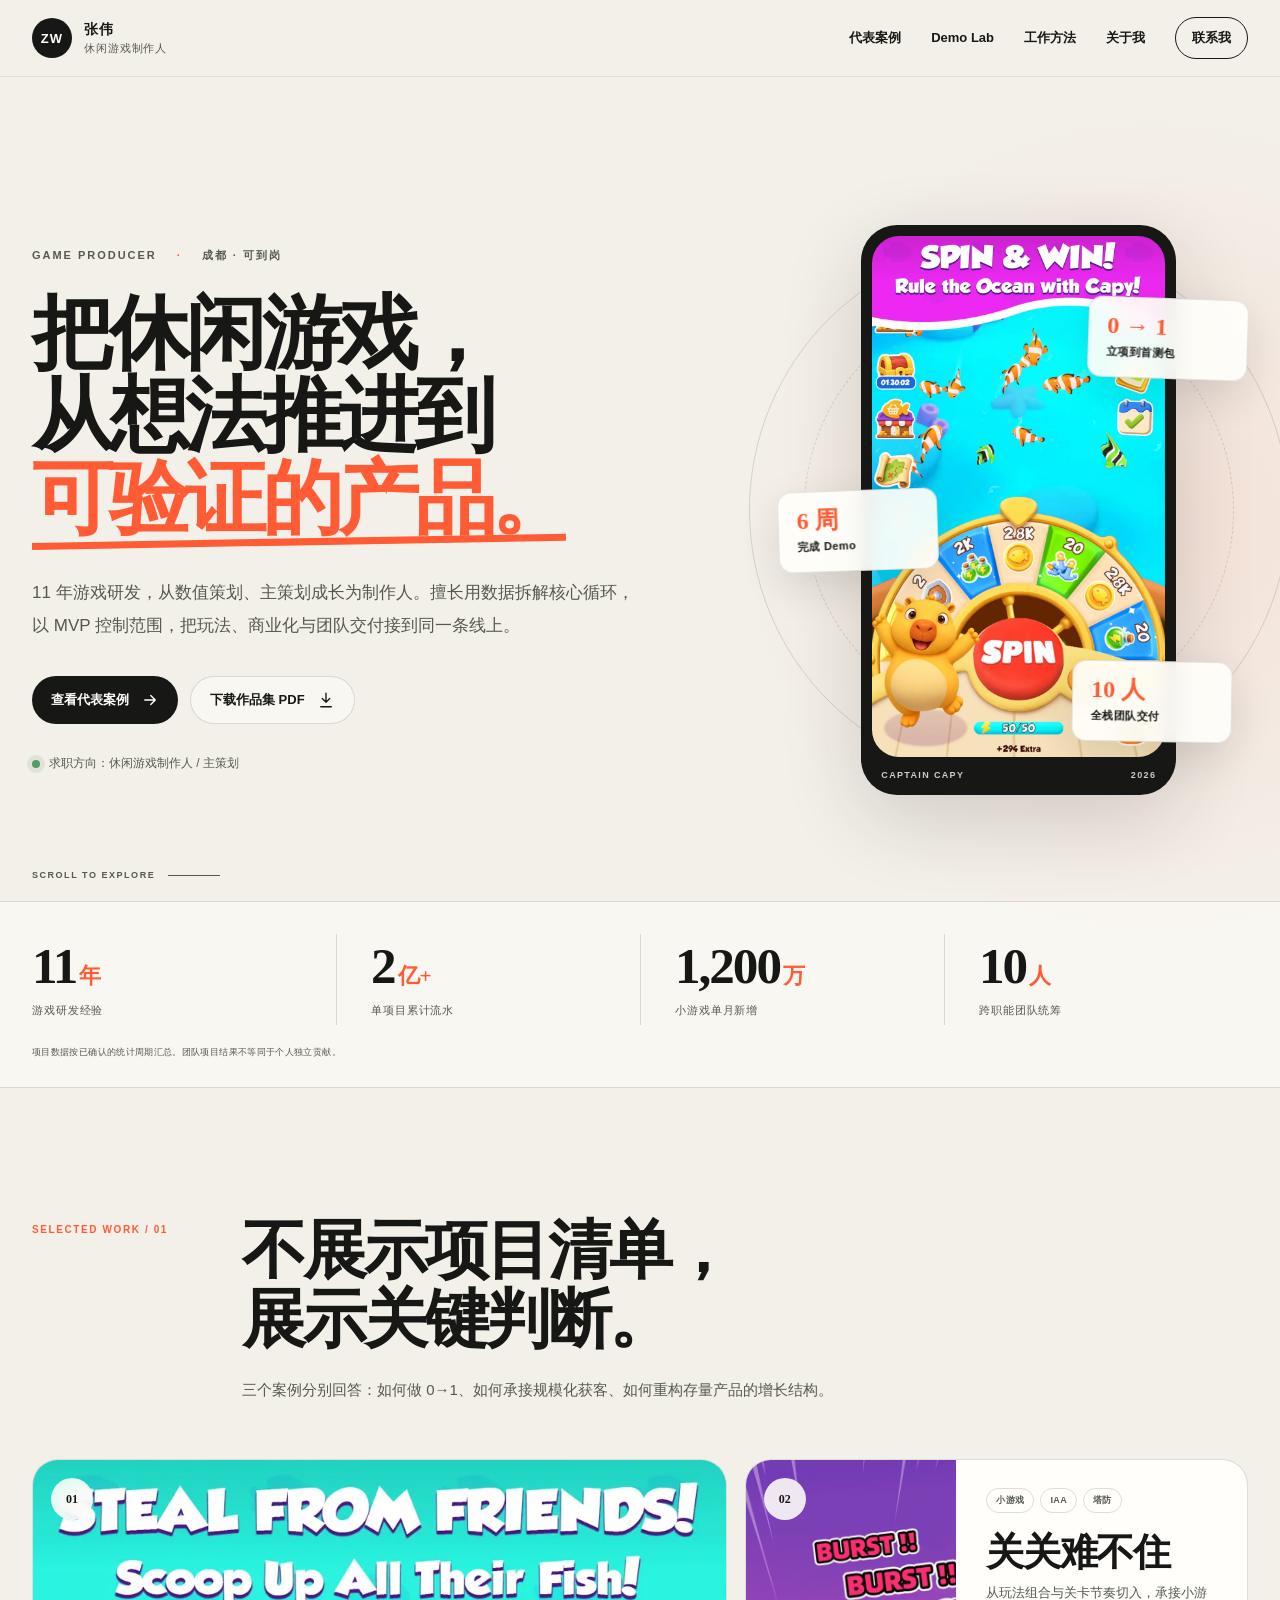
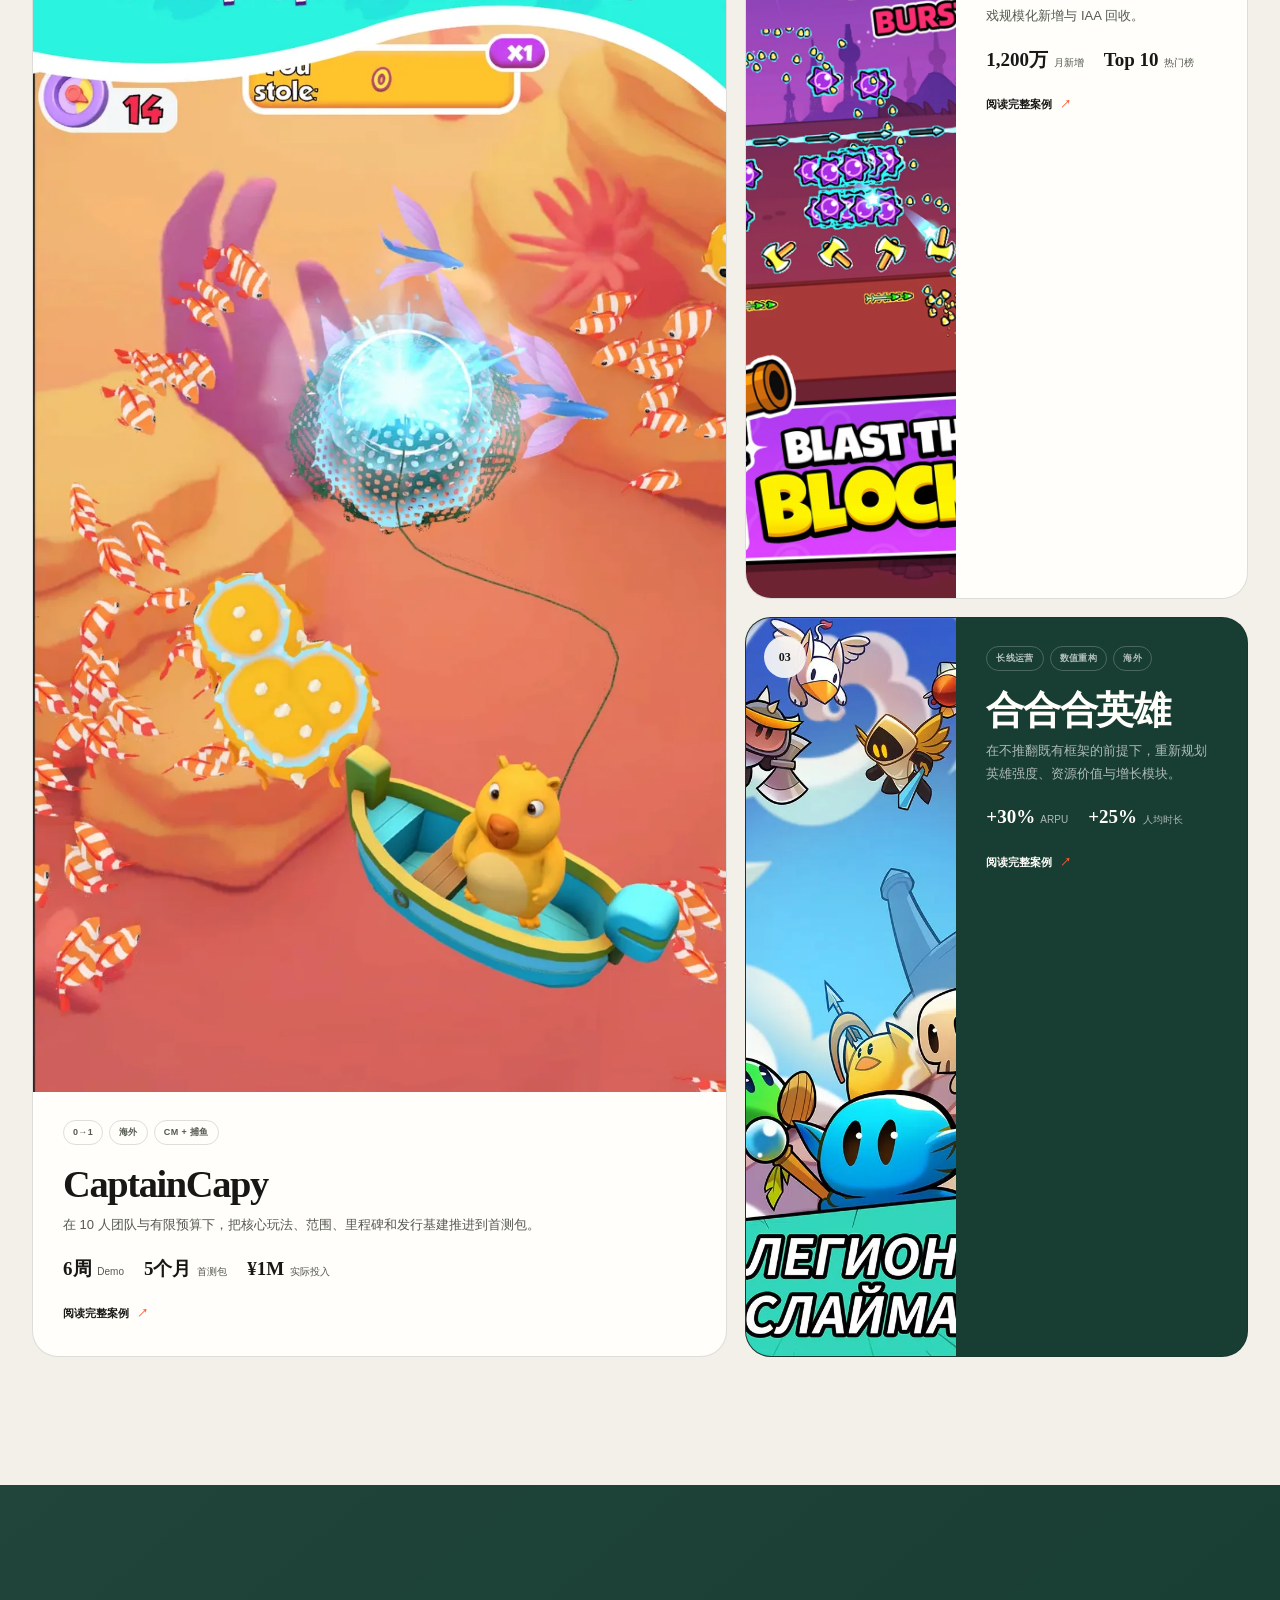
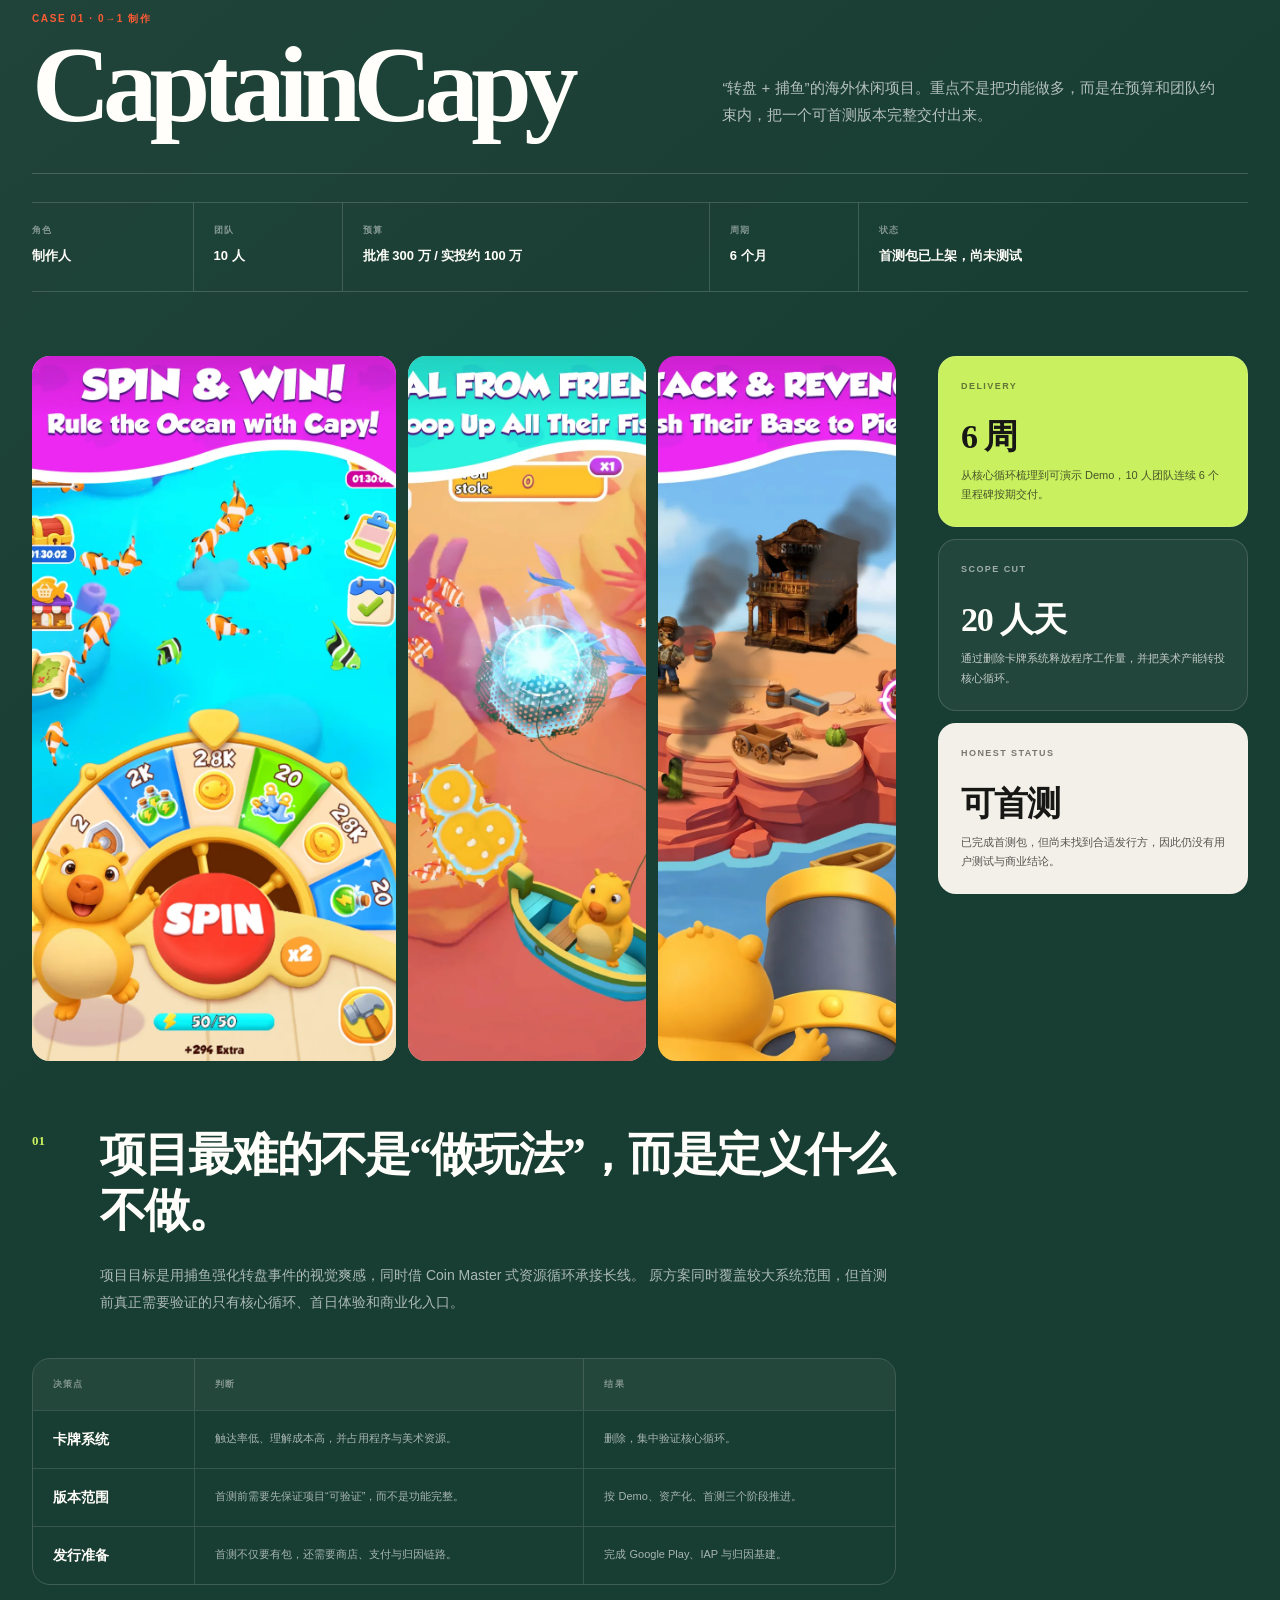
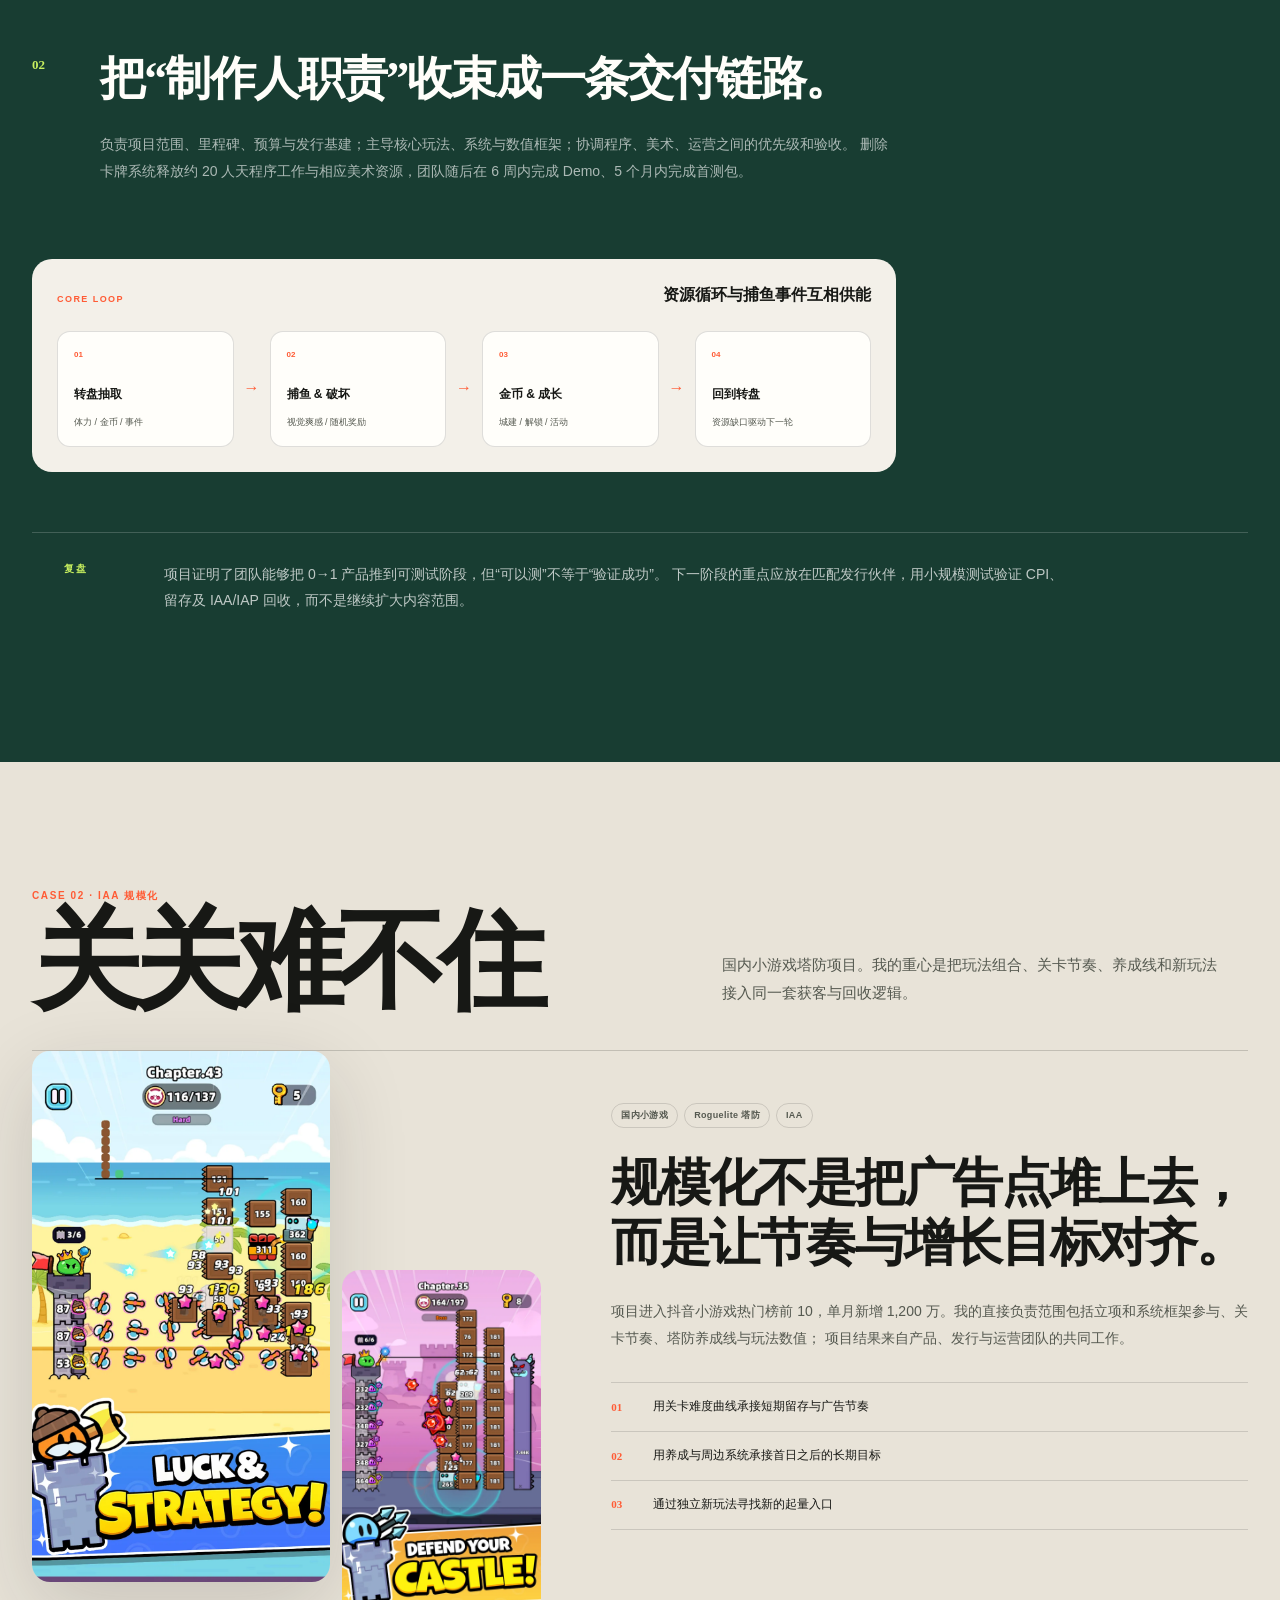
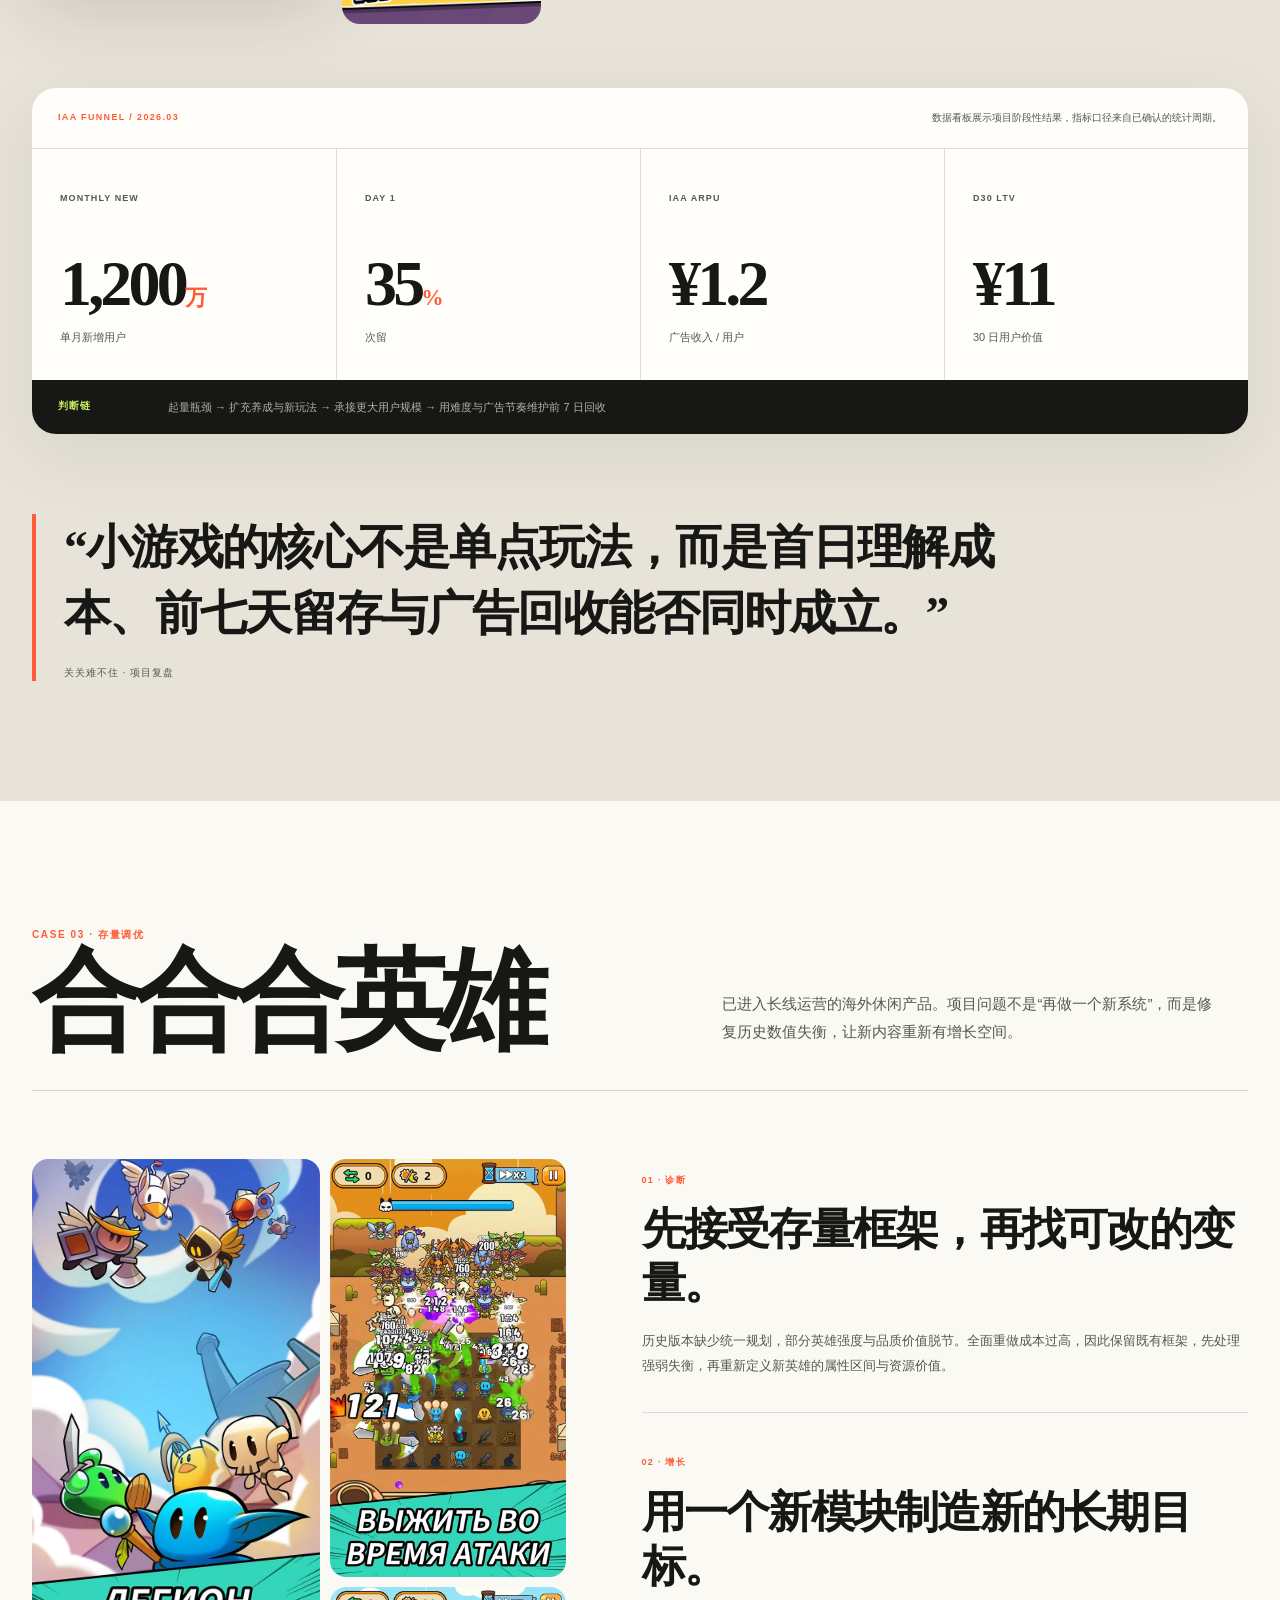
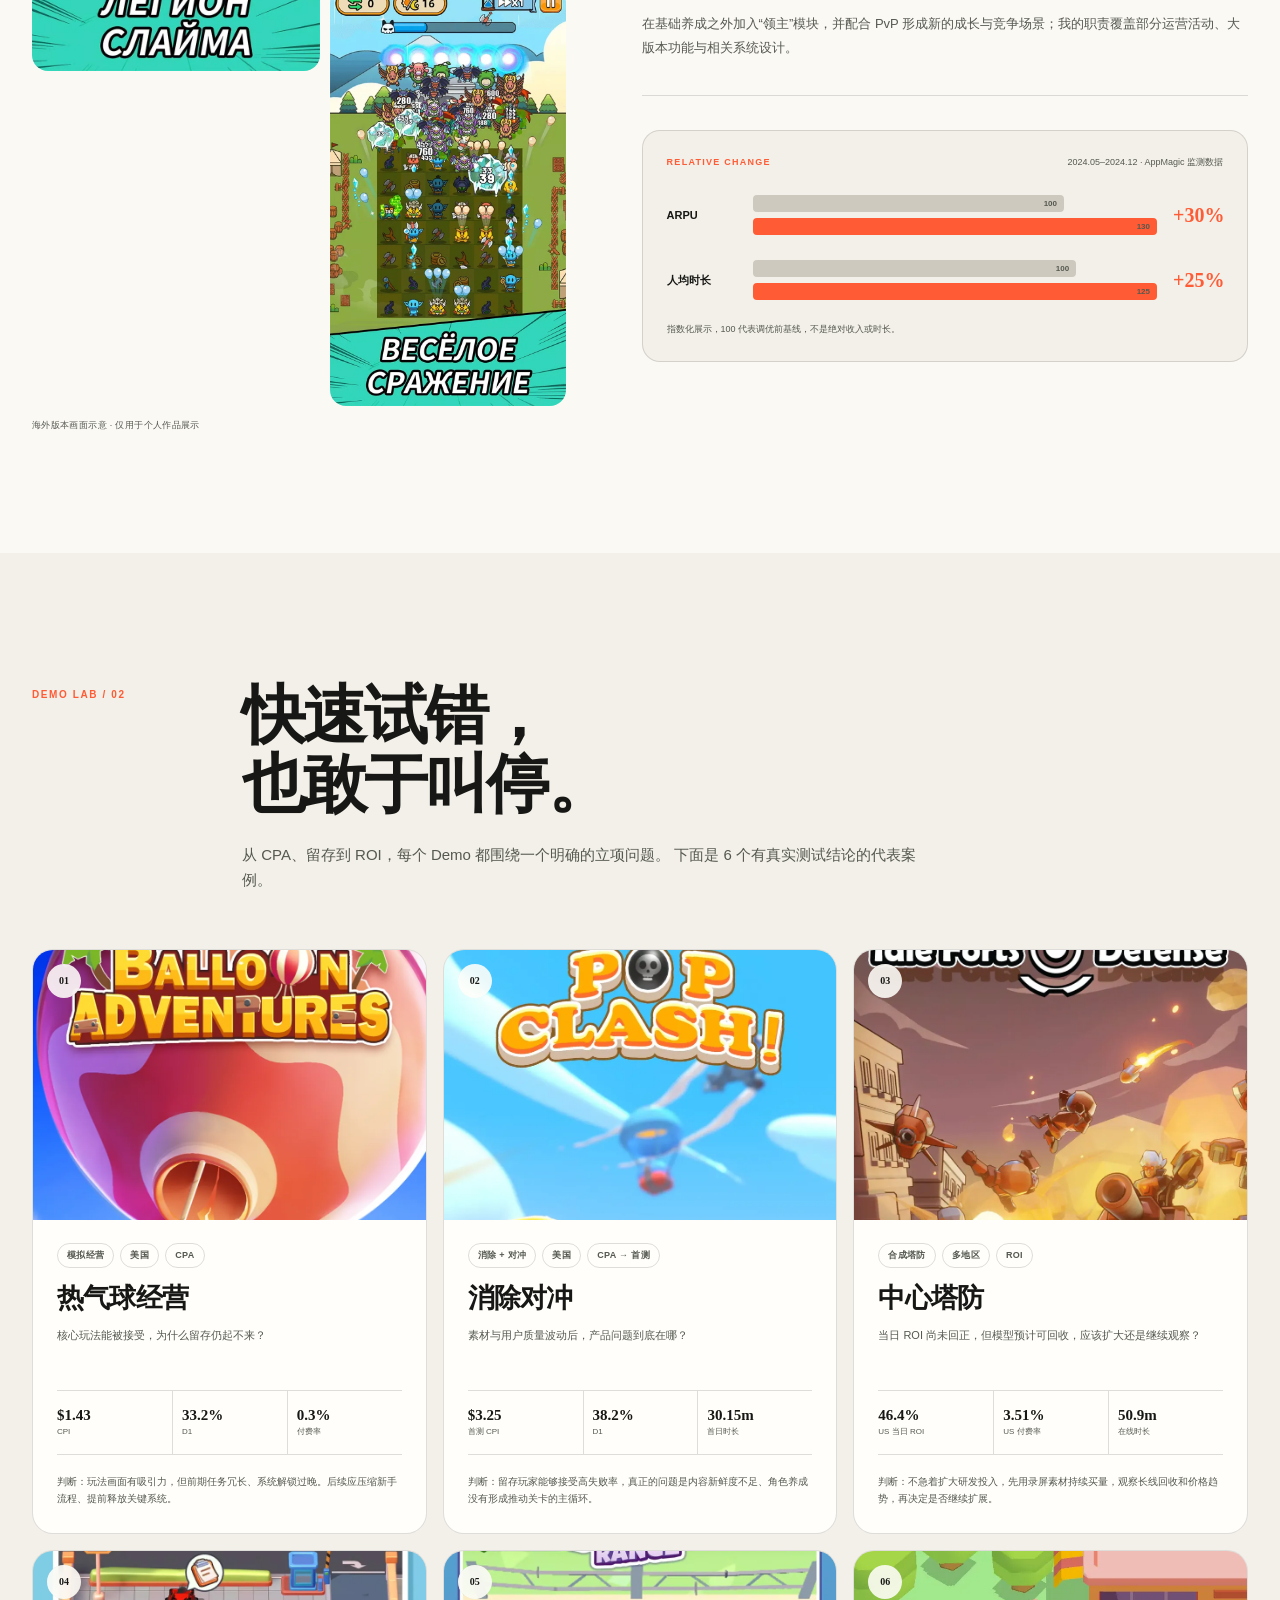
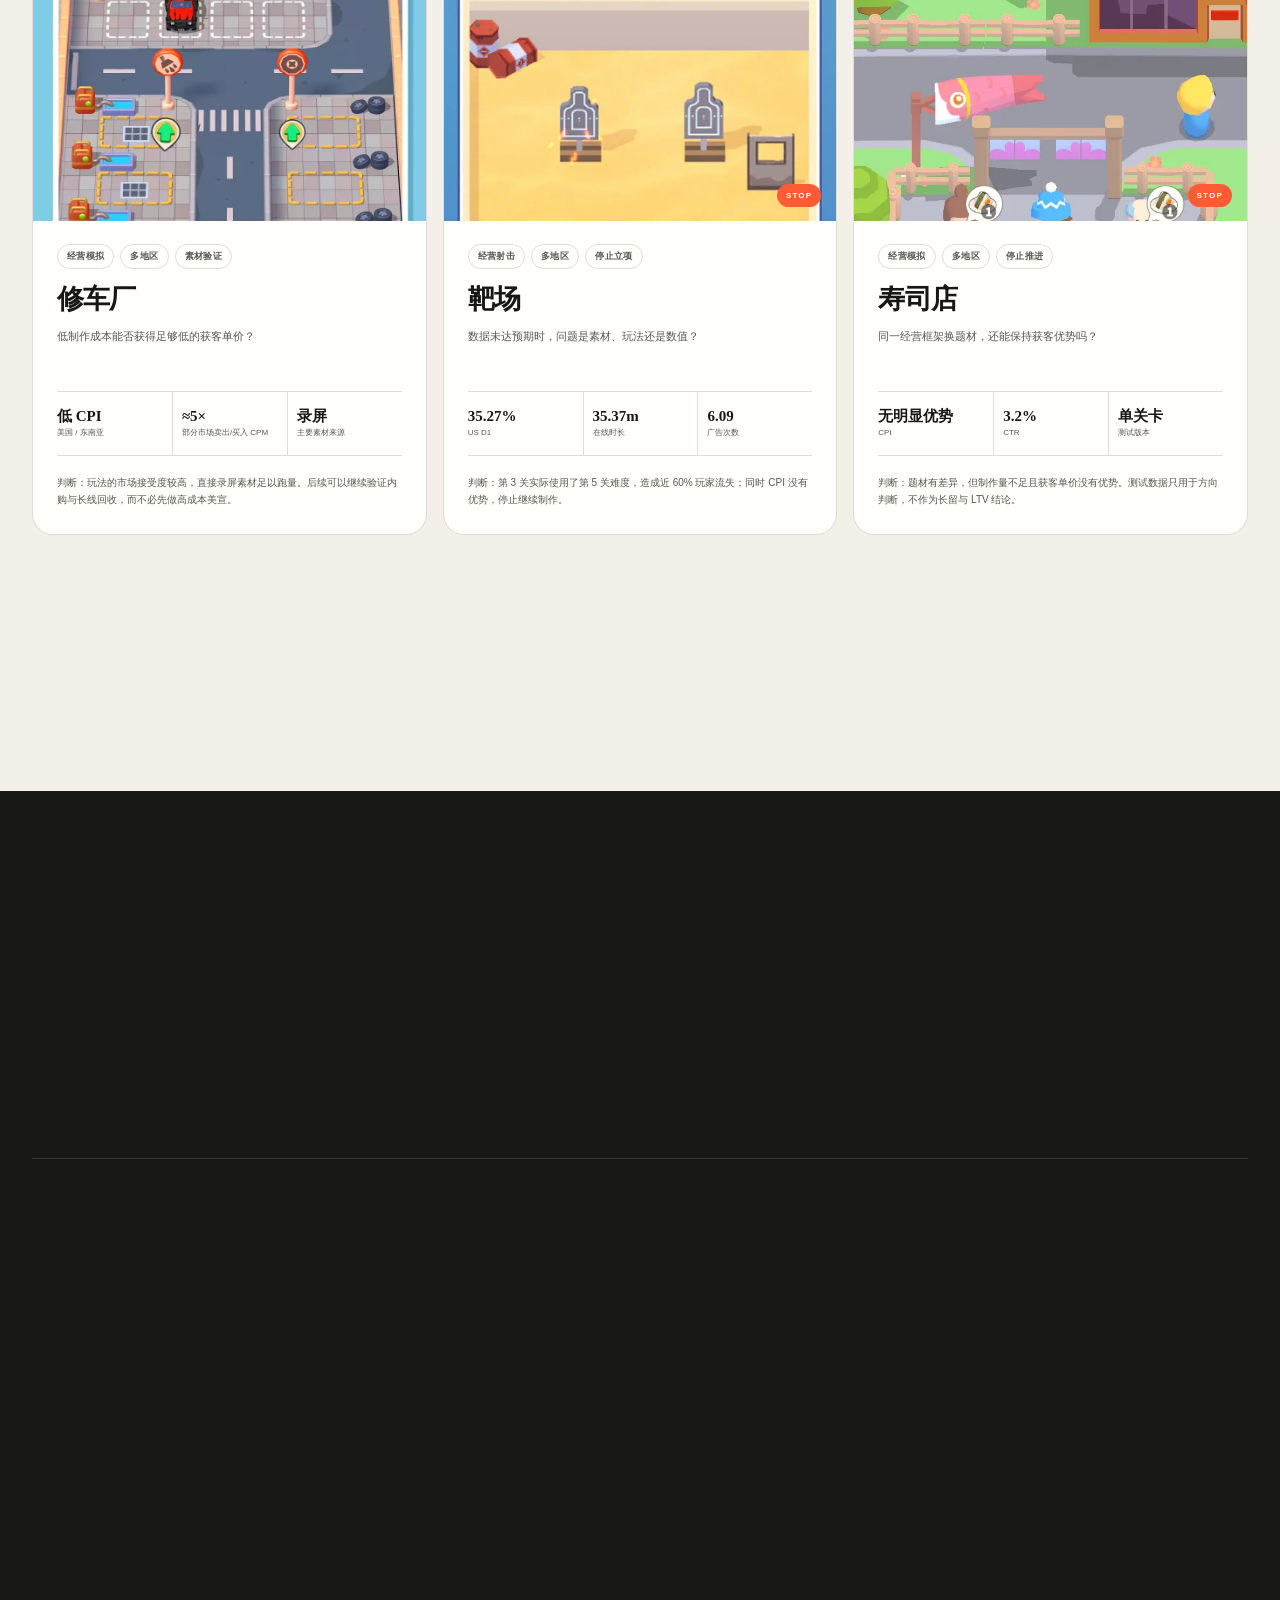
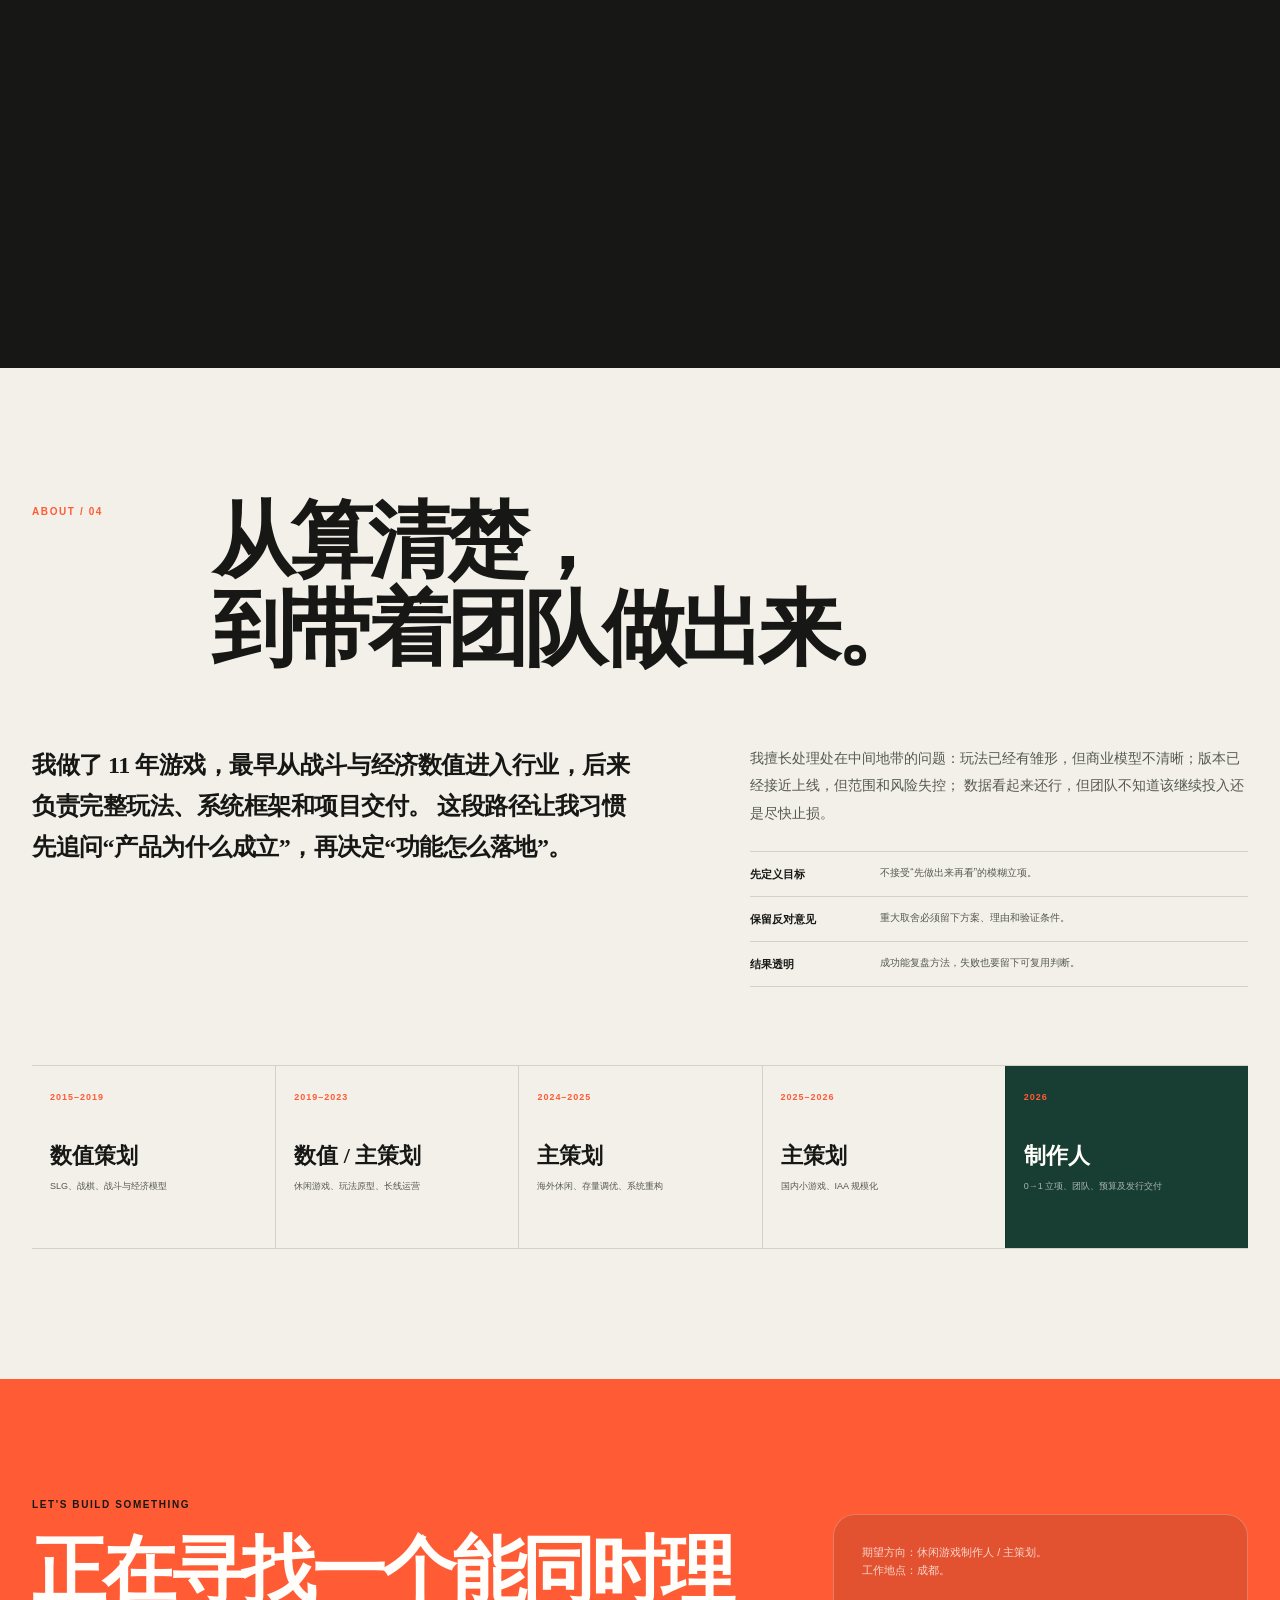
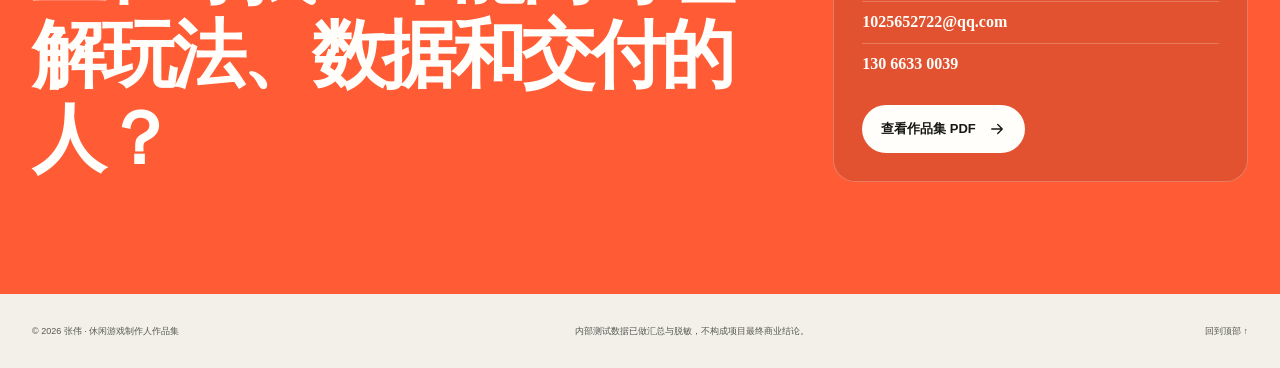
==== index.html @ 15c63cdf "Build game producer portfolio" ====
<!doctype html>
<html lang="zh-CN">
  <head>
    <meta charset="UTF-8" />
    <meta name="viewport" content="width=device-width, initial-scale=1.0" />
    <meta
      name="description"
      content="张伟的个人作品集：11年游戏研发经验，以数值与商业化判断驱动休闲游戏从立项到交付。"
    />
    <title>张伟｜休闲游戏制作人</title>
    <link rel="stylesheet" href="styles.css" />
  </head>
  <body>
    <a class="skip-link" href="#main">跳到正文</a>

    <header class="site-header" id="top">
      <div class="nav-shell">
        <a class="brand" href="#top" aria-label="返回首页">
          <span class="brand-mark">ZW</span>
          <span class="brand-copy">
            <strong>张伟</strong>
            <small>休闲游戏制作人</small>
          </span>
        </a>

        <button
          class="menu-button"
          type="button"
          aria-label="打开导航"
          aria-expanded="false"
          aria-controls="site-nav"
        >
          <span></span><span></span>
        </button>

        <nav class="site-nav" id="site-nav" aria-label="主导航">
          <a href="#work">代表案例</a>
          <a href="#demo-lab">Demo Lab</a>
          <a href="#method">工作方法</a>
          <a href="#about">关于我</a>
          <a class="nav-contact" href="#contact">联系我</a>
        </nav>
      </div>
    </header>

    <main id="main">
      <section class="hero section-shell" aria-labelledby="hero-title">
        <div class="hero-copy" data-reveal>
          <p class="eyebrow">
            <span>GAME PRODUCER</span>
            <span>成都 · 可到岗</span>
          </p>
          <h1 id="hero-title">
            把休闲游戏，<br />
            从想法推进到<br />
            <em>可验证的产品。</em>
          </h1>
          <p class="hero-lead">
            11 年游戏研发，从数值策划、主策划成长为制作人。擅长用数据拆解核心循环，以 MVP
            控制范围，把玩法、商业化与团队交付接到同一条线上。
          </p>
          <div class="hero-actions">
            <a class="button button-primary" href="#work">
              查看代表案例
              <svg viewBox="0 0 24 24" aria-hidden="true">
                <path d="M5 12h14M13 6l6 6-6 6" />
              </svg>
            </a>
            <a
              class="button button-secondary"
              href="张伟-休闲游戏制作人-作品集.pdf"
              target="_blank"
              rel="noreferrer"
            >
              下载作品集 PDF
              <svg viewBox="0 0 24 24" aria-hidden="true">
                <path d="M12 3v12M7 10l5 5 5-5M5 21h14" />
              </svg>
            </a>
          </div>
          <p class="availability">
            <span aria-hidden="true"></span>
            求职方向：休闲游戏制作人 / 主策划
          </p>
        </div>

        <div class="hero-visual" aria-label="CaptainCapy 项目画面">
          <div class="hero-orbit orbit-one"></div>
          <div class="hero-orbit orbit-two"></div>
          <figure class="hero-phone" data-reveal>
            <img
              src="assets/captain-01.webp"
              alt="CaptainCapy 核心玩法界面，转盘与捕鱼玩法结合"
            />
            <figcaption>
              <span>CAPTAIN CAPY</span>
              <span>2026</span>
            </figcaption>
          </figure>
          <div class="floating-note note-top">
            <span>0 → 1</span>
            <strong>立项到首测包</strong>
          </div>
          <div class="floating-note note-middle">
            <span>6 周</span>
            <strong>完成 Demo</strong>
          </div>
          <div class="floating-note note-bottom">
            <span>10 人</span>
            <strong>全栈团队交付</strong>
          </div>
        </div>

        <div class="scroll-hint" aria-hidden="true">
          <span>SCROLL TO EXPLORE</span>
          <i></i>
        </div>
      </section>

      <section class="proof-strip" aria-label="职业亮点">
        <div class="section-shell proof-grid">
          <article>
            <strong>11<span>年</span></strong>
            <p>游戏研发经验</p>
          </article>
          <article>
            <strong>2<span>亿+</span></strong>
            <p>单项目累计流水</p>
          </article>
          <article>
            <strong>1,200<span>万</span></strong>
            <p>小游戏单月新增</p>
          </article>
          <article>
            <strong>10<span>人</span></strong>
            <p>跨职能团队统筹</p>
          </article>
        </div>
        <p class="proof-note section-shell">
          项目数据按已确认的统计周期汇总。团队项目结果不等同于个人独立贡献。
        </p>
      </section>

      <section class="work-section section-shell" id="work" aria-labelledby="work-title">
        <div class="section-heading" data-reveal>
          <p class="section-kicker">SELECTED WORK / 01</p>
          <div>
            <h2 id="work-title">不展示项目清单，<br />展示关键判断。</h2>
            <p>
              三个案例分别回答：如何做 0→1、如何承接规模化获客、如何重构存量产品的增长结构。
            </p>
          </div>
        </div>

        <div class="project-grid">
          <a class="project-card project-featured" href="#captain" data-reveal>
            <div class="project-image">
              <img src="assets/captain-02.webp" alt="CaptainCapy 捕鱼玩法画面" />
              <span class="project-index">01</span>
            </div>
            <div class="project-copy">
              <div class="tag-row">
                <span>0→1</span><span>海外</span><span>CM + 捕鱼</span>
              </div>
              <h3>CaptainCapy</h3>
              <p>
                在 10 人团队与有限预算下，把核心玩法、范围、里程碑和发行基建推进到首测包。
              </p>
              <div class="project-metrics">
                <span><b>6周</b> Demo</span>
                <span><b>5个月</b> 首测包</span>
                <span><b>¥1M</b> 实际投入</span>
              </div>
              <span class="text-link">阅读完整案例 <i>↗</i></span>
            </div>
          </a>

          <a class="project-card project-compact" href="#guanguan" data-reveal>
            <div class="project-image">
              <img src="assets/guanguan-01.webp" alt="关关难不住塔防玩法画面" />
              <span class="project-index">02</span>
            </div>
            <div class="project-copy">
              <div class="tag-row"><span>小游戏</span><span>IAA</span><span>塔防</span></div>
              <h3>关关难不住</h3>
              <p>从玩法组合与关卡节奏切入，承接小游戏规模化新增与 IAA 回收。</p>
              <div class="project-metrics">
                <span><b>1,200万</b> 月新增</span>
                <span><b>Top 10</b> 热门榜</span>
              </div>
              <span class="text-link">阅读完整案例 <i>↗</i></span>
            </div>
          </a>

          <a class="project-card project-compact project-dark" href="#merge" data-reveal>
            <div class="project-image">
              <img src="assets/merge-01.webp" alt="Slime Legion 海外版本主视觉" />
              <span class="project-index">03</span>
            </div>
            <div class="project-copy">
              <div class="tag-row"><span>长线运营</span><span>数值重构</span><span>海外</span></div>
              <h3>合合合英雄</h3>
              <p>在不推翻既有框架的前提下，重新规划英雄强度、资源价值与增长模块。</p>
              <div class="project-metrics">
                <span><b>+30%</b> ARPU</span>
                <span><b>+25%</b> 人均时长</span>
              </div>
              <span class="text-link">阅读完整案例 <i>↗</i></span>
            </div>
          </a>
        </div>
      </section>

      <section class="case-study case-captain" id="captain" aria-labelledby="captain-title">
        <div class="section-shell">
          <div class="case-heading" data-reveal>
            <div>
              <p class="section-kicker">CASE 01 · 0→1 制作</p>
              <h2 id="captain-title">CaptainCapy</h2>
            </div>
            <p class="case-deck">
              “转盘 + 捕鱼”的海外休闲项目。重点不是把功能做多，而是在预算和团队约束内，把一个可首测版本完整交付出来。
            </p>
          </div>

          <div class="case-facts" data-reveal>
            <div><span>角色</span><strong>制作人</strong></div>
            <div><span>团队</span><strong>10 人</strong></div>
            <div><span>预算</span><strong>批准 300 万 / 实投约 100 万</strong></div>
            <div><span>周期</span><strong>6 个月</strong></div>
            <div><span>状态</span><strong>首测包已上架，尚未测试</strong></div>
          </div>

          <div class="case-layout">
            <div class="case-main">
              <div class="screenshot-rail captain-rail" data-reveal>
                <figure>
                  <img src="assets/captain-01.webp" alt="CaptainCapy 转盘与捕鱼主界面" />
                  <figcaption>核心循环 · 转盘驱动资源与特殊事件</figcaption>
                </figure>
                <figure>
                  <img src="assets/captain-02.webp" alt="CaptainCapy 捕鱼事件画面" />
                  <figcaption>捕鱼事件 · 用视觉反馈承接随机奖励</figcaption>
                </figure>
                <figure>
                  <img src="assets/captain-03.webp" alt="CaptainCapy 游戏内成长界面" />
                  <figcaption>成长反馈 · 资源、活动与长期目标</figcaption>
                </figure>
              </div>

              <article class="story-block" data-reveal>
                <div class="story-number">01</div>
                <div>
                  <h3>项目最难的不是“做玩法”，而是定义什么不做。</h3>
                  <p>
                    项目目标是用捕鱼强化转盘事件的视觉爽感，同时借 Coin Master 式资源循环承接长线。
                    原方案同时覆盖较大系统范围，但首测前真正需要验证的只有核心循环、首日体验和商业化入口。
                  </p>
                </div>
              </article>

              <div class="decision-table" data-reveal>
                <div class="decision-row decision-head">
                  <span>决策点</span><span>判断</span><span>结果</span>
                </div>
                <div class="decision-row">
                  <strong>卡牌系统</strong>
                  <p>触达率低、理解成本高，并占用程序与美术资源。</p>
                  <p>删除，集中验证核心循环。</p>
                </div>
                <div class="decision-row">
                  <strong>版本范围</strong>
                  <p>首测前需要先保证项目“可验证”，而不是功能完整。</p>
                  <p>按 Demo、资产化、首测三个阶段推进。</p>
                </div>
                <div class="decision-row">
                  <strong>发行准备</strong>
                  <p>首测不仅要有包，还需要商店、支付与归因链路。</p>
                  <p>完成 Google Play、IAP 与归因基建。</p>
                </div>
              </div>

              <article class="story-block" data-reveal>
                <div class="story-number">02</div>
                <div>
                  <h3>把“制作人职责”收束成一条交付链路。</h3>
                  <p>
                    负责项目范围、里程碑、预算与发行基建；主导核心玩法、系统与数值框架；协调程序、美术、运营之间的优先级和验收。
                    删除卡牌系统释放约 20 人天程序工作与相应美术资源，团队随后在 6 周内完成 Demo、5 个月内完成首测包。
                  </p>
                </div>
              </article>

              <div class="core-loop" data-reveal aria-label="CaptainCapy 核心循环示意">
                <div class="loop-title">
                  <span>CORE LOOP</span>
                  <strong>资源循环与捕鱼事件互相供能</strong>
                </div>
                <div class="loop-track">
                  <div class="loop-node">
                    <small>01</small><strong>转盘抽取</strong><span>体力 / 金币 / 事件</span>
                  </div>
                  <i class="loop-arrow">→</i>
                  <div class="loop-node">
                    <small>02</small><strong>捕鱼 & 破坏</strong><span>视觉爽感 / 随机奖励</span>
                  </div>
                  <i class="loop-arrow">→</i>
                  <div class="loop-node">
                    <small>03</small><strong>金币 & 成长</strong><span>城建 / 解锁 / 活动</span>
                  </div>
                  <i class="loop-arrow">→</i>
                  <div class="loop-node">
                    <small>04</small><strong>回到转盘</strong><span>资源缺口驱动下一轮</span>
                  </div>
                </div>
              </div>
            </div>

            <aside class="case-aside">
              <div class="aside-card accent-card" data-reveal>
                <span class="aside-label">DELIVERY</span>
                <strong>6 周</strong>
                <p>从核心循环梳理到可演示 Demo，10 人团队连续 6 个里程碑按期交付。</p>
              </div>
              <div class="aside-card" data-reveal>
                <span class="aside-label">SCOPE CUT</span>
                <strong>20 人天</strong>
                <p>通过删除卡牌系统释放程序工作量，并把美术产能转投核心循环。</p>
              </div>
              <div class="aside-card aside-dark" data-reveal>
                <span class="aside-label">HONEST STATUS</span>
                <strong>可首测</strong>
                <p>已完成首测包，但尚未找到合适发行方，因此仍没有用户测试与商业结论。</p>
              </div>
            </aside>
          </div>

          <div class="reflection" data-reveal>
            <span>复盘</span>
            <p>
              项目证明了团队能够把 0→1 产品推到可测试阶段，但“可以测”不等于“验证成功”。
              下一阶段的重点应放在匹配发行伙伴，用小规模测试验证 CPI、留存及 IAA/IAP 回收，而不是继续扩大内容范围。
            </p>
          </div>
        </div>
      </section>

      <section class="case-study case-guanguan" id="guanguan" aria-labelledby="guanguan-title">
        <div class="section-shell">
          <div class="case-heading" data-reveal>
            <div>
              <p class="section-kicker">CASE 02 · IAA 规模化</p>
              <h2 id="guanguan-title">关关难不住</h2>
            </div>
            <p class="case-deck">
              国内小游戏塔防项目。我的重心是把玩法组合、关卡节奏、养成线和新玩法接入同一套获客与回收逻辑。
            </p>
          </div>

          <div class="guanguan-stage">
            <div class="guanguan-gallery" data-reveal>
              <img class="gallery-main" src="assets/guanguan-02.webp" alt="关关难不住游戏战斗画面" />
              <img src="assets/guanguan-03.webp" alt="关关难不住关卡与成长画面" />
            </div>
            <div class="guanguan-story" data-reveal>
              <div class="tag-row"><span>国内小游戏</span><span>Roguelite 塔防</span><span>IAA</span></div>
              <h3>规模化不是把广告点堆上去，而是让节奏与增长目标对齐。</h3>
              <p>
                项目进入抖音小游戏热门榜前 10，单月新增 1,200 万。我的直接负责范围包括立项和系统框架参与、关卡节奏、塔防养成线与玩法数值；
                项目结果来自产品、发行与运营团队的共同工作。
              </p>
              <div class="mini-principles">
                <div><b>01</b><span>用关卡难度曲线承接短期留存与广告节奏</span></div>
                <div><b>02</b><span>用养成与周边系统承接首日之后的长期目标</span></div>
                <div><b>03</b><span>通过独立新玩法寻找新的起量入口</span></div>
              </div>
            </div>
          </div>

          <div class="funnel-panel" data-reveal>
            <div class="funnel-head">
              <span>IAA FUNNEL / 2026.03</span>
              <p>数据看板展示项目阶段性结果，指标口径来自已确认的统计周期。</p>
            </div>
            <div class="funnel-grid">
              <article>
                <small>MONTHLY NEW</small>
                <strong>1,200<span>万</span></strong>
                <p>单月新增用户</p>
              </article>
              <article>
                <small>DAY 1</small>
                <strong>35<span>%</span></strong>
                <p>次留</p>
              </article>
              <article>
                <small>IAA ARPU</small>
                <strong>¥1.2</strong>
                <p>广告收入 / 用户</p>
              </article>
              <article>
                <small>D30 LTV</small>
                <strong>¥11</strong>
                <p>30 日用户价值</p>
              </article>
            </div>
            <div class="funnel-note">
              <span>判断链</span>
              <p>起量瓶颈 → 扩充养成与新玩法 → 承接更大用户规模 → 用难度与广告节奏维护前 7 日回收</p>
            </div>
          </div>

          <div class="case-quote" data-reveal>
            <p>
              “小游戏的核心不是单点玩法，而是首日理解成本、前七天留存与广告回收能否同时成立。”
            </p>
            <span>关关难不住 · 项目复盘</span>
          </div>
        </div>
      </section>

      <section class="case-study case-merge" id="merge" aria-labelledby="merge-title">
        <div class="section-shell">
          <div class="case-heading" data-reveal>
            <div>
              <p class="section-kicker">CASE 03 · 存量调优</p>
              <h2 id="merge-title">合合合英雄</h2>
            </div>
            <p class="case-deck">
              已进入长线运营的海外休闲产品。项目问题不是“再做一个新系统”，而是修复历史数值失衡，让新内容重新有增长空间。
            </p>
          </div>

          <div class="merge-layout">
            <div class="merge-visual" data-reveal>
              <div class="merge-images">
                <img src="assets/merge-01.webp" alt="Slime Legion 海外版本角色主视觉" />
                <img src="assets/merge-02.webp" alt="Slime Legion 养成与战斗界面" />
                <img src="assets/merge-03.webp" alt="Slime Legion 英雄与阵容界面" />
              </div>
              <p>海外版本画面示意 · 仅用于个人作品展示</p>
            </div>

            <div class="merge-content">
              <article class="merge-problem" data-reveal>
                <span>01 · 诊断</span>
                <h3>先接受存量框架，再找可改的变量。</h3>
                <p>
                  历史版本缺少统一规划，部分英雄强度与品质价值脱节。全面重做成本过高，因此保留既有框架，先处理强弱失衡，再重新定义新英雄的属性区间与资源价值。
                </p>
              </article>

              <article class="merge-problem" data-reveal>
                <span>02 · 增长</span>
                <h3>用一个新模块制造新的长期目标。</h3>
                <p>
                  在基础养成之外加入“领主”模块，并配合 PvP 形成新的成长与竞争场景；我的职责覆盖部分运营活动、大版本功能与相关系统设计。
                </p>
              </article>

              <div class="change-chart" data-reveal>
                <div class="chart-head">
                  <span>RELATIVE CHANGE</span>
                  <p>2024.05–2024.12 · AppMagic 监测数据</p>
                </div>
                <div class="chart-row">
                  <span>ARPU</span>
                  <div class="chart-bars">
                    <i class="bar-base" style="--bar: 77%"><b>100</b></i>
                    <i class="bar-up" style="--bar: 100%"><b>130</b></i>
                  </div>
                  <strong>+30%</strong>
                </div>
                <div class="chart-row">
                  <span>人均时长</span>
                  <div class="chart-bars">
                    <i class="bar-base" style="--bar: 80%"><b>100</b></i>
                    <i class="bar-up" style="--bar: 100%"><b>125</b></i>
                  </div>
                  <strong>+25%</strong>
                </div>
                <small>指数化展示，100 代表调优前基线，不是绝对收入或时长。</small>
              </div>
            </div>
          </div>
        </div>
      </section>

      <section class="demo-section section-shell" id="demo-lab" aria-labelledby="demo-title">
        <div class="section-heading" data-reveal>
          <p class="section-kicker">DEMO LAB / 02</p>
          <div>
            <h2 id="demo-title">快速试错，<br />也敢于叫停。</h2>
            <p>
              从 CPA、留存到 ROI，每个 Demo 都围绕一个明确的立项问题。
              下面是 6 个有真实测试结论的代表案例。
            </p>
          </div>
        </div>

        <div class="demo-grid">
          <article class="demo-card" data-reveal>
            <div class="demo-media">
              <img src="assets/balloon.webp" alt="热气球经营游戏画面" />
              <span>01</span>
            </div>
            <div class="demo-body">
              <div class="tag-row"><span>模拟经营</span><span>美国</span><span>CPA</span></div>
              <h3>热气球经营</h3>
              <p class="demo-question">核心玩法能被接受，为什么留存仍起不来？</p>
              <div class="demo-stats">
                <span><b>$1.43</b>CPI</span>
                <span><b>33.2%</b>D1</span>
                <span><b>0.3%</b>付费率</span>
              </div>
              <p class="demo-result">
                判断：玩法画面有吸引力，但前期任务冗长、系统解锁过晚。后续应压缩新手流程、提前释放关键系统。
              </p>
            </div>
          </article>

          <article class="demo-card" data-reveal>
            <div class="demo-media">
              <img src="assets/popclash.webp" alt="消除对冲 Pop Clash 游戏画面" />
              <span>02</span>
            </div>
            <div class="demo-body">
              <div class="tag-row"><span>消除 + 对冲</span><span>美国</span><span>CPA → 首测</span></div>
              <h3>消除对冲</h3>
              <p class="demo-question">素材与用户质量波动后，产品问题到底在哪？</p>
              <div class="demo-stats">
                <span><b>$3.25</b>首测 CPI</span>
                <span><b>38.2%</b>D1</span>
                <span><b>30.15m</b>首日时长</span>
              </div>
              <p class="demo-result">
                判断：留存玩家能够接受高失败率，真正的问题是内容新鲜度不足、角色养成没有形成推动关卡的主循环。
              </p>
            </div>
          </article>

          <article class="demo-card" data-reveal>
            <div class="demo-media">
              <img src="assets/forts.webp" alt="Idle Forts Defense 游戏画面" />
              <span>03</span>
            </div>
            <div class="demo-body">
              <div class="tag-row"><span>合成塔防</span><span>多地区</span><span>ROI</span></div>
              <h3>中心塔防</h3>
              <p class="demo-question">当日 ROI 尚未回正，但模型预计可回收，应该扩大还是继续观察？</p>
              <div class="demo-stats">
                <span><b>46.4%</b>US 当日 ROI</span>
                <span><b>3.51%</b>US 付费率</span>
                <span><b>50.9m</b>在线时长</span>
              </div>
              <p class="demo-result">
                判断：不急着扩大研发投入，先用录屏素材持续买量，观察长线回收和价格趋势，再决定是否继续扩展。
              </p>
            </div>
          </article>

          <article class="demo-card" data-reveal>
            <div class="demo-media">
              <img src="assets/autoshop.webp" alt="Idle Auto Shop 游戏画面" />
              <span>04</span>
            </div>
            <div class="demo-body">
              <div class="tag-row"><span>经营模拟</span><span>多地区</span><span>素材验证</span></div>
              <h3>修车厂</h3>
              <p class="demo-question">低制作成本能否获得足够低的获客单价？</p>
              <div class="demo-stats">
                <span><b>低 CPI</b>美国 / 东南亚</span>
                <span><b>≈5×</b>部分市场卖出/买入 CPM</span>
                <span><b>录屏</b>主要素材来源</span>
              </div>
              <p class="demo-result">
                判断：玩法的市场接受度较高，直接录屏素材足以跑量。后续可以继续验证内购与长线回收，而不必先做高成本美宣。
              </p>
            </div>
          </article>

          <article class="demo-card demo-negative" data-reveal>
            <div class="demo-media">
              <img src="assets/shooting.webp" alt="Idle Shooting Range 游戏画面" />
              <span>05</span>
            </div>
            <div class="demo-body">
              <div class="tag-row"><span>经营射击</span><span>多地区</span><span>停止立项</span></div>
              <h3>靶场</h3>
              <p class="demo-question">数据未达预期时，问题是素材、玩法还是数值？</p>
              <div class="demo-stats">
                <span><b>35.27%</b>US D1</span>
                <span><b>35.37m</b>在线时长</span>
                <span><b>6.09</b>广告次数</span>
              </div>
              <p class="demo-result">
                判断：第 3 关实际使用了第 5 关难度，造成近 60% 玩家流失；同时 CPI 没有优势，停止继续制作。
              </p>
            </div>
          </article>

          <article class="demo-card demo-negative" data-reveal>
            <div class="demo-media">
              <img src="assets/sushi.webp" alt="Idle Sushi House 游戏画面" />
              <span>06</span>
            </div>
            <div class="demo-body">
              <div class="tag-row"><span>经营模拟</span><span>多地区</span><span>停止推进</span></div>
              <h3>寿司店</h3>
              <p class="demo-question">同一经营框架换题材，还能保持获客优势吗？</p>
              <div class="demo-stats">
                <span><b>无明显优势</b>CPI</span>
                <span><b>3.2%</b>CTR</span>
                <span><b>单关卡</b>测试版本</span>
              </div>
              <p class="demo-result">
                判断：题材有差异，但制作量不足且获客单价没有优势。测试数据只用于方向判断，不作为长留与 LTV 结论。
              </p>
            </div>
          </article>
        </div>

        <div class="demo-method" data-reveal>
          <span>我的 Demo 判断框架</span>
          <div>
            <p><b>先做素材</b>用视频回答“是否吸量”</p>
            <p><b>再做可玩原型</b>回答“玩家是否理解与继续”</p>
            <p><b>最后看模型</b>回答“留存与回收能否成立”</p>
          </div>
        </div>
      </section>

      <section class="method-section" id="method" aria-labelledby="method-title">
        <div class="section-shell">
          <div class="section-heading snake-light" data-reveal>
            <p class="section-kicker">HOW I WORK / 03</p>
            <div>
              <h2 id="method-title">用数字判断，<br />用交付验证。</h2>
              <p>
                我的方法不是把每个问题都做成复杂模型，而是先明确当前要买到的信息，再用最便宜的手段买到它。
              </p>
            </div>
          </div>

          <ol class="method-steps">
            <li data-reveal>
              <span>01</span>
              <div>
                <h3>拆市场与核心循环</h3>
                <p>从头部产品拆核心乐趣、资源流动、广告点和付费动力，判断玩法组合是否值得进入原型。</p>
              </div>
            </li>
            <li data-reveal>
              <span>02</span>
              <div>
                <h3>先买信息，再买产能</h3>
                <p>素材测试 → 可玩 Demo → CPA / 留存 → ROI。每一阶段都明确“什么情况下继续，什么情况下停”。</p>
              </div>
            </li>
            <li data-reveal>
              <span>03</span>
              <div>
                <h3>让商业目标进入玩法</h3>
                <p>把难度、资源缺口、养成节奏和广告点位一起设计，避免上线后再用运营手段补产品结构。</p>
              </div>
            </li>
            <li data-reveal>
              <span>04</span>
              <div>
                <h3>把交付变成可追踪系统</h3>
                <p>里程碑、依赖、风险和范围变更都有明确负责人。AI 用于文档、配置和资源候选，不替代最终判断。</p>
              </div>
            </li>
          </ol>

          <div class="ai-pipeline" data-reveal>
            <div>
              <span>AI-ASSISTED PRODUCTION</span>
              <h3>把重复工作交给工具，把判断留给团队。</h3>
            </div>
            <div class="pipeline-track">
              <span>需求 / 脑图</span><i>→</i>
              <span>文档与配置</span><i>→</i>
              <span>素材候选</span><i>→</i>
              <span>人工验收</span><i>→</i>
              <span>进入版本</span>
            </div>
          </div>
        </div>
      </section>

      <section class="about-section section-shell" id="about" aria-labelledby="about-title">
        <div class="about-intro" data-reveal>
          <p class="section-kicker">ABOUT / 04</p>
          <h2 id="about-title">从算清楚，<br />到带着团队做出来。</h2>
        </div>
        <div class="about-story" data-reveal>
          <p class="about-lead">
            我做了 11 年游戏，最早从战斗与经济数值进入行业，后来负责完整玩法、系统框架和项目交付。
            这段路径让我习惯先追问“产品为什么成立”，再决定“功能怎么落地”。
          </p>
          <p>
            我擅长处理处在中间地带的问题：玩法已经有雏形，但商业模型不清晰；版本已经接近上线，但范围和风险失控；
            数据看起来还行，但团队不知道该继续投入还是尽快止损。
          </p>
          <div class="about-principles">
            <div><b>先定义目标</b><span>不接受“先做出来再看”的模糊立项。</span></div>
            <div><b>保留反对意见</b><span>重大取舍必须留下方案、理由和验证条件。</span></div>
            <div><b>结果透明</b><span>成功能复盘方法，失败也要留下可复用判断。</span></div>
          </div>
        </div>

        <div class="career-track" data-reveal>
          <article>
            <span>2015–2019</span>
            <strong>数值策划</strong>
            <p>SLG、战棋、战斗与经济模型</p>
          </article>
          <article>
            <span>2019–2023</span>
            <strong>数值 / 主策划</strong>
            <p>休闲游戏、玩法原型、长线运营</p>
          </article>
          <article>
            <span>2024–2025</span>
            <strong>主策划</strong>
            <p>海外休闲、存量调优、系统重构</p>
          </article>
          <article>
            <span>2025–2026</span>
            <strong>主策划</strong>
            <p>国内小游戏、IAA 规模化</p>
          </article>
          <article class="career-now">
            <span>2026</span>
            <strong>制作人</strong>
            <p>0→1 立项、团队、预算及发行交付</p>
          </article>
        </div>
      </section>

      <section class="contact-section" id="contact" aria-labelledby="contact-title">
        <div class="section-shell contact-layout">
          <div data-reveal>
            <p class="section-kicker">LET'S BUILD SOMETHING</p>
            <h2 id="contact-title">正在寻找一个能同时理解玩法、数据和交付的人？</h2>
          </div>
          <div class="contact-panel" data-reveal>
            <p>
              期望方向：休闲游戏制作人 / 主策划。<br />
              工作地点：成都。
            </p>
            <a class="contact-email" href="mailto:1025652722@qq.com">1025652722@qq.com</a>
            <a class="contact-phone" href="tel:13066330039">130 6633 0039</a>
            <a
              class="button button-light"
              href="张伟-休闲游戏制作人-作品集.pdf"
              target="_blank"
              rel="noreferrer"
            >
              查看作品集 PDF
              <svg viewBox="0 0 24 24" aria-hidden="true">
                <path d="M5 12h14M13 6l6 6-6 6" />
              </svg>
            </a>
          </div>
        </div>
      </section>
    </main>

    <footer class="site-footer">
      <div class="section-shell footer-grid">
        <p>© 2026 张伟 · 休闲游戏制作人作品集</p>
        <p>内部测试数据已做汇总与脱敏，不构成项目最终商业结论。</p>
        <a href="#top">回到顶部 ↑</a>
      </div>
    </footer>

    <script src="app.js"></script>
  </body>
</html>
---- styles.css ----
:root {
  --paper: #f3f0e9;
  --paper-deep: #e9e4db;
  --ink: #171815;
  --ink-soft: #555950;
  --line: rgba(23, 24, 21, 0.14);
  --orange: #ff5b35;
  --orange-soft: #ffd8cd;
  --green: #183d32;
  --green-light: #cce3d5;
  --lime: #c8f05f;
  --white: #fffefa;
  --shadow: 0 24px 80px rgba(31, 34, 28, 0.16);
  --radius: 22px;
  --shell: min(1240px, calc(100vw - 64px));
  --serif: "Songti SC", "STSong", "Noto Serif SC", Georgia, serif;
  --sans: "Microsoft YaHei", "PingFang SC", "Noto Sans SC", Arial, sans-serif;
}

* {
  box-sizing: border-box;
}

html {
  scroll-behavior: smooth;
  overflow-x: clip;
}

body {
  margin: 0;
  overflow-x: clip;
  color: var(--ink);
  background:
    radial-gradient(circle at 90% 4%, rgba(255, 91, 53, 0.1), transparent 26rem),
    var(--paper);
  font-family: var(--sans);
  line-height: 1.65;
  -webkit-font-smoothing: antialiased;
}

body.menu-open {
  overflow: hidden;
}

img {
  display: block;
  width: 100%;
}

a {
  color: inherit;
  text-decoration: none;
}

button {
  color: inherit;
  font: inherit;
}

::selection {
  color: var(--white);
  background: var(--orange);
}

.skip-link {
  position: fixed;
  top: 8px;
  left: 8px;
  z-index: 1000;
  padding: 10px 14px;
  color: var(--white);
  background: var(--ink);
  transform: translateY(-150%);
}

.skip-link:focus {
  transform: translateY(0);
}

.section-shell {
  width: var(--shell);
  margin-inline: auto;
}

.site-header {
  position: sticky;
  top: 0;
  z-index: 100;
  border-bottom: 1px solid rgba(23, 24, 21, 0.09);
  background: rgba(243, 240, 233, 0.86);
  backdrop-filter: blur(16px);
  transition: background 180ms ease, box-shadow 180ms ease;
}

.site-header.is-scrolled {
  background: rgba(243, 240, 233, 0.96);
  box-shadow: 0 12px 34px rgba(27, 31, 25, 0.06);
}

.nav-shell {
  width: var(--shell);
  min-height: 76px;
  margin-inline: auto;
  display: flex;
  align-items: center;
  justify-content: space-between;
  gap: 32px;
}

.brand {
  display: flex;
  align-items: center;
  gap: 12px;
}

.brand-mark {
  width: 40px;
  height: 40px;
  display: grid;
  place-items: center;
  border-radius: 50%;
  color: var(--white);
  background: var(--ink);
  font: 700 13px/1 var(--sans);
  letter-spacing: 0.08em;
}

.brand-copy {
  display: grid;
  line-height: 1.1;
}

.brand-copy strong {
  font-size: 14px;
  letter-spacing: 0.08em;
}

.brand-copy small {
  margin-top: 5px;
  color: var(--ink-soft);
  font-size: 11px;
  letter-spacing: 0.08em;
}

.site-nav {
  display: flex;
  align-items: center;
  gap: 30px;
  font-size: 13px;
  font-weight: 600;
}

.site-nav a {
  position: relative;
}

.site-nav a:not(.nav-contact)::after {
  content: "";
  position: absolute;
  right: 0;
  bottom: -8px;
  left: 0;
  height: 1px;
  background: currentColor;
  transform: scaleX(0);
  transition: transform 180ms ease;
}

.site-nav a:hover::after,
.site-nav a:focus-visible::after {
  transform: scaleX(1);
}

.nav-contact {
  padding: 9px 16px;
  border: 1px solid var(--ink);
  border-radius: 999px;
  transition: color 180ms ease, background 180ms ease;
}

.nav-contact:hover,
.nav-contact:focus-visible {
  color: var(--white);
  background: var(--ink);
}

.menu-button {
  display: none;
  width: 42px;
  height: 42px;
  padding: 0;
  border: 0;
  border-radius: 50%;
  background: transparent;
  cursor: pointer;
}

.menu-button span {
  display: block;
  width: 22px;
  height: 1px;
  margin: 6px auto;
  background: var(--ink);
  transition: transform 180ms ease;
}

.hero {
  min-height: calc(100vh - 76px);
  padding-block: 86px 44px;
  display: grid;
  grid-template-columns: minmax(0, 1.08fr) minmax(420px, 0.72fr);
  align-items: center;
  gap: 70px;
  position: relative;
}

.eyebrow {
  display: flex;
  gap: 20px;
  margin: 0 0 28px;
  color: var(--ink-soft);
  font-size: 11px;
  font-weight: 700;
  letter-spacing: 0.18em;
}

.eyebrow span + span::before {
  content: "·";
  margin-right: 20px;
  color: var(--orange);
}

.hero h1 {
  max-width: 760px;
  margin: 0;
  font-family: var(--serif);
  font-size: clamp(54px, 6.35vw, 92px);
  font-weight: 800;
  line-height: 1.02;
  letter-spacing: -0.055em;
}

.hero h1 em {
  position: relative;
  color: var(--orange);
  font-style: normal;
  white-space: nowrap;
}

.hero h1 em::after {
  content: "";
  position: absolute;
  right: 0.02em;
  bottom: -0.06em;
  left: 0;
  height: 0.08em;
  background: var(--orange);
  transform: rotate(-1deg);
  transform-origin: left;
}

.hero-lead {
  max-width: 610px;
  margin: 36px 0 0;
  color: var(--ink-soft);
  font-size: 17px;
  line-height: 1.9;
}

.hero-actions {
  display: flex;
  gap: 12px;
  margin-top: 34px;
}

.button {
  min-height: 48px;
  padding: 0 19px;
  display: inline-flex;
  align-items: center;
  justify-content: center;
  gap: 12px;
  border-radius: 999px;
  font-size: 13px;
  font-weight: 700;
  transition: transform 180ms ease, background 180ms ease, color 180ms ease;
}

.button svg {
  width: 18px;
  fill: none;
  stroke: currentColor;
  stroke-width: 1.8;
  stroke-linecap: round;
  stroke-linejoin: round;
  transition: transform 180ms ease;
}

.button:hover,
.button:focus-visible {
  transform: translateY(-2px);
}

.button:hover svg,
.button:focus-visible svg {
  transform: translateX(3px);
}

.button-primary {
  color: var(--white);
  background: var(--ink);
}

.button-secondary {
  border: 1px solid var(--line);
  background: rgba(255, 254, 250, 0.45);
}

.availability {
  margin: 30px 0 0;
  display: flex;
  align-items: center;
  gap: 9px;
  color: var(--ink-soft);
  font-size: 12px;
}

.availability span {
  width: 8px;
  height: 8px;
  border-radius: 50%;
  background: #4e9e65;
  box-shadow: 0 0 0 5px rgba(78, 158, 101, 0.13);
}

.hero-visual {
  min-height: 660px;
  position: relative;
  display: grid;
  place-items: center;
}

.hero-orbit {
  position: absolute;
  border-radius: 50%;
  border: 1px solid rgba(23, 24, 21, 0.14);
}

.orbit-one {
  width: 540px;
  height: 540px;
}

.orbit-two {
  width: 430px;
  height: 430px;
  border-style: dashed;
  transform: rotate(13deg);
}

.hero-phone {
  position: relative;
  z-index: 2;
  width: 315px;
  margin: 0;
  padding: 11px 11px 13px;
  border-radius: 36px;
  background: var(--ink);
  box-shadow: var(--shadow);
  transform: rotate(3.5deg);
}

.hero-phone img {
  aspect-ratio: 9 / 16;
  object-fit: cover;
  border-radius: 27px;
}

.hero-phone figcaption {
  padding: 11px 9px 0;
  display: flex;
  justify-content: space-between;
  color: rgba(255, 255, 255, 0.78);
  font-size: 9px;
  font-weight: 700;
  letter-spacing: 0.15em;
}

.floating-note {
  position: absolute;
  z-index: 3;
  min-width: 160px;
  padding: 15px 18px;
  border: 1px solid rgba(23, 24, 21, 0.11);
  border-radius: 14px;
  background: rgba(255, 254, 250, 0.92);
  box-shadow: 0 14px 40px rgba(25, 28, 23, 0.12);
  backdrop-filter: blur(9px);
}

.floating-note span,
.floating-note strong {
  display: block;
}

.floating-note span {
  color: var(--orange);
  font: 800 24px/1.1 var(--serif);
}

.floating-note strong {
  margin-top: 4px;
  font-size: 11px;
  letter-spacing: 0.04em;
}

.note-top {
  top: 118px;
  right: 0;
  transform: rotate(2deg);
}

.note-middle {
  top: 310px;
  left: -12px;
  transform: rotate(-2deg);
}

.note-bottom {
  right: 16px;
  bottom: 98px;
  transform: rotate(1deg);
}

.scroll-hint {
  position: absolute;
  left: 0;
  bottom: 18px;
  display: flex;
  align-items: center;
  gap: 13px;
  color: var(--ink-soft);
  font-size: 9px;
  font-weight: 700;
  letter-spacing: 0.17em;
}

.scroll-hint i {
  width: 52px;
  height: 1px;
  background: var(--ink-soft);
}

.proof-strip {
  padding-block: 32px 18px;
  border-top: 1px solid var(--line);
  border-bottom: 1px solid var(--line);
  background: rgba(255, 254, 250, 0.44);
}

.proof-grid {
  display: grid;
  grid-template-columns: repeat(4, 1fr);
}

.proof-grid article {
  padding: 6px 34px;
  border-left: 1px solid var(--line);
}

.proof-grid article:first-child {
  padding-left: 0;
  border-left: 0;
}

.proof-grid strong {
  display: block;
  font: 800 clamp(36px, 4vw, 54px)/1 var(--serif);
  letter-spacing: -0.04em;
}

.proof-grid strong span {
  margin-left: 3px;
  color: var(--orange);
  font-size: 0.42em;
  letter-spacing: 0;
}

.proof-grid p {
  margin: 10px 0 0;
  color: var(--ink-soft);
  font-size: 11px;
  letter-spacing: 0.08em;
}

.proof-note {
  margin-top: 20px;
  color: var(--ink-soft);
  font-size: 9px;
  letter-spacing: 0.04em;
}

.work-section,
.demo-section {
  padding-block: 128px;
}

.section-heading {
  margin-bottom: 56px;
  display: grid;
  grid-template-columns: 180px minmax(0, 1fr);
  gap: 30px;
}

.section-kicker {
  margin: 6px 0 0;
  color: var(--orange);
  font-size: 10px;
  font-weight: 800;
  letter-spacing: 0.16em;
}

.section-heading h2 {
  max-width: 860px;
  margin: 0;
  font: 800 clamp(42px, 5vw, 68px)/1.08 var(--serif);
  letter-spacing: -0.045em;
}

.section-heading > div > p {
  max-width: 680px;
  margin: 24px 0 0;
  color: var(--ink-soft);
  font-size: 15px;
}

.project-grid {
  display: grid;
  grid-template-columns: 1.16fr 0.84fr;
  gap: 18px;
}

.project-card {
  min-height: 560px;
  display: grid;
  overflow: hidden;
  border: 1px solid var(--line);
  border-radius: 26px;
  background: var(--white);
  transition: transform 240ms ease, box-shadow 240ms ease;
}

.project-card:hover,
.project-card:focus-visible {
  transform: translateY(-5px);
  box-shadow: 0 22px 60px rgba(27, 31, 25, 0.12);
}

.project-featured {
  grid-row: span 2;
  grid-template-rows: minmax(290px, 1fr) auto;
}

.project-compact {
  grid-template-columns: 42% 58%;
  min-height: 271px;
}

.project-image {
  position: relative;
  min-height: 100%;
  overflow: hidden;
  background: #d9d3c8;
}

.project-image img {
  height: 100%;
  object-fit: cover;
  transition: transform 600ms cubic-bezier(0.22, 1, 0.36, 1);
}

.project-card:hover .project-image img,
.project-card:focus-visible .project-image img {
  transform: scale(1.035);
}

.project-featured .project-image img {
  object-position: center 38%;
}

.project-index {
  position: absolute;
  top: 18px;
  left: 18px;
  width: 42px;
  height: 42px;
  display: grid;
  place-items: center;
  border-radius: 50%;
  color: var(--ink);
  background: rgba(255, 254, 250, 0.88);
  font: 800 12px/1 var(--serif);
  backdrop-filter: blur(8px);
}

.project-copy {
  padding: 28px 30px 30px;
}

.tag-row {
  display: flex;
  flex-wrap: wrap;
  gap: 6px;
}

.tag-row span {
  padding: 4px 9px;
  border: 1px solid var(--line);
  border-radius: 999px;
  color: var(--ink-soft);
  font-size: 9px;
  font-weight: 700;
  letter-spacing: 0.04em;
}

.project-copy h3 {
  margin: 18px 0 9px;
  font: 800 clamp(28px, 3vw, 44px)/1.1 var(--serif);
  letter-spacing: -0.035em;
}

.project-copy p {
  margin: 0;
  color: var(--ink-soft);
  font-size: 13px;
  line-height: 1.75;
}

.project-metrics {
  margin-top: 22px;
  display: flex;
  flex-wrap: wrap;
  gap: 20px;
}

.project-metrics span {
  color: var(--ink-soft);
  font-size: 10px;
}

.project-metrics b {
  margin-right: 3px;
  color: var(--ink);
  font: 800 19px/1 var(--serif);
}

.text-link {
  margin-top: 24px;
  display: inline-flex;
  align-items: center;
  gap: 8px;
  font-size: 11px;
  font-weight: 800;
}

.text-link i {
  color: var(--orange);
  font-style: normal;
  transition: transform 180ms ease;
}

.project-card:hover .text-link i {
  transform: translate(3px, -3px);
}

.project-dark {
  color: var(--white);
  background: var(--green);
}

.project-dark .tag-row span {
  border-color: rgba(255, 255, 255, 0.22);
  color: rgba(255, 255, 255, 0.68);
}

.project-dark .project-copy p,
.project-dark .project-metrics span {
  color: rgba(255, 255, 255, 0.65);
}

.project-dark .project-metrics b,
.project-dark .text-link {
  color: var(--white);
}

.case-study {
  padding-block: 120px;
  overflow: hidden;
}

.case-captain {
  color: var(--white);
  background:
    linear-gradient(140deg, rgba(255, 255, 255, 0.04), transparent 36%),
    var(--green);
}

.case-guanguan {
  background: #e8e3d8;
}

.case-merge {
  background: #fbf9f4;
}

.case-heading {
  display: grid;
  grid-template-columns: minmax(350px, 0.85fr) minmax(340px, 0.72fr);
  justify-content: space-between;
  gap: 70px;
  align-items: end;
  padding-bottom: 38px;
  border-bottom: 1px solid rgba(23, 24, 21, 0.18);
}

.case-captain .case-heading {
  border-color: rgba(255, 255, 255, 0.18);
}

.case-heading h2 {
  margin: 8px 0 0;
  font: 800 clamp(64px, 8.5vw, 124px)/0.92 var(--serif);
  letter-spacing: -0.07em;
}

.case-deck {
  max-width: 500px;
  margin: 0 0 6px;
  color: var(--ink-soft);
  font-size: 15px;
  line-height: 1.85;
}

.case-captain .case-deck {
  color: rgba(255, 255, 255, 0.67);
}

.case-facts {
  display: grid;
  grid-template-columns: 0.7fr 0.65fr 1.6fr 0.65fr 1.7fr;
  margin: 28px 0 64px;
  border-top: 1px solid rgba(255, 255, 255, 0.16);
  border-bottom: 1px solid rgba(255, 255, 255, 0.16);
}

.case-facts > div {
  min-height: 88px;
  padding: 20px 20px 18px;
  border-left: 1px solid rgba(255, 255, 255, 0.16);
}

.case-facts > div:first-child {
  padding-left: 0;
  border-left: 0;
}

.case-facts span,
.case-facts strong {
  display: block;
}

.case-facts span {
  color: rgba(255, 255, 255, 0.45);
  font-size: 9px;
  font-weight: 700;
  letter-spacing: 0.12em;
}

.case-facts strong {
  margin-top: 8px;
  font-size: 13px;
  line-height: 1.5;
}

.case-layout {
  display: grid;
  grid-template-columns: minmax(0, 1fr) 310px;
  gap: 42px;
  align-items: start;
}

.case-aside {
  position: sticky;
  top: 104px;
  display: grid;
  gap: 12px;
}

.aside-card {
  padding: 22px;
  border: 1px solid rgba(255, 255, 255, 0.14);
  border-radius: 18px;
  background: rgba(255, 255, 255, 0.05);
}

.aside-card.accent-card {
  color: var(--ink);
  background: var(--lime);
}

.aside-card.aside-dark {
  color: var(--ink);
  background: var(--paper);
}

.aside-label {
  display: block;
  margin-bottom: 26px;
  color: currentColor;
  opacity: 0.56;
  font-size: 9px;
  font-weight: 800;
  letter-spacing: 0.16em;
}

.aside-card strong {
  display: block;
  font: 800 34px/1 var(--serif);
  letter-spacing: -0.035em;
}

.aside-card p {
  margin: 12px 0 0;
  color: currentColor;
  opacity: 0.72;
  font-size: 11px;
  line-height: 1.75;
}

.screenshot-rail {
  display: grid;
  grid-template-columns: 1.3fr 0.85fr 0.85fr;
  gap: 12px;
  align-items: stretch;
}

.screenshot-rail figure {
  min-width: 0;
  margin: 0;
  overflow: hidden;
  border-radius: 18px;
  background: #d5d0c8;
}

.screenshot-rail img {
  height: 100%;
  min-height: 390px;
  object-fit: cover;
}

.screenshot-rail figure:nth-child(1) img {
  object-position: center 60%;
}

.screenshot-rail figure:nth-child(2) img {
  object-position: center 36%;
}

.screenshot-rail figcaption {
  min-height: 58px;
  padding: 13px 15px;
  color: var(--ink-soft);
  background: var(--paper);
  font-size: 9px;
  line-height: 1.5;
}

.story-block {
  display: grid;
  grid-template-columns: 48px 1fr;
  gap: 20px;
  padding-block: 66px 42px;
}

.story-number {
  padding-top: 7px;
  color: var(--lime);
  font: 800 13px/1 var(--serif);
}

.story-block h3 {
  max-width: 800px;
  margin: 0;
  font: 800 clamp(30px, 3.6vw, 52px)/1.2 var(--serif);
  letter-spacing: -0.04em;
}

.story-block p {
  max-width: 790px;
  margin: 24px 0 0;
  color: rgba(255, 255, 255, 0.64);
  font-size: 14px;
  line-height: 1.95;
}

.decision-table {
  overflow: hidden;
  border: 1px solid rgba(255, 255, 255, 0.17);
  border-radius: 18px;
}

.decision-row {
  display: grid;
  grid-template-columns: 0.62fr 1.5fr 1.2fr;
  border-top: 1px solid rgba(255, 255, 255, 0.13);
}

.decision-row:first-child {
  border-top: 0;
}

.decision-row > * {
  padding: 18px 20px;
  border-left: 1px solid rgba(255, 255, 255, 0.13);
}

.decision-row > :first-child {
  border-left: 0;
}

.decision-row strong {
  font: 700 14px/1.5 var(--sans);
}

.decision-row p {
  margin: 0;
  color: rgba(255, 255, 255, 0.62);
  font-size: 11px;
  line-height: 1.75;
}

.decision-head {
  color: rgba(255, 255, 255, 0.42);
  background: rgba(255, 255, 255, 0.05);
  font-size: 9px;
  font-weight: 800;
  letter-spacing: 0.12em;
}

.core-loop {
  margin-top: 32px;
  padding: 25px;
  border-radius: 20px;
  color: var(--ink);
  background: var(--paper);
}

.loop-title {
  display: flex;
  align-items: end;
  justify-content: space-between;
  gap: 20px;
}

.loop-title span {
  color: var(--orange);
  font-size: 9px;
  font-weight: 800;
  letter-spacing: 0.16em;
}

.loop-title strong {
  font: 700 16px/1.4 var(--serif);
}

.loop-track {
  margin-top: 24px;
  display: flex;
  align-items: center;
  gap: 10px;
}

.loop-node {
  flex: 1;
  min-width: 0;
  min-height: 116px;
  padding: 16px;
  display: flex;
  flex-direction: column;
  justify-content: space-between;
  border: 1px solid var(--line);
  border-radius: 13px;
  background: var(--white);
}

.loop-node small {
  color: var(--orange);
  font-size: 8px;
  font-weight: 800;
}

.loop-node strong {
  margin-top: 13px;
  font-size: 12px;
}

.loop-node span {
  color: var(--ink-soft);
  font-size: 9px;
  line-height: 1.5;
}

.loop-arrow {
  color: var(--orange);
  font-style: normal;
}

.reflection {
  margin-top: 60px;
  padding: 28px 32px;
  display: grid;
  grid-template-columns: 80px 1fr;
  gap: 20px;
  border-top: 1px solid rgba(255, 255, 255, 0.18);
}

.reflection span {
  color: var(--lime);
  font-size: 10px;
  font-weight: 800;
  letter-spacing: 0.16em;
}

.reflection p {
  max-width: 900px;
  margin: 0;
  color: rgba(255, 255, 255, 0.72);
  font-size: 14px;
  line-height: 1.9;
}

.guanguan-stage {
  display: grid;
  grid-template-columns: minmax(320px, 0.8fr) minmax(360px, 1fr);
  gap: 70px;
  align-items: center;
}

.guanguan-gallery {
  display: grid;
  grid-template-columns: 1.2fr 0.8fr;
  align-items: end;
  gap: 12px;
}

.guanguan-gallery img {
  border-radius: 18px;
  object-fit: cover;
}

.guanguan-gallery .gallery-main {
  aspect-ratio: 9 / 16;
  box-shadow: var(--shadow);
}

.guanguan-gallery img:last-child {
  aspect-ratio: 9 / 16;
  transform: translateY(42px);
}

.guanguan-story h3 {
  margin: 25px 0 0;
  font: 800 clamp(32px, 4vw, 56px)/1.18 var(--serif);
  letter-spacing: -0.045em;
}

.guanguan-story > p {
  margin: 24px 0 0;
  color: var(--ink-soft);
  font-size: 14px;
  line-height: 1.95;
}

.mini-principles {
  margin-top: 30px;
  display: grid;
  gap: 0;
  border-top: 1px solid var(--line);
}

.mini-principles div {
  padding: 14px 0;
  display: grid;
  grid-template-columns: 42px 1fr;
  align-items: center;
  border-bottom: 1px solid var(--line);
}

.mini-principles b {
  color: var(--orange);
  font: 800 11px/1 var(--serif);
}

.mini-principles span {
  font-size: 12px;
}

.funnel-panel {
  margin-top: 106px;
  overflow: hidden;
  border-radius: 24px;
  background: var(--white);
  box-shadow: 0 20px 70px rgba(29, 33, 27, 0.08);
}

.funnel-head {
  padding: 22px 26px;
  display: flex;
  justify-content: space-between;
  gap: 30px;
  border-bottom: 1px solid var(--line);
}

.funnel-head span {
  color: var(--orange);
  font-size: 9px;
  font-weight: 800;
  letter-spacing: 0.15em;
}

.funnel-head p {
  margin: 0;
  color: var(--ink-soft);
  font-size: 10px;
}

.funnel-grid {
  display: grid;
  grid-template-columns: repeat(4, 1fr);
}

.funnel-grid article {
  min-height: 230px;
  padding: 34px 28px;
  border-left: 1px solid var(--line);
}

.funnel-grid article:first-child {
  border-left: 0;
}

.funnel-grid small {
  color: var(--ink-soft);
  font-size: 9px;
  font-weight: 700;
  letter-spacing: 0.12em;
}

.funnel-grid strong {
  display: block;
  margin-top: 42px;
  font: 800 clamp(44px, 5vw, 72px)/1 var(--serif);
  letter-spacing: -0.06em;
}

.funnel-grid strong span {
  color: var(--orange);
  font-size: 0.35em;
  letter-spacing: 0;
}

.funnel-grid p {
  margin: 12px 0 0;
  color: var(--ink-soft);
  font-size: 11px;
}

.funnel-note {
  padding: 18px 26px;
  display: grid;
  grid-template-columns: 90px 1fr;
  gap: 20px;
  color: var(--white);
  background: var(--ink);
}

.funnel-note span {
  color: var(--lime);
  font-size: 10px;
  font-weight: 800;
  letter-spacing: 0.12em;
}

.funnel-note p {
  margin: 0;
  color: rgba(255, 255, 255, 0.66);
  font-size: 11px;
}

.case-quote {
  margin-top: 80px;
  padding-left: 28px;
  border-left: 4px solid var(--orange);
}

.case-quote p {
  max-width: 970px;
  margin: 0;
  font: 700 clamp(28px, 3.7vw, 50px)/1.4 var(--serif);
  letter-spacing: -0.035em;
}

.case-quote span {
  display: block;
  margin-top: 18px;
  color: var(--ink-soft);
  font-size: 10px;
  letter-spacing: 0.1em;
}

.merge-layout {
  margin-top: 68px;
  display: grid;
  grid-template-columns: minmax(360px, 0.88fr) minmax(400px, 1fr);
  gap: 76px;
  align-items: start;
}

.merge-images {
  display: grid;
  grid-template-columns: 1.1fr 0.9fr;
  gap: 10px;
}

.merge-images img {
  aspect-ratio: 9 / 16;
  object-fit: cover;
  border-radius: 16px;
}

.merge-images img:first-child {
  grid-row: span 2;
}

.merge-visual > p {
  margin: 12px 0 0;
  color: var(--ink-soft);
  font-size: 9px;
  letter-spacing: 0.04em;
}

.merge-content {
  display: grid;
  gap: 0;
}

.merge-problem {
  padding: 6px 0 34px;
  border-bottom: 1px solid var(--line);
}

.merge-problem + .merge-problem {
  padding-top: 34px;
}

.merge-problem > span {
  color: var(--orange);
  font-size: 9px;
  font-weight: 800;
  letter-spacing: 0.14em;
}

.merge-problem h3 {
  margin: 12px 0 0;
  font: 800 clamp(30px, 3.4vw, 48px)/1.24 var(--serif);
  letter-spacing: -0.04em;
}

.merge-problem p {
  margin: 18px 0 0;
  color: var(--ink-soft);
  font-size: 13px;
  line-height: 1.9;
}

.change-chart {
  margin-top: 34px;
  padding: 24px;
  border: 1px solid var(--line);
  border-radius: 18px;
  background: var(--paper);
}

.chart-head {
  display: flex;
  justify-content: space-between;
  gap: 20px;
}

.chart-head span {
  color: var(--orange);
  font-size: 9px;
  font-weight: 800;
  letter-spacing: 0.14em;
}

.chart-head p {
  margin: 0;
  color: var(--ink-soft);
  font-size: 9px;
}

.chart-row {
  margin-top: 25px;
  display: grid;
  grid-template-columns: 70px 1fr 50px;
  gap: 16px;
  align-items: center;
}

.chart-row > span {
  font-size: 11px;
  font-weight: 700;
}

.chart-row > strong {
  color: var(--orange);
  font: 800 20px/1 var(--serif);
  text-align: right;
}

.chart-bars {
  display: grid;
  gap: 6px;
}

.chart-bars i {
  width: var(--bar);
  min-width: 70px;
  height: 17px;
  display: flex;
  align-items: center;
  justify-content: flex-end;
  border-radius: 4px;
  font-style: normal;
}

.chart-bars i b {
  padding-right: 7px;
  color: var(--ink-soft);
  font-size: 8px;
}

.bar-base {
  background: #cec9bf;
}

.bar-up {
  background: var(--orange);
}

.bar-up b {
  color: var(--white);
}

.change-chart > small {
  display: block;
  margin-top: 22px;
  color: var(--ink-soft);
  font-size: 9px;
}

.demo-section {
  padding-bottom: 140px;
}

.demo-grid {
  display: grid;
  grid-template-columns: repeat(3, 1fr);
  gap: 16px;
}

.demo-card {
  overflow: hidden;
  border: 1px solid var(--line);
  border-radius: 21px;
  background: var(--white);
  transition: transform 220ms ease, box-shadow 220ms ease;
}

.demo-card:hover {
  transform: translateY(-4px);
  box-shadow: 0 18px 46px rgba(28, 31, 25, 0.1);
}

.demo-media {
  position: relative;
  height: 270px;
  overflow: hidden;
  background: #d9d4ca;
}

.demo-media img {
  height: 100%;
  object-fit: cover;
  object-position: center 16%;
  transition: transform 500ms ease;
}

.demo-card:hover .demo-media img {
  transform: scale(1.04);
}

.demo-media > span {
  position: absolute;
  top: 14px;
  left: 14px;
  width: 34px;
  height: 34px;
  display: grid;
  place-items: center;
  border-radius: 50%;
  background: rgba(255, 254, 250, 0.88);
  font: 800 10px/1 var(--serif);
  backdrop-filter: blur(8px);
}

.demo-body {
  padding: 23px 24px 25px;
}

.demo-body h3 {
  margin: 15px 0 0;
  font: 800 27px/1.15 var(--serif);
  letter-spacing: -0.03em;
}

.demo-question {
  min-height: 46px;
  margin: 12px 0 0;
  color: var(--ink-soft);
  font-size: 11px;
  line-height: 1.7;
}

.demo-stats {
  margin-top: 18px;
  display: grid;
  grid-template-columns: repeat(3, 1fr);
  border-top: 1px solid var(--line);
  border-bottom: 1px solid var(--line);
}

.demo-stats span {
  min-height: 63px;
  padding: 12px 9px;
  display: flex;
  flex-direction: column;
  justify-content: center;
  border-left: 1px solid var(--line);
  color: var(--ink-soft);
  font-size: 8px;
  line-height: 1.4;
}

.demo-stats span:first-child {
  padding-left: 0;
  border-left: 0;
}

.demo-stats b {
  margin-bottom: 3px;
  color: var(--ink);
  font: 800 15px/1.1 var(--serif);
}

.demo-result {
  margin: 18px 0 0;
  color: var(--ink-soft);
  font-size: 10px;
  line-height: 1.75;
}

.demo-negative .demo-media::after {
  content: "STOP";
  position: absolute;
  right: 15px;
  bottom: 14px;
  padding: 5px 9px;
  border-radius: 999px;
  color: var(--white);
  background: var(--orange);
  font-size: 8px;
  font-weight: 800;
  letter-spacing: 0.15em;
}

.demo-method {
  margin-top: 24px;
  padding: 24px 28px;
  display: grid;
  grid-template-columns: 200px 1fr;
  gap: 20px;
  border: 1px solid var(--line);
  border-radius: 18px;
  background: rgba(255, 254, 250, 0.46);
}

.demo-method > span {
  color: var(--orange);
  font-size: 10px;
  font-weight: 800;
  letter-spacing: 0.12em;
}

.demo-method > div {
  display: grid;
  grid-template-columns: repeat(3, 1fr);
  gap: 24px;
}

.demo-method p {
  margin: 0;
  color: var(--ink-soft);
  font-size: 10px;
}

.demo-method b {
  display: block;
  margin-bottom: 6px;
  color: var(--ink);
  font-size: 12px;
}

.method-section {
  padding-block: 124px;
  color: var(--white);
  background: var(--ink);
}

.snake-light h2 {
  color: var(--white);
}

.snake-light > div > p {
  color: rgba(255, 255, 255, 0.58);
}

.method-steps {
  margin: 0;
  padding: 0;
  display: grid;
  grid-template-columns: repeat(2, 1fr);
  border-top: 1px solid rgba(255, 255, 255, 0.13);
  list-style: none;
}

.method-steps li {
  min-height: 250px;
  padding: 34px 36px 32px 0;
  display: grid;
  grid-template-columns: 64px 1fr;
  gap: 20px;
  border-bottom: 1px solid rgba(255, 255, 255, 0.13);
}

.method-steps li:nth-child(odd) {
  border-right: 1px solid rgba(255, 255, 255, 0.13);
}

.method-steps li:nth-child(even) {
  padding-left: 36px;
}

.method-steps li > span {
  color: var(--lime);
  font: 800 13px/1 var(--serif);
}

.method-steps h3 {
  margin: 0;
  font: 700 clamp(24px, 2.5vw, 34px)/1.25 var(--serif);
}

.method-steps p {
  max-width: 470px;
  margin: 18px 0 0;
  color: rgba(255, 255, 255, 0.57);
  font-size: 12px;
  line-height: 1.85;
}

.ai-pipeline {
  margin-top: 24px;
  padding: 28px;
  display: grid;
  grid-template-columns: 360px 1fr;
  gap: 38px;
  align-items: center;
  border-radius: 20px;
  color: var(--ink);
  background: var(--lime);
}

.ai-pipeline > div:first-child > span {
  font-size: 8px;
  font-weight: 800;
  letter-spacing: 0.15em;
}

.ai-pipeline h3 {
  margin: 9px 0 0;
  font: 800 28px/1.25 var(--serif);
  letter-spacing: -0.03em;
}

.pipeline-track {
  display: flex;
  align-items: center;
  justify-content: space-between;
  gap: 10px;
}

.pipeline-track span {
  padding: 10px 12px;
  border: 1px solid rgba(23, 24, 21, 0.2);
  border-radius: 999px;
  font-size: 9px;
  font-weight: 700;
  white-space: nowrap;
}

.pipeline-track i {
  color: rgba(23, 24, 21, 0.42);
  font-style: normal;
}

.about-section {
  padding-block: 130px;
}

.about-intro {
  display: grid;
  grid-template-columns: 180px 1fr;
}

.about-intro h2 {
  margin: 0;
  font: 800 clamp(50px, 6.5vw, 92px)/1.05 var(--serif);
  letter-spacing: -0.06em;
}

.about-story {
  margin-top: 72px;
  display: grid;
  grid-template-columns: 1.1fr 0.9fr;
  column-gap: 110px;
}

.about-story > p:first-child {
  grid-row: span 2;
}

.about-story p {
  margin: 0;
  color: var(--ink-soft);
  font-size: 14px;
  line-height: 1.95;
}

.about-lead {
  color: var(--ink) !important;
  font: 700 24px/1.7 var(--serif) !important;
  letter-spacing: -0.02em;
}

.about-principles {
  margin-top: 24px;
  grid-column: 2;
  display: grid;
}

.about-principles div {
  padding: 13px 0;
  display: grid;
  grid-template-columns: 130px 1fr;
  border-top: 1px solid var(--line);
}

.about-principles div:last-child {
  border-bottom: 1px solid var(--line);
}

.about-principles b {
  font-size: 11px;
}

.about-principles span {
  color: var(--ink-soft);
  font-size: 10px;
}

.career-track {
  margin-top: 78px;
  display: grid;
  grid-template-columns: repeat(5, 1fr);
  border-top: 1px solid var(--line);
  border-bottom: 1px solid var(--line);
}

.career-track article {
  min-height: 182px;
  padding: 24px 18px 22px;
  border-left: 1px solid var(--line);
}

.career-track article:first-child {
  border-left: 0;
}

.career-track span,
.career-track strong,
.career-track p {
  display: block;
}

.career-track span {
  color: var(--orange);
  font-size: 9px;
  font-weight: 800;
  letter-spacing: 0.11em;
}

.career-track strong {
  margin-top: 38px;
  font: 800 22px/1.15 var(--serif);
}

.career-track p {
  margin: 10px 0 0;
  color: var(--ink-soft);
  font-size: 9px;
  line-height: 1.7;
}

.career-now {
  color: var(--white);
  background: var(--green);
}

.career-now p {
  color: rgba(255, 255, 255, 0.62);
}

.contact-section {
  padding-block: 112px;
  color: var(--white);
  background: var(--orange);
}

.contact-layout {
  display: grid;
  grid-template-columns: 1.2fr 0.7fr;
  gap: 90px;
  align-items: end;
}

.contact-section .section-kicker {
  color: var(--ink);
}

.contact-section h2 {
  max-width: 850px;
  margin: 16px 0 0;
  font: 800 clamp(44px, 5.8vw, 80px)/1.13 var(--serif);
  letter-spacing: -0.055em;
}

.contact-panel {
  padding: 28px;
  border: 1px solid rgba(255, 255, 255, 0.24);
  border-radius: 22px;
  background: rgba(23, 24, 21, 0.12);
  backdrop-filter: blur(8px);
}

.contact-panel p {
  margin: 0 0 22px;
  color: rgba(255, 255, 255, 0.76);
  font-size: 11px;
}

.contact-email,
.contact-phone {
  display: block;
  padding-block: 10px;
  border-top: 1px solid rgba(255, 255, 255, 0.22);
  font: 700 16px/1.3 var(--serif);
}

.button-light {
  margin-top: 20px;
  color: var(--ink);
  background: var(--white);
}

.site-footer {
  padding-block: 30px;
  color: var(--ink-soft);
  background: var(--paper);
  font-size: 9px;
}

.footer-grid {
  display: flex;
  justify-content: space-between;
  gap: 24px;
}

.footer-grid p {
  margin: 0;
}

[data-reveal] {
  opacity: 0;
  transform: translateY(24px);
  transition: opacity 700ms ease, transform 700ms cubic-bezier(0.22, 1, 0.36, 1);
}

[data-reveal].is-visible {
  opacity: 1;
  transform: translateY(0);
}

@media (prefers-reduced-motion: reduce) {
  html {
    scroll-behavior: auto;
  }

  *,
  *::before,
  *::after {
    animation-duration: 0.01ms !important;
    animation-iteration-count: 1 !important;
    transition-duration: 0.01ms !important;
  }

  [data-reveal] {
    opacity: 1;
    transform: none;
  }
}

@media (max-width: 1050px) {
  :root {
    --shell: min(100% - 42px, 920px);
  }

  .hero {
    grid-template-columns: 1fr 0.7fr;
    gap: 34px;
    min-height: auto;
  }

  .hero h1 {
    font-size: clamp(52px, 7.2vw, 74px);
  }

  .hero-visual {
    min-height: 540px;
  }

  .hero-phone {
    width: 250px;
  }

  .orbit-one {
    width: 440px;
    height: 440px;
  }

  .orbit-two {
    width: 350px;
    height: 350px;
  }

  .floating-note {
    min-width: 140px;
    padding: 12px 14px;
  }

  .floating-note span {
    font-size: 20px;
  }

  .note-middle {
    left: -20px;
  }

  .note-top {
    right: -18px;
  }

  .project-grid {
    grid-template-columns: 1fr;
  }

  .project-featured {
    grid-row: auto;
    grid-template-columns: 54% 46%;
    grid-template-rows: none;
    min-height: 410px;
  }

  .project-compact {
    min-height: 290px;
  }

  .case-heading {
    grid-template-columns: 1fr;
    gap: 24px;
  }

  .case-facts {
    grid-template-columns: repeat(5, 1fr);
  }

  .case-layout {
    grid-template-columns: 1fr;
  }

  .case-aside {
    position: static;
    grid-template-columns: repeat(3, 1fr);
  }

  .guanguan-stage,
  .merge-layout,
  .contact-layout {
    gap: 44px;
  }

  .funnel-grid strong {
    font-size: 50px;
  }

  .demo-grid {
    grid-template-columns: repeat(2, 1fr);
  }

  .ai-pipeline {
    grid-template-columns: 1fr;
  }

  .pipeline-track {
    justify-content: flex-start;
    flex-wrap: wrap;
  }

  .about-story {
    column-gap: 54px;
  }

  .career-track {
    grid-template-columns: repeat(3, 1fr);
  }

  .career-track article:nth-child(4) {
    border-left: 0;
  }
}

@media (max-width: 760px) {
  :root {
    --shell: calc(100% - 32px);
  }

  .nav-shell {
    min-height: 66px;
  }

  .menu-button {
    display: block;
  }

  .site-nav {
    position: fixed;
    inset: 66px 0 auto;
    min-height: calc(100vh - 66px);
    padding: 38px 24px;
    display: grid;
    align-content: start;
    gap: 0;
    background: var(--paper);
    transform: translateY(-110%);
    transition: transform 240ms ease;
  }

  .site-nav a {
    padding: 18px 0;
    border-bottom: 1px solid var(--line);
    font: 700 22px/1.2 var(--serif);
  }

  .nav-contact {
    margin-top: 24px;
    padding: 15px 18px !important;
    border: 0 !important;
    border-radius: 999px;
    color: var(--white);
    background: var(--ink);
    text-align: center;
  }

  .menu-open .site-nav {
    transform: translateY(0);
  }

  .menu-open .menu-button span:first-child {
    transform: translateY(3.5px) rotate(45deg);
  }

  .menu-open .menu-button span:last-child {
    transform: translateY(-3.5px) rotate(-45deg);
  }

  .hero {
    padding-block: 62px 38px;
    grid-template-columns: 1fr;
  }

  .eyebrow {
    gap: 10px;
    font-size: 9px;
  }

  .eyebrow span + span::before {
    margin-right: 10px;
  }

  .hero h1 {
    font-size: clamp(43px, 12.8vw, 64px);
    line-height: 1.07;
  }

  .hero-lead {
    margin-top: 25px;
    font-size: 14px;
    line-height: 1.85;
  }

  .hero-actions {
    align-items: stretch;
  }

  .button {
    padding-inline: 16px;
  }

  .hero-visual {
    min-height: 560px;
    margin-top: 12px;
  }

  .hero-phone {
    width: 255px;
  }

  .orbit-one {
    width: 440px;
    height: 440px;
  }

  .orbit-two {
    width: 330px;
    height: 330px;
  }

  .note-top {
    top: 88px;
    right: 2px;
  }

  .note-middle {
    top: 262px;
    left: -3px;
  }

  .note-bottom {
    right: 3px;
    bottom: 62px;
  }

  .scroll-hint {
    display: none;
  }

  .proof-grid {
    grid-template-columns: repeat(2, 1fr);
  }

  .proof-grid article {
    min-height: 130px;
    padding: 22px 18px;
    border-bottom: 1px solid var(--line);
  }

  .proof-grid article:nth-child(odd) {
    padding-left: 0;
    border-left: 0;
  }

  .proof-grid article:nth-child(n + 3) {
    border-bottom: 0;
  }

  .work-section,
  .demo-section,
  .case-study,
  .method-section,
  .about-section,
  .contact-section {
    padding-block: 82px;
  }

  .section-heading {
    margin-bottom: 36px;
    grid-template-columns: 1fr;
    gap: 14px;
  }

  .section-heading h2,
  .about-intro h2 {
    font-size: clamp(37px, 10.5vw, 52px);
  }

  .section-heading > div > p {
    font-size: 13px;
  }

  .project-featured,
  .project-compact {
    grid-template-columns: 1fr;
    min-height: 0;
  }

  .project-image {
    min-height: 280px;
    max-height: 380px;
  }

  .project-compact .project-image {
    min-height: 230px;
  }

  .project-copy {
    padding: 22px 21px 24px;
  }

  .project-copy h3 {
    font-size: 33px;
  }

  .case-heading {
    padding-bottom: 26px;
  }

  .case-heading h2 {
    font-size: clamp(52px, 16vw, 82px);
  }

  .case-deck {
    font-size: 13px;
  }

  .case-facts {
    grid-template-columns: 1fr 1fr;
    margin-bottom: 38px;
  }

  .case-facts > div {
    min-height: 80px;
    padding: 15px 13px;
  }

  .case-facts > div:nth-child(odd) {
    padding-left: 0;
    border-left: 0;
  }

  .case-facts > div:nth-child(even) {
    border-left: 1px solid rgba(255, 255, 255, 0.16);
  }

  .case-facts > div:last-child {
    grid-column: span 2;
    border-left: 0;
  }

  .screenshot-rail {
    grid-template-columns: 1fr 1fr;
  }

  .screenshot-rail figure:first-child {
    grid-column: span 2;
  }

  .screenshot-rail img {
    min-height: 280px;
  }

  .screenshot-rail figure:first-child img {
    max-height: 560px;
  }

  .screenshot-rail figure:not(:first-child) img {
    min-height: 280px;
  }

  .story-block {
    padding-block: 44px 32px;
    grid-template-columns: 35px 1fr;
    gap: 12px;
  }

  .story-block h3 {
    font-size: 33px;
  }

  .decision-row {
    grid-template-columns: 0.75fr 1.35fr;
  }

  .decision-row > :last-child {
    grid-column: span 2;
    border-top: 1px solid rgba(255, 255, 255, 0.13);
    border-left: 0;
  }

  .decision-head > :last-child {
    display: none;
  }

  .loop-track {
    display: grid;
    grid-template-columns: 1fr 1fr;
  }

  .loop-arrow {
    display: none;
  }

  .loop-node {
    min-height: 100px;
  }

  .case-aside {
    grid-template-columns: 1fr;
  }

  .aside-card {
    display: grid;
    grid-template-columns: 1fr auto;
    align-items: end;
    column-gap: 20px;
  }

  .aside-label {
    grid-column: span 2;
  }

  .aside-card strong {
    font-size: 32px;
  }

  .aside-card p {
    margin: 0;
  }

  .reflection {
    grid-template-columns: 1fr;
    gap: 8px;
    padding-inline: 0;
  }

  .guanguan-stage,
  .merge-layout,
  .about-story {
    grid-template-columns: 1fr;
    gap: 50px;
  }

  .guanguan-gallery {
    max-width: 420px;
    margin-inline: auto;
  }

  .guanguan-story h3 {
    font-size: 34px;
  }

  .funnel-panel {
    margin-top: 80px;
  }

  .funnel-head {
    display: grid;
    gap: 8px;
  }

  .funnel-grid {
    grid-template-columns: 1fr 1fr;
  }

  .funnel-grid article {
    min-height: 180px;
    padding: 24px 18px;
    border-bottom: 1px solid var(--line);
  }

  .funnel-grid article:nth-child(odd) {
    border-left: 0;
  }

  .funnel-grid strong {
    margin-top: 26px;
    font-size: 46px;
  }

  .funnel-note {
    grid-template-columns: 1fr;
    gap: 7px;
  }

  .case-quote {
    margin-top: 55px;
    padding-left: 18px;
  }

  .case-quote p {
    font-size: 26px;
  }

  .merge-images {
    max-width: 420px;
    margin-inline: auto;
  }

  .merge-problem h3 {
    font-size: 32px;
  }

  .change-chart {
    padding: 18px;
  }

  .chart-row {
    grid-template-columns: 58px 1fr 42px;
    gap: 9px;
  }

  .demo-grid {
    grid-template-columns: 1fr;
  }

  .demo-media {
    height: 310px;
  }

  .demo-method {
    grid-template-columns: 1fr;
  }

  .demo-method > div {
    grid-template-columns: 1fr;
    gap: 13px;
  }

  .method-steps {
    grid-template-columns: 1fr;
  }

  .method-steps li,
  .method-steps li:nth-child(even) {
    min-height: 0;
    padding: 28px 0;
    border-right: 0;
  }

  .method-steps h3 {
    font-size: 26px;
  }

  .ai-pipeline {
    padding: 22px;
  }

  .pipeline-track {
    display: grid;
    grid-template-columns: 1fr;
  }

  .pipeline-track i {
    transform: rotate(90deg);
    text-align: center;
  }

  .about-intro {
    grid-template-columns: 1fr;
    gap: 16px;
  }

  .about-story {
    margin-top: 42px;
    gap: 30px;
  }

  .about-story > p:first-child {
    grid-row: auto;
  }

  .about-lead {
    font-size: 21px !important;
  }

  .about-principles {
    grid-column: auto;
  }

  .about-principles div {
    grid-template-columns: 110px 1fr;
  }

  .career-track {
    grid-template-columns: 1fr 1fr;
  }

  .career-track article,
  .career-track article:nth-child(4) {
    min-height: 155px;
    border-left: 1px solid var(--line);
    border-bottom: 1px solid var(--line);
  }

  .career-track article:nth-child(odd) {
    border-left: 0;
  }

  .career-track strong {
    margin-top: 26px;
  }

  .contact-layout {
    grid-template-columns: 1fr;
    gap: 36px;
  }

  .contact-section h2 {
    font-size: 40px;
  }

  .footer-grid {
    display: grid;
  }
}

@media print {
  @page {
    size: A4;
    margin: 12mm;
  }

  :root {
    --shell: 100%;
  }

  html {
    font-size: 10px;
  }

  body {
    background: #fff;
  }

  .site-header,
  .scroll-hint,
  .hero-actions,
  .availability,
  .site-footer,
  [data-reveal] {
    opacity: 1 !important;
    transform: none !important;
  }

  .site-header {
    position: static;
  }

  .nav-shell {
    min-height: 54px;
  }

  .site-nav {
    display: none;
  }

  .hero,
  .case-study,
  .method-section,
  .contact-section {
    break-before: page;
  }

  .hero {
    min-height: auto;
    grid-template-columns: 1.1fr 0.7fr;
    gap: 22px;
    padding-block: 20px;
  }

  .hero h1 {
    font-size: 50px;
  }

  .hero-lead {
    font-size: 12px;
  }

  .hero-visual {
    min-height: 470px;
  }

  .hero-phone {
    width: 230px;
  }

  .proof-strip,
  .work-section,
  .demo-section,
  .about-section {
    break-inside: avoid;
  }

  .proof-grid strong {
    font-size: 36px;
  }

  .work-section,
  .demo-section,
  .about-section,
  .case-study,
  .method-section,
  .contact-section {
    padding-block: 30px;
  }

  .section-heading {
    margin-bottom: 24px;
  }

  .section-heading h2,
  .about-intro h2 {
    font-size: 42px;
  }

  .project-card,
  .demo-card,
  .funnel-panel,
  .core-loop,
  .change-chart,
  .ai-pipeline {
    break-inside: avoid;
  }

  .project-grid,
  .demo-grid {
    grid-template-columns: 1fr 1fr;
  }

  .project-featured {
    grid-row: auto;
    grid-template-columns: 1fr;
    grid-template-rows: 220px auto;
  }

  .project-compact {
    grid-template-columns: 40% 60%;
    min-height: 230px;
  }

  .case-heading h2 {
    font-size: 58px;
  }

  .case-layout,
  .guanguan-stage,
  .merge-layout {
    grid-template-columns: 1fr;
  }

  .case-aside {
    position: static;
    grid-template-columns: repeat(3, 1fr);
  }

  .screenshot-rail img {
    min-height: 260px;
  }

  .story-block {
    padding-block: 24px;
  }

  .story-block h3 {
    font-size: 30px;
  }

  .guanguan-gallery {
    max-height: 460px;
  }

  .guanguan-gallery img {
    max-height: 420px;
  }

  .merge-images {
    max-width: 360px;
  }

  .method-steps li {
    min-height: 150px;
  }

  .career-track {
    grid-template-columns: repeat(5, 1fr);
  }

  .contact-section h2 {
    font-size: 42px;
  }
}
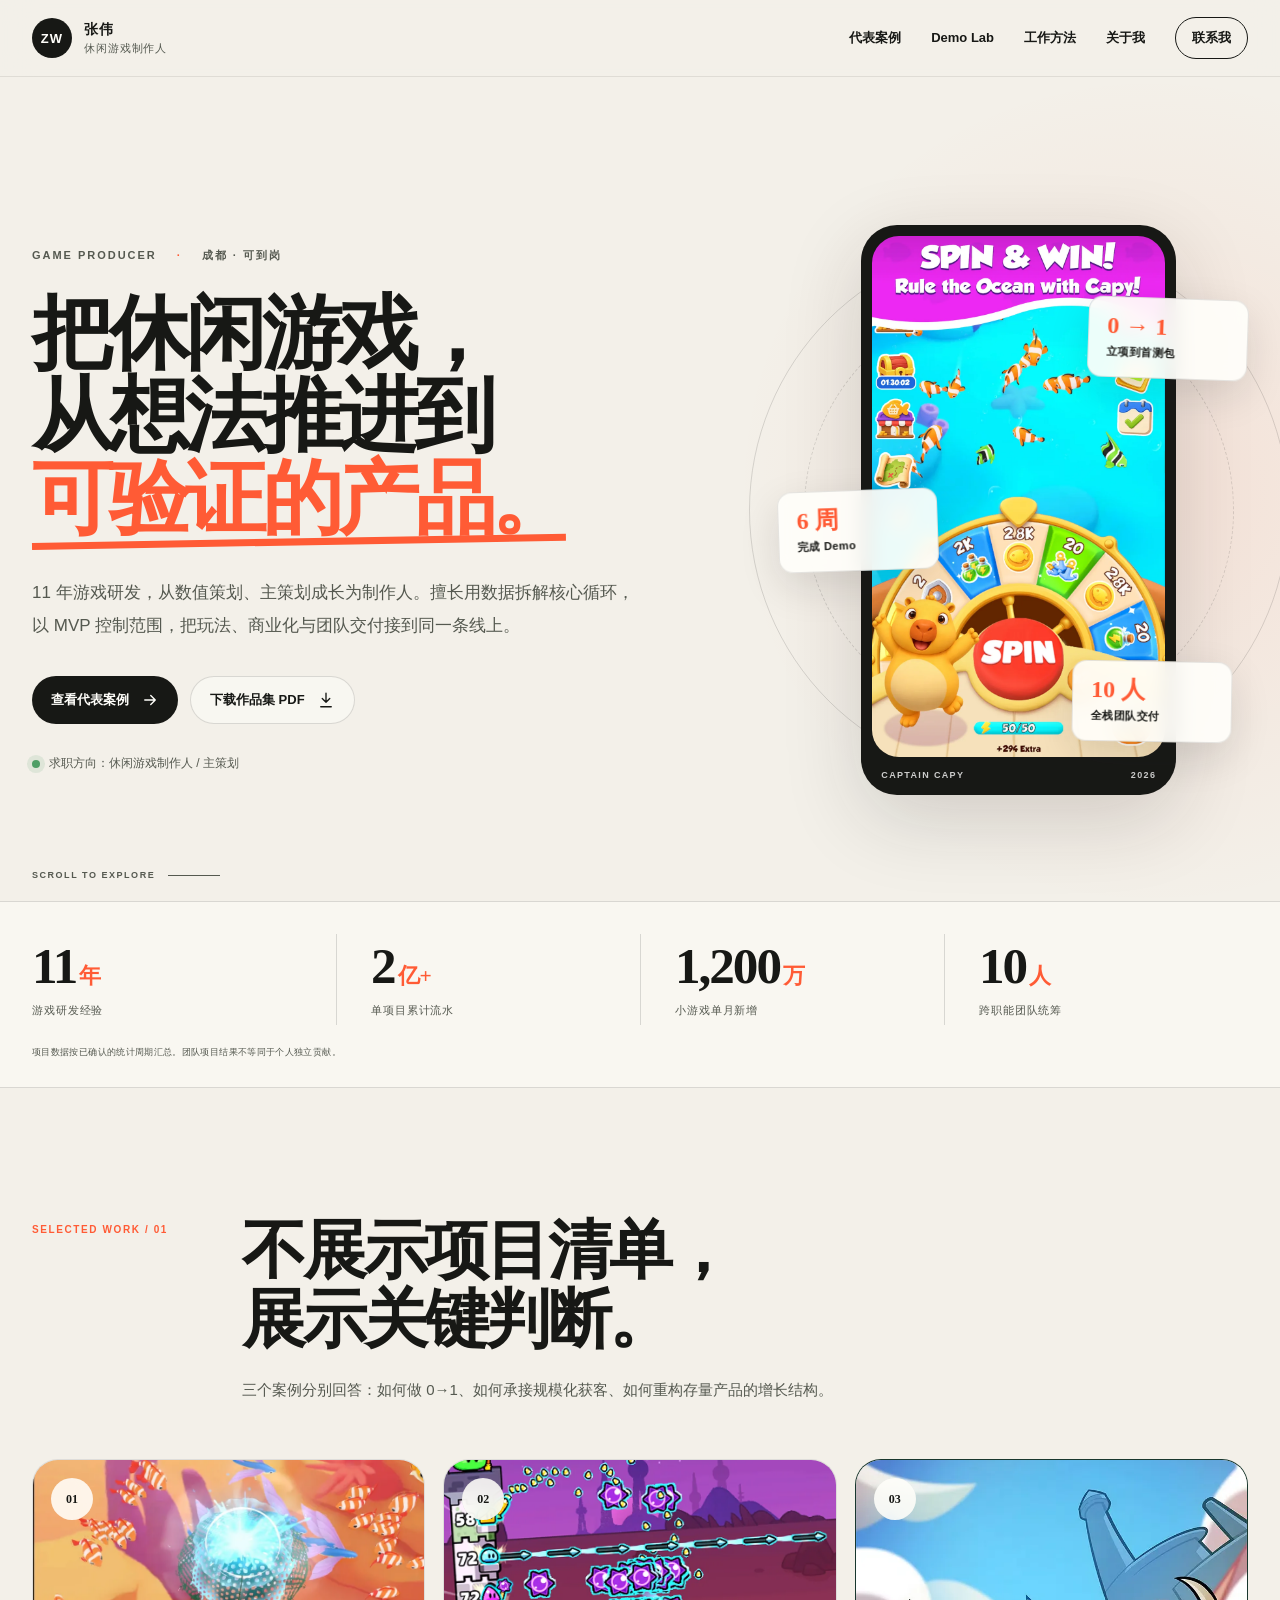
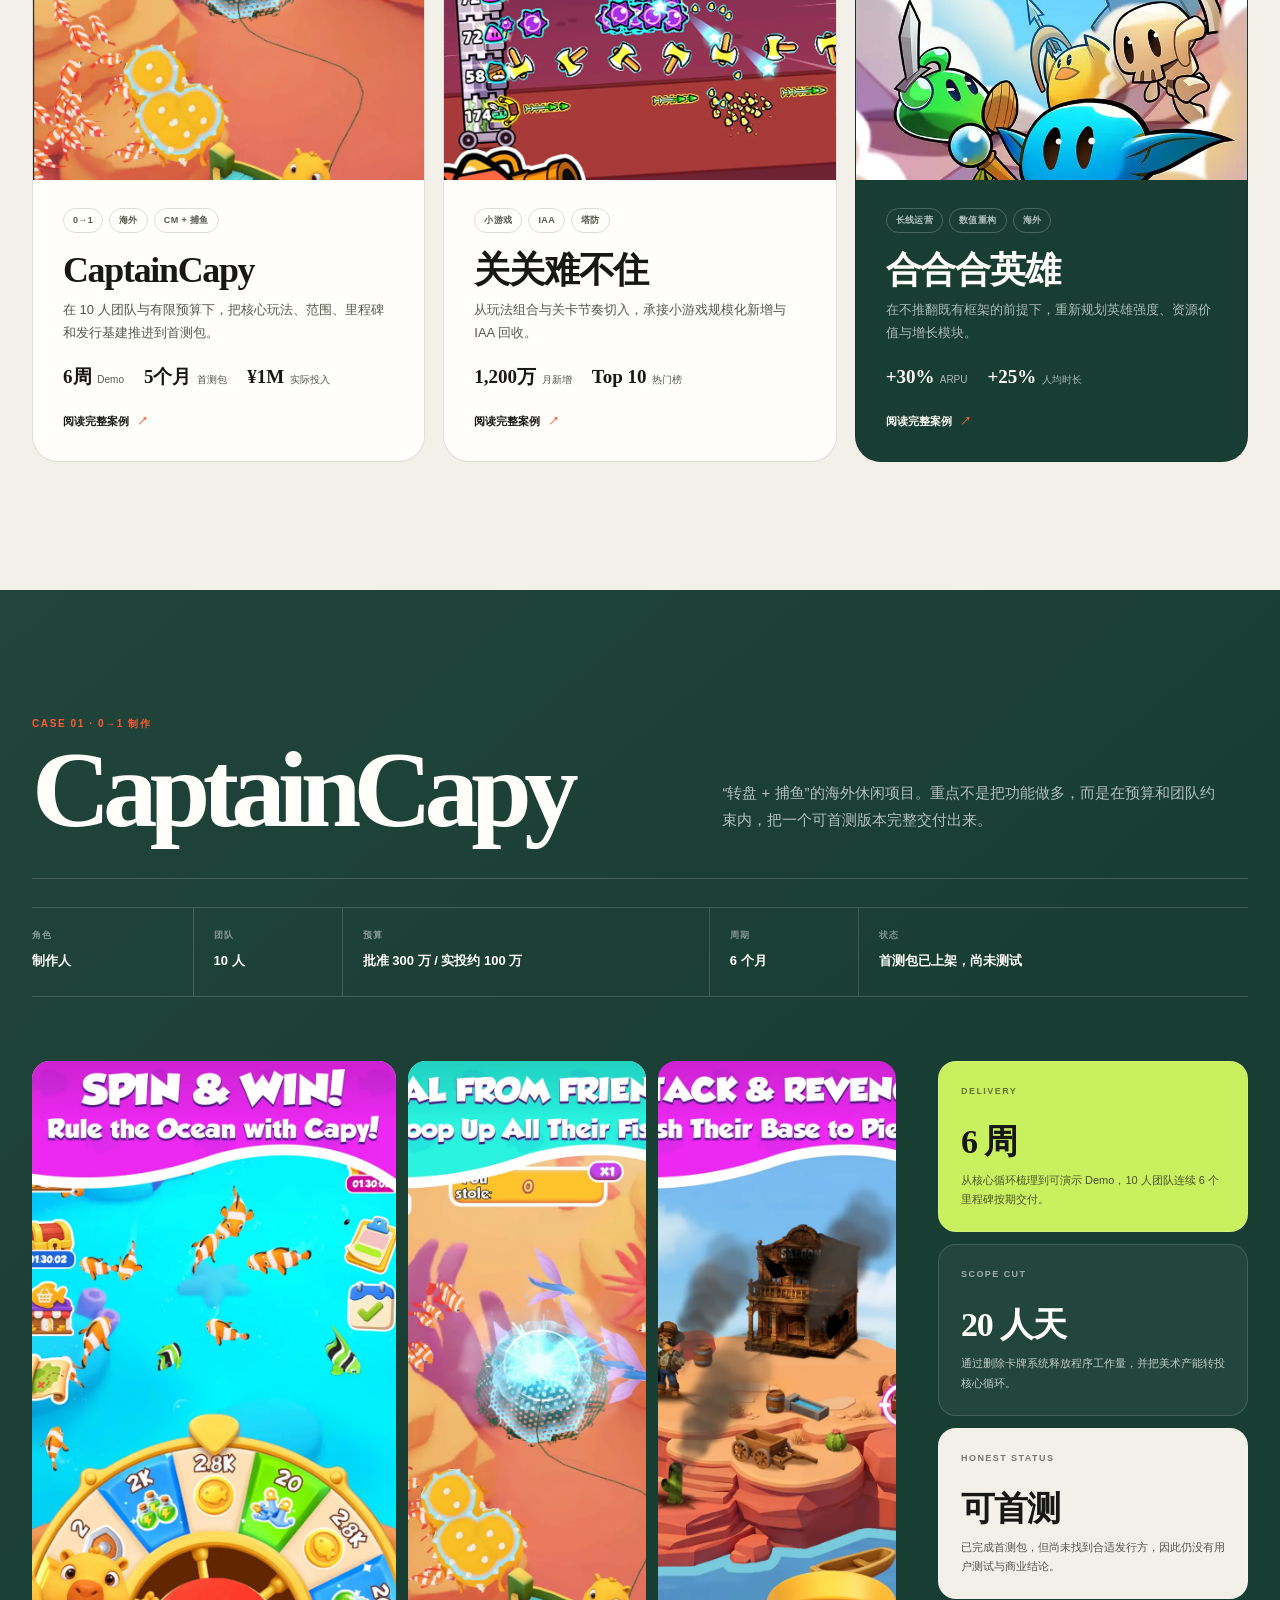
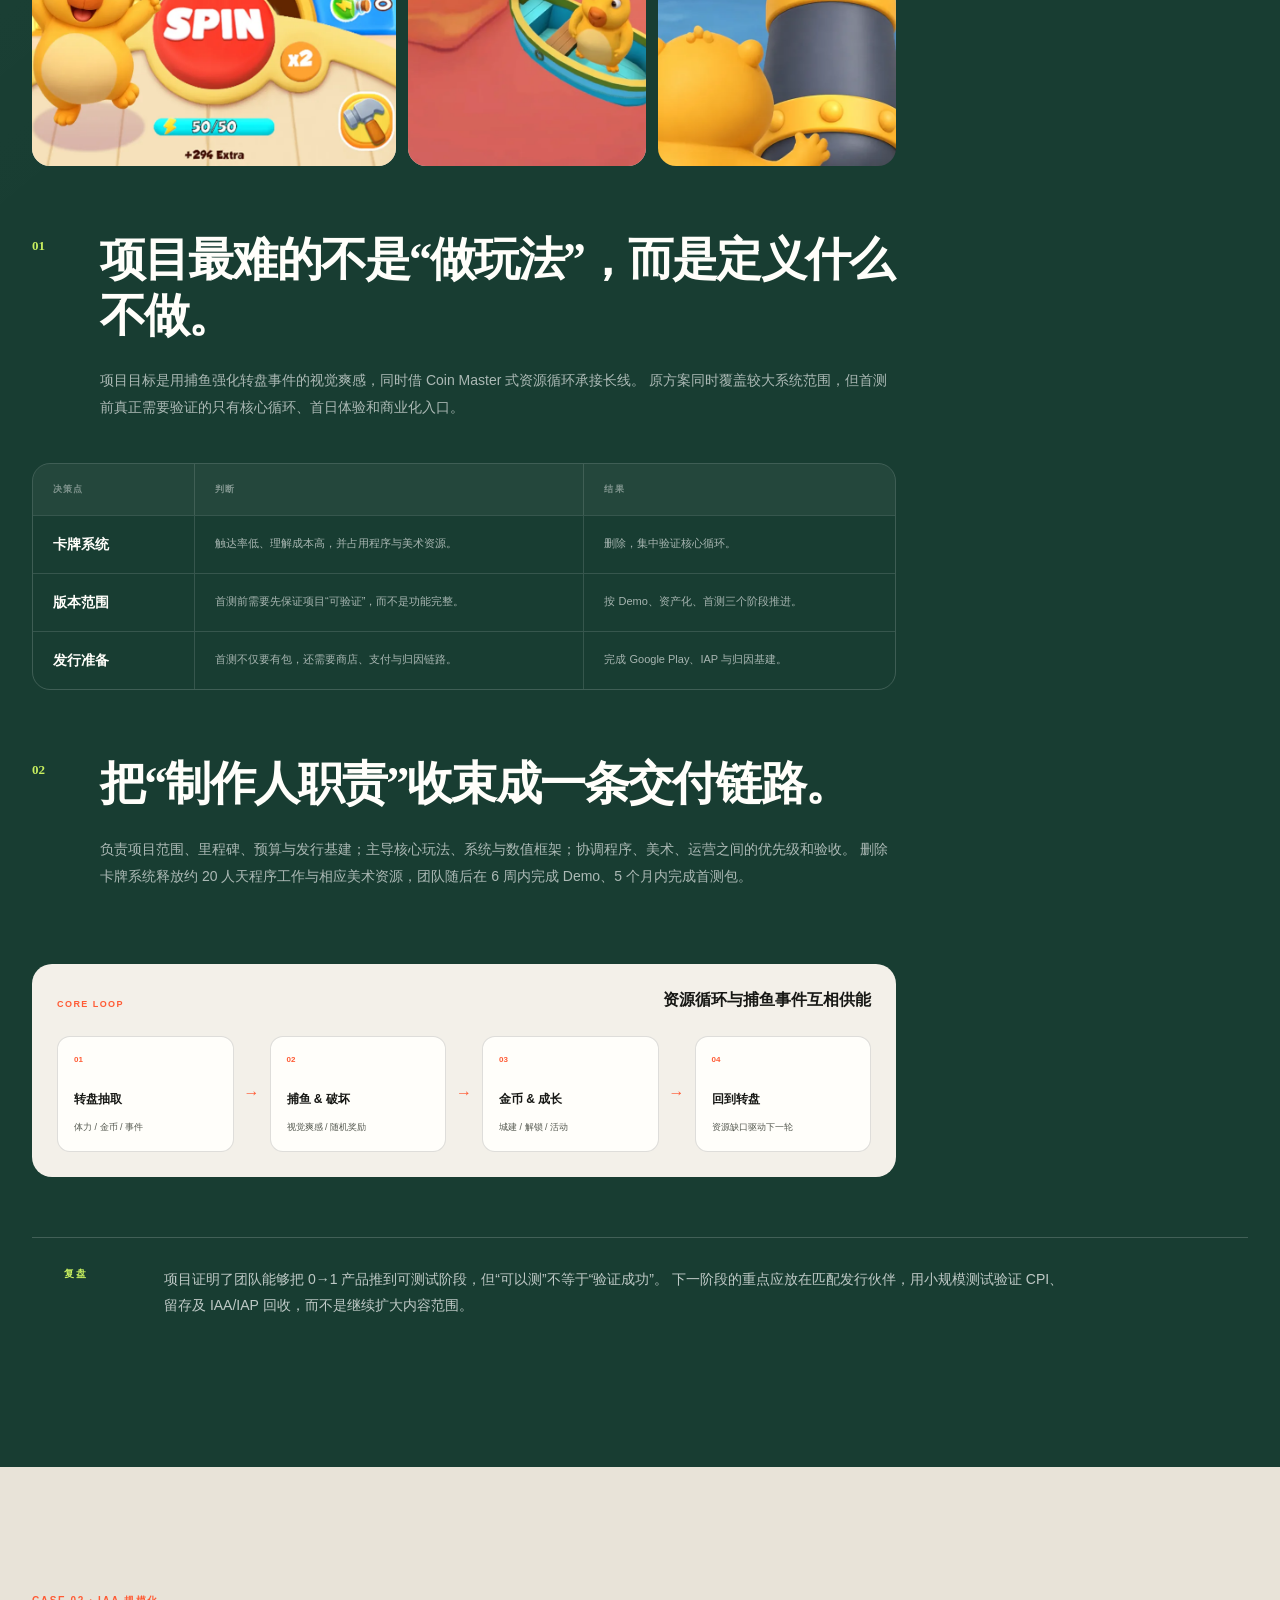
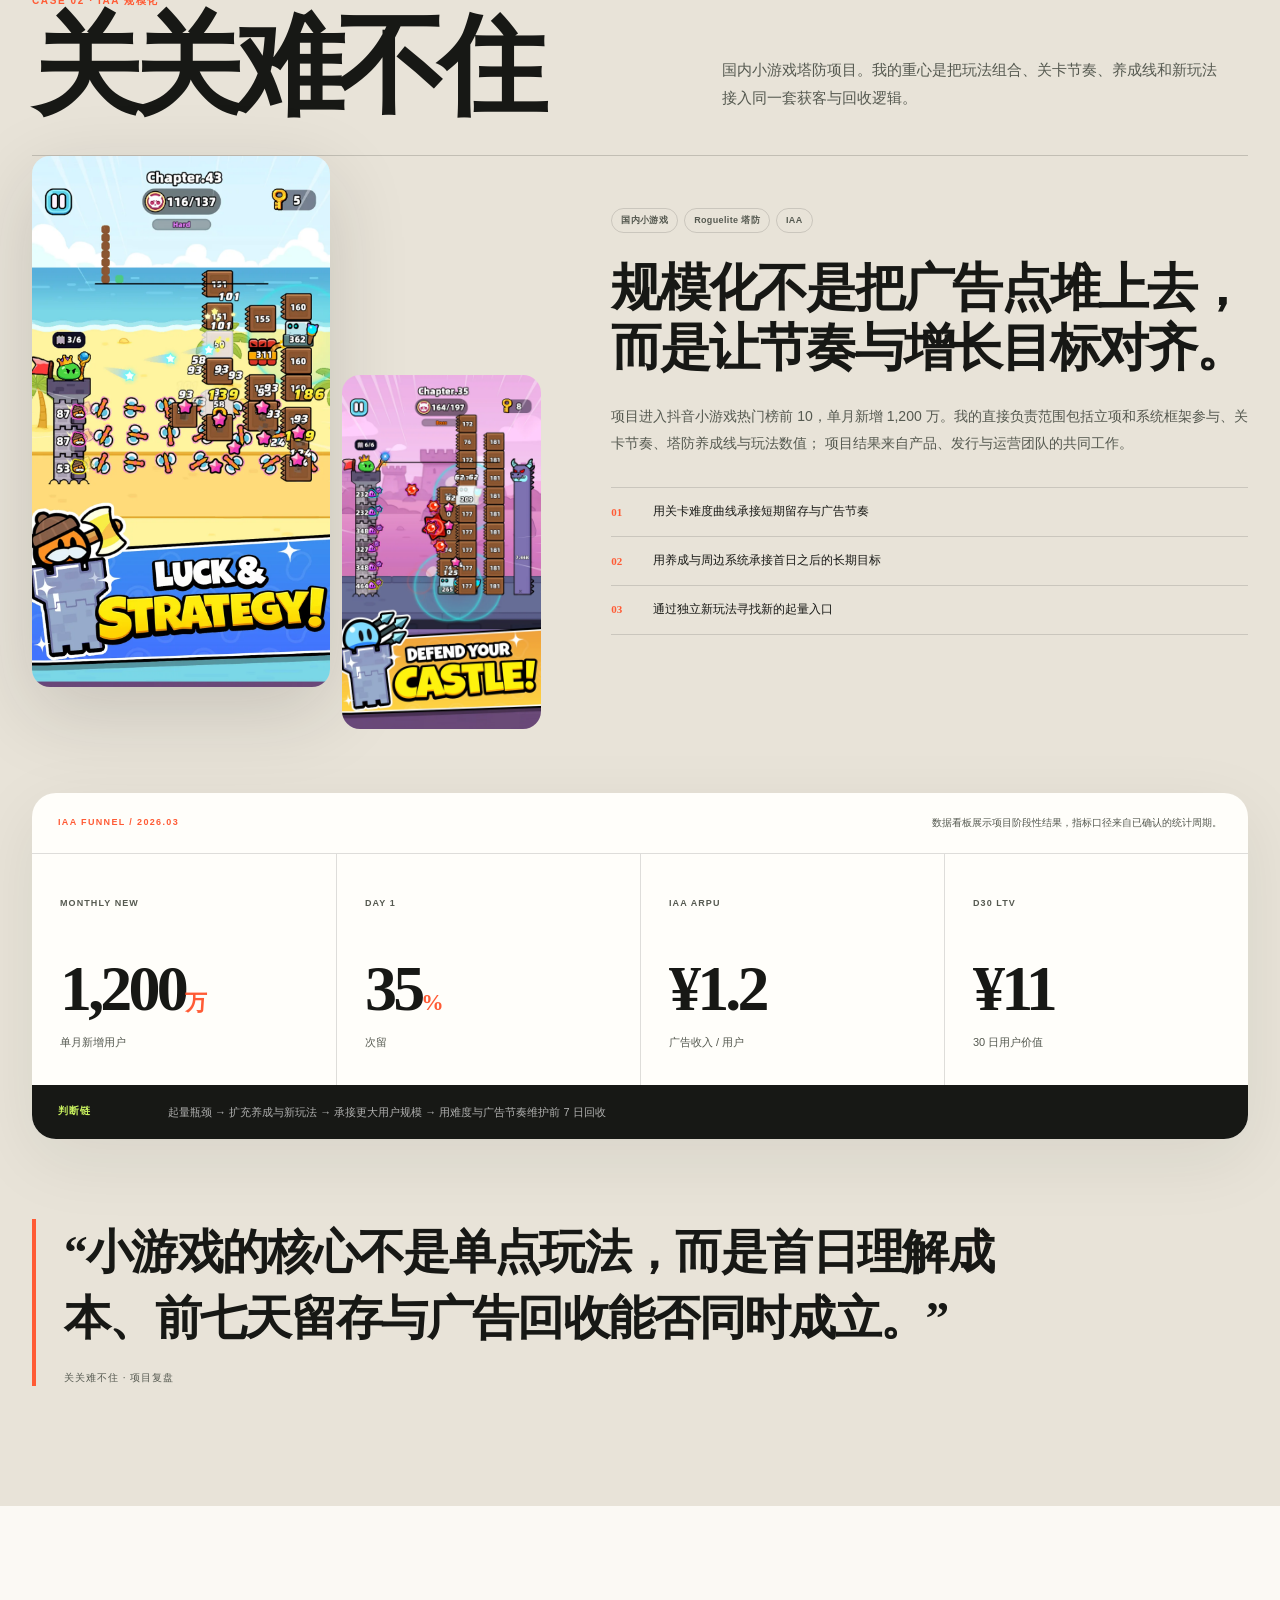
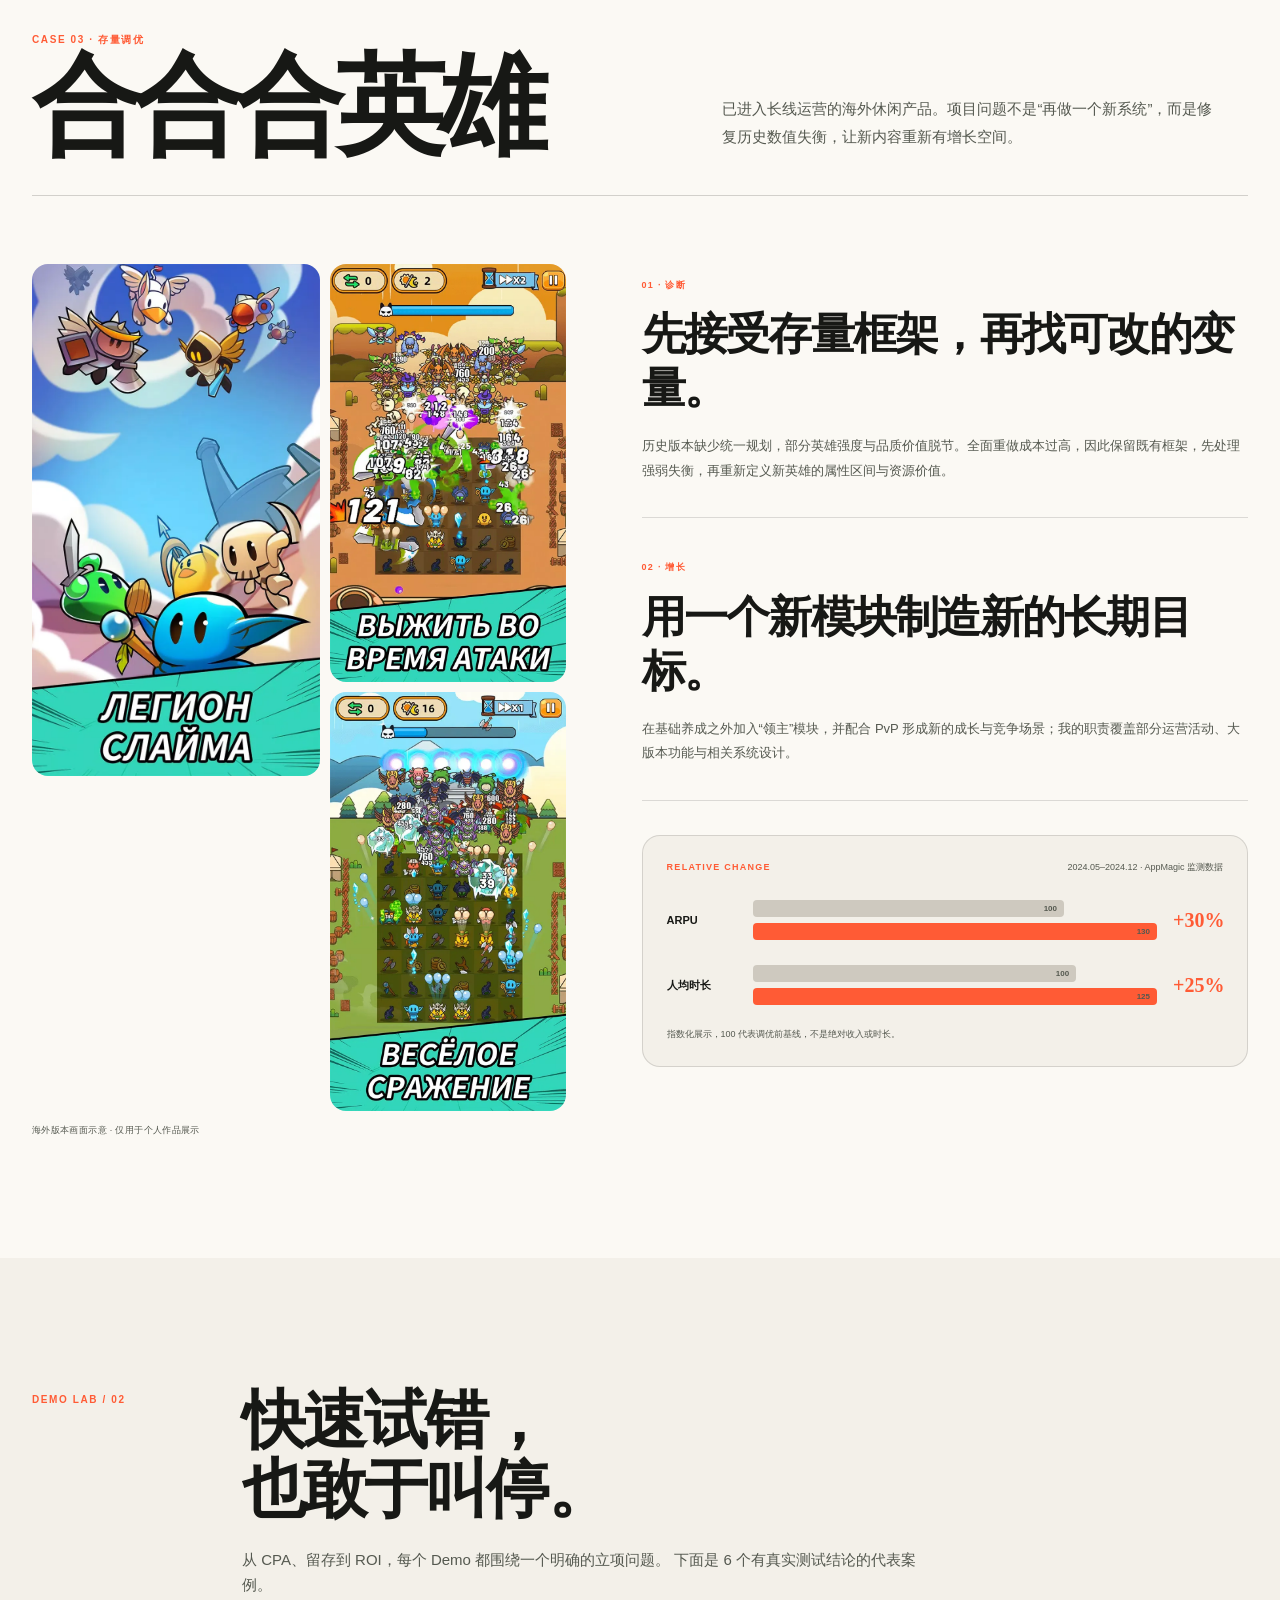
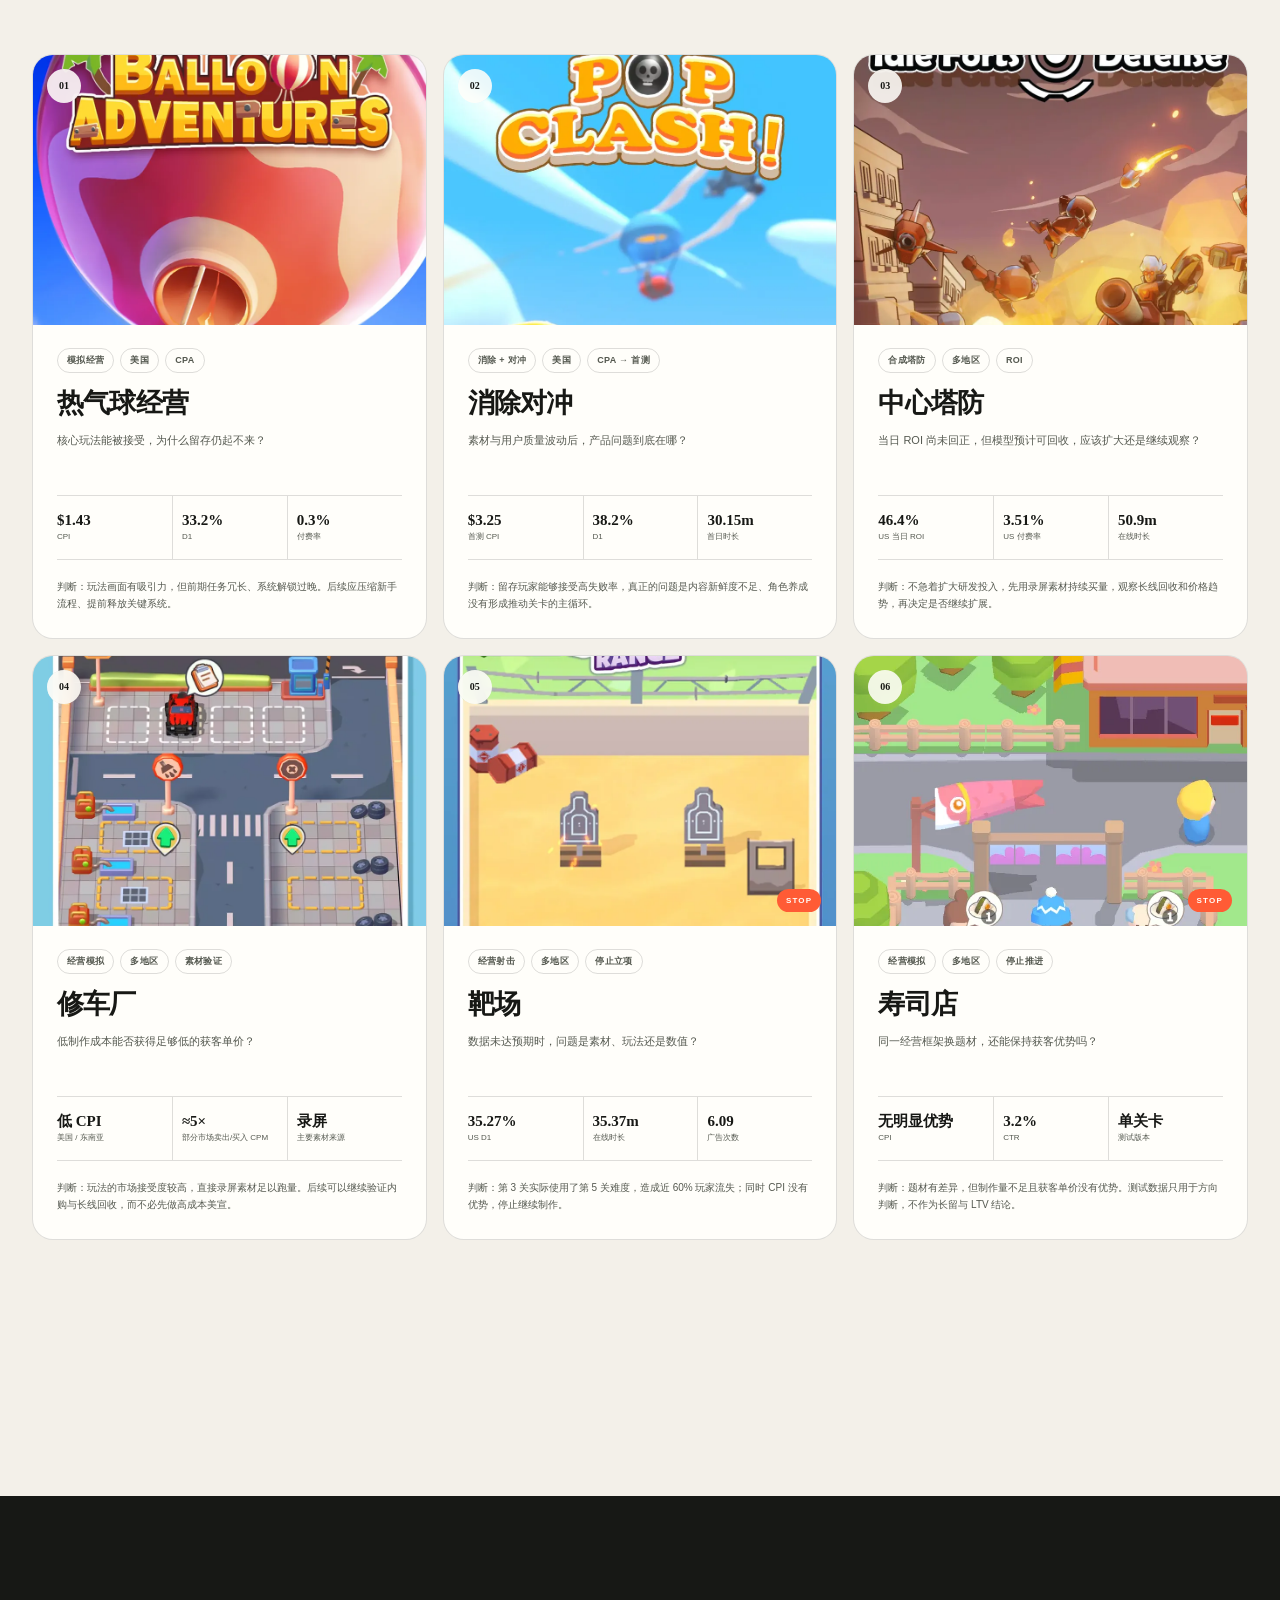
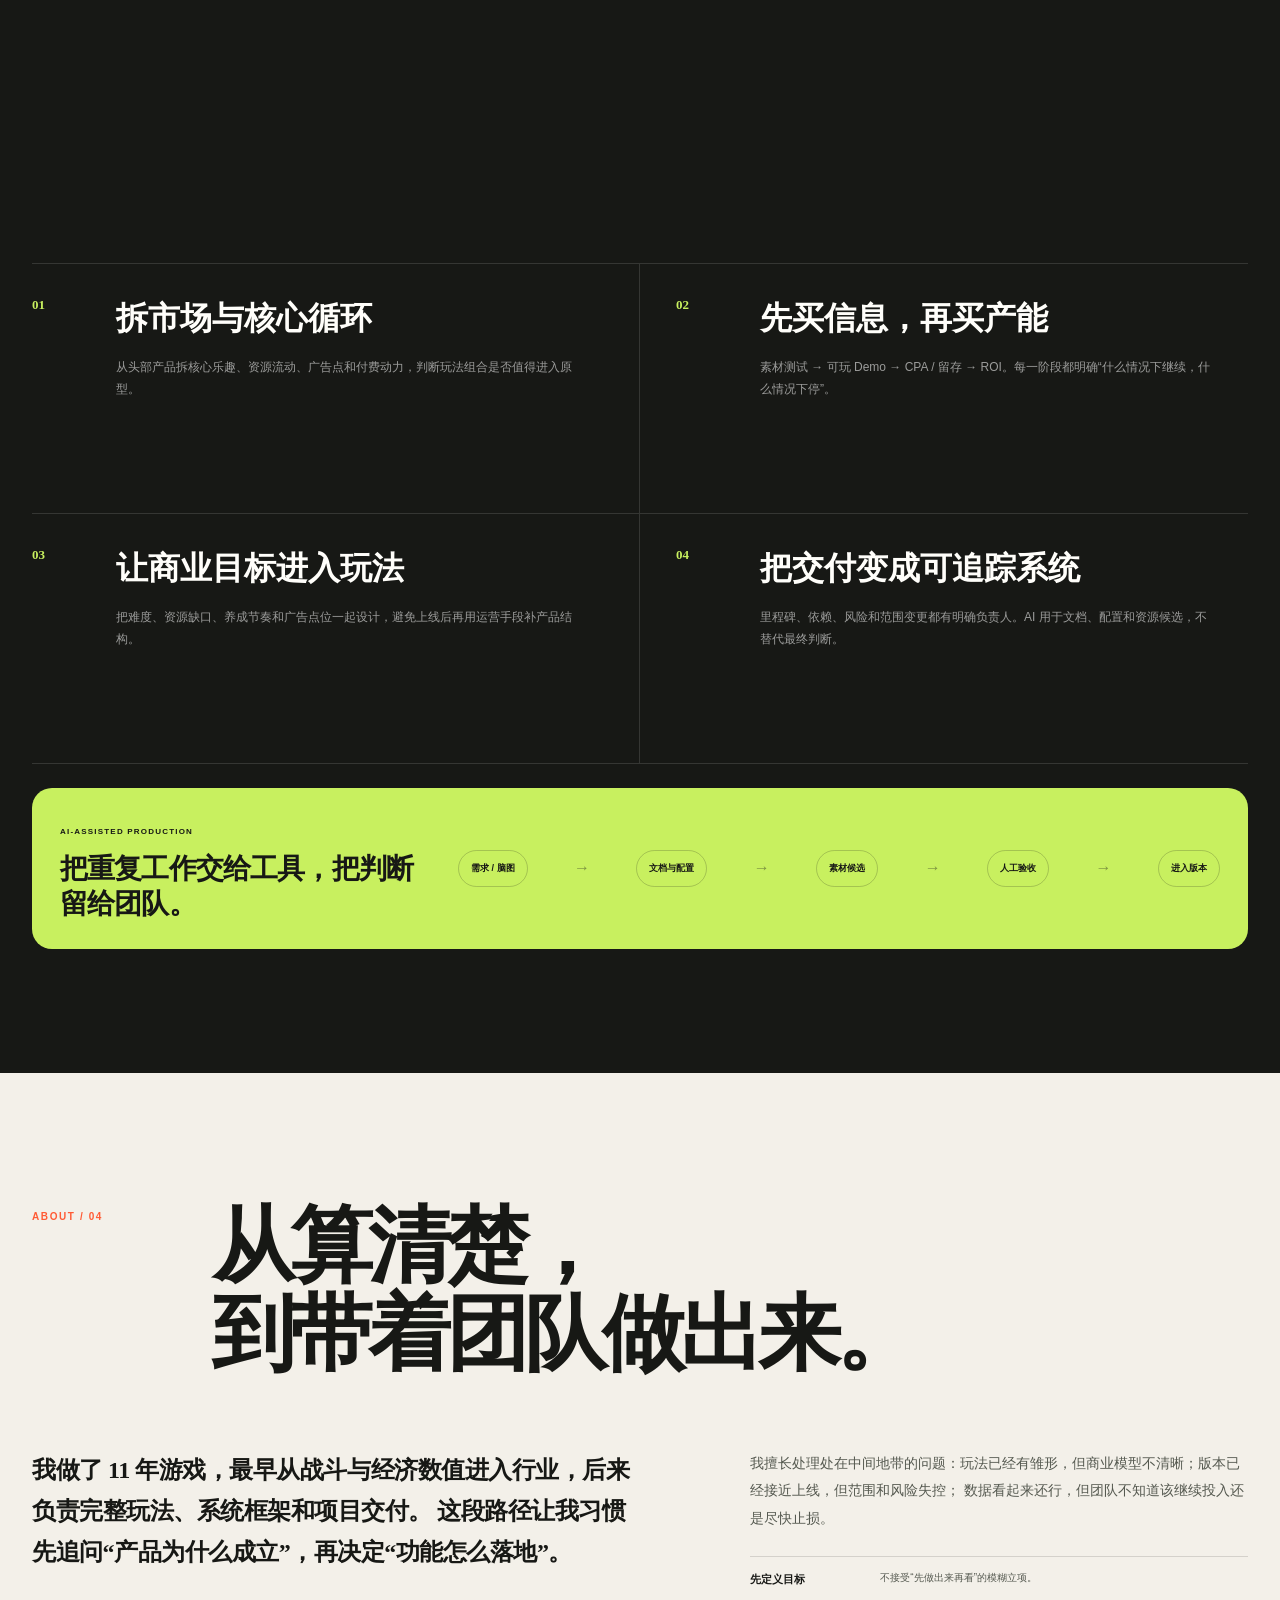
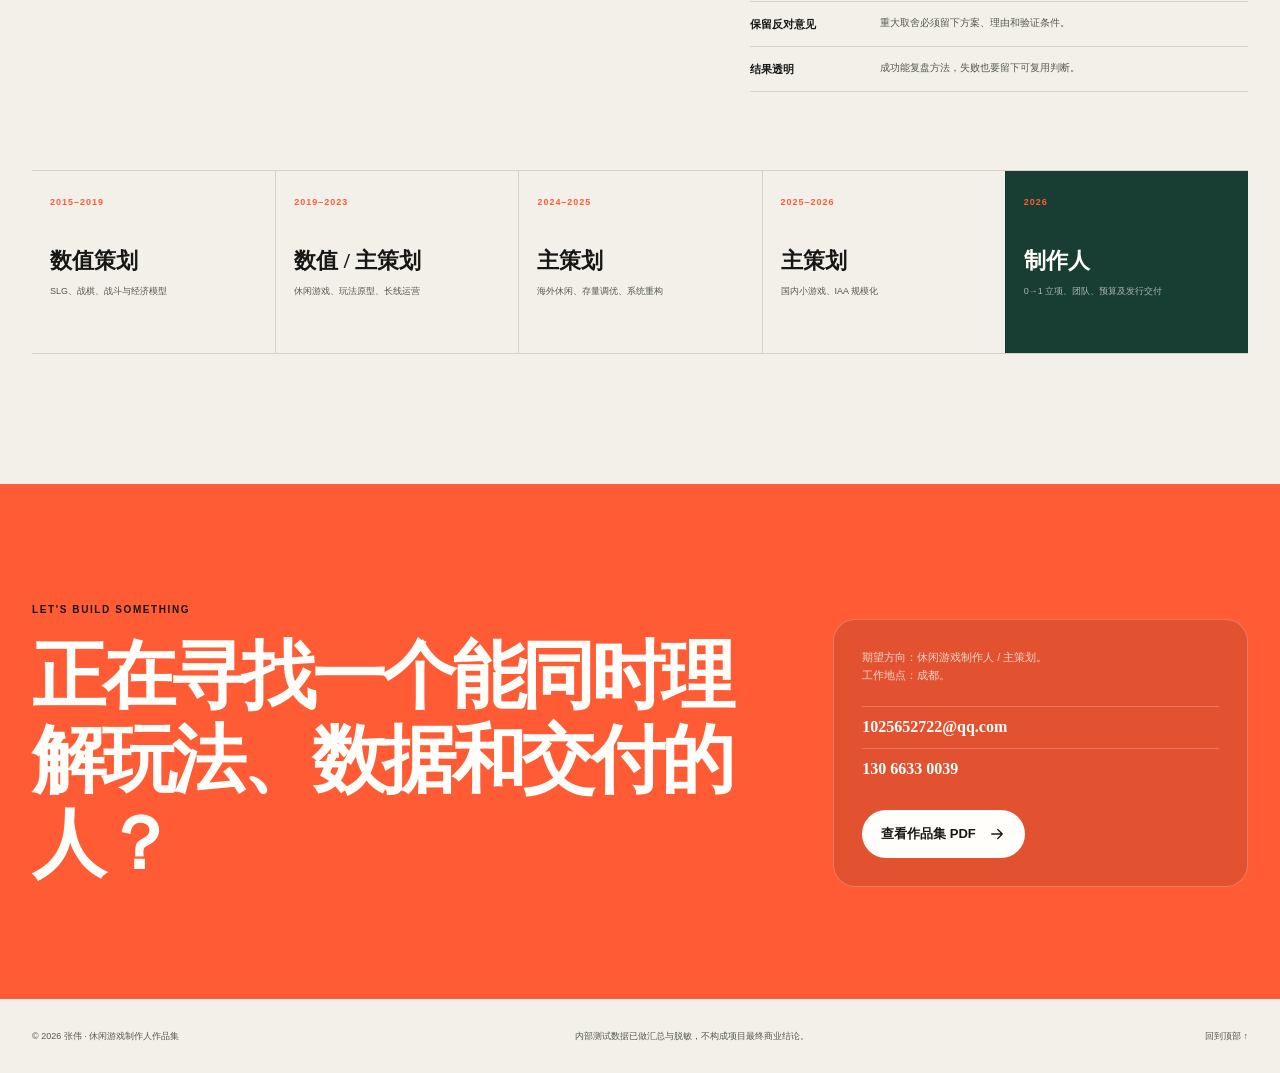
==== commit eea5214c: "Rebalance selected work layout" ====
--- a/index.html
+++ b/index.html
@@ -153,7 +153,7 @@
         </div>
 
         <div class="project-grid">
-          <a class="project-card project-featured" href="#captain" data-reveal>
+          <a class="project-card" href="#captain" data-reveal>
             <div class="project-image">
               <img src="assets/captain-02.webp" alt="CaptainCapy 捕鱼玩法画面" />
               <span class="project-index">01</span>
@@ -175,7 +175,7 @@
             </div>
           </a>
 
-          <a class="project-card project-compact" href="#guanguan" data-reveal>
+          <a class="project-card" href="#guanguan" data-reveal>
             <div class="project-image">
               <img src="assets/guanguan-01.webp" alt="关关难不住塔防玩法画面" />
               <span class="project-index">02</span>
@@ -192,7 +192,7 @@
             </div>
           </a>
 
-          <a class="project-card project-compact project-dark" href="#merge" data-reveal>
+          <a class="project-card project-dark" href="#merge" data-reveal>
             <div class="project-image">
               <img src="assets/merge-01.webp" alt="Slime Legion 海外版本主视觉" />
               <span class="project-index">03</span>
--- a/styles.css
+++ b/styles.css
@@ -536,13 +536,14 @@
 
 .project-grid {
   display: grid;
-  grid-template-columns: 1.16fr 0.84fr;
+  grid-template-columns: repeat(3, minmax(0, 1fr));
   gap: 18px;
 }
 
 .project-card {
-  min-height: 560px;
-  display: grid;
+  min-height: 0;
+  display: grid;
+  grid-template-rows: 320px auto;
   overflow: hidden;
   border: 1px solid var(--line);
   border-radius: 26px;
@@ -556,26 +557,18 @@
   box-shadow: 0 22px 60px rgba(27, 31, 25, 0.12);
 }
 
-.project-featured {
-  grid-row: span 2;
-  grid-template-rows: minmax(290px, 1fr) auto;
-}
-
-.project-compact {
-  grid-template-columns: 42% 58%;
-  min-height: 271px;
-}
-
 .project-image {
   position: relative;
-  min-height: 100%;
+  height: 320px;
   overflow: hidden;
   background: #d9d3c8;
 }
 
 .project-image img {
+  width: 100%;
   height: 100%;
   object-fit: cover;
+  object-position: center 50%;
   transition: transform 600ms cubic-bezier(0.22, 1, 0.36, 1);
 }
 
@@ -584,8 +577,16 @@
   transform: scale(1.035);
 }
 
-.project-featured .project-image img {
-  object-position: center 38%;
+.project-card:nth-child(1) .project-image img {
+  object-position: center 58%;
+}
+
+.project-card:nth-child(2) .project-image img {
+  object-position: center 46%;
+}
+
+.project-card:nth-child(3) .project-image img {
+  object-position: center 55%;
 }
 
 .project-index {
@@ -605,6 +606,8 @@
 
 .project-copy {
   padding: 28px 30px 30px;
+  display: flex;
+  flex-direction: column;
 }
 
 .tag-row {
@@ -625,7 +628,7 @@
 
 .project-copy h3 {
   margin: 18px 0 9px;
-  font: 800 clamp(28px, 3vw, 44px)/1.1 var(--serif);
+  font: 800 clamp(30px, 2.8vw, 40px)/1.1 var(--serif);
   letter-spacing: -0.035em;
 }
 
@@ -640,7 +643,7 @@
   margin-top: 22px;
   display: flex;
   flex-wrap: wrap;
-  gap: 20px;
+  gap: 14px 20px;
 }
 
 .project-metrics span {
@@ -655,7 +658,8 @@
 }
 
 .text-link {
-  margin-top: 24px;
+  margin-top: auto;
+  padding-top: 24px;
   display: inline-flex;
   align-items: center;
   gap: 8px;
@@ -1905,15 +1909,15 @@
     grid-template-columns: 1fr;
   }
 
-  .project-featured {
-    grid-row: auto;
-    grid-template-columns: 54% 46%;
+  .project-card {
+    grid-template-columns: 42% 58%;
     grid-template-rows: none;
-    min-height: 410px;
-  }
-
-  .project-compact {
-    min-height: 290px;
+    min-height: 310px;
+  }
+
+  .project-image {
+    height: auto;
+    min-height: 310px;
   }
 
   .case-heading {
@@ -2138,19 +2142,16 @@
     font-size: 13px;
   }
 
-  .project-featured,
-  .project-compact {
+  .project-card {
     grid-template-columns: 1fr;
+    grid-template-rows: 300px auto;
     min-height: 0;
   }
 
   .project-image {
-    min-height: 280px;
-    max-height: 380px;
-  }
-
-  .project-compact .project-image {
-    min-height: 230px;
+    height: 300px;
+    min-height: 0;
+    max-height: none;
   }
 
   .project-copy {
@@ -2572,20 +2573,23 @@
     break-inside: avoid;
   }
 
-  .project-grid,
+  .project-grid {
+    grid-template-columns: 1fr;
+  }
+
   .demo-grid {
     grid-template-columns: 1fr 1fr;
   }
 
-  .project-featured {
-    grid-row: auto;
-    grid-template-columns: 1fr;
-    grid-template-rows: 220px auto;
-  }
-
-  .project-compact {
-    grid-template-columns: 40% 60%;
-    min-height: 230px;
+  .project-card {
+    grid-template-columns: 34% 66%;
+    grid-template-rows: none;
+    min-height: 220px;
+  }
+
+  .project-image {
+    height: auto;
+    min-height: 220px;
   }
 
   .case-heading h2 {
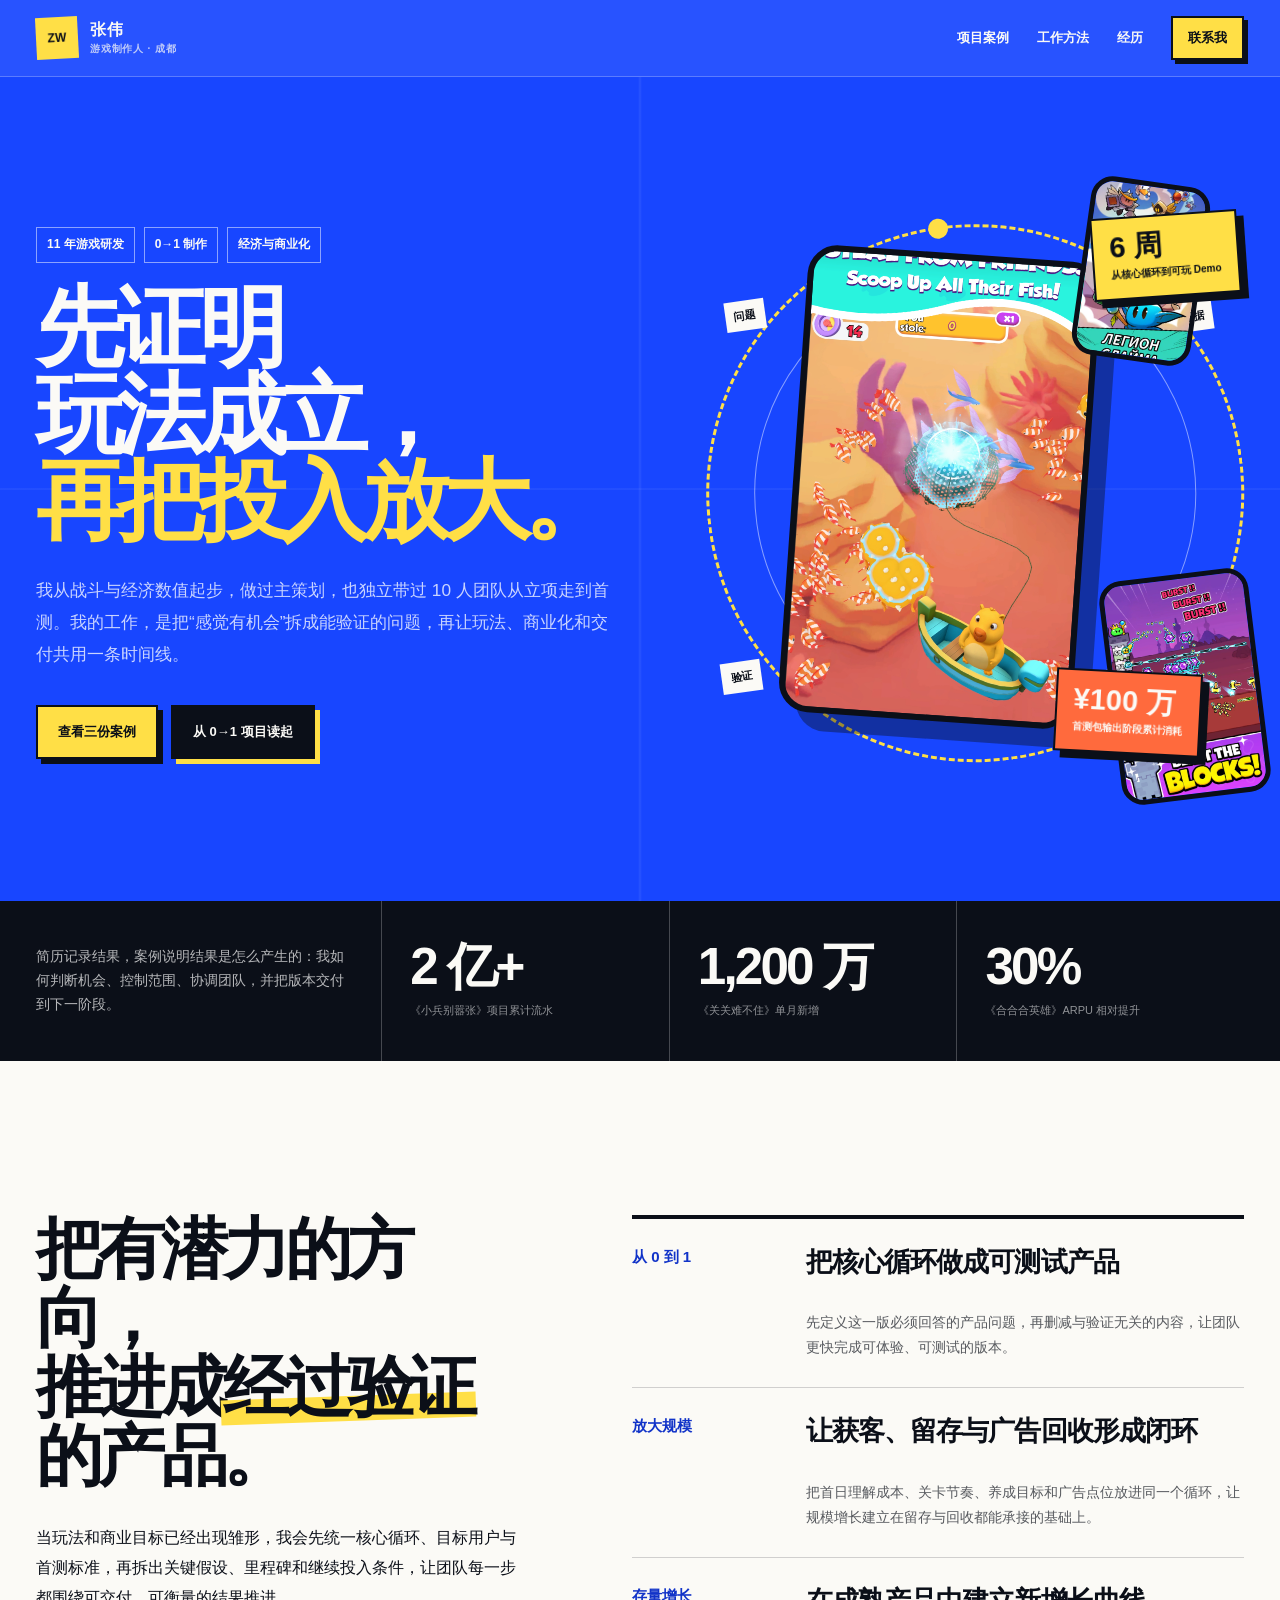
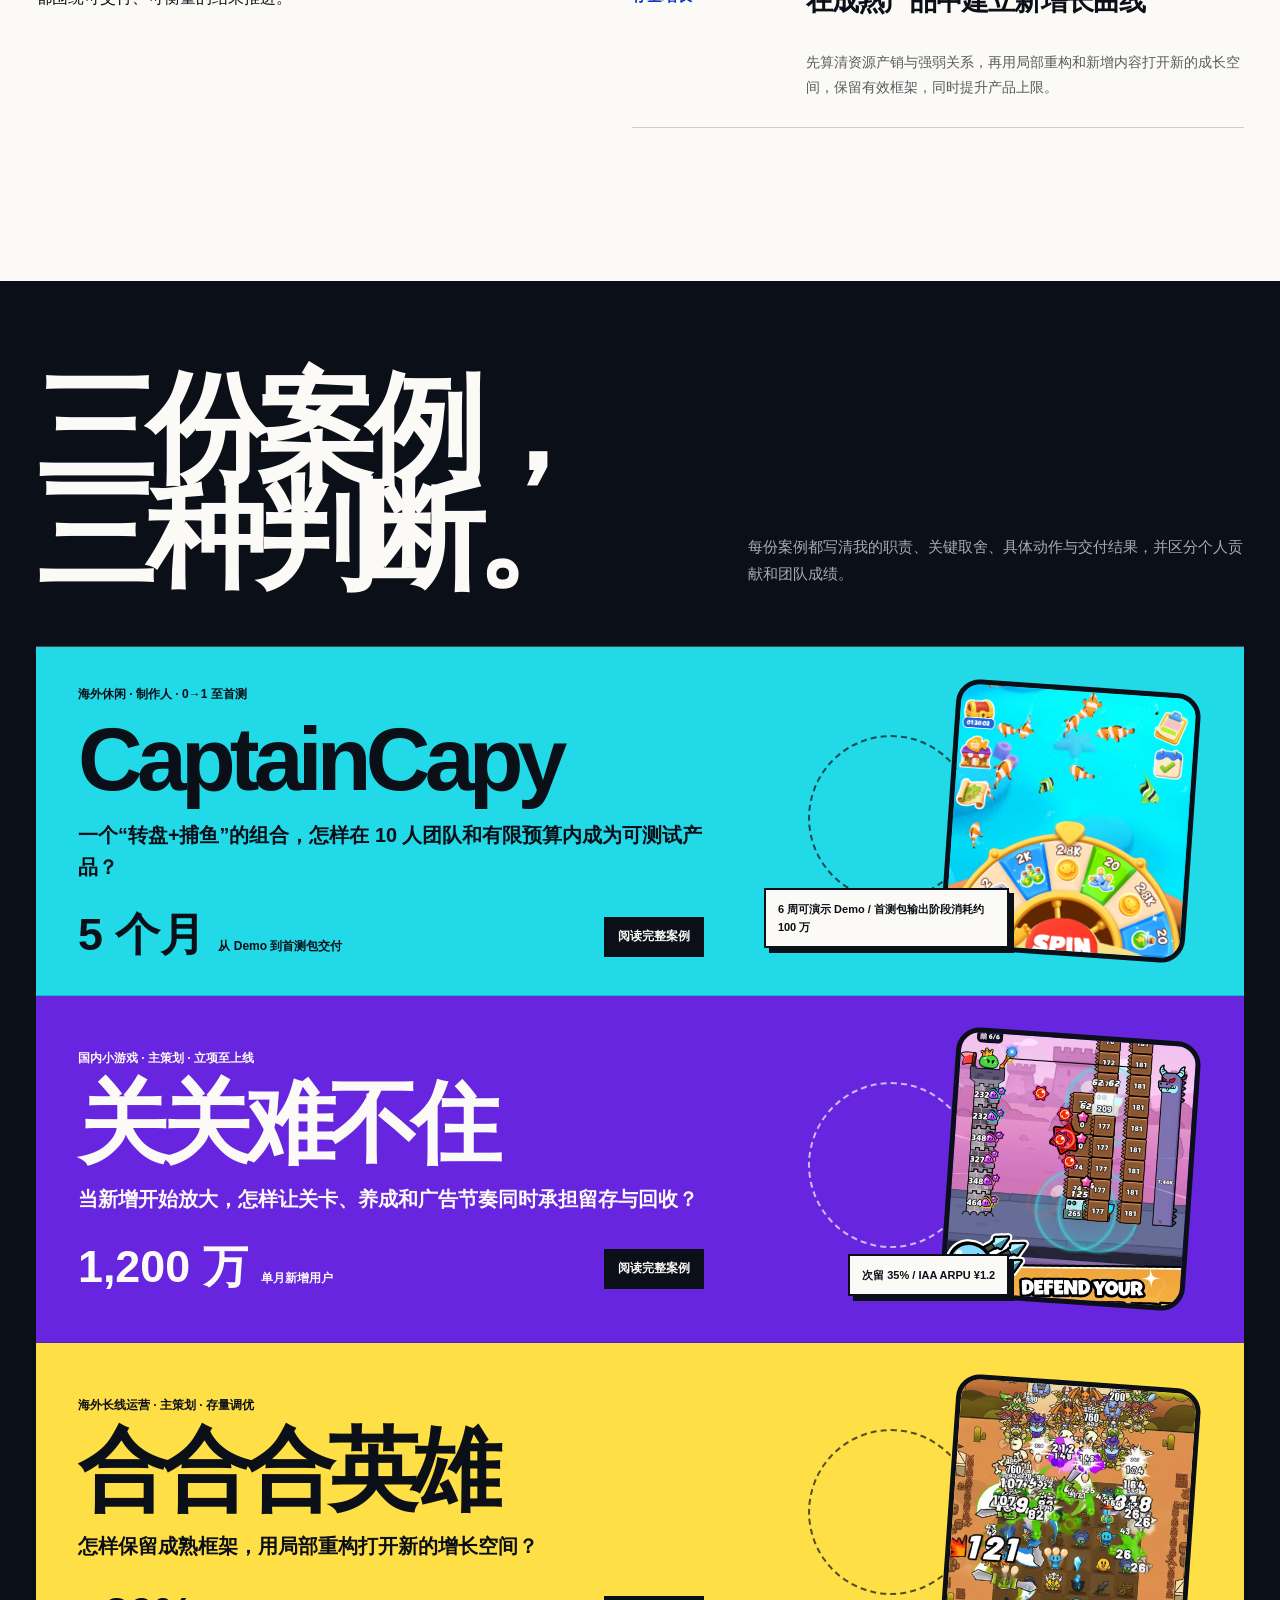
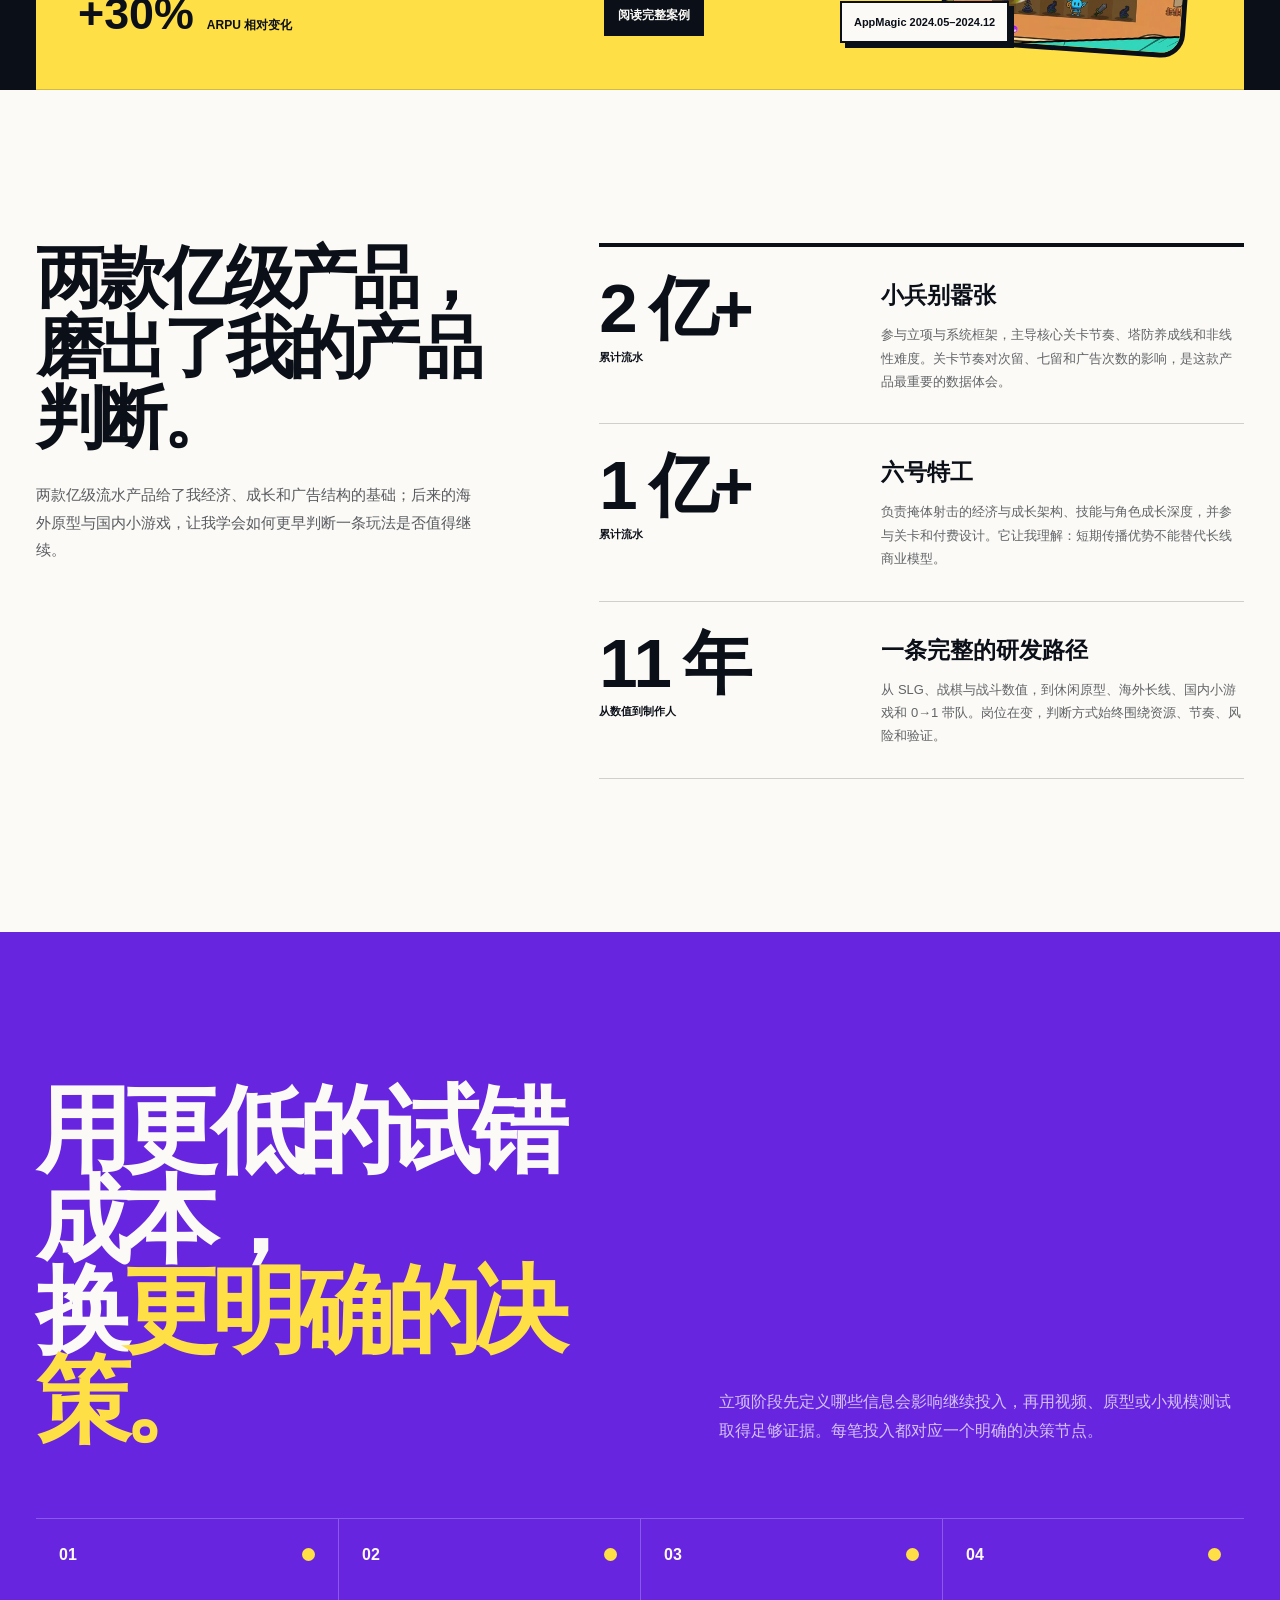
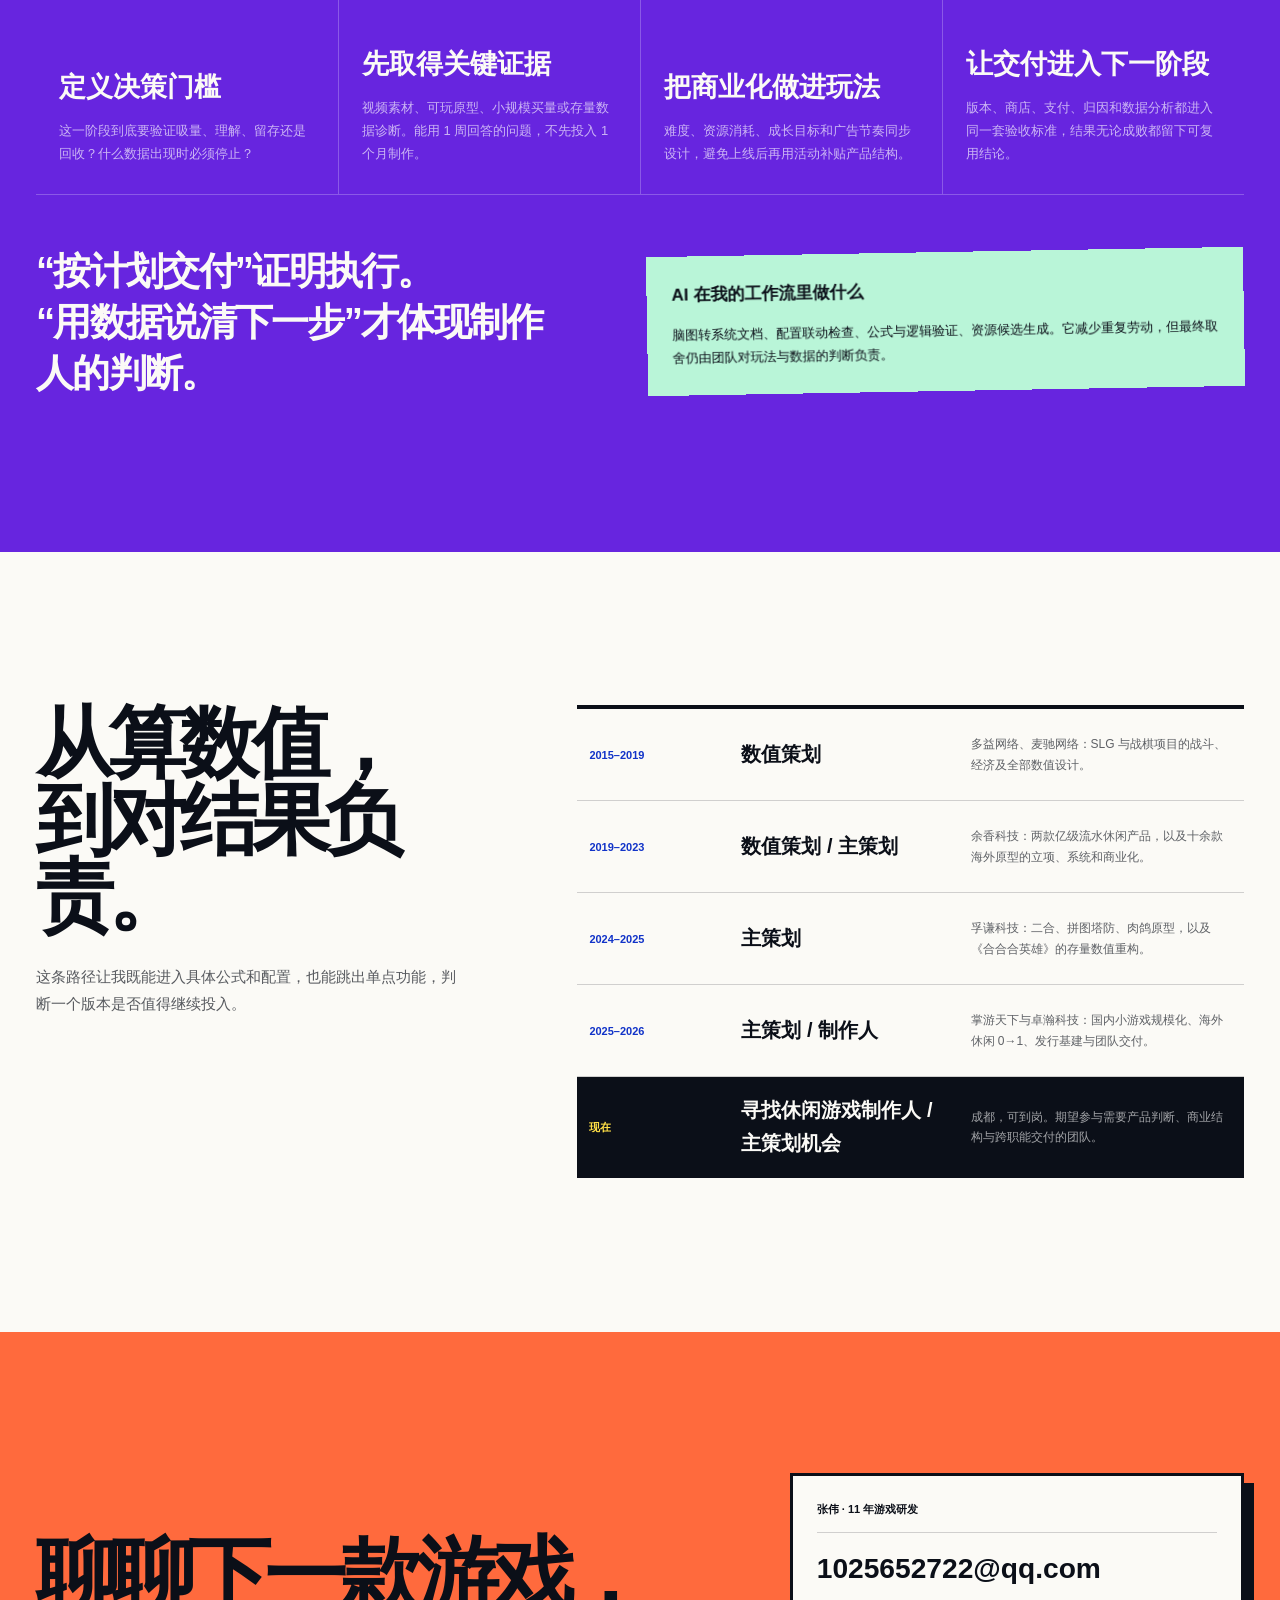
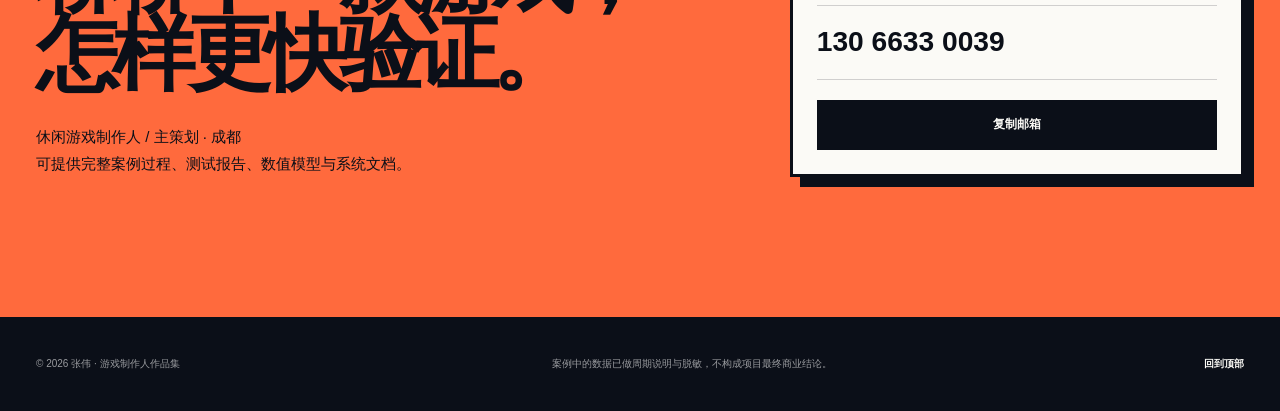
==== commit d7fdebd4: "Publish redesigned 2026 portfolio" ====
--- a/index.html
+++ b/index.html
@@ -5,24 +5,21 @@
     <meta name="viewport" content="width=device-width, initial-scale=1.0" />
     <meta
       name="description"
-      content="张伟的个人作品集：11年游戏研发经验，以数值与商业化判断驱动休闲游戏从立项到交付。"
+      content="张伟的游戏制作人作品集：以数据判断玩法机会，用有限团队和预算交付可验证版本。"
     />
-    <title>张伟｜休闲游戏制作人</title>
+    <meta name="theme-color" content="#1846ff" />
+    <title>张伟｜游戏制作人作品集</title>
     <link rel="stylesheet" href="styles.css" />
   </head>
-  <body>
+  <body class="home">
     <a class="skip-link" href="#main">跳到正文</a>
 
-    <header class="site-header" id="top">
+    <header class="site-header">
       <div class="nav-shell">
-        <a class="brand" href="#top" aria-label="返回首页">
+        <a class="brand" href="index.html" aria-label="返回首页">
           <span class="brand-mark">ZW</span>
-          <span class="brand-copy">
-            <strong>张伟</strong>
-            <small>休闲游戏制作人</small>
-          </span>
+          <span class="brand-copy"><strong>张伟</strong><small>游戏制作人 · 成都</small></span>
         </a>
-
         <button
           class="menu-button"
           type="button"
@@ -32,747 +29,288 @@
         >
           <span></span><span></span>
         </button>
-
         <nav class="site-nav" id="site-nav" aria-label="主导航">
-          <a href="#work">代表案例</a>
-          <a href="#demo-lab">Demo Lab</a>
+          <a href="#work">项目案例</a>
           <a href="#method">工作方法</a>
-          <a href="#about">关于我</a>
+          <a href="#experience">经历</a>
           <a class="nav-contact" href="#contact">联系我</a>
         </nav>
       </div>
     </header>
 
     <main id="main">
-      <section class="hero section-shell" aria-labelledby="hero-title">
-        <div class="hero-copy" data-reveal>
-          <p class="eyebrow">
-            <span>GAME PRODUCER</span>
-            <span>成都 · 可到岗</span>
+      <section class="hero hero-load">
+        <div class="hero-inner">
+          <div class="hero-copy">
+            <p class="hero-kicker">
+              <span>11 年游戏研发</span><span>0→1 制作</span><span>经济与商业化</span>
+            </p>
+            <h1>先证明<br />玩法成立，<br /><strong>再把投入放大。</strong></h1>
+            <p class="hero-lead">
+              我从战斗与经济数值起步，做过主策划，也独立带过 10 人团队从立项走到首测。我的工作，是把“感觉有机会”拆成能验证的问题，再让玩法、商业化和交付共用一条时间线。
+            </p>
+            <div class="hero-actions">
+              <a class="button button-yellow" href="#work">查看三份案例</a>
+              <a class="button button-dark" href="cases/captaincapy.html">从 0→1 项目读起</a>
+            </div>
+          </div>
+
+          <div class="hero-stage" aria-label="代表项目截图与验证路径">
+            <div class="orbit">
+              <span class="orbit-label">问题</span>
+              <span class="orbit-label">证据</span>
+              <span class="orbit-label">取舍</span>
+              <span class="orbit-label">验证</span>
+            </div>
+            <div class="hero-main-shot">
+              <img src="assets/captain-fishing.webp" alt="CaptainCapy 捕鱼玩法画面" />
+            </div>
+            <img class="hero-side-shot" src="assets/guanguan-burst.webp" alt="关关难不住战斗画面" />
+            <img class="hero-side-shot secondary" src="assets/slime-key.webp" alt="Slime Legion 主视觉" />
+            <div class="shot-note top">
+              <strong>6 周</strong>
+              <span>从核心循环到可玩 Demo</span>
+            </div>
+            <div class="shot-note bottom">
+              <strong>¥100 万</strong>
+              <span>首测包输出阶段累计消耗</span>
+            </div>
+          </div>
+        </div>
+      </section>
+
+      <section class="proof-ribbon" aria-label="职业结果">
+        <div class="shell proof-grid">
+          <div class="proof-intro">
+            简历记录结果，案例说明结果是怎么产生的：我如何判断机会、控制范围、协调团队，并把版本交付到下一阶段。
+          </div>
+          <div class="proof-stat"><strong>2 亿+</strong><span>《小兵别嚣张》项目累计流水</span></div>
+          <div class="proof-stat"><strong>1,200 万</strong><span>《关关难不住》单月新增</span></div>
+          <div class="proof-stat"><strong>30%</strong><span>《合合合英雄》ARPU 相对提升</span></div>
+        </div>
+      </section>
+
+      <section class="position-section shell" aria-labelledby="position-title">
+        <div class="position-heading">
+          <h2 id="position-title">把有潜力的方向，<br />推进成<span>经过验证</span><br />的产品。</h2>
+          <p>
+            当玩法和商业目标已经出现雏形，我会先统一核心循环、目标用户与首测标准，再拆出关键假设、里程碑和继续投入条件，让团队每一步都围绕可交付、可衡量的结果推进。
           </p>
-          <h1 id="hero-title">
-            把休闲游戏，<br />
-            从想法推进到<br />
-            <em>可验证的产品。</em>
-          </h1>
-          <p class="hero-lead">
-            11 年游戏研发，从数值策划、主策划成长为制作人。擅长用数据拆解核心循环，以 MVP
-            控制范围，把玩法、商业化与团队交付接到同一条线上。
+        </div>
+        <div class="role-list">
+          <article class="role-item">
+            <span>从 0 到 1</span>
+            <h3>把核心循环做成可测试产品</h3>
+            <p>先定义这一版必须回答的产品问题，再删减与验证无关的内容，让团队更快完成可体验、可测试的版本。</p>
+          </article>
+          <article class="role-item">
+            <span>放大规模</span>
+            <h3>让获客、留存与广告回收形成闭环</h3>
+            <p>把首日理解成本、关卡节奏、养成目标和广告点位放进同一个循环，让规模增长建立在留存与回收都能承接的基础上。</p>
+          </article>
+          <article class="role-item">
+            <span>存量增长</span>
+            <h3>在成熟产品中建立新增长曲线</h3>
+            <p>先算清资源产销与强弱关系，再用局部重构和新增内容打开新的成长空间，保留有效框架，同时提升产品上限。</p>
+          </article>
+        </div>
+      </section>
+
+      <section class="work-index" id="work" aria-labelledby="work-title">
+        <div class="shell work-head">
+          <h2 id="work-title">三份案例，<br />三种判断。</h2>
+          <p>
+            每份案例都写清我的职责、关键取舍、具体动作与交付结果，并区分个人贡献和团队成绩。
           </p>
-          <div class="hero-actions">
-            <a class="button button-primary" href="#work">
-              查看代表案例
-              <svg viewBox="0 0 24 24" aria-hidden="true">
-                <path d="M5 12h14M13 6l6 6-6 6" />
-              </svg>
-            </a>
-            <a
-              class="button button-secondary"
-              href="张伟-休闲游戏制作人-作品集.pdf"
-              target="_blank"
-              rel="noreferrer"
-            >
-              下载作品集 PDF
-              <svg viewBox="0 0 24 24" aria-hidden="true">
-                <path d="M12 3v12M7 10l5 5 5-5M5 21h14" />
-              </svg>
-            </a>
-          </div>
-          <p class="availability">
-            <span aria-hidden="true"></span>
-            求职方向：休闲游戏制作人 / 主策划
+        </div>
+
+        <div class="shell project-list">
+          <a class="project-row captain" href="cases/captaincapy.html">
+            <div class="project-copy">
+              <p class="project-stage">海外休闲 · 制作人 · 0→1 至首测</p>
+              <h3>CaptainCapy</h3>
+              <p class="project-question">一个“转盘+捕鱼”的组合，怎样在 10 人团队和有限预算内成为可测试产品？</p>
+              <div class="project-outcome"><strong>5 个月</strong><span>从 Demo 到首测包交付</span></div>
+              <span class="project-link">阅读完整案例</span>
+            </div>
+            <div class="project-visual">
+              <img src="assets/captain-spin.webp" alt="CaptainCapy 转盘主界面" />
+              <span class="visual-badge">6 周可演示 Demo / 首测包输出阶段消耗约 100 万</span>
+            </div>
+          </a>
+
+          <a class="project-row guanguan" href="cases/guanguan.html">
+            <div class="project-copy">
+              <p class="project-stage">国内小游戏 · 主策划 · 立项至上线</p>
+              <h3 class="chinese">关关难不住</h3>
+              <p class="project-question">当新增开始放大，怎样让关卡、养成和广告节奏同时承担留存与回收？</p>
+              <div class="project-outcome"><strong>1,200 万</strong><span>单月新增用户</span></div>
+              <span class="project-link">阅读完整案例</span>
+            </div>
+            <div class="project-visual">
+              <img src="assets/guanguan-boss.webp" alt="关关难不住首领关卡画面" />
+              <span class="visual-badge">次留 35% / IAA ARPU ¥1.2</span>
+            </div>
+          </a>
+
+          <a class="project-row slime" href="cases/slime-legion.html">
+            <div class="project-copy">
+              <p class="project-stage">海外长线运营 · 主策划 · 存量调优</p>
+              <h3 class="chinese">合合合英雄</h3>
+              <p class="project-question">怎样保留成熟框架，用局部重构打开新的增长空间？</p>
+              <div class="project-outcome"><strong>+30%</strong><span>ARPU 相对变化</span></div>
+              <span class="project-link">阅读完整案例</span>
+            </div>
+            <div class="project-visual">
+              <img src="assets/slime-battle.webp" alt="Slime Legion 战斗界面" />
+              <span class="visual-badge">AppMagic 2024.05–2024.12</span>
+            </div>
+          </a>
+        </div>
+      </section>
+
+      <section class="track-section shell" aria-labelledby="track-title">
+        <div class="track-intro">
+          <h2 id="track-title">两款亿级产品，<br />磨出了我的产品判断。</h2>
+          <p>
+            两款亿级流水产品给了我经济、成长和广告结构的基础；后来的海外原型与国内小游戏，让我学会如何更早判断一条玩法是否值得继续。
           </p>
         </div>
-
-        <div class="hero-visual" aria-label="CaptainCapy 项目画面">
-          <div class="hero-orbit orbit-one"></div>
-          <div class="hero-orbit orbit-two"></div>
-          <figure class="hero-phone" data-reveal>
-            <img
-              src="assets/captain-01.webp"
-              alt="CaptainCapy 核心玩法界面，转盘与捕鱼玩法结合"
-            />
-            <figcaption>
-              <span>CAPTAIN CAPY</span>
-              <span>2026</span>
-            </figcaption>
-          </figure>
-          <div class="floating-note note-top">
-            <span>0 → 1</span>
-            <strong>立项到首测包</strong>
-          </div>
-          <div class="floating-note note-middle">
-            <span>6 周</span>
-            <strong>完成 Demo</strong>
-          </div>
-          <div class="floating-note note-bottom">
-            <span>10 人</span>
-            <strong>全栈团队交付</strong>
-          </div>
-        </div>
-
-        <div class="scroll-hint" aria-hidden="true">
-          <span>SCROLL TO EXPLORE</span>
-          <i></i>
-        </div>
-      </section>
-
-      <section class="proof-strip" aria-label="职业亮点">
-        <div class="section-shell proof-grid">
-          <article>
-            <strong>11<span>年</span></strong>
-            <p>游戏研发经验</p>
-          </article>
-          <article>
-            <strong>2<span>亿+</span></strong>
-            <p>单项目累计流水</p>
-          </article>
-          <article>
-            <strong>1,200<span>万</span></strong>
-            <p>小游戏单月新增</p>
-          </article>
-          <article>
-            <strong>10<span>人</span></strong>
-            <p>跨职能团队统筹</p>
-          </article>
-        </div>
-        <p class="proof-note section-shell">
-          项目数据按已确认的统计周期汇总。团队项目结果不等同于个人独立贡献。
-        </p>
-      </section>
-
-      <section class="work-section section-shell" id="work" aria-labelledby="work-title">
-        <div class="section-heading" data-reveal>
-          <p class="section-kicker">SELECTED WORK / 01</p>
-          <div>
-            <h2 id="work-title">不展示项目清单，<br />展示关键判断。</h2>
+        <div class="track-stack">
+          <article class="track-item">
+            <div><strong>2 亿+</strong><span>累计流水</span></div>
+            <div>
+              <h3>小兵别嚣张</h3>
+              <p>参与立项与系统框架，主导核心关卡节奏、塔防养成线和非线性难度。关卡节奏对次留、七留和广告次数的影响，是这款产品最重要的数据体会。</p>
+            </div>
+          </article>
+          <article class="track-item">
+            <div><strong>1 亿+</strong><span>累计流水</span></div>
+            <div>
+              <h3>六号特工</h3>
+              <p>负责掩体射击的经济与成长架构、技能与角色成长深度，并参与关卡和付费设计。它让我理解：短期传播优势不能替代长线商业模型。</p>
+            </div>
+          </article>
+          <article class="track-item">
+            <div><strong>11 年</strong><span>从数值到制作人</span></div>
+            <div>
+              <h3>一条完整的研发路径</h3>
+              <p>从 SLG、战棋与战斗数值，到休闲原型、海外长线、国内小游戏和 0→1 带队。岗位在变，判断方式始终围绕资源、节奏、风险和验证。</p>
+            </div>
+          </article>
+        </div>
+      </section>
+
+      <section class="method-section" id="method" aria-labelledby="method-title">
+        <div class="shell">
+          <div class="method-head">
+            <h2 id="method-title">用更低的试错成本，<br />换<span>更明确的决策。</span></h2>
             <p>
-              三个案例分别回答：如何做 0→1、如何承接规模化获客、如何重构存量产品的增长结构。
+              立项阶段先定义哪些信息会影响继续投入，再用视频、原型或小规模测试取得足够证据。每笔投入都对应一个明确的决策节点。
             </p>
           </div>
-        </div>
-
-        <div class="project-grid">
-          <a class="project-card" href="#captain" data-reveal>
-            <div class="project-image">
-              <img src="assets/captain-02.webp" alt="CaptainCapy 捕鱼玩法画面" />
-              <span class="project-index">01</span>
-            </div>
-            <div class="project-copy">
-              <div class="tag-row">
-                <span>0→1</span><span>海外</span><span>CM + 捕鱼</span>
-              </div>
-              <h3>CaptainCapy</h3>
-              <p>
-                在 10 人团队与有限预算下，把核心玩法、范围、里程碑和发行基建推进到首测包。
-              </p>
-              <div class="project-metrics">
-                <span><b>6周</b> Demo</span>
-                <span><b>5个月</b> 首测包</span>
-                <span><b>¥1M</b> 实际投入</span>
-              </div>
-              <span class="text-link">阅读完整案例 <i>↗</i></span>
-            </div>
-          </a>
-
-          <a class="project-card" href="#guanguan" data-reveal>
-            <div class="project-image">
-              <img src="assets/guanguan-01.webp" alt="关关难不住塔防玩法画面" />
-              <span class="project-index">02</span>
-            </div>
-            <div class="project-copy">
-              <div class="tag-row"><span>小游戏</span><span>IAA</span><span>塔防</span></div>
-              <h3>关关难不住</h3>
-              <p>从玩法组合与关卡节奏切入，承接小游戏规模化新增与 IAA 回收。</p>
-              <div class="project-metrics">
-                <span><b>1,200万</b> 月新增</span>
-                <span><b>Top 10</b> 热门榜</span>
-              </div>
-              <span class="text-link">阅读完整案例 <i>↗</i></span>
-            </div>
-          </a>
-
-          <a class="project-card project-dark" href="#merge" data-reveal>
-            <div class="project-image">
-              <img src="assets/merge-01.webp" alt="Slime Legion 海外版本主视觉" />
-              <span class="project-index">03</span>
-            </div>
-            <div class="project-copy">
-              <div class="tag-row"><span>长线运营</span><span>数值重构</span><span>海外</span></div>
-              <h3>合合合英雄</h3>
-              <p>在不推翻既有框架的前提下，重新规划英雄强度、资源价值与增长模块。</p>
-              <div class="project-metrics">
-                <span><b>+30%</b> ARPU</span>
-                <span><b>+25%</b> 人均时长</span>
-              </div>
-              <span class="text-link">阅读完整案例 <i>↗</i></span>
-            </div>
-          </a>
-        </div>
-      </section>
-
-      <section class="case-study case-captain" id="captain" aria-labelledby="captain-title">
-        <div class="section-shell">
-          <div class="case-heading" data-reveal>
-            <div>
-              <p class="section-kicker">CASE 01 · 0→1 制作</p>
-              <h2 id="captain-title">CaptainCapy</h2>
-            </div>
-            <p class="case-deck">
-              “转盘 + 捕鱼”的海外休闲项目。重点不是把功能做多，而是在预算和团队约束内，把一个可首测版本完整交付出来。
-            </p>
-          </div>
-
-          <div class="case-facts" data-reveal>
-            <div><span>角色</span><strong>制作人</strong></div>
-            <div><span>团队</span><strong>10 人</strong></div>
-            <div><span>预算</span><strong>批准 300 万 / 实投约 100 万</strong></div>
-            <div><span>周期</span><strong>6 个月</strong></div>
-            <div><span>状态</span><strong>首测包已上架，尚未测试</strong></div>
-          </div>
-
-          <div class="case-layout">
-            <div class="case-main">
-              <div class="screenshot-rail captain-rail" data-reveal>
-                <figure>
-                  <img src="assets/captain-01.webp" alt="CaptainCapy 转盘与捕鱼主界面" />
-                  <figcaption>核心循环 · 转盘驱动资源与特殊事件</figcaption>
-                </figure>
-                <figure>
-                  <img src="assets/captain-02.webp" alt="CaptainCapy 捕鱼事件画面" />
-                  <figcaption>捕鱼事件 · 用视觉反馈承接随机奖励</figcaption>
-                </figure>
-                <figure>
-                  <img src="assets/captain-03.webp" alt="CaptainCapy 游戏内成长界面" />
-                  <figcaption>成长反馈 · 资源、活动与长期目标</figcaption>
-                </figure>
-              </div>
-
-              <article class="story-block" data-reveal>
-                <div class="story-number">01</div>
-                <div>
-                  <h3>项目最难的不是“做玩法”，而是定义什么不做。</h3>
-                  <p>
-                    项目目标是用捕鱼强化转盘事件的视觉爽感，同时借 Coin Master 式资源循环承接长线。
-                    原方案同时覆盖较大系统范围，但首测前真正需要验证的只有核心循环、首日体验和商业化入口。
-                  </p>
-                </div>
-              </article>
-
-              <div class="decision-table" data-reveal>
-                <div class="decision-row decision-head">
-                  <span>决策点</span><span>判断</span><span>结果</span>
-                </div>
-                <div class="decision-row">
-                  <strong>卡牌系统</strong>
-                  <p>触达率低、理解成本高，并占用程序与美术资源。</p>
-                  <p>删除，集中验证核心循环。</p>
-                </div>
-                <div class="decision-row">
-                  <strong>版本范围</strong>
-                  <p>首测前需要先保证项目“可验证”，而不是功能完整。</p>
-                  <p>按 Demo、资产化、首测三个阶段推进。</p>
-                </div>
-                <div class="decision-row">
-                  <strong>发行准备</strong>
-                  <p>首测不仅要有包，还需要商店、支付与归因链路。</p>
-                  <p>完成 Google Play、IAP 与归因基建。</p>
-                </div>
-              </div>
-
-              <article class="story-block" data-reveal>
-                <div class="story-number">02</div>
-                <div>
-                  <h3>把“制作人职责”收束成一条交付链路。</h3>
-                  <p>
-                    负责项目范围、里程碑、预算与发行基建；主导核心玩法、系统与数值框架；协调程序、美术、运营之间的优先级和验收。
-                    删除卡牌系统释放约 20 人天程序工作与相应美术资源，团队随后在 6 周内完成 Demo、5 个月内完成首测包。
-                  </p>
-                </div>
-              </article>
-
-              <div class="core-loop" data-reveal aria-label="CaptainCapy 核心循环示意">
-                <div class="loop-title">
-                  <span>CORE LOOP</span>
-                  <strong>资源循环与捕鱼事件互相供能</strong>
-                </div>
-                <div class="loop-track">
-                  <div class="loop-node">
-                    <small>01</small><strong>转盘抽取</strong><span>体力 / 金币 / 事件</span>
-                  </div>
-                  <i class="loop-arrow">→</i>
-                  <div class="loop-node">
-                    <small>02</small><strong>捕鱼 & 破坏</strong><span>视觉爽感 / 随机奖励</span>
-                  </div>
-                  <i class="loop-arrow">→</i>
-                  <div class="loop-node">
-                    <small>03</small><strong>金币 & 成长</strong><span>城建 / 解锁 / 活动</span>
-                  </div>
-                  <i class="loop-arrow">→</i>
-                  <div class="loop-node">
-                    <small>04</small><strong>回到转盘</strong><span>资源缺口驱动下一轮</span>
-                  </div>
-                </div>
-              </div>
-            </div>
-
-            <aside class="case-aside">
-              <div class="aside-card accent-card" data-reveal>
-                <span class="aside-label">DELIVERY</span>
-                <strong>6 周</strong>
-                <p>从核心循环梳理到可演示 Demo，10 人团队连续 6 个里程碑按期交付。</p>
-              </div>
-              <div class="aside-card" data-reveal>
-                <span class="aside-label">SCOPE CUT</span>
-                <strong>20 人天</strong>
-                <p>通过删除卡牌系统释放程序工作量，并把美术产能转投核心循环。</p>
-              </div>
-              <div class="aside-card aside-dark" data-reveal>
-                <span class="aside-label">HONEST STATUS</span>
-                <strong>可首测</strong>
-                <p>已完成首测包，但尚未找到合适发行方，因此仍没有用户测试与商业结论。</p>
-              </div>
-            </aside>
-          </div>
-
-          <div class="reflection" data-reveal>
-            <span>复盘</span>
-            <p>
-              项目证明了团队能够把 0→1 产品推到可测试阶段，但“可以测”不等于“验证成功”。
-              下一阶段的重点应放在匹配发行伙伴，用小规模测试验证 CPI、留存及 IAA/IAP 回收，而不是继续扩大内容范围。
-            </p>
-          </div>
-        </div>
-      </section>
-
-      <section class="case-study case-guanguan" id="guanguan" aria-labelledby="guanguan-title">
-        <div class="section-shell">
-          <div class="case-heading" data-reveal>
-            <div>
-              <p class="section-kicker">CASE 02 · IAA 规模化</p>
-              <h2 id="guanguan-title">关关难不住</h2>
-            </div>
-            <p class="case-deck">
-              国内小游戏塔防项目。我的重心是把玩法组合、关卡节奏、养成线和新玩法接入同一套获客与回收逻辑。
-            </p>
-          </div>
-
-          <div class="guanguan-stage">
-            <div class="guanguan-gallery" data-reveal>
-              <img class="gallery-main" src="assets/guanguan-02.webp" alt="关关难不住游戏战斗画面" />
-              <img src="assets/guanguan-03.webp" alt="关关难不住关卡与成长画面" />
-            </div>
-            <div class="guanguan-story" data-reveal>
-              <div class="tag-row"><span>国内小游戏</span><span>Roguelite 塔防</span><span>IAA</span></div>
-              <h3>规模化不是把广告点堆上去，而是让节奏与增长目标对齐。</h3>
-              <p>
-                项目进入抖音小游戏热门榜前 10，单月新增 1,200 万。我的直接负责范围包括立项和系统框架参与、关卡节奏、塔防养成线与玩法数值；
-                项目结果来自产品、发行与运营团队的共同工作。
-              </p>
-              <div class="mini-principles">
-                <div><b>01</b><span>用关卡难度曲线承接短期留存与广告节奏</span></div>
-                <div><b>02</b><span>用养成与周边系统承接首日之后的长期目标</span></div>
-                <div><b>03</b><span>通过独立新玩法寻找新的起量入口</span></div>
-              </div>
-            </div>
-          </div>
-
-          <div class="funnel-panel" data-reveal>
-            <div class="funnel-head">
-              <span>IAA FUNNEL / 2026.03</span>
-              <p>数据看板展示项目阶段性结果，指标口径来自已确认的统计周期。</p>
-            </div>
-            <div class="funnel-grid">
-              <article>
-                <small>MONTHLY NEW</small>
-                <strong>1,200<span>万</span></strong>
-                <p>单月新增用户</p>
-              </article>
-              <article>
-                <small>DAY 1</small>
-                <strong>35<span>%</span></strong>
-                <p>次留</p>
-              </article>
-              <article>
-                <small>IAA ARPU</small>
-                <strong>¥1.2</strong>
-                <p>广告收入 / 用户</p>
-              </article>
-              <article>
-                <small>D30 LTV</small>
-                <strong>¥11</strong>
-                <p>30 日用户价值</p>
-              </article>
-            </div>
-            <div class="funnel-note">
-              <span>判断链</span>
-              <p>起量瓶颈 → 扩充养成与新玩法 → 承接更大用户规模 → 用难度与广告节奏维护前 7 日回收</p>
-            </div>
-          </div>
-
-          <div class="case-quote" data-reveal>
-            <p>
-              “小游戏的核心不是单点玩法，而是首日理解成本、前七天留存与广告回收能否同时成立。”
-            </p>
-            <span>关关难不住 · 项目复盘</span>
-          </div>
-        </div>
-      </section>
-
-      <section class="case-study case-merge" id="merge" aria-labelledby="merge-title">
-        <div class="section-shell">
-          <div class="case-heading" data-reveal>
-            <div>
-              <p class="section-kicker">CASE 03 · 存量调优</p>
-              <h2 id="merge-title">合合合英雄</h2>
-            </div>
-            <p class="case-deck">
-              已进入长线运营的海外休闲产品。项目问题不是“再做一个新系统”，而是修复历史数值失衡，让新内容重新有增长空间。
-            </p>
-          </div>
-
-          <div class="merge-layout">
-            <div class="merge-visual" data-reveal>
-              <div class="merge-images">
-                <img src="assets/merge-01.webp" alt="Slime Legion 海外版本角色主视觉" />
-                <img src="assets/merge-02.webp" alt="Slime Legion 养成与战斗界面" />
-                <img src="assets/merge-03.webp" alt="Slime Legion 英雄与阵容界面" />
-              </div>
-              <p>海外版本画面示意 · 仅用于个人作品展示</p>
-            </div>
-
-            <div class="merge-content">
-              <article class="merge-problem" data-reveal>
-                <span>01 · 诊断</span>
-                <h3>先接受存量框架，再找可改的变量。</h3>
-                <p>
-                  历史版本缺少统一规划，部分英雄强度与品质价值脱节。全面重做成本过高，因此保留既有框架，先处理强弱失衡，再重新定义新英雄的属性区间与资源价值。
-                </p>
-              </article>
-
-              <article class="merge-problem" data-reveal>
-                <span>02 · 增长</span>
-                <h3>用一个新模块制造新的长期目标。</h3>
-                <p>
-                  在基础养成之外加入“领主”模块，并配合 PvP 形成新的成长与竞争场景；我的职责覆盖部分运营活动、大版本功能与相关系统设计。
-                </p>
-              </article>
-
-              <div class="change-chart" data-reveal>
-                <div class="chart-head">
-                  <span>RELATIVE CHANGE</span>
-                  <p>2024.05–2024.12 · AppMagic 监测数据</p>
-                </div>
-                <div class="chart-row">
-                  <span>ARPU</span>
-                  <div class="chart-bars">
-                    <i class="bar-base" style="--bar: 77%"><b>100</b></i>
-                    <i class="bar-up" style="--bar: 100%"><b>130</b></i>
-                  </div>
-                  <strong>+30%</strong>
-                </div>
-                <div class="chart-row">
-                  <span>人均时长</span>
-                  <div class="chart-bars">
-                    <i class="bar-base" style="--bar: 80%"><b>100</b></i>
-                    <i class="bar-up" style="--bar: 100%"><b>125</b></i>
-                  </div>
-                  <strong>+25%</strong>
-                </div>
-                <small>指数化展示，100 代表调优前基线，不是绝对收入或时长。</small>
-              </div>
-            </div>
-          </div>
-        </div>
-      </section>
-
-      <section class="demo-section section-shell" id="demo-lab" aria-labelledby="demo-title">
-        <div class="section-heading" data-reveal>
-          <p class="section-kicker">DEMO LAB / 02</p>
-          <div>
-            <h2 id="demo-title">快速试错，<br />也敢于叫停。</h2>
-            <p>
-              从 CPA、留存到 ROI，每个 Demo 都围绕一个明确的立项问题。
-              下面是 6 个有真实测试结论的代表案例。
-            </p>
-          </div>
-        </div>
-
-        <div class="demo-grid">
-          <article class="demo-card" data-reveal>
-            <div class="demo-media">
-              <img src="assets/balloon.webp" alt="热气球经营游戏画面" />
-              <span>01</span>
-            </div>
-            <div class="demo-body">
-              <div class="tag-row"><span>模拟经营</span><span>美国</span><span>CPA</span></div>
-              <h3>热气球经营</h3>
-              <p class="demo-question">核心玩法能被接受，为什么留存仍起不来？</p>
-              <div class="demo-stats">
-                <span><b>$1.43</b>CPI</span>
-                <span><b>33.2%</b>D1</span>
-                <span><b>0.3%</b>付费率</span>
-              </div>
-              <p class="demo-result">
-                判断：玩法画面有吸引力，但前期任务冗长、系统解锁过晚。后续应压缩新手流程、提前释放关键系统。
-              </p>
-            </div>
-          </article>
-
-          <article class="demo-card" data-reveal>
-            <div class="demo-media">
-              <img src="assets/popclash.webp" alt="消除对冲 Pop Clash 游戏画面" />
-              <span>02</span>
-            </div>
-            <div class="demo-body">
-              <div class="tag-row"><span>消除 + 对冲</span><span>美国</span><span>CPA → 首测</span></div>
-              <h3>消除对冲</h3>
-              <p class="demo-question">素材与用户质量波动后，产品问题到底在哪？</p>
-              <div class="demo-stats">
-                <span><b>$3.25</b>首测 CPI</span>
-                <span><b>38.2%</b>D1</span>
-                <span><b>30.15m</b>首日时长</span>
-              </div>
-              <p class="demo-result">
-                判断：留存玩家能够接受高失败率，真正的问题是内容新鲜度不足、角色养成没有形成推动关卡的主循环。
-              </p>
-            </div>
-          </article>
-
-          <article class="demo-card" data-reveal>
-            <div class="demo-media">
-              <img src="assets/forts.webp" alt="Idle Forts Defense 游戏画面" />
-              <span>03</span>
-            </div>
-            <div class="demo-body">
-              <div class="tag-row"><span>合成塔防</span><span>多地区</span><span>ROI</span></div>
-              <h3>中心塔防</h3>
-              <p class="demo-question">当日 ROI 尚未回正，但模型预计可回收，应该扩大还是继续观察？</p>
-              <div class="demo-stats">
-                <span><b>46.4%</b>US 当日 ROI</span>
-                <span><b>3.51%</b>US 付费率</span>
-                <span><b>50.9m</b>在线时长</span>
-              </div>
-              <p class="demo-result">
-                判断：不急着扩大研发投入，先用录屏素材持续买量，观察长线回收和价格趋势，再决定是否继续扩展。
-              </p>
-            </div>
-          </article>
-
-          <article class="demo-card" data-reveal>
-            <div class="demo-media">
-              <img src="assets/autoshop.webp" alt="Idle Auto Shop 游戏画面" />
-              <span>04</span>
-            </div>
-            <div class="demo-body">
-              <div class="tag-row"><span>经营模拟</span><span>多地区</span><span>素材验证</span></div>
-              <h3>修车厂</h3>
-              <p class="demo-question">低制作成本能否获得足够低的获客单价？</p>
-              <div class="demo-stats">
-                <span><b>低 CPI</b>美国 / 东南亚</span>
-                <span><b>≈5×</b>部分市场卖出/买入 CPM</span>
-                <span><b>录屏</b>主要素材来源</span>
-              </div>
-              <p class="demo-result">
-                判断：玩法的市场接受度较高，直接录屏素材足以跑量。后续可以继续验证内购与长线回收，而不必先做高成本美宣。
-              </p>
-            </div>
-          </article>
-
-          <article class="demo-card demo-negative" data-reveal>
-            <div class="demo-media">
-              <img src="assets/shooting.webp" alt="Idle Shooting Range 游戏画面" />
-              <span>05</span>
-            </div>
-            <div class="demo-body">
-              <div class="tag-row"><span>经营射击</span><span>多地区</span><span>停止立项</span></div>
-              <h3>靶场</h3>
-              <p class="demo-question">数据未达预期时，问题是素材、玩法还是数值？</p>
-              <div class="demo-stats">
-                <span><b>35.27%</b>US D1</span>
-                <span><b>35.37m</b>在线时长</span>
-                <span><b>6.09</b>广告次数</span>
-              </div>
-              <p class="demo-result">
-                判断：第 3 关实际使用了第 5 关难度，造成近 60% 玩家流失；同时 CPI 没有优势，停止继续制作。
-              </p>
-            </div>
-          </article>
-
-          <article class="demo-card demo-negative" data-reveal>
-            <div class="demo-media">
-              <img src="assets/sushi.webp" alt="Idle Sushi House 游戏画面" />
-              <span>06</span>
-            </div>
-            <div class="demo-body">
-              <div class="tag-row"><span>经营模拟</span><span>多地区</span><span>停止推进</span></div>
-              <h3>寿司店</h3>
-              <p class="demo-question">同一经营框架换题材，还能保持获客优势吗？</p>
-              <div class="demo-stats">
-                <span><b>无明显优势</b>CPI</span>
-                <span><b>3.2%</b>CTR</span>
-                <span><b>单关卡</b>测试版本</span>
-              </div>
-              <p class="demo-result">
-                判断：题材有差异，但制作量不足且获客单价没有优势。测试数据只用于方向判断，不作为长留与 LTV 结论。
-              </p>
-            </div>
-          </article>
-        </div>
-
-        <div class="demo-method" data-reveal>
-          <span>我的 Demo 判断框架</span>
-          <div>
-            <p><b>先做素材</b>用视频回答“是否吸量”</p>
-            <p><b>再做可玩原型</b>回答“玩家是否理解与继续”</p>
-            <p><b>最后看模型</b>回答“留存与回收能否成立”</p>
-          </div>
-        </div>
-      </section>
-
-      <section class="method-section" id="method" aria-labelledby="method-title">
-        <div class="section-shell">
-          <div class="section-heading snake-light" data-reveal>
-            <p class="section-kicker">HOW I WORK / 03</p>
-            <div>
-              <h2 id="method-title">用数字判断，<br />用交付验证。</h2>
-              <p>
-                我的方法不是把每个问题都做成复杂模型，而是先明确当前要买到的信息，再用最便宜的手段买到它。
-              </p>
-            </div>
-          </div>
-
-          <ol class="method-steps">
-            <li data-reveal>
-              <span>01</span>
+          <ol class="decision-path">
+            <li>
+              <div class="path-top"><span>01</span><i></i></div>
               <div>
-                <h3>拆市场与核心循环</h3>
-                <p>从头部产品拆核心乐趣、资源流动、广告点和付费动力，判断玩法组合是否值得进入原型。</p>
+                <h3>定义决策门槛</h3>
+                <p>这一阶段到底要验证吸量、理解、留存还是回收？什么数据出现时必须停止？</p>
               </div>
             </li>
-            <li data-reveal>
-              <span>02</span>
+            <li>
+              <div class="path-top"><span>02</span><i></i></div>
               <div>
-                <h3>先买信息，再买产能</h3>
-                <p>素材测试 → 可玩 Demo → CPA / 留存 → ROI。每一阶段都明确“什么情况下继续，什么情况下停”。</p>
+                <h3>先取得关键证据</h3>
+                <p>视频素材、可玩原型、小规模买量或存量数据诊断。能用 1 周回答的问题，不先投入 1 个月制作。</p>
               </div>
             </li>
-            <li data-reveal>
-              <span>03</span>
+            <li>
+              <div class="path-top"><span>03</span><i></i></div>
               <div>
-                <h3>让商业目标进入玩法</h3>
-                <p>把难度、资源缺口、养成节奏和广告点位一起设计，避免上线后再用运营手段补产品结构。</p>
+                <h3>把商业化做进玩法</h3>
+                <p>难度、资源消耗、成长目标和广告节奏同步设计，避免上线后再用活动补贴产品结构。</p>
               </div>
             </li>
-            <li data-reveal>
-              <span>04</span>
+            <li>
+              <div class="path-top"><span>04</span><i></i></div>
               <div>
-                <h3>把交付变成可追踪系统</h3>
-                <p>里程碑、依赖、风险和范围变更都有明确负责人。AI 用于文档、配置和资源候选，不替代最终判断。</p>
+                <h3>让交付进入下一阶段</h3>
+                <p>版本、商店、支付、归因和数据分析都进入同一套验收标准，结果无论成败都留下可复用结论。</p>
               </div>
             </li>
           </ol>
-
-          <div class="ai-pipeline" data-reveal>
-            <div>
-              <span>AI-ASSISTED PRODUCTION</span>
-              <h3>把重复工作交给工具，把判断留给团队。</h3>
-            </div>
-            <div class="pipeline-track">
-              <span>需求 / 脑图</span><i>→</i>
-              <span>文档与配置</span><i>→</i>
-              <span>素材候选</span><i>→</i>
-              <span>人工验收</span><i>→</i>
-              <span>进入版本</span>
-            </div>
-          </div>
-        </div>
-      </section>
-
-      <section class="about-section section-shell" id="about" aria-labelledby="about-title">
-        <div class="about-intro" data-reveal>
-          <p class="section-kicker">ABOUT / 04</p>
-          <h2 id="about-title">从算清楚，<br />到带着团队做出来。</h2>
-        </div>
-        <div class="about-story" data-reveal>
-          <p class="about-lead">
-            我做了 11 年游戏，最早从战斗与经济数值进入行业，后来负责完整玩法、系统框架和项目交付。
-            这段路径让我习惯先追问“产品为什么成立”，再决定“功能怎么落地”。
+          <div class="method-bottom">
+            <p class="method-quote">“按计划交付”证明执行。<br />“用数据说清下一步”才体现制作人的判断。</p>
+            <div class="ai-flow">
+              <strong>AI 在我的工作流里做什么</strong>
+              <p>脑图转系统文档、配置联动检查、公式与逻辑验证、资源候选生成。它减少重复劳动，但最终取舍仍由团队对玩法与数据的判断负责。</p>
+            </div>
+          </div>
+        </div>
+      </section>
+
+      <section class="experience shell" id="experience" aria-labelledby="experience-title">
+        <div class="experience-intro">
+          <h2 id="experience-title">从算数值，<br />到对结果负责。</h2>
+          <p>
+            这条路径让我既能进入具体公式和配置，也能跳出单点功能，判断一个版本是否值得继续投入。
           </p>
-          <p>
-            我擅长处理处在中间地带的问题：玩法已经有雏形，但商业模型不清晰；版本已经接近上线，但范围和风险失控；
-            数据看起来还行，但团队不知道该继续投入还是尽快止损。
-          </p>
-          <div class="about-principles">
-            <div><b>先定义目标</b><span>不接受“先做出来再看”的模糊立项。</span></div>
-            <div><b>保留反对意见</b><span>重大取舍必须留下方案、理由和验证条件。</span></div>
-            <div><b>结果透明</b><span>成功能复盘方法，失败也要留下可复用判断。</span></div>
-          </div>
-        </div>
-
-        <div class="career-track" data-reveal>
-          <article>
-            <span>2015–2019</span>
-            <strong>数值策划</strong>
-            <p>SLG、战棋、战斗与经济模型</p>
-          </article>
-          <article>
-            <span>2019–2023</span>
-            <strong>数值 / 主策划</strong>
-            <p>休闲游戏、玩法原型、长线运营</p>
-          </article>
-          <article>
-            <span>2024–2025</span>
-            <strong>主策划</strong>
-            <p>海外休闲、存量调优、系统重构</p>
-          </article>
-          <article>
-            <span>2025–2026</span>
-            <strong>主策划</strong>
-            <p>国内小游戏、IAA 规模化</p>
-          </article>
-          <article class="career-now">
-            <span>2026</span>
-            <strong>制作人</strong>
-            <p>0→1 立项、团队、预算及发行交付</p>
-          </article>
-        </div>
-      </section>
-
-      <section class="contact-section" id="contact" aria-labelledby="contact-title">
-        <div class="section-shell contact-layout">
-          <div data-reveal>
-            <p class="section-kicker">LET'S BUILD SOMETHING</p>
-            <h2 id="contact-title">正在寻找一个能同时理解玩法、数据和交付的人？</h2>
-          </div>
-          <div class="contact-panel" data-reveal>
+        </div>
+        <div class="career-list">
+          <article class="career-item">
+            <span>2015–2019</span><strong>数值策划</strong>
+            <p>多益网络、麦驰网络：SLG 与战棋项目的战斗、经济及全部数值设计。</p>
+          </article>
+          <article class="career-item">
+            <span>2019–2023</span><strong>数值策划 / 主策划</strong>
+            <p>余香科技：两款亿级流水休闲产品，以及十余款海外原型的立项、系统和商业化。</p>
+          </article>
+          <article class="career-item">
+            <span>2024–2025</span><strong>主策划</strong>
+            <p>孚谦科技：二合、拼图塔防、肉鸽原型，以及《合合合英雄》的存量数值重构。</p>
+          </article>
+          <article class="career-item">
+            <span>2025–2026</span><strong>主策划 / 制作人</strong>
+            <p>掌游天下与卓瀚科技：国内小游戏规模化、海外休闲 0→1、发行基建与团队交付。</p>
+          </article>
+          <article class="career-item now">
+            <span>现在</span><strong>寻找休闲游戏制作人 / 主策划机会</strong>
+            <p>成都，可到岗。期望参与需要产品判断、商业结构与跨职能交付的团队。</p>
+          </article>
+        </div>
+      </section>
+
+      <section class="contact" id="contact" aria-labelledby="contact-title">
+        <div class="shell contact-grid">
+          <div class="contact-copy">
+            <h2 id="contact-title">聊聊下一款游戏，<br />怎样更快验证。</h2>
             <p>
-              期望方向：休闲游戏制作人 / 主策划。<br />
-              工作地点：成都。
+              休闲游戏制作人 / 主策划 · 成都<br />
+              可提供完整案例过程、测试报告、数值模型与系统文档。
             </p>
+          </div>
+          <div class="contact-card">
+            <span>张伟 · 11 年游戏研发</span>
             <a class="contact-email" href="mailto:1025652722@qq.com">1025652722@qq.com</a>
             <a class="contact-phone" href="tel:13066330039">130 6633 0039</a>
-            <a
-              class="button button-light"
-              href="张伟-休闲游戏制作人-作品集.pdf"
-              target="_blank"
-              rel="noreferrer"
+            <button
+              class="copy-button"
+              type="button"
+              data-copy="1025652722@qq.com"
+              aria-live="polite"
             >
-              查看作品集 PDF
-              <svg viewBox="0 0 24 24" aria-hidden="true">
-                <path d="M5 12h14M13 6l6 6-6 6" />
-              </svg>
-            </a>
+              复制邮箱
+            </button>
           </div>
         </div>
       </section>
     </main>
 
     <footer class="site-footer">
-      <div class="section-shell footer-grid">
-        <p>© 2026 张伟 · 休闲游戏制作人作品集</p>
-        <p>内部测试数据已做汇总与脱敏，不构成项目最终商业结论。</p>
-        <a href="#top">回到顶部 ↑</a>
+      <div class="shell footer-row">
+        <p>© 2026 张伟 · 游戏制作人作品集</p>
+        <p>案例中的数据已做周期说明与脱敏，不构成项目最终商业结论。</p>
+        <a href="#main">回到顶部</a>
       </div>
     </footer>
 
--- a/styles.css
+++ b/styles.css
@@ -1,20 +1,19 @@
 :root {
-  --paper: #f3f0e9;
-  --paper-deep: #e9e4db;
-  --ink: #171815;
-  --ink-soft: #555950;
-  --line: rgba(23, 24, 21, 0.14);
-  --orange: #ff5b35;
-  --orange-soft: #ffd8cd;
-  --green: #183d32;
-  --green-light: #cce3d5;
-  --lime: #c8f05f;
-  --white: #fffefa;
-  --shadow: 0 24px 80px rgba(31, 34, 28, 0.16);
-  --radius: 22px;
-  --shell: min(1240px, calc(100vw - 64px));
-  --serif: "Songti SC", "STSong", "Noto Serif SC", Georgia, serif;
-  --sans: "Microsoft YaHei", "PingFang SC", "Noto Sans SC", Arial, sans-serif;
+  --blue: #1846ff;
+  --blue-deep: #1133c8;
+  --sky: #dcecff;
+  --ink: #0b0f18;
+  --paper: #fbfaf6;
+  --orange: #ff6a3d;
+  --yellow: #ffdf46;
+  --mint: #b9f5d8;
+  --violet: #6725df;
+  --aqua: #21d9e7;
+  --line: rgba(11, 15, 24, 0.18);
+  --line-light: rgba(255, 255, 255, 0.24);
+  --shell: min(1440px, calc(100vw - 72px));
+  --sans: "Microsoft YaHei", "PingFang SC", "Noto Sans SC", sans-serif;
+  --display: "Arial Black", "Microsoft YaHei", sans-serif;
 }
 
 * {
@@ -22,19 +21,18 @@
 }
 
 html {
+  overflow-x: clip;
   scroll-behavior: smooth;
-  overflow-x: clip;
 }
 
 body {
   margin: 0;
   overflow-x: clip;
   color: var(--ink);
-  background:
-    radial-gradient(circle at 90% 4%, rgba(255, 91, 53, 0.1), transparent 26rem),
-    var(--paper);
+  background: var(--paper);
   font-family: var(--sans);
   line-height: 1.65;
+  text-rendering: optimizeLegibility;
   -webkit-font-smoothing: antialiased;
 }
 
@@ -44,7 +42,7 @@
 
 img {
   display: block;
-  width: 100%;
+  max-width: 100%;
 }
 
 a {
@@ -58,43 +56,49 @@
 }
 
 ::selection {
-  color: var(--white);
-  background: var(--orange);
+  color: var(--paper);
+  background: var(--violet);
+}
+
+:focus-visible {
+  outline: 3px solid var(--yellow);
+  outline-offset: 4px;
+}
+
+.shell {
+  width: var(--shell);
+  margin-inline: auto;
 }
 
 .skip-link {
   position: fixed;
-  top: 8px;
-  left: 8px;
+  top: 10px;
+  left: 10px;
   z-index: 1000;
-  padding: 10px 14px;
-  color: var(--white);
+  padding: 12px 16px;
+  color: var(--paper);
   background: var(--ink);
-  transform: translateY(-150%);
+  transform: translateY(-180%);
 }
 
 .skip-link:focus {
   transform: translateY(0);
-}
-
-.section-shell {
-  width: var(--shell);
-  margin-inline: auto;
 }
 
 .site-header {
   position: sticky;
   top: 0;
   z-index: 100;
-  border-bottom: 1px solid rgba(23, 24, 21, 0.09);
-  background: rgba(243, 240, 233, 0.86);
+  color: var(--paper);
+  background: color-mix(in srgb, var(--blue) 93%, transparent);
+  border-bottom: 1px solid var(--line-light);
   backdrop-filter: blur(16px);
-  transition: background 180ms ease, box-shadow 180ms ease;
-}
-
-.site-header.is-scrolled {
-  background: rgba(243, 240, 233, 0.96);
-  box-shadow: 0 12px 34px rgba(27, 31, 25, 0.06);
+}
+
+.site-header.on-paper {
+  color: var(--ink);
+  background: rgba(251, 250, 246, 0.93);
+  border-bottom-color: var(--line);
 }
 
 .nav-shell {
@@ -104,1736 +108,1696 @@
   display: flex;
   align-items: center;
   justify-content: space-between;
-  gap: 32px;
+  gap: 30px;
 }
 
 .brand {
   display: flex;
   align-items: center;
   gap: 12px;
+  font-weight: 900;
+  letter-spacing: 0.04em;
 }
 
 .brand-mark {
-  width: 40px;
-  height: 40px;
+  width: 42px;
+  height: 42px;
   display: grid;
   place-items: center;
-  border-radius: 50%;
-  color: var(--white);
-  background: var(--ink);
-  font: 700 13px/1 var(--sans);
-  letter-spacing: 0.08em;
+  color: var(--ink);
+  background: var(--yellow);
+  font: 900 12px/1 var(--display);
+  letter-spacing: 0.02em;
+  transform: rotate(-3deg);
 }
 
 .brand-copy {
   display: grid;
-  line-height: 1.1;
-}
-
-.brand-copy strong {
-  font-size: 14px;
-  letter-spacing: 0.08em;
+  line-height: 1.05;
 }
 
 .brand-copy small {
   margin-top: 5px;
-  color: var(--ink-soft);
-  font-size: 11px;
+  opacity: 0.72;
+  font-size: 10px;
+  font-weight: 600;
   letter-spacing: 0.08em;
 }
 
 .site-nav {
   display: flex;
   align-items: center;
-  gap: 30px;
+  gap: 28px;
   font-size: 13px;
-  font-weight: 600;
+  font-weight: 800;
 }
 
 .site-nav a {
   position: relative;
+  min-height: 44px;
+  display: inline-flex;
+  align-items: center;
 }
 
 .site-nav a:not(.nav-contact)::after {
   content: "";
   position: absolute;
   right: 0;
-  bottom: -8px;
+  bottom: 7px;
   left: 0;
-  height: 1px;
-  background: currentColor;
+  height: 2px;
+  background: var(--yellow);
   transform: scaleX(0);
+  transform-origin: right;
   transition: transform 180ms ease;
+}
+
+.on-paper .site-nav a:not(.nav-contact)::after {
+  background: var(--blue);
 }
 
 .site-nav a:hover::after,
 .site-nav a:focus-visible::after {
   transform: scaleX(1);
+  transform-origin: left;
 }
 
 .nav-contact {
-  padding: 9px 16px;
-  border: 1px solid var(--ink);
-  border-radius: 999px;
-  transition: color 180ms ease, background 180ms ease;
+  padding: 9px 15px;
+  color: var(--ink);
+  background: var(--yellow);
+  border: 2px solid var(--ink);
+  box-shadow: 4px 4px 0 var(--ink);
+  transition: transform 120ms ease, box-shadow 120ms ease;
 }
 
 .nav-contact:hover,
 .nav-contact:focus-visible {
-  color: var(--white);
-  background: var(--ink);
+  transform: translate(2px, 2px);
+  box-shadow: 2px 2px 0 var(--ink);
 }
 
 .menu-button {
   display: none;
-  width: 42px;
-  height: 42px;
+  width: 44px;
+  height: 44px;
   padding: 0;
   border: 0;
-  border-radius: 50%;
   background: transparent;
   cursor: pointer;
 }
 
 .menu-button span {
   display: block;
-  width: 22px;
-  height: 1px;
+  width: 24px;
+  height: 2px;
   margin: 6px auto;
-  background: var(--ink);
+  background: currentColor;
   transition: transform 180ms ease;
 }
 
+/* Home hero */
+
 .hero {
+  position: relative;
   min-height: calc(100vh - 76px);
-  padding-block: 86px 44px;
-  display: grid;
-  grid-template-columns: minmax(0, 1.08fr) minmax(420px, 0.72fr);
-  align-items: center;
-  gap: 70px;
-  position: relative;
-}
-
-.eyebrow {
-  display: flex;
-  gap: 20px;
-  margin: 0 0 28px;
-  color: var(--ink-soft);
-  font-size: 11px;
-  font-weight: 700;
-  letter-spacing: 0.18em;
-}
-
-.eyebrow span + span::before {
-  content: "·";
-  margin-right: 20px;
-  color: var(--orange);
-}
-
-.hero h1 {
-  max-width: 760px;
-  margin: 0;
-  font-family: var(--serif);
-  font-size: clamp(54px, 6.35vw, 92px);
-  font-weight: 800;
-  line-height: 1.02;
-  letter-spacing: -0.055em;
-}
-
-.hero h1 em {
-  position: relative;
-  color: var(--orange);
-  font-style: normal;
-  white-space: nowrap;
-}
-
-.hero h1 em::after {
+  color: var(--paper);
+  background: var(--blue);
+  overflow: hidden;
+}
+
+.hero::before {
   content: "";
   position: absolute;
-  right: 0.02em;
-  bottom: -0.06em;
-  left: 0;
-  height: 0.08em;
-  background: var(--orange);
-  transform: rotate(-1deg);
-  transform-origin: left;
+  inset: 0;
+  background:
+    linear-gradient(90deg, transparent 49.85%, rgba(255, 255, 255, 0.08) 50%, transparent 50.15%),
+    linear-gradient(transparent 49.85%, rgba(255, 255, 255, 0.08) 50%, transparent 50.15%);
+  pointer-events: none;
+}
+
+.hero-inner {
+  width: var(--shell);
+  min-height: calc(100vh - 76px);
+  margin-inline: auto;
+  padding-block: 66px 58px;
+  position: relative;
+  z-index: 1;
+  display: grid;
+  grid-template-columns: minmax(0, 1.04fr) minmax(440px, 0.96fr);
+  gap: clamp(48px, 7vw, 110px);
+  align-items: center;
+}
+
+.hero-copy {
+  position: relative;
+  z-index: 2;
+  min-width: 0;
+}
+
+.hero-kicker {
+  margin: 0 0 22px;
+  display: flex;
+  flex-wrap: wrap;
+  gap: 9px;
+  font-size: 12px;
+  font-weight: 700;
+}
+
+.hero-kicker span {
+  padding: 7px 10px;
+  border: 1px solid rgba(255, 255, 255, 0.5);
+}
+
+.hero h1 {
+  max-width: 790px;
+  margin: 0;
+  font: 900 clamp(64px, 6.9vw, 104px)/0.98 var(--sans);
+  letter-spacing: -0.075em;
+}
+
+.hero h1 strong {
+  color: var(--yellow);
+  font-weight: 900;
 }
 
 .hero-lead {
-  max-width: 610px;
-  margin: 36px 0 0;
-  color: var(--ink-soft);
-  font-size: 17px;
-  line-height: 1.9;
+  max-width: 660px;
+  margin: 30px 0 0;
+  color: rgba(255, 255, 255, 0.77);
+  font-size: clamp(16px, 1.35vw, 19px);
+  line-height: 1.85;
 }
 
 .hero-actions {
+  margin-top: 34px;
   display: flex;
-  gap: 12px;
-  margin-top: 34px;
+  flex-wrap: wrap;
+  gap: 13px;
 }
 
 .button {
-  min-height: 48px;
-  padding: 0 19px;
+  min-height: 54px;
+  padding: 0 20px;
   display: inline-flex;
   align-items: center;
   justify-content: center;
-  gap: 12px;
-  border-radius: 999px;
+  gap: 30px;
+  border: 2px solid var(--ink);
   font-size: 13px;
-  font-weight: 700;
-  transition: transform 180ms ease, background 180ms ease, color 180ms ease;
-}
-
-.button svg {
-  width: 18px;
-  fill: none;
-  stroke: currentColor;
-  stroke-width: 1.8;
-  stroke-linecap: round;
-  stroke-linejoin: round;
-  transition: transform 180ms ease;
-}
-
-.button:hover,
-.button:focus-visible {
-  transform: translateY(-2px);
-}
-
-.button:hover svg,
-.button:focus-visible svg {
-  transform: translateX(3px);
-}
-
-.button-primary {
-  color: var(--white);
+  font-weight: 900;
+  transition: transform 150ms ease, box-shadow 150ms ease, background 150ms ease;
+}
+
+.button-dark {
+  color: var(--paper);
   background: var(--ink);
-}
-
-.button-secondary {
-  border: 1px solid var(--line);
-  background: rgba(255, 254, 250, 0.45);
-}
-
-.availability {
-  margin: 30px 0 0;
-  display: flex;
-  align-items: center;
-  gap: 9px;
-  color: var(--ink-soft);
-  font-size: 12px;
-}
-
-.availability span {
-  width: 8px;
-  height: 8px;
+  box-shadow: 5px 5px 0 var(--yellow);
+}
+
+.button-dark:hover,
+.button-dark:focus-visible {
+  transform: translate(3px, 3px);
+  box-shadow: 2px 2px 0 var(--yellow);
+}
+
+.button-yellow {
+  color: var(--ink);
+  background: var(--yellow);
+  box-shadow: 5px 5px 0 var(--ink);
+}
+
+.button-yellow:hover,
+.button-yellow:focus-visible {
+  transform: translate(3px, 3px);
+  box-shadow: 2px 2px 0 var(--ink);
+}
+
+.hero-stage {
+  position: relative;
+  min-height: 650px;
+}
+
+.orbit {
+  position: absolute;
+  top: 50%;
+  left: 50%;
+  width: min(540px, 42vw);
+  aspect-ratio: 1;
+  border: 3px dashed var(--yellow);
   border-radius: 50%;
-  background: #4e9e65;
-  box-shadow: 0 0 0 5px rgba(78, 158, 101, 0.13);
-}
-
-.hero-visual {
-  min-height: 660px;
-  position: relative;
-  display: grid;
-  place-items: center;
-}
-
-.hero-orbit {
+  transform: translate(-50%, -50%) rotate(-8deg);
+}
+
+.orbit::before,
+.orbit::after {
+  content: "";
   position: absolute;
   border-radius: 50%;
-  border: 1px solid rgba(23, 24, 21, 0.14);
-}
-
-.orbit-one {
-  width: 540px;
-  height: 540px;
-}
-
-.orbit-two {
-  width: 430px;
-  height: 430px;
-  border-style: dashed;
-  transform: rotate(13deg);
-}
-
-.hero-phone {
-  position: relative;
+}
+
+.orbit::before {
+  inset: 45px;
+  border: 1px solid rgba(255, 255, 255, 0.48);
+}
+
+.orbit::after {
+  top: -11px;
+  left: 50%;
+  width: 20px;
+  height: 20px;
+  background: var(--yellow);
+  transform: translateX(-50%);
+}
+
+.orbit-label {
+  position: absolute;
   z-index: 2;
-  width: 315px;
-  margin: 0;
-  padding: 11px 11px 13px;
-  border-radius: 36px;
+  padding: 6px 9px;
+  color: var(--ink);
+  background: var(--paper);
+  font-size: 11px;
+  font-weight: 900;
+}
+
+.orbit-label:nth-child(1) {
+  top: 8%;
+  left: 8%;
+}
+
+.orbit-label:nth-child(2) {
+  top: 20%;
+  right: 1%;
+}
+
+.orbit-label:nth-child(3) {
+  right: 7%;
+  bottom: 13%;
+}
+
+.orbit-label:nth-child(4) {
+  left: -2%;
+  bottom: 19%;
+}
+
+.hero-main-shot {
+  position: absolute;
+  top: 13%;
+  left: 16%;
+  z-index: 2;
+  width: min(305px, 23vw);
+  height: 72%;
+  overflow: hidden;
+  border: 6px solid var(--ink);
+  border-radius: 30px;
   background: var(--ink);
-  box-shadow: var(--shadow);
-  transform: rotate(3.5deg);
-}
-
-.hero-phone img {
-  aspect-ratio: 9 / 16;
-  object-fit: cover;
-  border-radius: 27px;
-}
-
-.hero-phone figcaption {
-  padding: 11px 9px 0;
-  display: flex;
-  justify-content: space-between;
-  color: rgba(255, 255, 255, 0.78);
-  font-size: 9px;
-  font-weight: 700;
-  letter-spacing: 0.15em;
-}
-
-.floating-note {
-  position: absolute;
-  z-index: 3;
-  min-width: 160px;
-  padding: 15px 18px;
-  border: 1px solid rgba(23, 24, 21, 0.11);
-  border-radius: 14px;
-  background: rgba(255, 254, 250, 0.92);
-  box-shadow: 0 14px 40px rgba(25, 28, 23, 0.12);
-  backdrop-filter: blur(9px);
-}
-
-.floating-note span,
-.floating-note strong {
-  display: block;
-}
-
-.floating-note span {
-  color: var(--orange);
-  font: 800 24px/1.1 var(--serif);
-}
-
-.floating-note strong {
-  margin-top: 4px;
-  font-size: 11px;
-  letter-spacing: 0.04em;
-}
-
-.note-top {
-  top: 118px;
-  right: 0;
-  transform: rotate(2deg);
-}
-
-.note-middle {
-  top: 310px;
-  left: -12px;
-  transform: rotate(-2deg);
-}
-
-.note-bottom {
-  right: 16px;
-  bottom: 98px;
-  transform: rotate(1deg);
-}
-
-.scroll-hint {
-  position: absolute;
-  left: 0;
-  bottom: 18px;
-  display: flex;
-  align-items: center;
-  gap: 13px;
-  color: var(--ink-soft);
-  font-size: 9px;
-  font-weight: 700;
-  letter-spacing: 0.17em;
-}
-
-.scroll-hint i {
-  width: 52px;
-  height: 1px;
-  background: var(--ink-soft);
-}
-
-.proof-strip {
-  padding-block: 32px 18px;
-  border-top: 1px solid var(--line);
-  border-bottom: 1px solid var(--line);
-  background: rgba(255, 254, 250, 0.44);
-}
-
-.proof-grid {
-  display: grid;
-  grid-template-columns: repeat(4, 1fr);
-}
-
-.proof-grid article {
-  padding: 6px 34px;
-  border-left: 1px solid var(--line);
-}
-
-.proof-grid article:first-child {
-  padding-left: 0;
-  border-left: 0;
-}
-
-.proof-grid strong {
-  display: block;
-  font: 800 clamp(36px, 4vw, 54px)/1 var(--serif);
-  letter-spacing: -0.04em;
-}
-
-.proof-grid strong span {
-  margin-left: 3px;
-  color: var(--orange);
-  font-size: 0.42em;
-  letter-spacing: 0;
-}
-
-.proof-grid p {
-  margin: 10px 0 0;
-  color: var(--ink-soft);
-  font-size: 11px;
-  letter-spacing: 0.08em;
-}
-
-.proof-note {
-  margin-top: 20px;
-  color: var(--ink-soft);
-  font-size: 9px;
-  letter-spacing: 0.04em;
-}
-
-.work-section,
-.demo-section {
-  padding-block: 128px;
-}
-
-.section-heading {
-  margin-bottom: 56px;
-  display: grid;
-  grid-template-columns: 180px minmax(0, 1fr);
-  gap: 30px;
-}
-
-.section-kicker {
-  margin: 6px 0 0;
-  color: var(--orange);
-  font-size: 10px;
-  font-weight: 800;
-  letter-spacing: 0.16em;
-}
-
-.section-heading h2 {
-  max-width: 860px;
-  margin: 0;
-  font: 800 clamp(42px, 5vw, 68px)/1.08 var(--serif);
-  letter-spacing: -0.045em;
-}
-
-.section-heading > div > p {
-  max-width: 680px;
-  margin: 24px 0 0;
-  color: var(--ink-soft);
-  font-size: 15px;
-}
-
-.project-grid {
-  display: grid;
-  grid-template-columns: repeat(3, minmax(0, 1fr));
-  gap: 18px;
-}
-
-.project-card {
-  min-height: 0;
-  display: grid;
-  grid-template-rows: 320px auto;
-  overflow: hidden;
-  border: 1px solid var(--line);
-  border-radius: 26px;
-  background: var(--white);
-  transition: transform 240ms ease, box-shadow 240ms ease;
-}
-
-.project-card:hover,
-.project-card:focus-visible {
-  transform: translateY(-5px);
-  box-shadow: 0 22px 60px rgba(27, 31, 25, 0.12);
-}
-
-.project-image {
-  position: relative;
-  height: 320px;
-  overflow: hidden;
-  background: #d9d3c8;
-}
-
-.project-image img {
+  box-shadow: 18px 18px 0 rgba(11, 15, 24, 0.4);
+  transform: rotate(4deg);
+}
+
+.hero-main-shot img {
   width: 100%;
   height: 100%;
   object-fit: cover;
-  object-position: center 50%;
-  transition: transform 600ms cubic-bezier(0.22, 1, 0.36, 1);
-}
-
-.project-card:hover .project-image img,
-.project-card:focus-visible .project-image img {
-  transform: scale(1.035);
-}
-
-.project-card:nth-child(1) .project-image img {
-  object-position: center 58%;
-}
-
-.project-card:nth-child(2) .project-image img {
-  object-position: center 46%;
-}
-
-.project-card:nth-child(3) .project-image img {
-  object-position: center 55%;
-}
-
-.project-index {
+}
+
+.shot-note {
   position: absolute;
-  top: 18px;
-  left: 18px;
-  width: 42px;
-  height: 42px;
-  display: grid;
-  place-items: center;
-  border-radius: 50%;
+  z-index: 4;
+  padding: 14px 16px;
   color: var(--ink);
-  background: rgba(255, 254, 250, 0.88);
-  font: 800 12px/1 var(--serif);
-  backdrop-filter: blur(8px);
-}
-
-.project-copy {
-  padding: 28px 30px 30px;
+  background: var(--yellow);
+  border: 2px solid var(--ink);
+  box-shadow: 7px 7px 0 var(--ink);
+  transform: rotate(-4deg);
+}
+
+.shot-note strong {
+  display: block;
+  font: 900 29px/1 var(--display);
+}
+
+.shot-note span {
+  display: block;
+  margin-top: 5px;
+  font-size: 10px;
+  font-weight: 800;
+}
+
+.shot-note.top {
+  top: 7%;
+  right: 1%;
+}
+
+.shot-note.bottom {
+  right: 8%;
+  bottom: 10%;
+  color: var(--paper);
+  background: var(--orange);
+  transform: rotate(3deg);
+}
+
+.hero-side-shot {
+  position: absolute;
+  right: -3%;
+  bottom: 3%;
+  z-index: 3;
+  width: 150px;
+  height: 225px;
+  object-fit: cover;
+  border: 5px solid var(--ink);
+  border-radius: 22px;
+  transform: rotate(-7deg);
+}
+
+.hero-side-shot.secondary {
+  top: 2%;
+  right: 8%;
+  bottom: auto;
+  width: 120px;
+  height: 180px;
+  transform: rotate(8deg);
+}
+
+.hero-load .hero-copy {
+  animation: hero-copy-in 700ms cubic-bezier(0.2, 0.8, 0.2, 1) both;
+}
+
+.hero-load .hero-stage {
+  animation: hero-stage-in 900ms 100ms cubic-bezier(0.2, 0.8, 0.2, 1) both;
+}
+
+@keyframes hero-copy-in {
+  from {
+    opacity: 0;
+    transform: translateY(28px);
+  }
+  to {
+    opacity: 1;
+    transform: translateY(0);
+  }
+}
+
+@keyframes hero-stage-in {
+  from {
+    opacity: 0;
+    transform: translateX(40px) rotate(2deg);
+  }
+  to {
+    opacity: 1;
+    transform: translateX(0) rotate(0);
+  }
+}
+
+/* Proof and position */
+
+.proof-ribbon {
+  color: var(--paper);
+  background: var(--ink);
+}
+
+.proof-grid {
+  display: grid;
+  grid-template-columns: 1.2fr repeat(3, 1fr);
+}
+
+.proof-intro,
+.proof-stat {
+  min-height: 160px;
+  padding: 31px 28px;
+  border-left: 1px solid var(--line-light);
+}
+
+.proof-intro {
+  padding-left: 0;
+  border-left: 0;
   display: flex;
-  flex-direction: column;
-}
-
-.tag-row {
-  display: flex;
-  flex-wrap: wrap;
-  gap: 6px;
-}
-
-.tag-row span {
-  padding: 4px 9px;
-  border: 1px solid var(--line);
-  border-radius: 999px;
-  color: var(--ink-soft);
-  font-size: 9px;
-  font-weight: 700;
-  letter-spacing: 0.04em;
-}
-
-.project-copy h3 {
-  margin: 18px 0 9px;
-  font: 800 clamp(30px, 2.8vw, 40px)/1.1 var(--serif);
+  align-items: center;
+  color: rgba(255, 255, 255, 0.7);
+  font-size: 14px;
+  line-height: 1.7;
+}
+
+.proof-stat {
+  display: grid;
+  align-content: center;
+}
+
+.proof-stat strong {
+  font: 900 clamp(38px, 4vw, 62px)/0.95 var(--display);
+  letter-spacing: -0.055em;
+}
+
+.proof-stat span {
+  margin-top: 9px;
+  color: rgba(255, 255, 255, 0.55);
+  font-size: 11px;
+}
+
+.position-section {
+  padding-block: clamp(100px, 12vw, 170px);
+  display: grid;
+  grid-template-columns: minmax(0, 0.88fr) minmax(420px, 1.12fr);
+  gap: clamp(60px, 9vw, 140px);
+  align-items: start;
+}
+
+.position-heading {
+  position: sticky;
+  top: 112px;
+}
+
+.position-heading h2 {
+  margin: 0;
+  font: 900 clamp(46px, 5.2vw, 80px)/1.04 var(--sans);
+  letter-spacing: -0.07em;
+}
+
+.position-heading h2 span {
+  position: relative;
+  z-index: 0;
+  display: inline-block;
+}
+
+.position-heading h2 span::before {
+  content: "";
+  position: absolute;
+  right: -0.05em;
+  bottom: 0.02em;
+  left: -0.03em;
+  z-index: -1;
+  height: 0.38em;
+  background: var(--yellow);
+  transform: rotate(-2deg);
+}
+
+.position-heading > p {
+  max-width: 590px;
+  margin: 32px 0 0;
+  font-size: 16px;
+  line-height: 1.85;
+}
+
+.role-list {
+  border-top: 4px solid var(--ink);
+}
+
+.role-item {
+  padding: 27px 0;
+  display: grid;
+  grid-template-columns: 150px 1fr;
+  gap: 24px;
+  border-bottom: 1px solid var(--line);
+}
+
+.role-item > span {
+  color: var(--blue-deep);
+  font: 900 15px/1.5 var(--display);
+}
+
+.role-item h3 {
+  margin: 0;
+  font-size: 27px;
+  line-height: 1.2;
   letter-spacing: -0.035em;
 }
 
-.project-copy p {
+.role-item p {
+  grid-column: 2;
+  margin: 8px 0 0;
+  color: rgba(11, 15, 24, 0.68);
+  font-size: 14px;
+  line-height: 1.8;
+}
+
+/* Work index */
+
+.work-index {
+  color: var(--paper);
+  background: var(--ink);
+}
+
+.work-head {
+  padding-block: 95px 58px;
+  display: grid;
+  grid-template-columns: 1.12fr 0.88fr;
+  gap: 80px;
+  align-items: end;
+}
+
+.work-head h2 {
   margin: 0;
-  color: var(--ink-soft);
-  font-size: 13px;
-  line-height: 1.75;
-}
-
-.project-metrics {
-  margin-top: 22px;
-  display: flex;
-  flex-wrap: wrap;
-  gap: 14px 20px;
-}
-
-.project-metrics span {
-  color: var(--ink-soft);
-  font-size: 10px;
-}
-
-.project-metrics b {
-  margin-right: 3px;
-  color: var(--ink);
-  font: 800 19px/1 var(--serif);
-}
-
-.text-link {
-  margin-top: auto;
-  padding-top: 24px;
-  display: inline-flex;
-  align-items: center;
-  gap: 8px;
-  font-size: 11px;
-  font-weight: 800;
-}
-
-.text-link i {
-  color: var(--orange);
-  font-style: normal;
-  transition: transform 180ms ease;
-}
-
-.project-card:hover .text-link i {
-  transform: translate(3px, -3px);
-}
-
-.project-dark {
-  color: var(--white);
-  background: var(--green);
-}
-
-.project-dark .tag-row span {
-  border-color: rgba(255, 255, 255, 0.22);
-  color: rgba(255, 255, 255, 0.68);
-}
-
-.project-dark .project-copy p,
-.project-dark .project-metrics span {
+  font: 900 clamp(72px, 9.4vw, 142px)/0.88 var(--sans);
+  letter-spacing: -0.085em;
+}
+
+.work-head p {
+  max-width: 520px;
+  margin: 0;
   color: rgba(255, 255, 255, 0.65);
-}
-
-.project-dark .project-metrics b,
-.project-dark .text-link {
-  color: var(--white);
-}
-
-.case-study {
-  padding-block: 120px;
-  overflow: hidden;
-}
-
-.case-captain {
-  color: var(--white);
-  background:
-    linear-gradient(140deg, rgba(255, 255, 255, 0.04), transparent 36%),
-    var(--green);
-}
-
-.case-guanguan {
-  background: #e8e3d8;
-}
-
-.case-merge {
-  background: #fbf9f4;
-}
-
-.case-heading {
-  display: grid;
-  grid-template-columns: minmax(350px, 0.85fr) minmax(340px, 0.72fr);
-  justify-content: space-between;
-  gap: 70px;
-  align-items: end;
-  padding-bottom: 38px;
-  border-bottom: 1px solid rgba(23, 24, 21, 0.18);
-}
-
-.case-captain .case-heading {
-  border-color: rgba(255, 255, 255, 0.18);
-}
-
-.case-heading h2 {
-  margin: 8px 0 0;
-  font: 800 clamp(64px, 8.5vw, 124px)/0.92 var(--serif);
-  letter-spacing: -0.07em;
-}
-
-.case-deck {
-  max-width: 500px;
-  margin: 0 0 6px;
-  color: var(--ink-soft);
   font-size: 15px;
   line-height: 1.85;
 }
 
-.case-captain .case-deck {
-  color: rgba(255, 255, 255, 0.67);
-}
-
-.case-facts {
-  display: grid;
-  grid-template-columns: 0.7fr 0.65fr 1.6fr 0.65fr 1.7fr;
-  margin: 28px 0 64px;
-  border-top: 1px solid rgba(255, 255, 255, 0.16);
-  border-bottom: 1px solid rgba(255, 255, 255, 0.16);
-}
-
-.case-facts > div {
-  min-height: 88px;
-  padding: 20px 20px 18px;
-  border-left: 1px solid rgba(255, 255, 255, 0.16);
-}
-
-.case-facts > div:first-child {
-  padding-left: 0;
-  border-left: 0;
-}
-
-.case-facts span,
-.case-facts strong {
-  display: block;
-}
-
-.case-facts span {
-  color: rgba(255, 255, 255, 0.45);
-  font-size: 9px;
+.project-list {
+  border-top: 1px solid var(--line-light);
+}
+
+.project-row {
+  min-height: 330px;
+  padding: 38px 42px;
+  position: relative;
+  display: grid;
+  grid-template-columns: minmax(0, 1fr) minmax(330px, 0.7fr);
+  gap: 60px;
+  align-items: center;
+  overflow: hidden;
+  border-bottom: 1px solid var(--line);
+  transition: padding 220ms ease;
+}
+
+.project-row:hover,
+.project-row:focus-visible {
+  padding-inline: 54px;
+}
+
+.project-row.captain {
+  color: var(--ink);
+  background: var(--aqua);
+}
+
+.project-row.guanguan {
+  color: var(--paper);
+  background: var(--violet);
+}
+
+.project-row.slime {
+  color: var(--ink);
+  background: var(--yellow);
+}
+
+.project-copy {
+  position: relative;
+  z-index: 2;
+  min-width: 0;
+}
+
+.project-stage {
+  margin: 0 0 13px;
+  font-size: 12px;
+  font-weight: 900;
+}
+
+.project-row h3 {
+  margin: 0;
+  font: 900 clamp(62px, 7vw, 108px)/0.92 var(--display);
+  letter-spacing: -0.065em;
+}
+
+.project-row h3.chinese {
+  font-family: var(--sans);
+  letter-spacing: -0.075em;
+}
+
+.project-question {
+  max-width: 640px;
+  margin: 20px 0 0;
+  font-size: clamp(17px, 1.55vw, 22px);
   font-weight: 700;
-  letter-spacing: 0.12em;
-}
-
-.case-facts strong {
-  margin-top: 8px;
-  font-size: 13px;
-  line-height: 1.5;
-}
-
-.case-layout {
-  display: grid;
-  grid-template-columns: minmax(0, 1fr) 310px;
-  gap: 42px;
-  align-items: start;
-}
-
-.case-aside {
-  position: sticky;
-  top: 104px;
-  display: grid;
-  gap: 12px;
-}
-
-.aside-card {
-  padding: 22px;
-  border: 1px solid rgba(255, 255, 255, 0.14);
-  border-radius: 18px;
-  background: rgba(255, 255, 255, 0.05);
-}
-
-.aside-card.accent-card {
-  color: var(--ink);
-  background: var(--lime);
-}
-
-.aside-card.aside-dark {
+  line-height: 1.6;
+}
+
+.project-outcome {
+  margin-top: 28px;
+  display: flex;
+  align-items: baseline;
+  gap: 13px;
+}
+
+.project-outcome strong {
+  font: 900 clamp(34px, 3.5vw, 55px)/1 var(--display);
+}
+
+.project-outcome span {
+  font-size: 12px;
+  font-weight: 700;
+}
+
+.project-link {
+  position: absolute;
+  right: 0;
+  bottom: 0;
+  padding: 10px 14px;
+  color: var(--paper);
+  background: var(--ink);
+  font-size: 12px;
+  font-weight: 900;
+}
+
+.project-visual {
+  position: relative;
+  height: 270px;
+}
+
+.project-visual img {
+  position: absolute;
+  top: 0;
+  right: 2%;
+  width: 56%;
+  height: 100%;
+  object-fit: cover;
+  border: 5px solid var(--ink);
+  border-radius: 24px;
+  transform: rotate(4deg);
+  transition: transform 300ms ease;
+}
+
+.project-row:hover .project-visual img,
+.project-row:focus-visible .project-visual img {
+  transform: rotate(1deg) scale(1.02);
+}
+
+.project-visual::before {
+  content: "";
+  position: absolute;
+  top: 18%;
+  left: 10%;
+  width: 37%;
+  aspect-ratio: 1;
+  border: 2px dashed currentColor;
+  border-radius: 50%;
+  opacity: 0.7;
+}
+
+.visual-badge {
+  position: absolute;
+  right: 44%;
+  bottom: 3%;
+  z-index: 2;
+  padding: 10px 12px;
   color: var(--ink);
   background: var(--paper);
-}
-
-.aside-label {
+  border: 2px solid var(--ink);
+  box-shadow: 5px 5px 0 var(--ink);
+  font-size: 11px;
+  font-weight: 900;
+}
+
+/* Track record */
+
+.track-section {
+  padding-block: clamp(100px, 12vw, 160px);
+  display: grid;
+  grid-template-columns: 0.82fr 1.18fr;
+  gap: clamp(60px, 9vw, 140px);
+}
+
+.track-intro h2 {
+  margin: 0;
+  font: 900 clamp(45px, 5.3vw, 79px)/1.03 var(--sans);
+  letter-spacing: -0.07em;
+}
+
+.track-intro p {
+  margin: 28px 0 0;
+  color: rgba(11, 15, 24, 0.68);
+  font-size: 15px;
+  line-height: 1.85;
+}
+
+.track-stack {
+  display: grid;
+  border-top: 4px solid var(--ink);
+}
+
+.track-item {
+  padding: 30px 0;
+  display: grid;
+  grid-template-columns: 0.82fr 1.18fr;
+  gap: 30px;
+  border-bottom: 1px solid var(--line);
+}
+
+.track-item strong {
   display: block;
-  margin-bottom: 26px;
-  color: currentColor;
-  opacity: 0.56;
-  font-size: 9px;
-  font-weight: 800;
-  letter-spacing: 0.16em;
-}
-
-.aside-card strong {
+  font: 900 clamp(48px, 5.4vw, 80px)/0.9 var(--display);
+  letter-spacing: -0.06em;
+}
+
+.track-item span {
   display: block;
-  font: 800 34px/1 var(--serif);
-  letter-spacing: -0.035em;
-}
-
-.aside-card p {
-  margin: 12px 0 0;
-  color: currentColor;
-  opacity: 0.72;
+  margin-top: 8px;
   font-size: 11px;
-  line-height: 1.75;
-}
-
-.screenshot-rail {
-  display: grid;
-  grid-template-columns: 1.3fr 0.85fr 0.85fr;
-  gap: 12px;
-  align-items: stretch;
-}
-
-.screenshot-rail figure {
-  min-width: 0;
+  font-weight: 700;
+}
+
+.track-item h3 {
   margin: 0;
-  overflow: hidden;
-  border-radius: 18px;
-  background: #d5d0c8;
-}
-
-.screenshot-rail img {
-  height: 100%;
-  min-height: 390px;
-  object-fit: cover;
-}
-
-.screenshot-rail figure:nth-child(1) img {
-  object-position: center 60%;
-}
-
-.screenshot-rail figure:nth-child(2) img {
-  object-position: center 36%;
-}
-
-.screenshot-rail figcaption {
-  min-height: 58px;
-  padding: 13px 15px;
-  color: var(--ink-soft);
-  background: var(--paper);
-  font-size: 9px;
-  line-height: 1.5;
-}
-
-.story-block {
-  display: grid;
-  grid-template-columns: 48px 1fr;
-  gap: 20px;
-  padding-block: 66px 42px;
-}
-
-.story-number {
-  padding-top: 7px;
-  color: var(--lime);
-  font: 800 13px/1 var(--serif);
-}
-
-.story-block h3 {
-  max-width: 800px;
+  font-size: 23px;
+}
+
+.track-item p {
+  margin: 8px 0 0;
+  color: rgba(11, 15, 24, 0.64);
+  font-size: 13px;
+  line-height: 1.8;
+}
+
+/* Method */
+
+.method-section {
+  padding-block: clamp(100px, 12vw, 160px);
+  color: var(--paper);
+  background: var(--violet);
+}
+
+.method-head {
+  display: grid;
+  grid-template-columns: 1.06fr 0.94fr;
+  gap: 90px;
+  align-items: end;
+}
+
+.method-head h2 {
   margin: 0;
-  font: 800 clamp(30px, 3.6vw, 52px)/1.2 var(--serif);
-  letter-spacing: -0.04em;
-}
-
-.story-block p {
-  max-width: 790px;
-  margin: 24px 0 0;
-  color: rgba(255, 255, 255, 0.64);
-  font-size: 14px;
-  line-height: 1.95;
-}
-
-.decision-table {
-  overflow: hidden;
-  border: 1px solid rgba(255, 255, 255, 0.17);
-  border-radius: 18px;
-}
-
-.decision-row {
-  display: grid;
-  grid-template-columns: 0.62fr 1.5fr 1.2fr;
-  border-top: 1px solid rgba(255, 255, 255, 0.13);
-}
-
-.decision-row:first-child {
-  border-top: 0;
-}
-
-.decision-row > * {
-  padding: 18px 20px;
-  border-left: 1px solid rgba(255, 255, 255, 0.13);
-}
-
-.decision-row > :first-child {
-  border-left: 0;
-}
-
-.decision-row strong {
-  font: 700 14px/1.5 var(--sans);
-}
-
-.decision-row p {
-  margin: 0;
-  color: rgba(255, 255, 255, 0.62);
-  font-size: 11px;
-  line-height: 1.75;
-}
-
-.decision-head {
-  color: rgba(255, 255, 255, 0.42);
-  background: rgba(255, 255, 255, 0.05);
-  font-size: 9px;
-  font-weight: 800;
-  letter-spacing: 0.12em;
-}
-
-.core-loop {
-  margin-top: 32px;
-  padding: 25px;
-  border-radius: 20px;
-  color: var(--ink);
-  background: var(--paper);
-}
-
-.loop-title {
-  display: flex;
-  align-items: end;
-  justify-content: space-between;
-  gap: 20px;
-}
-
-.loop-title span {
-  color: var(--orange);
-  font-size: 9px;
-  font-weight: 800;
-  letter-spacing: 0.16em;
-}
-
-.loop-title strong {
-  font: 700 16px/1.4 var(--serif);
-}
-
-.loop-track {
-  margin-top: 24px;
-  display: flex;
-  align-items: center;
-  gap: 10px;
-}
-
-.loop-node {
-  flex: 1;
-  min-width: 0;
-  min-height: 116px;
-  padding: 16px;
-  display: flex;
-  flex-direction: column;
-  justify-content: space-between;
-  border: 1px solid var(--line);
-  border-radius: 13px;
-  background: var(--white);
-}
-
-.loop-node small {
-  color: var(--orange);
-  font-size: 8px;
-  font-weight: 800;
-}
-
-.loop-node strong {
-  margin-top: 13px;
-  font-size: 12px;
-}
-
-.loop-node span {
-  color: var(--ink-soft);
-  font-size: 9px;
-  line-height: 1.5;
-}
-
-.loop-arrow {
-  color: var(--orange);
-  font-style: normal;
-}
-
-.reflection {
-  margin-top: 60px;
-  padding: 28px 32px;
-  display: grid;
-  grid-template-columns: 80px 1fr;
-  gap: 20px;
-  border-top: 1px solid rgba(255, 255, 255, 0.18);
-}
-
-.reflection span {
-  color: var(--lime);
-  font-size: 10px;
-  font-weight: 800;
-  letter-spacing: 0.16em;
-}
-
-.reflection p {
-  max-width: 900px;
+  font: 900 clamp(56px, 7.4vw, 112px)/0.95 var(--sans);
+  letter-spacing: -0.08em;
+}
+
+.method-head h2 span {
+  color: var(--yellow);
+}
+
+.method-head > p {
   margin: 0;
   color: rgba(255, 255, 255, 0.72);
-  font-size: 14px;
-  line-height: 1.9;
-}
-
-.guanguan-stage {
-  display: grid;
-  grid-template-columns: minmax(320px, 0.8fr) minmax(360px, 1fr);
-  gap: 70px;
-  align-items: center;
-}
-
-.guanguan-gallery {
-  display: grid;
-  grid-template-columns: 1.2fr 0.8fr;
-  align-items: end;
-  gap: 12px;
-}
-
-.guanguan-gallery img {
-  border-radius: 18px;
-  object-fit: cover;
-}
-
-.guanguan-gallery .gallery-main {
-  aspect-ratio: 9 / 16;
-  box-shadow: var(--shadow);
-}
-
-.guanguan-gallery img:last-child {
-  aspect-ratio: 9 / 16;
-  transform: translateY(42px);
-}
-
-.guanguan-story h3 {
-  margin: 25px 0 0;
-  font: 800 clamp(32px, 4vw, 56px)/1.18 var(--serif);
-  letter-spacing: -0.045em;
-}
-
-.guanguan-story > p {
-  margin: 24px 0 0;
-  color: var(--ink-soft);
-  font-size: 14px;
-  line-height: 1.95;
-}
-
-.mini-principles {
-  margin-top: 30px;
-  display: grid;
-  gap: 0;
-  border-top: 1px solid var(--line);
-}
-
-.mini-principles div {
-  padding: 14px 0;
-  display: grid;
-  grid-template-columns: 42px 1fr;
-  align-items: center;
-  border-bottom: 1px solid var(--line);
-}
-
-.mini-principles b {
-  color: var(--orange);
-  font: 800 11px/1 var(--serif);
-}
-
-.mini-principles span {
-  font-size: 12px;
-}
-
-.funnel-panel {
-  margin-top: 106px;
-  overflow: hidden;
-  border-radius: 24px;
-  background: var(--white);
-  box-shadow: 0 20px 70px rgba(29, 33, 27, 0.08);
-}
-
-.funnel-head {
-  padding: 22px 26px;
-  display: flex;
-  justify-content: space-between;
-  gap: 30px;
-  border-bottom: 1px solid var(--line);
-}
-
-.funnel-head span {
-  color: var(--orange);
-  font-size: 9px;
-  font-weight: 800;
-  letter-spacing: 0.15em;
-}
-
-.funnel-head p {
-  margin: 0;
-  color: var(--ink-soft);
-  font-size: 10px;
-}
-
-.funnel-grid {
+  font-size: 16px;
+  line-height: 1.85;
+}
+
+.decision-path {
+  margin: 72px 0 0;
+  padding: 0;
+  list-style: none;
   display: grid;
   grid-template-columns: repeat(4, 1fr);
-}
-
-.funnel-grid article {
-  min-height: 230px;
-  padding: 34px 28px;
-  border-left: 1px solid var(--line);
-}
-
-.funnel-grid article:first-child {
+  border-top: 1px solid var(--line-light);
+  border-bottom: 1px solid var(--line-light);
+}
+
+.decision-path li {
+  min-height: 275px;
+  padding: 28px 23px;
+  display: grid;
+  align-content: space-between;
+  border-left: 1px solid var(--line-light);
+}
+
+.decision-path li:first-child {
   border-left: 0;
 }
 
-.funnel-grid small {
-  color: var(--ink-soft);
-  font-size: 9px;
-  font-weight: 700;
-  letter-spacing: 0.12em;
-}
-
-.funnel-grid strong {
-  display: block;
-  margin-top: 42px;
-  font: 800 clamp(44px, 5vw, 72px)/1 var(--serif);
-  letter-spacing: -0.06em;
-}
-
-.funnel-grid strong span {
-  color: var(--orange);
-  font-size: 0.35em;
-  letter-spacing: 0;
-}
-
-.funnel-grid p {
-  margin: 12px 0 0;
-  color: var(--ink-soft);
-  font-size: 11px;
-}
-
-.funnel-note {
-  padding: 18px 26px;
-  display: grid;
-  grid-template-columns: 90px 1fr;
-  gap: 20px;
-  color: var(--white);
-  background: var(--ink);
-}
-
-.funnel-note span {
-  color: var(--lime);
-  font-size: 10px;
-  font-weight: 800;
-  letter-spacing: 0.12em;
-}
-
-.funnel-note p {
-  margin: 0;
-  color: rgba(255, 255, 255, 0.66);
-  font-size: 11px;
-}
-
-.case-quote {
-  margin-top: 80px;
-  padding-left: 28px;
-  border-left: 4px solid var(--orange);
-}
-
-.case-quote p {
-  max-width: 970px;
-  margin: 0;
-  font: 700 clamp(28px, 3.7vw, 50px)/1.4 var(--serif);
-  letter-spacing: -0.035em;
-}
-
-.case-quote span {
-  display: block;
-  margin-top: 18px;
-  color: var(--ink-soft);
-  font-size: 10px;
-  letter-spacing: 0.1em;
-}
-
-.merge-layout {
-  margin-top: 68px;
-  display: grid;
-  grid-template-columns: minmax(360px, 0.88fr) minmax(400px, 1fr);
-  gap: 76px;
-  align-items: start;
-}
-
-.merge-images {
-  display: grid;
-  grid-template-columns: 1.1fr 0.9fr;
-  gap: 10px;
-}
-
-.merge-images img {
-  aspect-ratio: 9 / 16;
-  object-fit: cover;
-  border-radius: 16px;
-}
-
-.merge-images img:first-child {
-  grid-row: span 2;
-}
-
-.merge-visual > p {
-  margin: 12px 0 0;
-  color: var(--ink-soft);
-  font-size: 9px;
-  letter-spacing: 0.04em;
-}
-
-.merge-content {
-  display: grid;
-  gap: 0;
-}
-
-.merge-problem {
-  padding: 6px 0 34px;
-  border-bottom: 1px solid var(--line);
-}
-
-.merge-problem + .merge-problem {
-  padding-top: 34px;
-}
-
-.merge-problem > span {
-  color: var(--orange);
-  font-size: 9px;
-  font-weight: 800;
-  letter-spacing: 0.14em;
-}
-
-.merge-problem h3 {
-  margin: 12px 0 0;
-  font: 800 clamp(30px, 3.4vw, 48px)/1.24 var(--serif);
-  letter-spacing: -0.04em;
-}
-
-.merge-problem p {
-  margin: 18px 0 0;
-  color: var(--ink-soft);
-  font-size: 13px;
-  line-height: 1.9;
-}
-
-.change-chart {
-  margin-top: 34px;
-  padding: 24px;
-  border: 1px solid var(--line);
-  border-radius: 18px;
-  background: var(--paper);
-}
-
-.chart-head {
-  display: flex;
-  justify-content: space-between;
-  gap: 20px;
-}
-
-.chart-head span {
-  color: var(--orange);
-  font-size: 9px;
-  font-weight: 800;
-  letter-spacing: 0.14em;
-}
-
-.chart-head p {
-  margin: 0;
-  color: var(--ink-soft);
-  font-size: 9px;
-}
-
-.chart-row {
-  margin-top: 25px;
-  display: grid;
-  grid-template-columns: 70px 1fr 50px;
-  gap: 16px;
-  align-items: center;
-}
-
-.chart-row > span {
-  font-size: 11px;
-  font-weight: 700;
-}
-
-.chart-row > strong {
-  color: var(--orange);
-  font: 800 20px/1 var(--serif);
-  text-align: right;
-}
-
-.chart-bars {
-  display: grid;
-  gap: 6px;
-}
-
-.chart-bars i {
-  width: var(--bar);
-  min-width: 70px;
-  height: 17px;
-  display: flex;
-  align-items: center;
-  justify-content: flex-end;
-  border-radius: 4px;
-  font-style: normal;
-}
-
-.chart-bars i b {
-  padding-right: 7px;
-  color: var(--ink-soft);
-  font-size: 8px;
-}
-
-.bar-base {
-  background: #cec9bf;
-}
-
-.bar-up {
-  background: var(--orange);
-}
-
-.bar-up b {
-  color: var(--white);
-}
-
-.change-chart > small {
-  display: block;
-  margin-top: 22px;
-  color: var(--ink-soft);
-  font-size: 9px;
-}
-
-.demo-section {
-  padding-bottom: 140px;
-}
-
-.demo-grid {
-  display: grid;
-  grid-template-columns: repeat(3, 1fr);
-  gap: 16px;
-}
-
-.demo-card {
-  overflow: hidden;
-  border: 1px solid var(--line);
-  border-radius: 21px;
-  background: var(--white);
-  transition: transform 220ms ease, box-shadow 220ms ease;
-}
-
-.demo-card:hover {
-  transform: translateY(-4px);
-  box-shadow: 0 18px 46px rgba(28, 31, 25, 0.1);
-}
-
-.demo-media {
-  position: relative;
-  height: 270px;
-  overflow: hidden;
-  background: #d9d4ca;
-}
-
-.demo-media img {
-  height: 100%;
-  object-fit: cover;
-  object-position: center 16%;
-  transition: transform 500ms ease;
-}
-
-.demo-card:hover .demo-media img {
-  transform: scale(1.04);
-}
-
-.demo-media > span {
-  position: absolute;
-  top: 14px;
-  left: 14px;
-  width: 34px;
-  height: 34px;
-  display: grid;
-  place-items: center;
-  border-radius: 50%;
-  background: rgba(255, 254, 250, 0.88);
-  font: 800 10px/1 var(--serif);
-  backdrop-filter: blur(8px);
-}
-
-.demo-body {
-  padding: 23px 24px 25px;
-}
-
-.demo-body h3 {
-  margin: 15px 0 0;
-  font: 800 27px/1.15 var(--serif);
-  letter-spacing: -0.03em;
-}
-
-.demo-question {
-  min-height: 46px;
-  margin: 12px 0 0;
-  color: var(--ink-soft);
-  font-size: 11px;
-  line-height: 1.7;
-}
-
-.demo-stats {
-  margin-top: 18px;
-  display: grid;
-  grid-template-columns: repeat(3, 1fr);
-  border-top: 1px solid var(--line);
-  border-bottom: 1px solid var(--line);
-}
-
-.demo-stats span {
-  min-height: 63px;
-  padding: 12px 9px;
-  display: flex;
-  flex-direction: column;
-  justify-content: center;
-  border-left: 1px solid var(--line);
-  color: var(--ink-soft);
-  font-size: 8px;
-  line-height: 1.4;
-}
-
-.demo-stats span:first-child {
-  padding-left: 0;
-  border-left: 0;
-}
-
-.demo-stats b {
-  margin-bottom: 3px;
-  color: var(--ink);
-  font: 800 15px/1.1 var(--serif);
-}
-
-.demo-result {
-  margin: 18px 0 0;
-  color: var(--ink-soft);
-  font-size: 10px;
-  line-height: 1.75;
-}
-
-.demo-negative .demo-media::after {
-  content: "STOP";
-  position: absolute;
-  right: 15px;
-  bottom: 14px;
-  padding: 5px 9px;
-  border-radius: 999px;
-  color: var(--white);
-  background: var(--orange);
-  font-size: 8px;
-  font-weight: 800;
-  letter-spacing: 0.15em;
-}
-
-.demo-method {
-  margin-top: 24px;
-  padding: 24px 28px;
-  display: grid;
-  grid-template-columns: 200px 1fr;
-  gap: 20px;
-  border: 1px solid var(--line);
-  border-radius: 18px;
-  background: rgba(255, 254, 250, 0.46);
-}
-
-.demo-method > span {
-  color: var(--orange);
-  font-size: 10px;
-  font-weight: 800;
-  letter-spacing: 0.12em;
-}
-
-.demo-method > div {
-  display: grid;
-  grid-template-columns: repeat(3, 1fr);
-  gap: 24px;
-}
-
-.demo-method p {
-  margin: 0;
-  color: var(--ink-soft);
-  font-size: 10px;
-}
-
-.demo-method b {
-  display: block;
-  margin-bottom: 6px;
-  color: var(--ink);
-  font-size: 12px;
-}
-
-.method-section {
-  padding-block: 124px;
-  color: var(--white);
-  background: var(--ink);
-}
-
-.snake-light h2 {
-  color: var(--white);
-}
-
-.snake-light > div > p {
-  color: rgba(255, 255, 255, 0.58);
-}
-
-.method-steps {
-  margin: 0;
-  padding: 0;
-  display: grid;
-  grid-template-columns: repeat(2, 1fr);
-  border-top: 1px solid rgba(255, 255, 255, 0.13);
-  list-style: none;
-}
-
-.method-steps li {
-  min-height: 250px;
-  padding: 34px 36px 32px 0;
-  display: grid;
-  grid-template-columns: 64px 1fr;
-  gap: 20px;
-  border-bottom: 1px solid rgba(255, 255, 255, 0.13);
-}
-
-.method-steps li:nth-child(odd) {
-  border-right: 1px solid rgba(255, 255, 255, 0.13);
-}
-
-.method-steps li:nth-child(even) {
-  padding-left: 36px;
-}
-
-.method-steps li > span {
-  color: var(--lime);
-  font: 800 13px/1 var(--serif);
-}
-
-.method-steps h3 {
-  margin: 0;
-  font: 700 clamp(24px, 2.5vw, 34px)/1.25 var(--serif);
-}
-
-.method-steps p {
-  max-width: 470px;
-  margin: 18px 0 0;
-  color: rgba(255, 255, 255, 0.57);
-  font-size: 12px;
-  line-height: 1.85;
-}
-
-.ai-pipeline {
-  margin-top: 24px;
-  padding: 28px;
-  display: grid;
-  grid-template-columns: 360px 1fr;
-  gap: 38px;
-  align-items: center;
-  border-radius: 20px;
-  color: var(--ink);
-  background: var(--lime);
-}
-
-.ai-pipeline > div:first-child > span {
-  font-size: 8px;
-  font-weight: 800;
-  letter-spacing: 0.15em;
-}
-
-.ai-pipeline h3 {
-  margin: 9px 0 0;
-  font: 800 28px/1.25 var(--serif);
-  letter-spacing: -0.03em;
-}
-
-.pipeline-track {
+.path-top {
   display: flex;
   align-items: center;
   justify-content: space-between;
-  gap: 10px;
-}
-
-.pipeline-track span {
-  padding: 10px 12px;
-  border: 1px solid rgba(23, 24, 21, 0.2);
-  border-radius: 999px;
-  font-size: 9px;
-  font-weight: 700;
-  white-space: nowrap;
-}
-
-.pipeline-track i {
-  color: rgba(23, 24, 21, 0.42);
-  font-style: normal;
-}
-
-.about-section {
-  padding-block: 130px;
-}
-
-.about-intro {
-  display: grid;
-  grid-template-columns: 180px 1fr;
-}
-
-.about-intro h2 {
+  gap: 16px;
+}
+
+.path-top span {
+  font: 900 16px/1 var(--display);
+}
+
+.path-top i {
+  width: 13px;
+  height: 13px;
+  border-radius: 50%;
+  background: var(--yellow);
+}
+
+.decision-path h3 {
+  margin: 36px 0 0;
+  font-size: 27px;
+  line-height: 1.25;
+}
+
+.decision-path p {
+  margin: 14px 0 0;
+  color: rgba(255, 255, 255, 0.66);
+  font-size: 13px;
+  line-height: 1.8;
+}
+
+.method-bottom {
+  margin-top: 50px;
+  display: grid;
+  grid-template-columns: 0.95fr 1.05fr;
+  gap: 70px;
+  align-items: center;
+}
+
+.method-quote {
   margin: 0;
-  font: 800 clamp(50px, 6.5vw, 92px)/1.05 var(--serif);
-  letter-spacing: -0.06em;
-}
-
-.about-story {
-  margin-top: 72px;
-  display: grid;
-  grid-template-columns: 1.1fr 0.9fr;
-  column-gap: 110px;
-}
-
-.about-story > p:first-child {
-  grid-row: span 2;
-}
-
-.about-story p {
+  font-size: clamp(28px, 3vw, 43px);
+  font-weight: 900;
+  line-height: 1.33;
+  letter-spacing: -0.045em;
+}
+
+.ai-flow {
+  padding: 25px;
+  color: var(--ink);
+  background: var(--mint);
+  transform: rotate(-1deg);
+}
+
+.ai-flow strong {
+  display: block;
+  font-size: 17px;
+}
+
+.ai-flow p {
+  margin: 14px 0 0;
+  font-size: 13px;
+  line-height: 1.8;
+}
+
+/* Experience and contact */
+
+.experience {
+  padding-block: clamp(100px, 12vw, 160px);
+  display: grid;
+  grid-template-columns: 0.78fr 1.22fr;
+  gap: clamp(60px, 9vw, 140px);
+}
+
+.experience-intro h2 {
   margin: 0;
-  color: var(--ink-soft);
-  font-size: 14px;
-  line-height: 1.95;
-}
-
-.about-lead {
-  color: var(--ink) !important;
-  font: 700 24px/1.7 var(--serif) !important;
-  letter-spacing: -0.02em;
-}
-
-.about-principles {
-  margin-top: 24px;
-  grid-column: 2;
-  display: grid;
-}
-
-.about-principles div {
-  padding: 13px 0;
-  display: grid;
-  grid-template-columns: 130px 1fr;
-  border-top: 1px solid var(--line);
-}
-
-.about-principles div:last-child {
+  font: 900 clamp(50px, 6.1vw, 92px)/0.98 var(--sans);
+  letter-spacing: -0.075em;
+}
+
+.experience-intro p {
+  margin: 28px 0 0;
+  color: rgba(11, 15, 24, 0.68);
+  font-size: 15px;
+  line-height: 1.85;
+}
+
+.career-list {
+  border-top: 4px solid var(--ink);
+}
+
+.career-item {
+  min-height: 92px;
+  padding: 17px 12px;
+  display: grid;
+  grid-template-columns: 132px 1fr 1.25fr;
+  gap: 20px;
+  align-items: center;
   border-bottom: 1px solid var(--line);
 }
 
-.about-principles b {
+.career-item > span {
+  color: var(--blue-deep);
   font-size: 11px;
-}
-
-.about-principles span {
-  color: var(--ink-soft);
-  font-size: 10px;
-}
-
-.career-track {
-  margin-top: 78px;
-  display: grid;
-  grid-template-columns: repeat(5, 1fr);
-  border-top: 1px solid var(--line);
+  font-weight: 900;
+}
+
+.career-item strong {
+  font-size: 20px;
+}
+
+.career-item p {
+  margin: 0;
+  color: rgba(11, 15, 24, 0.65);
+  font-size: 12px;
+  line-height: 1.7;
+}
+
+.career-item.now {
+  color: var(--paper);
+  background: var(--ink);
+}
+
+.career-item.now > span {
+  color: var(--yellow);
+}
+
+.career-item.now p {
+  color: rgba(255, 255, 255, 0.62);
+}
+
+.contact {
+  padding-block: clamp(90px, 11vw, 145px);
+  color: var(--ink);
+  background: var(--orange);
+}
+
+.contact-grid {
+  display: grid;
+  grid-template-columns: 1.18fr 0.82fr;
+  gap: 100px;
+  align-items: end;
+}
+
+.contact h2 {
+  margin: 0;
+  font: 900 clamp(54px, 6.5vw, 96px)/0.94 var(--sans);
+  letter-spacing: -0.085em;
+}
+
+.contact-copy > p {
+  max-width: 620px;
+  margin: 29px 0 0;
+  font-size: 15px;
+  line-height: 1.8;
+}
+
+.contact-card {
+  padding: 24px;
+  background: var(--paper);
+  border: 3px solid var(--ink);
+  box-shadow: 10px 10px 0 var(--ink);
+}
+
+.contact-card > span {
+  display: block;
+  padding-bottom: 14px;
   border-bottom: 1px solid var(--line);
-}
-
-.career-track article {
-  min-height: 182px;
-  padding: 24px 18px 22px;
-  border-left: 1px solid var(--line);
-}
-
-.career-track article:first-child {
-  border-left: 0;
-}
-
-.career-track span,
-.career-track strong,
-.career-track p {
-  display: block;
-}
-
-.career-track span {
-  color: var(--orange);
-  font-size: 9px;
+  font-size: 11px;
   font-weight: 800;
-  letter-spacing: 0.11em;
-}
-
-.career-track strong {
-  margin-top: 38px;
-  font: 800 22px/1.15 var(--serif);
-}
-
-.career-track p {
-  margin: 10px 0 0;
-  color: var(--ink-soft);
-  font-size: 9px;
-  line-height: 1.7;
-}
-
-.career-now {
-  color: var(--white);
-  background: var(--green);
-}
-
-.career-now p {
-  color: rgba(255, 255, 255, 0.62);
-}
-
-.contact-section {
-  padding-block: 112px;
-  color: var(--white);
-  background: var(--orange);
-}
-
-.contact-layout {
-  display: grid;
-  grid-template-columns: 1.2fr 0.7fr;
-  gap: 90px;
-  align-items: end;
-}
-
-.contact-section .section-kicker {
-  color: var(--ink);
-}
-
-.contact-section h2 {
-  max-width: 850px;
-  margin: 16px 0 0;
-  font: 800 clamp(44px, 5.8vw, 80px)/1.13 var(--serif);
-  letter-spacing: -0.055em;
-}
-
-.contact-panel {
-  padding: 28px;
-  border: 1px solid rgba(255, 255, 255, 0.24);
-  border-radius: 22px;
-  background: rgba(23, 24, 21, 0.12);
-  backdrop-filter: blur(8px);
-}
-
-.contact-panel p {
-  margin: 0 0 22px;
-  color: rgba(255, 255, 255, 0.76);
-  font-size: 11px;
 }
 
 .contact-email,
 .contact-phone {
   display: block;
-  padding-block: 10px;
-  border-top: 1px solid rgba(255, 255, 255, 0.22);
-  font: 700 16px/1.3 var(--serif);
-}
-
-.button-light {
+  padding: 18px 0;
+  border-bottom: 1px solid var(--line);
+  font: 900 clamp(20px, 2.2vw, 30px)/1.3 var(--display);
+  word-break: break-word;
+}
+
+.copy-button {
+  width: 100%;
   margin-top: 20px;
+  padding: 13px 16px;
+  border: 2px solid var(--ink);
+  color: var(--paper);
+  background: var(--ink);
+  font-size: 12px;
+  font-weight: 900;
+  cursor: pointer;
+}
+
+.copy-button:hover,
+.copy-button:focus-visible {
   color: var(--ink);
-  background: var(--white);
+  background: var(--yellow);
 }
 
 .site-footer {
-  padding-block: 30px;
-  color: var(--ink-soft);
+  padding-block: 25px;
+  color: rgba(255, 255, 255, 0.58);
+  background: var(--ink);
+}
+
+.footer-row {
+  display: flex;
+  align-items: center;
+  justify-content: space-between;
+  gap: 30px;
+  font-size: 10px;
+}
+
+.footer-row p {
+  margin: 0;
+}
+
+.footer-row a {
+  min-height: 44px;
+  display: inline-flex;
+  align-items: center;
+  color: var(--paper);
+  font-weight: 800;
+}
+
+/* Case pages */
+
+.case-header {
+  color: var(--paper);
+  background: var(--blue);
+  border-bottom: 1px solid var(--line-light);
+}
+
+.case-header .nav-shell {
+  min-height: 76px;
+}
+
+.case-page .site-nav a:last-child {
+  display: none;
+}
+
+.case-hero {
+  min-height: 670px;
+  padding-block: 72px 68px;
+  position: relative;
+  overflow: hidden;
+}
+
+.case-hero-grid {
+  position: relative;
+  z-index: 1;
+  display: grid;
+  grid-template-columns: 1.08fr 0.92fr;
+  gap: 75px;
+  align-items: center;
+}
+
+.case-hero-grid > * {
+  min-width: 0;
+}
+
+.case-stage {
+  margin: 0 0 18px;
+  font-size: 12px;
+  font-weight: 900;
+}
+
+.case-hero h1 {
+  margin: 0;
+  font: 900 clamp(60px, 6.2vw, 92px)/0.9 var(--display);
+  letter-spacing: -0.08em;
+  overflow-wrap: anywhere;
+}
+
+.case-hero h1.chinese {
+  font-family: var(--sans);
+}
+
+.case-hero-summary {
+  max-width: 710px;
+  margin: 28px 0 0;
+  font-size: clamp(17px, 1.5vw, 21px);
+  font-weight: 600;
+  line-height: 1.75;
+}
+
+.case-hero-note {
+  max-width: 590px;
+  margin: 20px 0 0;
+  padding-left: 18px;
+  border-left: 4px solid var(--yellow);
+  color: rgba(255, 255, 255, 0.72);
+  font-size: 13px;
+  line-height: 1.8;
+}
+
+.case-page.captain-page .case-header,
+.case-page.captain-page .case-hero {
+  background: var(--aqua);
+}
+
+.case-page.captain-page .case-header {
+  border-bottom-color: rgba(11, 15, 24, 0.2);
+}
+
+.case-page.captain-page .case-hero {
+  color: var(--ink);
+}
+
+.case-page.captain-page .case-hero-note {
+  color: rgba(11, 15, 24, 0.7);
+}
+
+.case-page.guanguan-page .case-header,
+.case-page.guanguan-page .case-hero {
+  background: var(--violet);
+}
+
+.case-page.slime-page .case-header,
+.case-page.slime-page .case-hero {
+  color: var(--ink);
+  background: var(--yellow);
+}
+
+.case-page.slime-page .site-header {
+  color: var(--ink);
+  background: rgba(255, 223, 70, 0.94);
+  border-bottom-color: rgba(11, 15, 24, 0.18);
+}
+
+.case-page.slime-page .case-hero-note {
+  color: rgba(11, 15, 24, 0.68);
+}
+
+.case-hero-visual {
+  position: relative;
+  min-height: 490px;
+}
+
+.case-hero-visual.main {
+  width: 340px;
+  height: 470px;
+  margin-inline: auto;
+  object-fit: cover;
+  border: 7px solid var(--ink);
+  border-radius: 32px;
+  box-shadow: 18px 18px 0 rgba(11, 15, 24, 0.26);
+  transform: rotate(3deg);
+}
+
+.case-hero-visual.secondary {
+  position: absolute;
+  right: -5%;
+  bottom: 0;
+  width: 180px;
+  height: 290px;
+  object-fit: cover;
+  border: 5px solid var(--ink);
+  border-radius: 24px;
+  transform: rotate(-7deg);
+  box-shadow: 10px 10px 0 rgba(11, 15, 24, 0.2);
+}
+
+.case-hero-dot {
+  position: absolute;
+  top: 5%;
+  left: 3%;
+  width: 154px;
+  aspect-ratio: 1;
+  display: grid;
+  place-items: center;
+  padding: 22px;
+  border: 2px solid var(--ink);
+  border-radius: 50%;
+  color: var(--ink);
   background: var(--paper);
-  font-size: 9px;
-}
-
-.footer-grid {
+  font-size: 13px;
+  font-weight: 900;
+  text-align: center;
+  transform: rotate(-8deg);
+}
+
+.case-facts {
+  border-top: 1px solid var(--line);
+  border-bottom: 1px solid var(--line);
+  display: grid;
+  grid-template-columns: repeat(4, 1fr);
+}
+
+.fact {
+  min-height: 120px;
+  padding: 23px 26px;
+  border-left: 1px solid var(--line);
+}
+
+.fact:first-child {
+  padding-left: 0;
+  border-left: 0;
+}
+
+.fact span {
+  display: block;
+  color: rgba(11, 15, 24, 0.55);
+  font-size: 10px;
+  font-weight: 700;
+}
+
+.fact strong {
+  display: block;
+  margin-top: 13px;
+  font-size: 17px;
+  line-height: 1.45;
+}
+
+.case-content {
+  background: var(--paper);
+}
+
+.case-block {
+  padding-block: clamp(80px, 10vw, 140px);
+}
+
+.case-block + .case-block {
+  border-top: 1px solid var(--line);
+}
+
+.case-block.dark {
+  color: var(--paper);
+  background: var(--ink);
+}
+
+.case-block.tint {
+  background: var(--sky);
+}
+
+.case-block h2 {
+  margin: 0;
+  font: 900 clamp(40px, 4.3vw, 62px)/1.05 var(--sans);
+  letter-spacing: -0.07em;
+}
+
+.case-block h3 {
+  margin: 0;
+  font-size: clamp(24px, 3vw, 38px);
+  line-height: 1.2;
+  letter-spacing: -0.04em;
+}
+
+.case-block p {
+  margin: 0;
+  font-size: 15px;
+  line-height: 1.85;
+}
+
+.section-head {
+  display: grid;
+  grid-template-columns: 0.38fr 1.12fr 0.5fr;
+  gap: 50px;
+  align-items: end;
+}
+
+.section-head .section-no {
+  color: var(--blue-deep);
+  font: 900 13px/1 var(--display);
+}
+
+.dark .section-head .section-no {
+  color: var(--yellow);
+}
+
+.section-head > p {
+  color: rgba(11, 15, 24, 0.65);
+  font-size: 14px;
+}
+
+.dark .section-head > p {
+  color: rgba(255, 255, 255, 0.62);
+}
+
+.problem-grid {
+  margin-top: 60px;
+  display: grid;
+  grid-template-columns: 0.95fr 1.05fr;
+  gap: 80px;
+}
+
+.problem-lead {
+  font-size: clamp(24px, 3vw, 42px) !important;
+  font-weight: 900;
+  line-height: 1.45 !important;
+  letter-spacing: -0.04em;
+}
+
+.problem-facts {
+  display: grid;
+  border-top: 2px solid currentColor;
+}
+
+.problem-facts article {
+  padding: 20px 0;
+  display: grid;
+  grid-template-columns: 130px 1fr;
+  gap: 24px;
+  border-bottom: 1px solid var(--line);
+}
+
+.dark .problem-facts article {
+  border-bottom-color: var(--line-light);
+}
+
+.problem-facts strong {
+  font-size: 14px;
+}
+
+.problem-facts p {
+  color: rgba(11, 15, 24, 0.65);
+  font-size: 13px;
+  line-height: 1.8;
+}
+
+.dark .problem-facts p {
+  color: rgba(255, 255, 255, 0.65);
+}
+
+.visual-break {
+  margin-top: 60px;
+  display: grid;
+  grid-template-columns: 1.15fr 0.85fr;
+  gap: 18px;
+  align-items: end;
+}
+
+.visual-break figure {
+  margin: 0;
+}
+
+.visual-break img {
+  width: 100%;
+  object-fit: cover;
+  border: 4px solid var(--ink);
+}
+
+.visual-break figure:first-child img {
+  height: 600px;
+}
+
+.visual-break figure:last-child img {
+  height: 470px;
+}
+
+.visual-break figcaption {
+  margin-top: 9px;
+  color: rgba(11, 15, 24, 0.6);
+  font-size: 11px;
+}
+
+.dark .visual-break img {
+  border-color: var(--paper);
+}
+
+.dark .visual-break figcaption {
+  color: rgba(255, 255, 255, 0.58);
+}
+
+.process-grid {
+  margin-top: 58px;
+  display: grid;
+  grid-template-columns: 0.72fr 1.28fr;
+  gap: 80px;
+  align-items: start;
+}
+
+.process-sticky {
+  position: sticky;
+  top: 110px;
+}
+
+.process-sticky > p {
+  margin-top: 23px;
+  color: rgba(11, 15, 24, 0.66);
+}
+
+.dark .process-sticky > p {
+  color: rgba(255, 255, 255, 0.65);
+}
+
+.process-list {
+  border-top: 3px solid currentColor;
+}
+
+.process-item {
+  padding: 25px 0;
+  display: grid;
+  grid-template-columns: 72px 1fr;
+  gap: 24px;
+  border-bottom: 1px solid var(--line);
+}
+
+.dark .process-item {
+  border-bottom-color: var(--line-light);
+}
+
+.process-item > span {
+  color: var(--blue-deep);
+  font: 900 16px/1 var(--display);
+}
+
+.dark .process-item > span {
+  color: var(--yellow);
+}
+
+.process-item h3 {
+  font-size: 26px;
+}
+
+.process-item p {
+  margin-top: 10px;
+  color: rgba(11, 15, 24, 0.66);
+  font-size: 13px;
+  line-height: 1.85;
+}
+
+.dark .process-item p {
+  color: rgba(255, 255, 255, 0.64);
+}
+
+.decision-grid {
+  margin-top: 55px;
+  display: grid;
+  grid-template-columns: repeat(3, 1fr);
+  border-top: 3px solid currentColor;
+}
+
+.decision {
+  min-height: 270px;
+  padding: 24px;
+  border-left: 1px solid var(--line);
+}
+
+.decision:first-child {
+  border-left: 0;
+}
+
+.decision b {
+  display: block;
+  font-size: 19px;
+}
+
+.decision p {
+  margin-top: 16px;
+  color: rgba(11, 15, 24, 0.65);
+  font-size: 13px;
+}
+
+.decision strong {
+  display: block;
+  margin-top: 22px;
+  color: var(--blue-deep);
+  font-size: 13px;
+}
+
+.solution-layout {
+  margin-top: 60px;
+  display: grid;
+  grid-template-columns: 0.92fr 1.08fr;
+  gap: 78px;
+  align-items: center;
+}
+
+.solution-copy h3 {
+  margin-top: 26px;
+}
+
+.solution-copy p {
+  margin-top: 17px;
+  color: rgba(11, 15, 24, 0.67);
+}
+
+.solution-image {
+  position: relative;
+}
+
+.solution-image img {
+  width: 78%;
+  height: 540px;
+  margin-left: auto;
+  object-fit: cover;
+  border: 5px solid var(--ink);
+  border-radius: 28px;
+  transform: rotate(2deg);
+}
+
+.solution-note {
+  position: absolute;
+  bottom: 6%;
+  left: 0;
+  max-width: 250px;
+  padding: 18px;
+  color: var(--ink);
+  background: var(--yellow);
+  border: 2px solid var(--ink);
+  box-shadow: 7px 7px 0 var(--ink);
+  font-size: 13px;
+  font-weight: 800;
+  line-height: 1.6;
+  transform: rotate(-3deg);
+}
+
+.loop-graphic {
+  padding: 42px;
+  display: grid;
+  grid-template-columns: repeat(4, 1fr);
+  background: var(--ink);
+  color: var(--paper);
+}
+
+.loop-step {
+  min-height: 180px;
+  padding: 20px;
+  position: relative;
+  display: grid;
+  align-content: space-between;
+  border: 1px solid var(--line-light);
+}
+
+.loop-step:not(:last-child)::after {
+  content: ">";
+  position: absolute;
+  top: 50%;
+  right: -13px;
+  z-index: 2;
+  width: 26px;
+  height: 26px;
+  display: grid;
+  place-items: center;
+  color: var(--ink);
+  background: var(--yellow);
+  border-radius: 50%;
+  font-weight: 900;
+  transform: translateY(-50%);
+}
+
+.loop-step span {
+  color: var(--yellow);
+  font-size: 11px;
+  font-weight: 900;
+}
+
+.loop-step strong {
+  font-size: 22px;
+}
+
+.loop-step small {
+  color: rgba(255, 255, 255, 0.6);
+  font-size: 11px;
+}
+
+.metrics-layout {
+  margin-top: 58px;
+  display: grid;
+  grid-template-columns: 0.8fr 1.2fr;
+  gap: 80px;
+  align-items: center;
+}
+
+.metric-grid {
+  display: grid;
+  grid-template-columns: 1fr 1fr;
+  border-top: 2px solid currentColor;
+  border-left: 1px solid var(--line);
+}
+
+.metric-card {
+  min-height: 170px;
+  padding: 24px;
+  display: grid;
+  align-content: center;
+  border-right: 1px solid var(--line);
+  border-bottom: 1px solid var(--line);
+}
+
+.dark .metric-card {
+  border-color: var(--line-light);
+}
+
+.metric-card span {
+  font-size: 11px;
+  font-weight: 700;
+}
+
+.metric-card strong {
+  display: block;
+  margin-top: 16px;
+  font: 900 clamp(43px, 5vw, 76px)/0.9 var(--display);
+  letter-spacing: -0.05em;
+}
+
+.metric-card small {
+  display: block;
+  margin-top: 10px;
+  color: rgba(11, 15, 24, 0.55);
+  font-size: 10px;
+  line-height: 1.6;
+}
+
+.dark .metric-card small {
+  color: rgba(255, 255, 255, 0.54);
+}
+
+.result-note {
+  max-width: 640px;
+  margin-top: 24px !important;
+  font-size: 11px !important;
+  color: rgba(11, 15, 24, 0.58);
+}
+
+.dark .result-note {
+  color: rgba(255, 255, 255, 0.55);
+}
+
+.learnings {
+  margin-top: 54px;
+  display: grid;
+  grid-template-columns: 1fr 1fr;
+  gap: 70px;
+}
+
+.learning {
+  padding-top: 23px;
+  border-top: 3px solid currentColor;
+}
+
+.learning h3 {
+  font-size: 26px;
+}
+
+.learning p {
+  margin-top: 15px;
+  color: rgba(11, 15, 24, 0.66);
+  font-size: 14px;
+}
+
+.dark .learning p {
+  color: rgba(255, 255, 255, 0.64);
+}
+
+.next-case {
+  padding-block: 62px;
+  color: var(--paper);
+  background: var(--blue);
+}
+
+.next-case a {
   display: flex;
+  align-items: flex-end;
   justify-content: space-between;
-  gap: 24px;
-}
-
-.footer-grid p {
-  margin: 0;
-}
-
-[data-reveal] {
-  opacity: 0;
-  transform: translateY(24px);
-  transition: opacity 700ms ease, transform 700ms cubic-bezier(0.22, 1, 0.36, 1);
-}
-
-[data-reveal].is-visible {
-  opacity: 1;
-  transform: translateY(0);
+  gap: 40px;
+}
+
+.next-case span {
+  display: block;
+  font-size: 12px;
+  font-weight: 800;
+}
+
+.next-case strong {
+  display: block;
+  margin-top: 12px;
+  font: 900 clamp(44px, 6vw, 88px)/0.95 var(--sans);
+  letter-spacing: -0.065em;
+}
+
+.next-case .arrow {
+  color: var(--yellow);
+  font: 900 clamp(60px, 7vw, 110px)/0.8 var(--display);
+  transition: transform 180ms ease;
+}
+
+.next-case a:hover .arrow,
+.next-case a:focus-visible .arrow {
+  transform: translateX(12px);
 }
 
 @media (prefers-reduced-motion: reduce) {
@@ -1848,139 +1812,73 @@
     animation-iteration-count: 1 !important;
     transition-duration: 0.01ms !important;
   }
-
-  [data-reveal] {
-    opacity: 1;
-    transform: none;
-  }
-}
-
-@media (max-width: 1050px) {
+}
+
+@media (max-width: 1120px) {
   :root {
-    --shell: min(100% - 42px, 920px);
-  }
-
-  .hero {
-    grid-template-columns: 1fr 0.7fr;
+    --shell: min(100% - 48px, 980px);
+  }
+
+  .hero-inner {
+    grid-template-columns: 1fr 0.82fr;
     gap: 34px;
-    min-height: auto;
-  }
-
-  .hero h1 {
-    font-size: clamp(52px, 7.2vw, 74px);
-  }
-
-  .hero-visual {
-    min-height: 540px;
-  }
-
-  .hero-phone {
-    width: 250px;
-  }
-
-  .orbit-one {
-    width: 440px;
-    height: 440px;
-  }
-
-  .orbit-two {
-    width: 350px;
-    height: 350px;
-  }
-
-  .floating-note {
-    min-width: 140px;
-    padding: 12px 14px;
-  }
-
-  .floating-note span {
-    font-size: 20px;
-  }
-
-  .note-middle {
-    left: -20px;
-  }
-
-  .note-top {
-    right: -18px;
-  }
-
-  .project-grid {
-    grid-template-columns: 1fr;
-  }
-
-  .project-card {
-    grid-template-columns: 42% 58%;
-    grid-template-rows: none;
-    min-height: 310px;
-  }
-
-  .project-image {
-    height: auto;
-    min-height: 310px;
-  }
-
-  .case-heading {
-    grid-template-columns: 1fr;
-    gap: 24px;
-  }
-
-  .case-facts {
-    grid-template-columns: repeat(5, 1fr);
-  }
-
-  .case-layout {
-    grid-template-columns: 1fr;
-  }
-
-  .case-aside {
-    position: static;
-    grid-template-columns: repeat(3, 1fr);
-  }
-
-  .guanguan-stage,
-  .merge-layout,
-  .contact-layout {
-    gap: 44px;
-  }
-
-  .funnel-grid strong {
-    font-size: 50px;
-  }
-
-  .demo-grid {
-    grid-template-columns: repeat(2, 1fr);
-  }
-
-  .ai-pipeline {
-    grid-template-columns: 1fr;
-  }
-
-  .pipeline-track {
-    justify-content: flex-start;
-    flex-wrap: wrap;
-  }
-
-  .about-story {
-    column-gap: 54px;
-  }
-
-  .career-track {
-    grid-template-columns: repeat(3, 1fr);
-  }
-
-  .career-track article:nth-child(4) {
-    border-left: 0;
-  }
-}
-
-@media (max-width: 760px) {
+  }
+
+  .hero-stage {
+    min-height: 575px;
+  }
+
+  .orbit {
+    width: 460px;
+  }
+
+  .shot-note.top {
+    right: -2%;
+  }
+
+  .position-section,
+  .track-section,
+  .experience {
+    gap: 60px;
+  }
+
+  .project-row {
+    grid-template-columns: 1fr 0.66fr;
+    gap: 35px;
+  }
+
+  .project-visual {
+    height: 240px;
+  }
+
+  .method-head {
+    gap: 50px;
+  }
+
+  .decision-path li {
+    padding-inline: 17px;
+  }
+
+  .decision-path h3 {
+    font-size: 23px;
+  }
+
+  .case-hero-grid {
+    gap: 45px;
+  }
+
+  .case-hero-visual.secondary {
+    right: -1%;
+  }
+}
+
+@media (max-width: 820px) {
   :root {
     --shell: calc(100% - 32px);
   }
 
   .nav-shell {
-    min-height: 66px;
+    min-height: 68px;
   }
 
   .menu-button {
@@ -1989,30 +1887,31 @@
 
   .site-nav {
     position: fixed;
-    inset: 66px 0 auto;
-    min-height: calc(100vh - 66px);
-    padding: 38px 24px;
+    inset: 68px 0 auto;
+    min-height: calc(100vh - 68px);
+    padding: 34px 20px;
     display: grid;
     align-content: start;
     gap: 0;
+    color: var(--ink);
     background: var(--paper);
-    transform: translateY(-110%);
-    transition: transform 240ms ease;
+    transform: translateY(-115%);
+    transition: transform 220ms ease;
   }
 
   .site-nav a {
-    padding: 18px 0;
+    padding: 17px 0;
     border-bottom: 1px solid var(--line);
-    font: 700 22px/1.2 var(--serif);
+    font-size: 22px;
+  }
+
+  .site-nav a::after {
+    display: none;
   }
 
   .nav-contact {
-    margin-top: 24px;
-    padding: 15px 18px !important;
-    border: 0 !important;
-    border-radius: 999px;
-    color: var(--white);
-    background: var(--ink);
+    margin-top: 22px;
+    border: 2px solid var(--ink);
     text-align: center;
   }
 
@@ -2021,625 +1920,486 @@
   }
 
   .menu-open .menu-button span:first-child {
-    transform: translateY(3.5px) rotate(45deg);
+    transform: translateY(4px) rotate(45deg);
   }
 
   .menu-open .menu-button span:last-child {
-    transform: translateY(-3.5px) rotate(-45deg);
+    transform: translateY(-4px) rotate(-45deg);
   }
 
   .hero {
-    padding-block: 62px 38px;
+    min-height: auto;
+  }
+
+  .hero-inner {
+    min-height: auto;
+    padding-block: 52px 74px;
     grid-template-columns: 1fr;
-  }
-
-  .eyebrow {
-    gap: 10px;
-    font-size: 9px;
-  }
-
-  .eyebrow span + span::before {
-    margin-right: 10px;
+    gap: 64px;
   }
 
   .hero h1 {
-    font-size: clamp(43px, 12.8vw, 64px);
-    line-height: 1.07;
-  }
-
-  .hero-lead {
-    margin-top: 25px;
-    font-size: 14px;
-    line-height: 1.85;
-  }
-
-  .hero-actions {
-    align-items: stretch;
-  }
-
-  .button {
-    padding-inline: 16px;
-  }
-
-  .hero-visual {
-    min-height: 560px;
-    margin-top: 12px;
-  }
-
-  .hero-phone {
-    width: 255px;
-  }
-
-  .orbit-one {
-    width: 440px;
-    height: 440px;
-  }
-
-  .orbit-two {
-    width: 330px;
-    height: 330px;
-  }
-
-  .note-top {
-    top: 88px;
-    right: 2px;
-  }
-
-  .note-middle {
-    top: 262px;
-    left: -3px;
-  }
-
-  .note-bottom {
-    right: 3px;
-    bottom: 62px;
-  }
-
-  .scroll-hint {
-    display: none;
+    font-size: clamp(48px, 12.5vw, 76px);
+  }
+
+  .hero-stage {
+    min-height: 555px;
+  }
+
+  .orbit {
+    width: min(500px, 92vw);
+  }
+
+  .hero-main-shot {
+    left: 18%;
+    width: 285px;
   }
 
   .proof-grid {
-    grid-template-columns: repeat(2, 1fr);
-  }
-
-  .proof-grid article {
-    min-height: 130px;
-    padding: 22px 18px;
-    border-bottom: 1px solid var(--line);
-  }
-
-  .proof-grid article:nth-child(odd) {
+    grid-template-columns: 1fr 1fr;
+  }
+
+  .proof-intro {
+    grid-column: 1 / -1;
+    min-height: 100px;
+    padding-block: 22px;
+    border-bottom: 1px solid var(--line-light);
+  }
+
+  .proof-stat:nth-child(2) {
+    border-left: 0;
+  }
+
+  .proof-stat {
+    padding-inline: 18px;
+  }
+
+  .position-section,
+  .track-section,
+  .experience,
+  .case-hero-grid,
+  .problem-grid,
+  .process-grid,
+  .solution-layout,
+  .metrics-layout {
+    grid-template-columns: 1fr;
+  }
+
+  .position-section {
+    gap: 48px;
+  }
+
+  .position-heading {
+    position: static;
+  }
+
+  .role-item {
+    grid-template-columns: 118px 1fr;
+  }
+
+  .work-head {
+    padding-block: 76px 42px;
+    grid-template-columns: 1fr;
+    gap: 23px;
+  }
+
+  .work-head h2 {
+    font-size: clamp(68px, 16vw, 110px);
+  }
+
+  .project-row {
+    min-height: 0;
+    padding: 34px 24px;
+    grid-template-columns: 1fr;
+    gap: 30px;
+  }
+
+  .project-row:hover,
+  .project-row:focus-visible {
+    padding-inline: 30px;
+  }
+
+  .project-visual {
+    height: 390px;
+  }
+
+  .project-visual img {
+    width: 63%;
+    height: 360px;
+  }
+
+  .project-visual::before {
+    width: 230px;
+  }
+
+  .track-section {
+    gap: 50px;
+  }
+
+  .method-head {
+    grid-template-columns: 1fr;
+    gap: 24px;
+  }
+
+  .decision-path {
+    grid-template-columns: 1fr 1fr;
+  }
+
+  .decision-path li {
+    min-height: 230px;
+    border-bottom: 1px solid var(--line-light);
+  }
+
+  .decision-path li:nth-child(3) {
+    border-left: 0;
+  }
+
+  .method-bottom {
+    grid-template-columns: 1fr;
+    gap: 38px;
+  }
+
+  .experience {
+    gap: 48px;
+  }
+
+  .contact-grid {
+    grid-template-columns: 1fr;
+    gap: 42px;
+  }
+
+  .contact-card {
+    max-width: 580px;
+  }
+
+  .case-hero {
+    padding-block: 56px 72px;
+  }
+
+  .case-hero-grid {
+    gap: 56px;
+  }
+
+  .case-hero h1 {
+    font-size: clamp(62px, 16vw, 102px);
+  }
+
+  .case-hero-visual {
+    min-height: 530px;
+  }
+
+  .case-facts {
+    grid-template-columns: 1fr 1fr;
+  }
+
+  .fact:nth-child(odd) {
     padding-left: 0;
     border-left: 0;
   }
 
-  .proof-grid article:nth-child(n + 3) {
-    border-bottom: 0;
-  }
-
-  .work-section,
-  .demo-section,
-  .case-study,
-  .method-section,
-  .about-section,
-  .contact-section {
-    padding-block: 82px;
-  }
-
-  .section-heading {
-    margin-bottom: 36px;
+  .fact:nth-child(-n + 2) {
+    border-bottom: 1px solid var(--line);
+  }
+
+  .section-head {
     grid-template-columns: 1fr;
     gap: 14px;
   }
 
-  .section-heading h2,
-  .about-intro h2 {
-    font-size: clamp(37px, 10.5vw, 52px);
-  }
-
-  .section-heading > div > p {
-    font-size: 13px;
-  }
-
-  .project-card {
+  .problem-grid,
+  .process-grid,
+  .solution-layout,
+  .metrics-layout {
+    gap: 48px;
+  }
+
+  .visual-break {
     grid-template-columns: 1fr;
-    grid-template-rows: 300px auto;
+  }
+
+  .visual-break figure:first-child img,
+  .visual-break figure:last-child img {
+    height: 480px;
+  }
+
+  .process-sticky {
+    position: static;
+  }
+
+  .decision-grid {
+    grid-template-columns: 1fr;
+  }
+
+  .decision {
     min-height: 0;
-  }
-
-  .project-image {
-    height: 300px;
-    min-height: 0;
-    max-height: none;
-  }
-
-  .project-copy {
-    padding: 22px 21px 24px;
-  }
-
-  .project-copy h3 {
-    font-size: 33px;
-  }
-
-  .case-heading {
-    padding-bottom: 26px;
-  }
-
-  .case-heading h2 {
-    font-size: clamp(52px, 16vw, 82px);
-  }
-
-  .case-deck {
-    font-size: 13px;
-  }
-
-  .case-facts {
+    padding: 24px 0;
+    border-top: 1px solid var(--line);
+    border-left: 0;
+  }
+
+  .solution-image img {
+    width: 85%;
+    height: 500px;
+  }
+
+  .loop-graphic {
     grid-template-columns: 1fr 1fr;
-    margin-bottom: 38px;
-  }
-
-  .case-facts > div {
-    min-height: 80px;
-    padding: 15px 13px;
-  }
-
-  .case-facts > div:nth-child(odd) {
-    padding-left: 0;
-    border-left: 0;
-  }
-
-  .case-facts > div:nth-child(even) {
-    border-left: 1px solid rgba(255, 255, 255, 0.16);
-  }
-
-  .case-facts > div:last-child {
-    grid-column: span 2;
-    border-left: 0;
-  }
-
-  .screenshot-rail {
-    grid-template-columns: 1fr 1fr;
-  }
-
-  .screenshot-rail figure:first-child {
-    grid-column: span 2;
-  }
-
-  .screenshot-rail img {
-    min-height: 280px;
-  }
-
-  .screenshot-rail figure:first-child img {
-    max-height: 560px;
-  }
-
-  .screenshot-rail figure:not(:first-child) img {
-    min-height: 280px;
-  }
-
-  .story-block {
-    padding-block: 44px 32px;
-    grid-template-columns: 35px 1fr;
-    gap: 12px;
-  }
-
-  .story-block h3 {
-    font-size: 33px;
-  }
-
-  .decision-row {
-    grid-template-columns: 0.75fr 1.35fr;
-  }
-
-  .decision-row > :last-child {
-    grid-column: span 2;
-    border-top: 1px solid rgba(255, 255, 255, 0.13);
-    border-left: 0;
-  }
-
-  .decision-head > :last-child {
+    padding: 24px;
+  }
+
+  .loop-step:not(:last-child)::after {
     display: none;
   }
 
-  .loop-track {
+  .next-case a {
+    align-items: center;
+  }
+}
+
+@media (max-width: 520px) {
+  .brand-copy small {
+    display: none;
+  }
+
+  .hero-kicker span {
+    font-size: 10px;
+  }
+
+  .hero-actions {
     display: grid;
-    grid-template-columns: 1fr 1fr;
-  }
-
-  .loop-arrow {
-    display: none;
-  }
-
-  .loop-node {
-    min-height: 100px;
-  }
-
-  .case-aside {
-    grid-template-columns: 1fr;
-  }
-
-  .aside-card {
-    display: grid;
-    grid-template-columns: 1fr auto;
-    align-items: end;
-    column-gap: 20px;
-  }
-
-  .aside-label {
-    grid-column: span 2;
-  }
-
-  .aside-card strong {
-    font-size: 32px;
-  }
-
-  .aside-card p {
-    margin: 0;
-  }
-
-  .reflection {
-    grid-template-columns: 1fr;
-    gap: 8px;
-    padding-inline: 0;
-  }
-
-  .guanguan-stage,
-  .merge-layout,
-  .about-story {
-    grid-template-columns: 1fr;
-    gap: 50px;
-  }
-
-  .guanguan-gallery {
-    max-width: 420px;
-    margin-inline: auto;
-  }
-
-  .guanguan-story h3 {
-    font-size: 34px;
-  }
-
-  .funnel-panel {
-    margin-top: 80px;
-  }
-
-  .funnel-head {
-    display: grid;
-    gap: 8px;
-  }
-
-  .funnel-grid {
-    grid-template-columns: 1fr 1fr;
-  }
-
-  .funnel-grid article {
-    min-height: 180px;
-    padding: 24px 18px;
-    border-bottom: 1px solid var(--line);
-  }
-
-  .funnel-grid article:nth-child(odd) {
-    border-left: 0;
-  }
-
-  .funnel-grid strong {
-    margin-top: 26px;
-    font-size: 46px;
-  }
-
-  .funnel-note {
+  }
+
+  .button {
+    width: 100%;
+  }
+
+  .hero-stage {
+    min-height: 500px;
+  }
+
+  .orbit {
+    width: min(340px, 88vw);
+  }
+
+  .hero-main-shot {
+    top: 10%;
+    left: 12%;
+    width: 235px;
+    height: 72%;
+  }
+
+  .shot-note.top {
+    top: 1%;
+    right: 0;
+  }
+
+  .shot-note.bottom {
+    right: 1%;
+    bottom: 4%;
+  }
+
+  .hero-side-shot {
+    width: 105px;
+    height: 165px;
+  }
+
+  .hero-side-shot.secondary {
+    width: 90px;
+    height: 140px;
+  }
+
+  .orbit-label:nth-child(1) {
+    top: 5%;
+    left: 2%;
+  }
+
+  .orbit-label:nth-child(2) {
+    top: 10%;
+    right: 1%;
+  }
+
+  .orbit-label:nth-child(3) {
+    right: 2%;
+    bottom: 10%;
+  }
+
+  .orbit-label:nth-child(4) {
+    left: 2%;
+    bottom: 14%;
+  }
+
+  .proof-stat strong {
+    font-size: 38px;
+  }
+
+  .role-item {
     grid-template-columns: 1fr;
     gap: 7px;
   }
 
-  .case-quote {
-    margin-top: 55px;
-    padding-left: 18px;
-  }
-
-  .case-quote p {
-    font-size: 26px;
-  }
-
-  .merge-images {
-    max-width: 420px;
-    margin-inline: auto;
-  }
-
-  .merge-problem h3 {
-    font-size: 32px;
-  }
-
-  .change-chart {
+  .role-item p {
+    grid-column: 1;
+  }
+
+  .project-row h3 {
+    font-size: 44px;
+    overflow-wrap: anywhere;
+  }
+
+  .project-row h3.chinese {
+    font-size: 55px;
+  }
+
+  .project-visual {
+    height: 330px;
+  }
+
+  .project-visual img {
+    width: 66%;
+    height: 310px;
+  }
+
+  .track-item {
+    grid-template-columns: 1fr;
+    gap: 9px;
+  }
+
+  .decision-path {
+    grid-template-columns: 1fr;
+  }
+
+  .decision-path li,
+  .decision-path li:nth-child(3) {
+    min-height: 0;
+    padding-block: 24px;
+    border-left: 0;
+  }
+
+  .career-item {
+    grid-template-columns: 1fr;
+    gap: 5px;
+  }
+
+  .contact h2 {
+    font-size: 48px;
+  }
+
+  .footer-row {
+    display: grid;
+  }
+
+  .case-hero h1 {
+    font-size: clamp(40px, 12vw, 58px);
+  }
+
+  .case-hero h1.chinese {
+    font-size: clamp(52px, 15vw, 72px);
+  }
+
+  .case-hero-visual {
+    min-height: 470px;
+  }
+
+  .case-hero-visual.main {
+    width: 255px;
+    height: 390px;
+  }
+
+  .case-hero-visual.secondary {
+    right: -3%;
+    width: 125px;
+    height: 215px;
+  }
+
+  .case-hero-dot {
+    width: 115px;
+    padding: 16px;
+    font-size: 10px;
+  }
+
+  .case-facts {
+    grid-template-columns: 1fr;
+  }
+
+  .fact,
+  .fact:nth-child(odd) {
+    padding: 17px 0;
+    border-top: 1px solid var(--line);
+    border-left: 0;
+  }
+
+  .fact:first-child {
+    border-top: 0;
+  }
+
+  .case-block h2 {
+    font-size: clamp(42px, 12vw, 60px);
+  }
+
+  .problem-facts article {
+    grid-template-columns: 1fr;
+    gap: 6px;
+  }
+
+  .visual-break figure:first-child img,
+  .visual-break figure:last-child img {
+    height: 370px;
+  }
+
+  .process-item {
+    grid-template-columns: 48px 1fr;
+    gap: 14px;
+  }
+
+  .loop-graphic {
+    grid-template-columns: 1fr;
     padding: 18px;
   }
 
-  .chart-row {
-    grid-template-columns: 58px 1fr 42px;
-    gap: 9px;
-  }
-
-  .demo-grid {
+  .loop-step {
+    min-height: 125px;
+  }
+
+  .metric-card {
+    min-height: 140px;
+    padding: 18px;
+  }
+
+  .metric-card strong {
+    font-size: 42px;
+  }
+
+  .learnings {
     grid-template-columns: 1fr;
-  }
-
-  .demo-media {
-    height: 310px;
-  }
-
-  .demo-method {
-    grid-template-columns: 1fr;
-  }
-
-  .demo-method > div {
-    grid-template-columns: 1fr;
-    gap: 13px;
-  }
-
-  .method-steps {
-    grid-template-columns: 1fr;
-  }
-
-  .method-steps li,
-  .method-steps li:nth-child(even) {
-    min-height: 0;
-    padding: 28px 0;
-    border-right: 0;
-  }
-
-  .method-steps h3 {
-    font-size: 26px;
-  }
-
-  .ai-pipeline {
-    padding: 22px;
-  }
-
-  .pipeline-track {
-    display: grid;
-    grid-template-columns: 1fr;
-  }
-
-  .pipeline-track i {
-    transform: rotate(90deg);
-    text-align: center;
-  }
-
-  .about-intro {
-    grid-template-columns: 1fr;
-    gap: 16px;
-  }
-
-  .about-story {
-    margin-top: 42px;
-    gap: 30px;
-  }
-
-  .about-story > p:first-child {
-    grid-row: auto;
-  }
-
-  .about-lead {
-    font-size: 21px !important;
-  }
-
-  .about-principles {
-    grid-column: auto;
-  }
-
-  .about-principles div {
-    grid-template-columns: 110px 1fr;
-  }
-
-  .career-track {
-    grid-template-columns: 1fr 1fr;
-  }
-
-  .career-track article,
-  .career-track article:nth-child(4) {
-    min-height: 155px;
-    border-left: 1px solid var(--line);
-    border-bottom: 1px solid var(--line);
-  }
-
-  .career-track article:nth-child(odd) {
-    border-left: 0;
-  }
-
-  .career-track strong {
-    margin-top: 26px;
-  }
-
-  .contact-layout {
-    grid-template-columns: 1fr;
-    gap: 36px;
-  }
-
-  .contact-section h2 {
-    font-size: 40px;
-  }
-
-  .footer-grid {
-    display: grid;
+    gap: 35px;
+  }
+
+  .next-case a {
+    align-items: flex-start;
+    flex-direction: column;
   }
 }
 
 @media print {
-  @page {
-    size: A4;
-    margin: 12mm;
-  }
-
-  :root {
-    --shell: 100%;
-  }
-
-  html {
-    font-size: 10px;
+  .site-header,
+  .menu-button,
+  .hero-actions,
+  .next-case,
+  .contact-card .copy-button {
+    display: none;
   }
 
   body {
     background: #fff;
   }
 
-  .site-header,
-  .scroll-hint,
-  .hero-actions,
-  .availability,
-  .site-footer,
-  [data-reveal] {
-    opacity: 1 !important;
-    transform: none !important;
-  }
-
-  .site-header {
-    position: static;
-  }
-
-  .nav-shell {
-    min-height: 54px;
-  }
-
-  .site-nav {
-    display: none;
-  }
-
-  .hero,
-  .case-study,
-  .method-section,
-  .contact-section {
-    break-before: page;
-  }
-
   .hero {
     min-height: auto;
-    grid-template-columns: 1.1fr 0.7fr;
-    gap: 22px;
-    padding-block: 20px;
-  }
-
-  .hero h1 {
-    font-size: 50px;
-  }
-
-  .hero-lead {
-    font-size: 12px;
-  }
-
-  .hero-visual {
-    min-height: 470px;
-  }
-
-  .hero-phone {
-    width: 230px;
-  }
-
-  .proof-strip,
-  .work-section,
-  .demo-section,
-  .about-section {
+  }
+
+  .case-block,
+  .project-row,
+  .contact {
     break-inside: avoid;
   }
-
-  .proof-grid strong {
-    font-size: 36px;
-  }
-
-  .work-section,
-  .demo-section,
-  .about-section,
-  .case-study,
-  .method-section,
-  .contact-section {
-    padding-block: 30px;
-  }
-
-  .section-heading {
-    margin-bottom: 24px;
-  }
-
-  .section-heading h2,
-  .about-intro h2 {
-    font-size: 42px;
-  }
-
-  .project-card,
-  .demo-card,
-  .funnel-panel,
-  .core-loop,
-  .change-chart,
-  .ai-pipeline {
-    break-inside: avoid;
-  }
-
-  .project-grid {
-    grid-template-columns: 1fr;
-  }
-
-  .demo-grid {
-    grid-template-columns: 1fr 1fr;
-  }
-
-  .project-card {
-    grid-template-columns: 34% 66%;
-    grid-template-rows: none;
-    min-height: 220px;
-  }
-
-  .project-image {
-    height: auto;
-    min-height: 220px;
-  }
-
-  .case-heading h2 {
-    font-size: 58px;
-  }
-
-  .case-layout,
-  .guanguan-stage,
-  .merge-layout {
-    grid-template-columns: 1fr;
-  }
-
-  .case-aside {
-    position: static;
-    grid-template-columns: repeat(3, 1fr);
-  }
-
-  .screenshot-rail img {
-    min-height: 260px;
-  }
-
-  .story-block {
-    padding-block: 24px;
-  }
-
-  .story-block h3 {
-    font-size: 30px;
-  }
-
-  .guanguan-gallery {
-    max-height: 460px;
-  }
-
-  .guanguan-gallery img {
-    max-height: 420px;
-  }
-
-  .merge-images {
-    max-width: 360px;
-  }
-
-  .method-steps li {
-    min-height: 150px;
-  }
-
-  .career-track {
-    grid-template-columns: repeat(5, 1fr);
-  }
-
-  .contact-section h2 {
-    font-size: 42px;
-  }
-}
+}
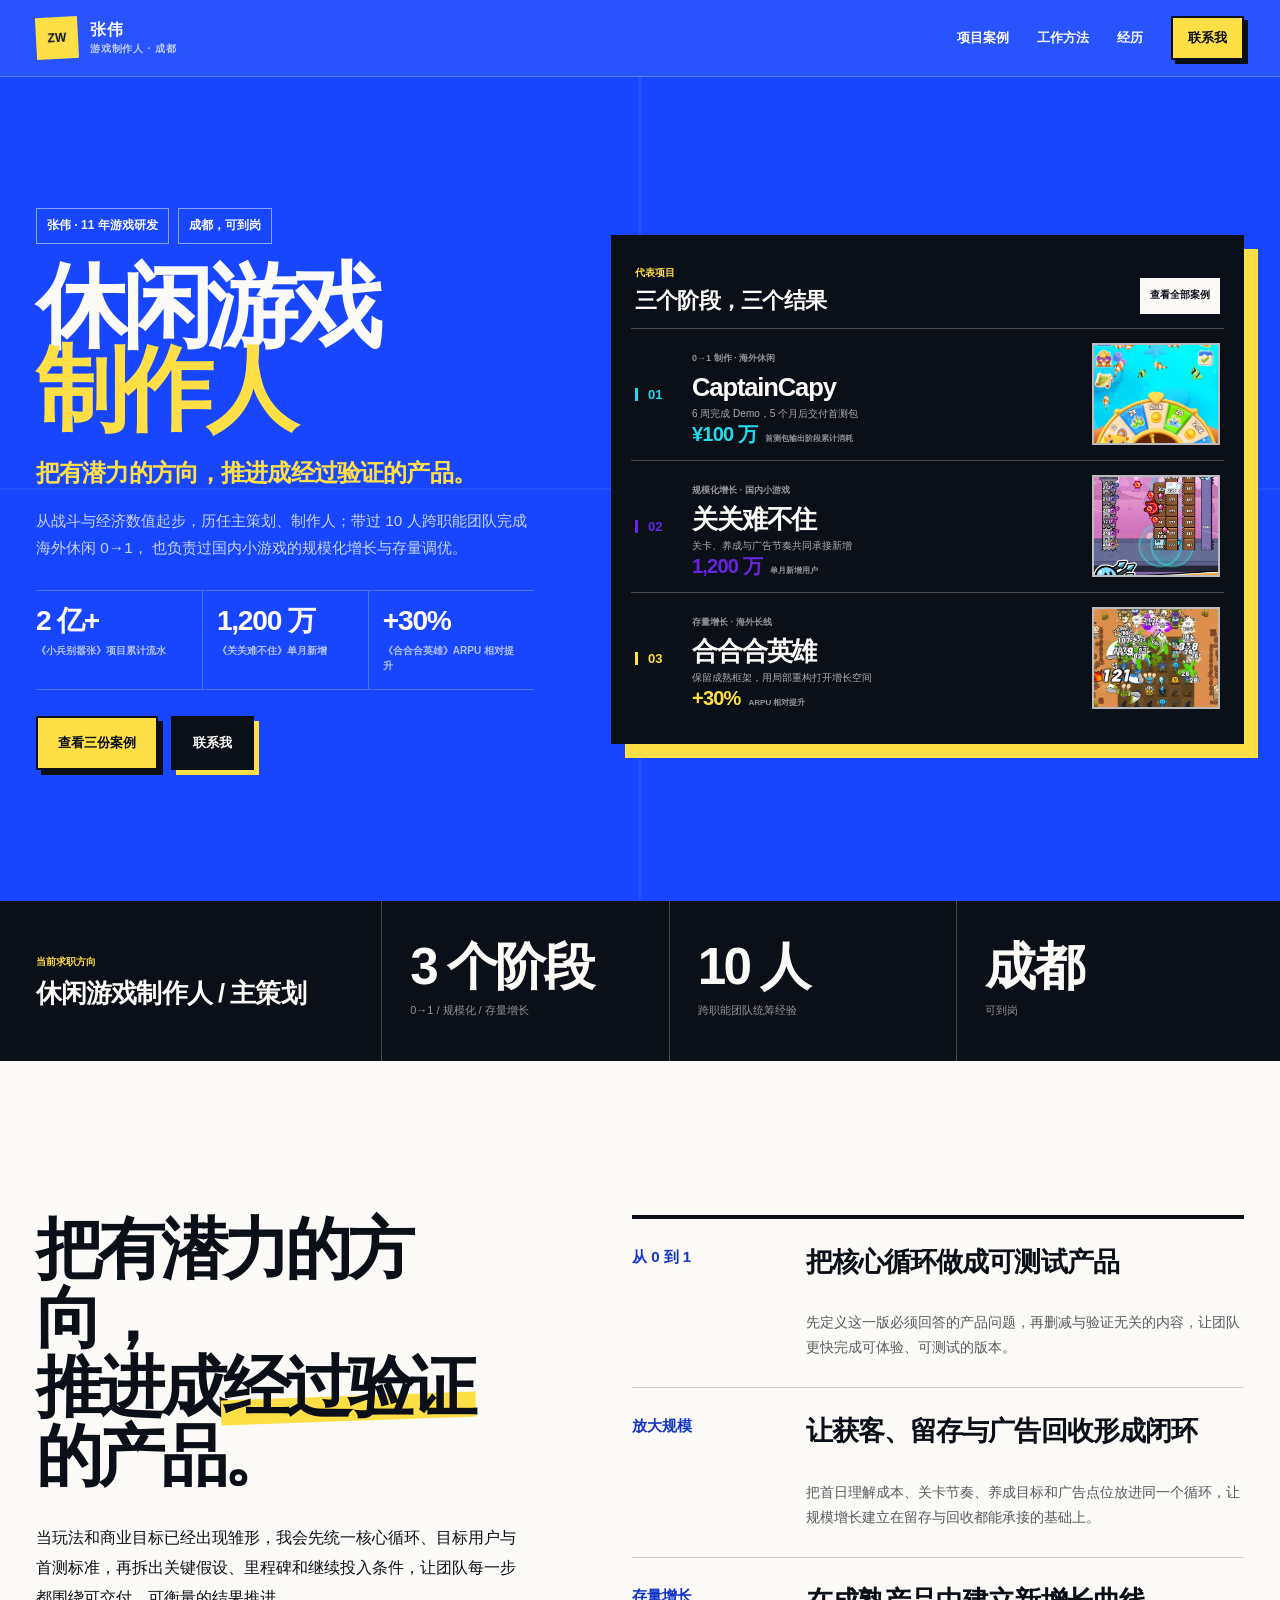
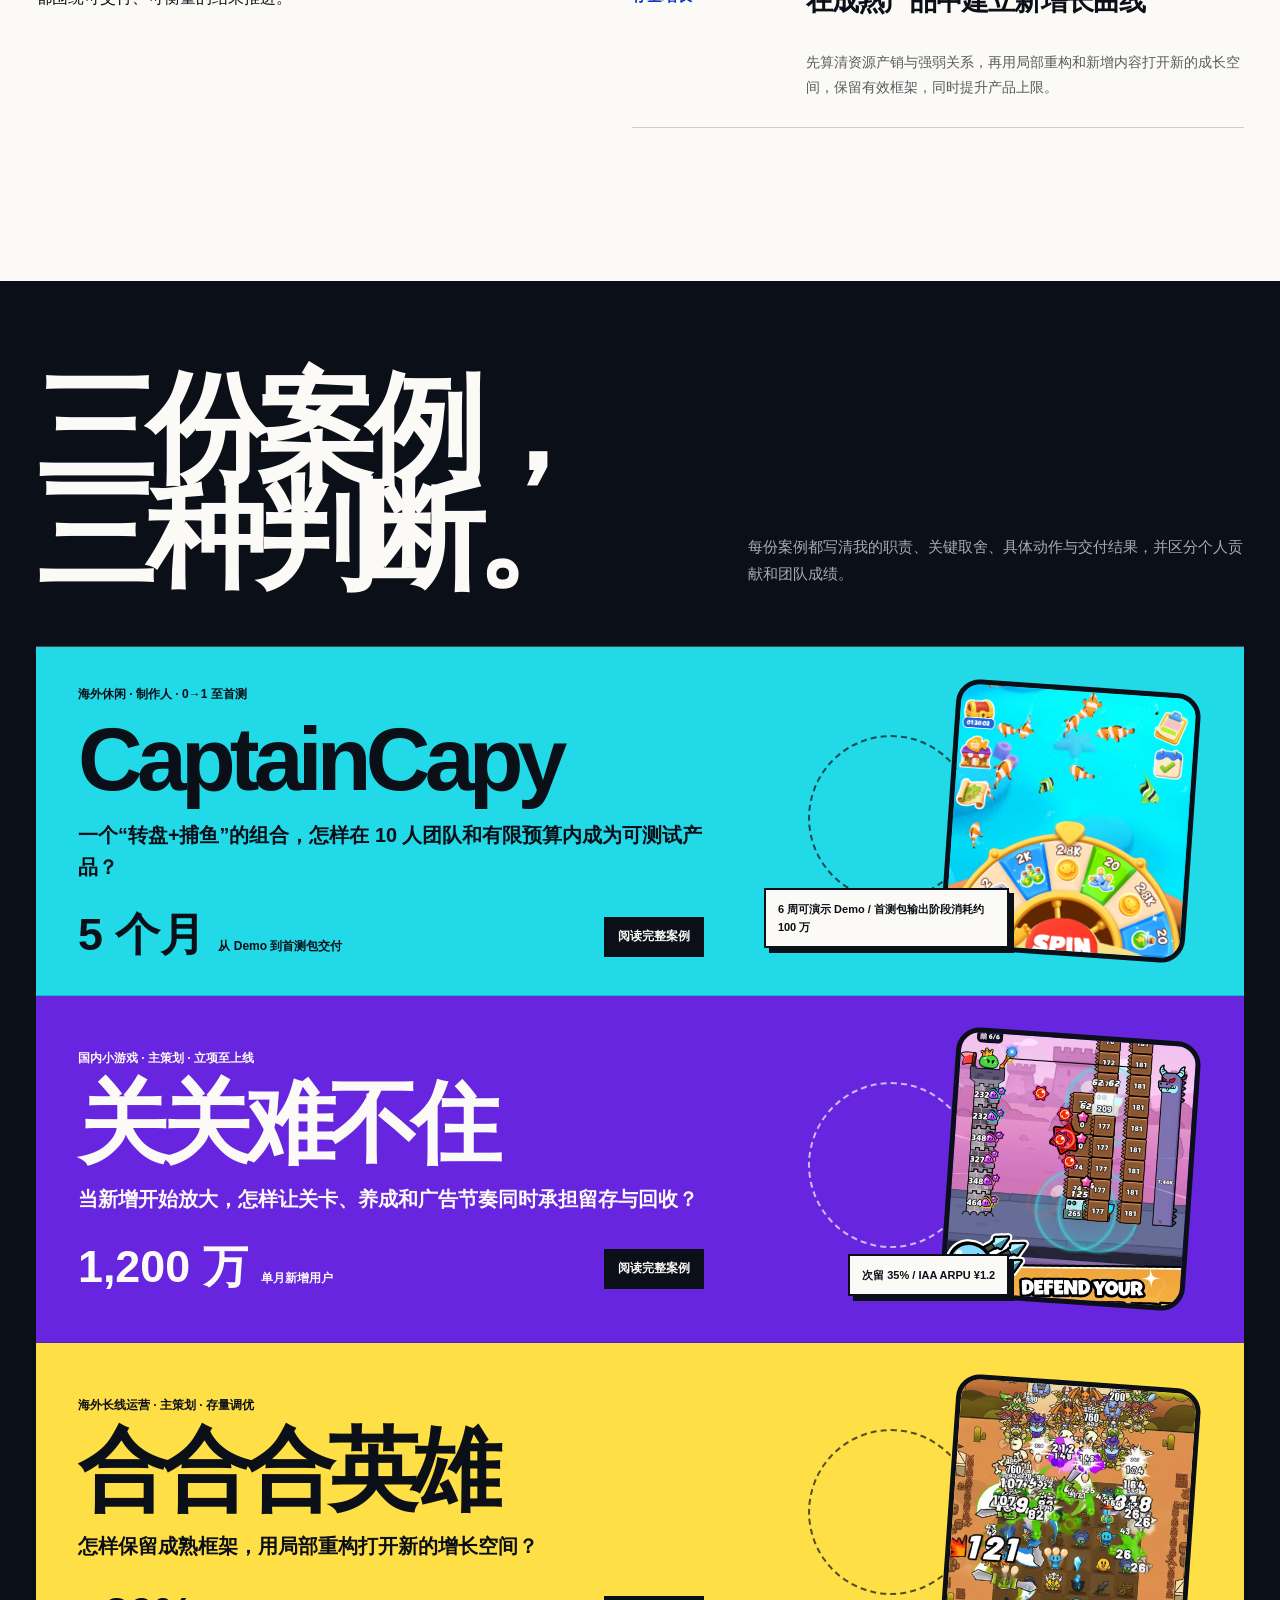
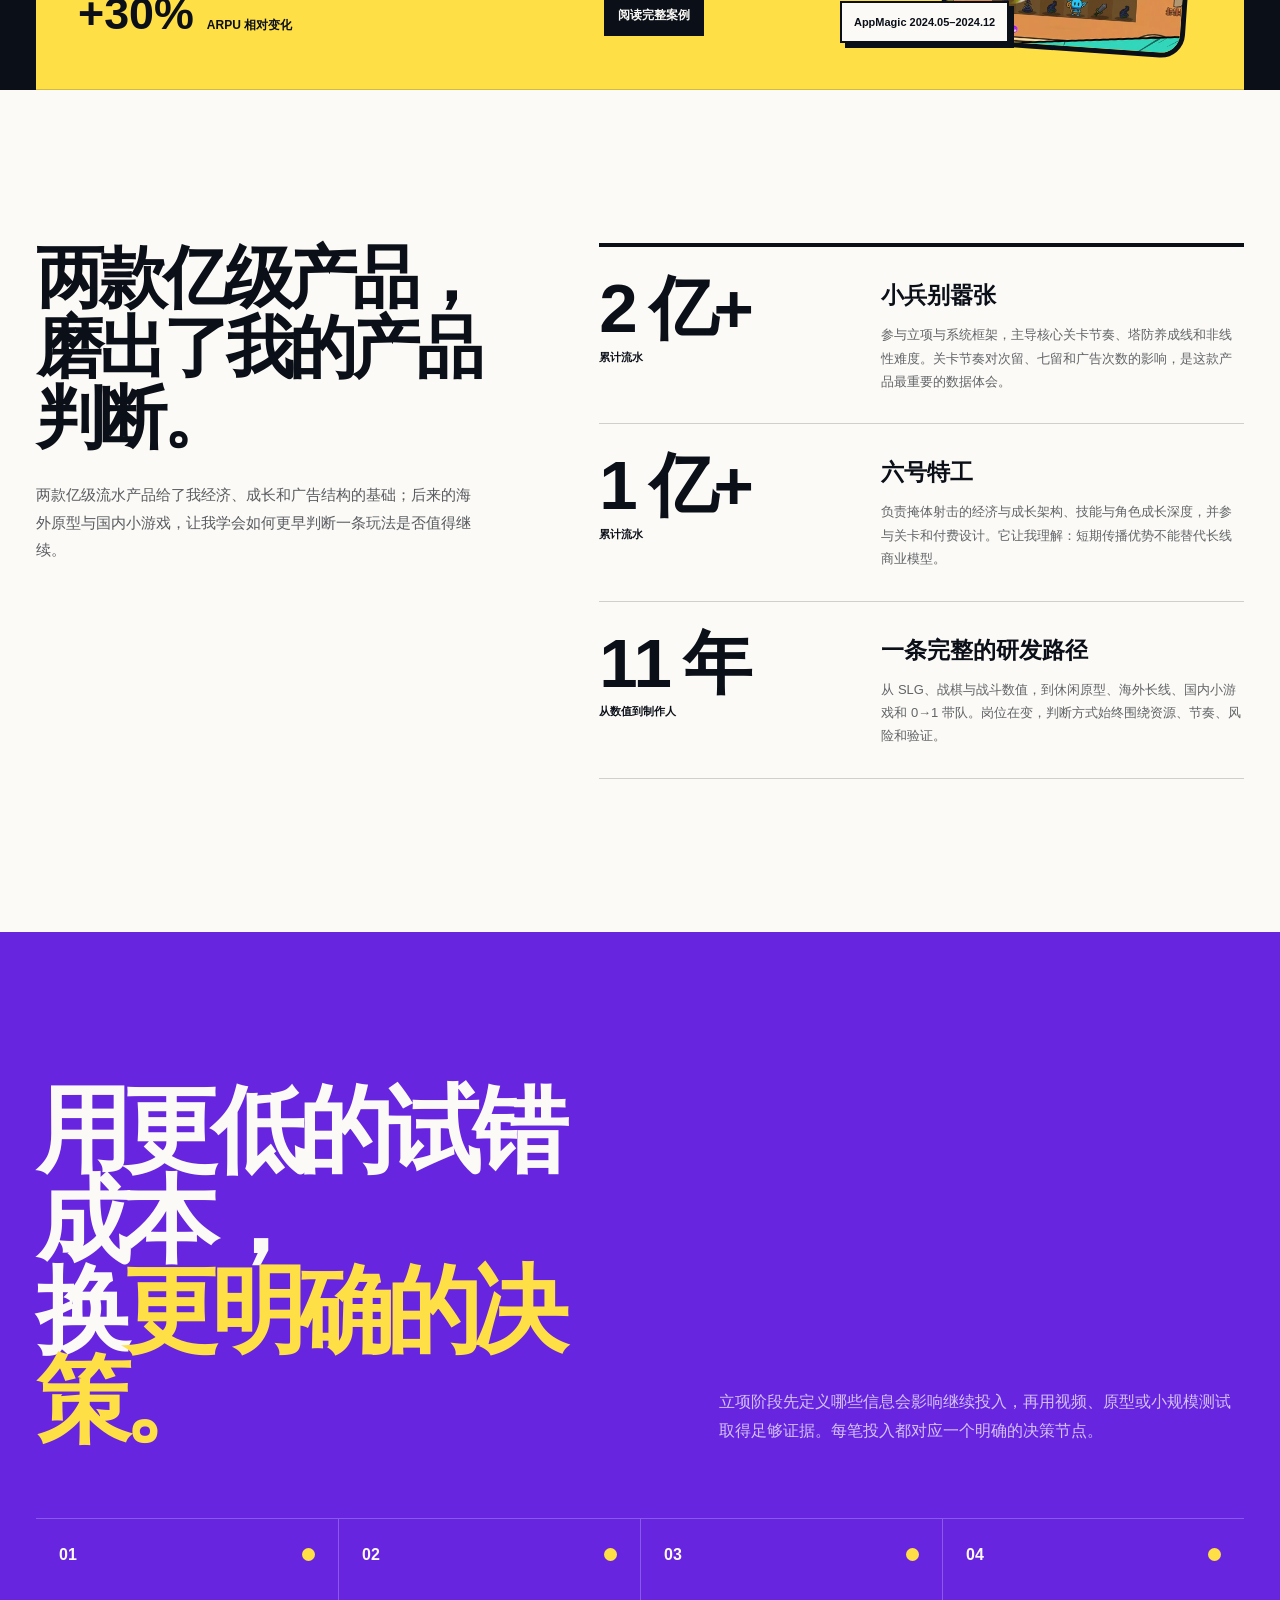
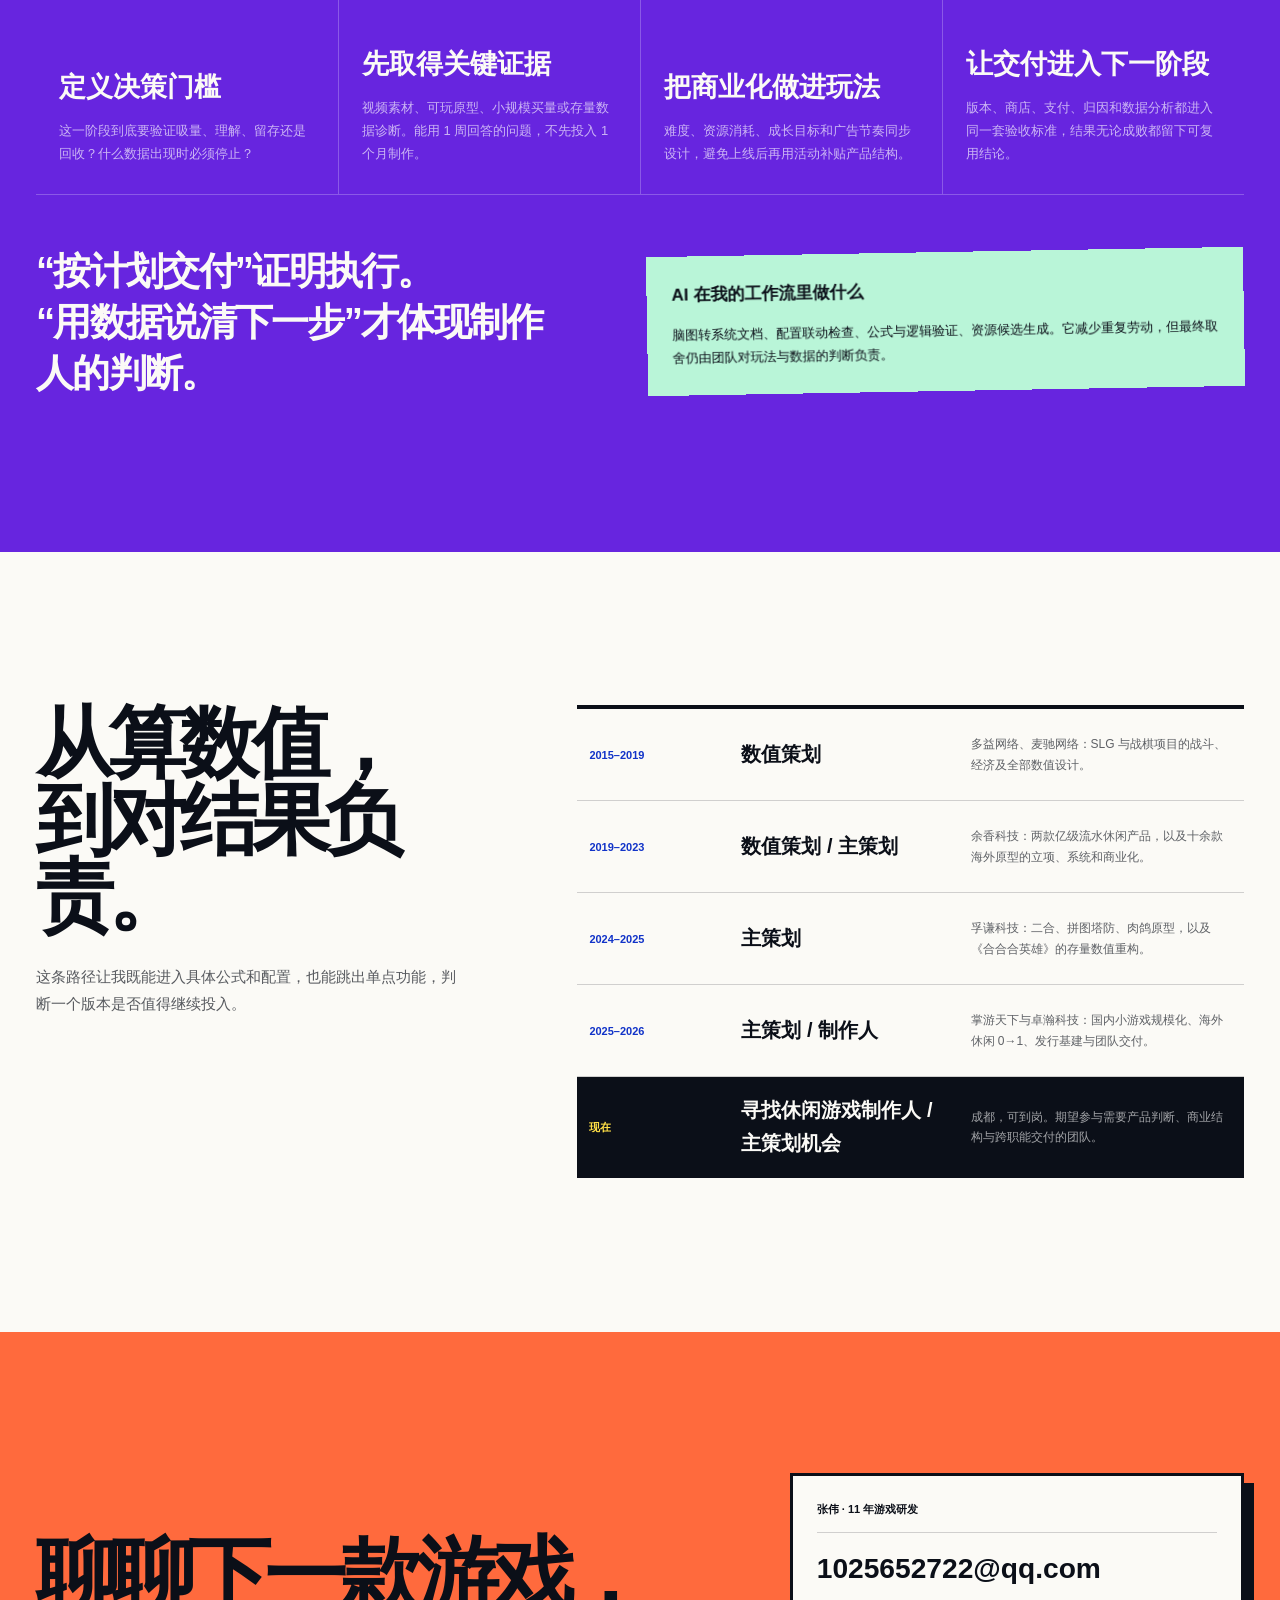
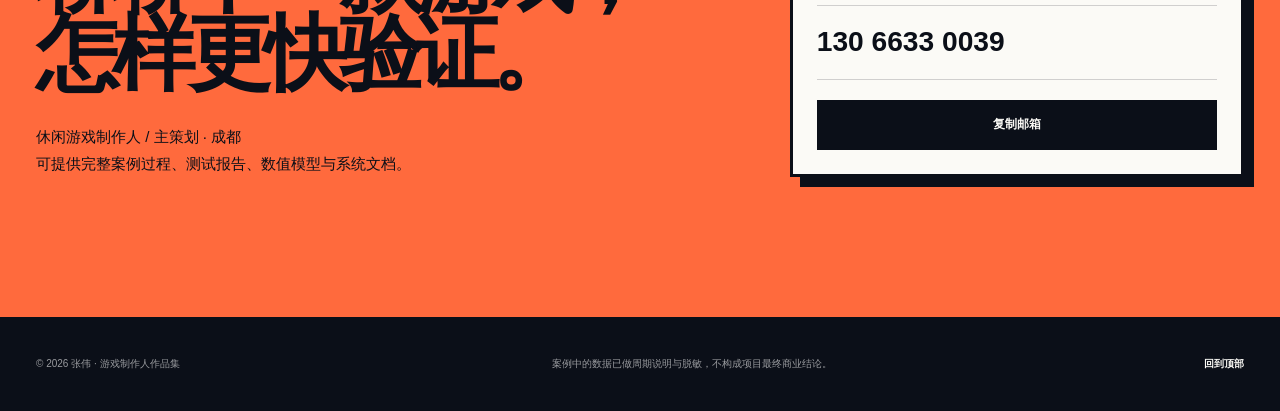
==== commit 2771190a: "Redesign homepage as portfolio overview" ====
--- a/index.html
+++ b/index.html
@@ -9,6 +9,7 @@
     />
     <meta name="theme-color" content="#1846ff" />
     <title>张伟｜游戏制作人作品集</title>
+    <link rel="icon" type="image/svg+xml" href="favicon.svg" />
     <link rel="stylesheet" href="styles.css" />
   </head>
   <body class="home">
@@ -40,53 +41,91 @@
 
     <main id="main">
       <section class="hero hero-load">
-        <div class="hero-inner">
+        <div class="hero-inner hero-overview">
           <div class="hero-copy">
             <p class="hero-kicker">
-              <span>11 年游戏研发</span><span>0→1 制作</span><span>经济与商业化</span>
+              <span>张伟 · 11 年游戏研发</span><span>成都，可到岗</span>
             </p>
-            <h1>先证明<br />玩法成立，<br /><strong>再把投入放大。</strong></h1>
+            <h1>休闲游戏<br /><strong>制作人</strong></h1>
+            <p class="hero-position">把有潜力的方向，推进成经过验证的产品。</p>
             <p class="hero-lead">
-              我从战斗与经济数值起步，做过主策划，也独立带过 10 人团队从立项走到首测。我的工作，是把“感觉有机会”拆成能验证的问题，再让玩法、商业化和交付共用一条时间线。
+              从战斗与经济数值起步，历任主策划、制作人；带过 10 人跨职能团队完成海外休闲 0→1，
+              也负责过国内小游戏的规模化增长与存量调优。
             </p>
+            <div class="hero-impact" aria-label="代表成果">
+              <div><strong>2 亿+</strong><span>《小兵别嚣张》项目累计流水</span></div>
+              <div><strong>1,200 万</strong><span>《关关难不住》单月新增</span></div>
+              <div><strong>+30%</strong><span>《合合合英雄》ARPU 相对提升</span></div>
+            </div>
             <div class="hero-actions">
               <a class="button button-yellow" href="#work">查看三份案例</a>
-              <a class="button button-dark" href="cases/captaincapy.html">从 0→1 项目读起</a>
-            </div>
-          </div>
-
-          <div class="hero-stage" aria-label="代表项目截图与验证路径">
-            <div class="orbit">
-              <span class="orbit-label">问题</span>
-              <span class="orbit-label">证据</span>
-              <span class="orbit-label">取舍</span>
-              <span class="orbit-label">验证</span>
-            </div>
-            <div class="hero-main-shot">
-              <img src="assets/captain-fishing.webp" alt="CaptainCapy 捕鱼玩法画面" />
-            </div>
-            <img class="hero-side-shot" src="assets/guanguan-burst.webp" alt="关关难不住战斗画面" />
-            <img class="hero-side-shot secondary" src="assets/slime-key.webp" alt="Slime Legion 主视觉" />
-            <div class="shot-note top">
-              <strong>6 周</strong>
-              <span>从核心循环到可玩 Demo</span>
-            </div>
-            <div class="shot-note bottom">
-              <strong>¥100 万</strong>
-              <span>首测包输出阶段累计消耗</span>
-            </div>
-          </div>
-        </div>
-      </section>
-
-      <section class="proof-ribbon" aria-label="职业结果">
+              <a class="button button-dark" href="#contact">联系我</a>
+            </div>
+          </div>
+
+          <aside class="hero-index" aria-labelledby="hero-project-title">
+            <div class="hero-index-head">
+              <div>
+                <span>代表项目</span>
+                <h2 id="hero-project-title">三个阶段，三个结果</h2>
+              </div>
+              <a href="#work">查看全部案例</a>
+            </div>
+
+            <a class="hero-project captain" href="cases/captaincapy.html">
+              <span class="hero-project-no">01</span>
+              <div class="hero-project-copy">
+                <small>0→1 制作 · 海外休闲</small>
+                <h3>CaptainCapy</h3>
+                <p>6 周完成 Demo，5 个月后交付首测包</p>
+              </div>
+              <div class="hero-project-metric">
+                <strong>¥100 万</strong>
+                <span>首测包输出阶段累计消耗</span>
+              </div>
+              <img src="assets/captain-spin.webp" alt="CaptainCapy 转盘主界面" />
+            </a>
+
+            <a class="hero-project guanguan" href="cases/guanguan.html">
+              <span class="hero-project-no">02</span>
+              <div class="hero-project-copy">
+                <small>规模化增长 · 国内小游戏</small>
+                <h3>关关难不住</h3>
+                <p>关卡、养成与广告节奏共同承接新增</p>
+              </div>
+              <div class="hero-project-metric">
+                <strong>1,200 万</strong>
+                <span>单月新增用户</span>
+              </div>
+              <img src="assets/guanguan-boss.webp" alt="关关难不住首领关卡画面" />
+            </a>
+
+            <a class="hero-project slime" href="cases/slime-legion.html">
+              <span class="hero-project-no">03</span>
+              <div class="hero-project-copy">
+                <small>存量增长 · 海外长线</small>
+                <h3>合合合英雄</h3>
+                <p>保留成熟框架，用局部重构打开增长空间</p>
+              </div>
+              <div class="hero-project-metric">
+                <strong>+30%</strong>
+                <span>ARPU 相对提升</span>
+              </div>
+              <img src="assets/slime-battle.webp" alt="Slime Legion 战斗界面" />
+            </a>
+          </aside>
+        </div>
+      </section>
+
+      <section class="proof-ribbon" aria-label="岗位概览">
         <div class="shell proof-grid">
           <div class="proof-intro">
-            简历记录结果，案例说明结果是怎么产生的：我如何判断机会、控制范围、协调团队，并把版本交付到下一阶段。
-          </div>
-          <div class="proof-stat"><strong>2 亿+</strong><span>《小兵别嚣张》项目累计流水</span></div>
-          <div class="proof-stat"><strong>1,200 万</strong><span>《关关难不住》单月新增</span></div>
-          <div class="proof-stat"><strong>30%</strong><span>《合合合英雄》ARPU 相对提升</span></div>
+            <span>当前求职方向</span>
+            <strong>休闲游戏制作人 / 主策划</strong>
+          </div>
+          <div class="proof-stat"><strong>3 个阶段</strong><span>0→1 / 规模化 / 存量增长</span></div>
+          <div class="proof-stat"><strong>10 人</strong><span>跨职能团队统筹经验</span></div>
+          <div class="proof-stat"><strong>成都</strong><span>可到岗</span></div>
         </div>
       </section>
 
--- a/styles.css
+++ b/styles.css
@@ -2380,6 +2380,416 @@
   }
 }
 
+/* Overview hero */
+
+.hero-overview {
+  grid-template-columns: minmax(0, 0.88fr) minmax(530px, 1.12fr);
+  gap: clamp(42px, 6vw, 94px);
+  align-items: center;
+  padding-block: clamp(44px, 6vh, 76px);
+}
+
+.hero-overview .hero-copy {
+  max-width: 650px;
+}
+
+.hero-overview h1 {
+  max-width: 640px;
+  font-size: clamp(74px, 7.2vw, 112px);
+  line-height: 0.9;
+  letter-spacing: -0.075em;
+}
+
+.hero-overview h1 strong {
+  display: inline-block;
+}
+
+.hero-position {
+  max-width: 590px;
+  margin: 25px 0 0;
+  color: var(--yellow);
+  font-size: clamp(21px, 1.9vw, 30px);
+  font-weight: 900;
+  line-height: 1.35;
+  letter-spacing: -0.035em;
+}
+
+.hero-overview .hero-lead {
+  max-width: 610px;
+  margin-top: 18px;
+  font-size: clamp(14px, 1.2vw, 17px);
+  line-height: 1.75;
+}
+
+.hero-impact {
+  margin-top: 28px;
+  border-top: 1px solid var(--line-light);
+  border-bottom: 1px solid var(--line-light);
+  display: grid;
+  grid-template-columns: repeat(3, minmax(0, 1fr));
+}
+
+.hero-impact div {
+  min-height: 88px;
+  padding: 16px 14px;
+  border-left: 1px solid var(--line-light);
+}
+
+.hero-impact div:first-child {
+  padding-left: 0;
+  border-left: 0;
+}
+
+.hero-impact strong {
+  display: block;
+  font: 900 clamp(24px, 2.2vw, 34px)/1 var(--display);
+  letter-spacing: -0.045em;
+}
+
+.hero-impact span {
+  display: block;
+  margin-top: 8px;
+  color: rgba(255, 255, 255, 0.67);
+  font-size: 10px;
+  font-weight: 700;
+  line-height: 1.5;
+}
+
+.hero-overview .hero-actions {
+  margin-top: 26px;
+}
+
+.hero-index {
+  width: 100%;
+  max-width: 760px;
+  justify-self: end;
+  padding: 18px;
+  color: var(--paper);
+  background: var(--ink);
+  border: 2px solid var(--ink);
+  box-shadow: 14px 14px 0 var(--yellow);
+}
+
+.hero-index-head {
+  min-height: 66px;
+  padding: 3px 4px 14px;
+  display: flex;
+  align-items: flex-end;
+  justify-content: space-between;
+  gap: 24px;
+}
+
+.hero-index-head span {
+  color: var(--yellow);
+  font-size: 10px;
+  font-weight: 900;
+}
+
+.hero-index-head h2 {
+  margin: 5px 0 0;
+  font-size: 22px;
+  line-height: 1.1;
+  letter-spacing: -0.035em;
+}
+
+.hero-index-head a {
+  min-height: 36px;
+  display: inline-flex;
+  align-items: center;
+  padding: 0 10px;
+  color: var(--ink);
+  background: var(--paper);
+  font-size: 10px;
+  font-weight: 900;
+  white-space: nowrap;
+}
+
+.hero-project {
+  --project-accent: var(--aqua);
+  min-height: 132px;
+  padding: 14px 4px;
+  display: grid;
+  grid-template-columns: 42px minmax(0, 1fr) 128px;
+  grid-template-rows: auto auto;
+  grid-template-areas:
+    "number copy image"
+    "number metric image";
+  align-items: center;
+  gap: 0 15px;
+  border-top: 1px solid var(--line-light);
+  transition: background 160ms ease;
+}
+
+.hero-project.guanguan {
+  --project-accent: var(--violet);
+}
+
+.hero-project.slime {
+  --project-accent: var(--yellow);
+}
+
+.hero-project:hover,
+.hero-project:focus-visible {
+  background: rgba(255, 255, 255, 0.07);
+}
+
+.hero-project-no {
+  grid-area: number;
+  align-self: center;
+  padding-left: 10px;
+  color: var(--project-accent);
+  border-left: 3px solid var(--project-accent);
+  font: 900 13px/1 var(--display);
+}
+
+.hero-project-copy {
+  grid-area: copy;
+  min-width: 0;
+}
+
+.hero-project-copy small {
+  color: rgba(255, 255, 255, 0.55);
+  font-size: 9px;
+  font-weight: 800;
+}
+
+.hero-project-copy h3 {
+  margin: 5px 0 0;
+  font-size: clamp(23px, 2vw, 31px);
+  line-height: 1;
+  letter-spacing: -0.045em;
+}
+
+.hero-project-copy p {
+  margin: 7px 0 0;
+  color: rgba(255, 255, 255, 0.65);
+  font-size: 10px;
+  line-height: 1.45;
+}
+
+.hero-project-metric {
+  grid-area: metric;
+  align-self: end;
+  display: flex;
+  align-items: baseline;
+  gap: 8px;
+}
+
+.hero-project-metric strong {
+  color: var(--project-accent);
+  font: 900 20px/1 var(--display);
+  letter-spacing: -0.04em;
+}
+
+.hero-project-metric span {
+  color: rgba(255, 255, 255, 0.56);
+  font-size: 8px;
+  font-weight: 700;
+}
+
+.hero-project img {
+  grid-area: image;
+  width: 128px;
+  height: 102px;
+  object-fit: cover;
+  object-position: center 52%;
+  border: 2px solid rgba(255, 255, 255, 0.72);
+  transition: transform 180ms ease;
+}
+
+.hero-project:hover img,
+.hero-project:focus-visible img {
+  transform: scale(1.03);
+}
+
+.proof-intro {
+  display: grid;
+  align-content: center;
+  gap: 8px;
+}
+
+.proof-intro span {
+  color: var(--yellow);
+  font-size: 10px;
+  font-weight: 800;
+}
+
+.proof-intro strong {
+  color: var(--paper);
+  font-size: clamp(20px, 2vw, 29px);
+  line-height: 1.2;
+  letter-spacing: -0.035em;
+}
+
+.hero-load .hero-index {
+  animation: hero-index-in 850ms 120ms cubic-bezier(0.2, 0.8, 0.2, 1) both;
+}
+
+@keyframes hero-index-in {
+  from {
+    opacity: 0;
+    transform: translateY(24px) rotate(0.7deg);
+  }
+  to {
+    opacity: 1;
+    transform: translateY(0) rotate(0);
+  }
+}
+
+@media (max-width: 1100px) {
+  .hero {
+    min-height: auto;
+  }
+
+  .hero-overview {
+    min-height: auto;
+    grid-template-columns: 1fr;
+    gap: 48px;
+    padding-block: 58px 70px;
+  }
+
+  .hero-overview .hero-copy,
+  .hero-index {
+    max-width: 820px;
+  }
+
+  .hero-overview h1 {
+    font-size: clamp(72px, 10vw, 104px);
+  }
+
+  .hero-index {
+    justify-self: stretch;
+  }
+}
+
+@media (max-width: 820px) {
+  .hero-overview {
+    gap: 38px;
+    padding-block: 48px 62px;
+  }
+
+  .hero-overview h1 {
+    font-size: clamp(62px, 15vw, 88px);
+  }
+
+  .hero-position {
+    font-size: clamp(20px, 5vw, 27px);
+  }
+
+  .hero-index {
+    padding: 14px;
+    box-shadow: 10px 10px 0 var(--yellow);
+  }
+}
+
+@media (max-width: 520px) {
+  .hero-overview {
+    gap: 32px;
+    padding-block: 38px 52px;
+  }
+
+  .hero-overview h1 {
+    font-size: clamp(57px, 18vw, 74px);
+  }
+
+  .hero-kicker {
+    gap: 6px;
+    margin-bottom: 17px;
+  }
+
+  .hero-impact {
+    margin-top: 23px;
+  }
+
+  .hero-impact div {
+    min-height: 83px;
+    padding: 13px 8px;
+  }
+
+  .hero-impact strong {
+    font-size: 23px;
+  }
+
+  .hero-impact span {
+    font-size: 8px;
+  }
+
+  .hero-index-head {
+    min-height: 58px;
+    align-items: flex-start;
+  }
+
+  .hero-index-head h2 {
+    font-size: 18px;
+  }
+
+  .hero-index-head a {
+    min-height: 32px;
+    font-size: 9px;
+  }
+
+  .hero-project {
+    min-height: 125px;
+    grid-template-columns: 28px minmax(0, 1fr) 82px;
+    gap: 0 9px;
+    padding: 12px 0;
+  }
+
+  .hero-project-no {
+    padding-left: 7px;
+  }
+
+  .hero-project-copy h3 {
+    font-size: 23px;
+  }
+
+  .hero-project-copy p {
+    font-size: 9px;
+  }
+
+  .hero-project-metric {
+    gap: 5px;
+  }
+
+  .hero-project-metric strong {
+    font-size: 17px;
+  }
+
+  .hero-project-metric span {
+    font-size: 7px;
+  }
+
+  .hero-project img {
+    width: 82px;
+    height: 92px;
+  }
+
+  .proof-grid {
+    grid-template-columns: repeat(3, minmax(0, 1fr));
+  }
+
+  .proof-intro {
+    grid-column: 1 / -1;
+  }
+
+  .proof-stat {
+    min-height: 132px;
+    padding: 20px 9px;
+  }
+
+  .proof-stat:nth-child(2) {
+    border-left: 0;
+  }
+
+  .proof-stat strong {
+    font-size: 29px;
+  }
+
+  .proof-stat span {
+    font-size: 9px;
+  }
+}
+
 @media print {
   .site-header,
   .menu-button,
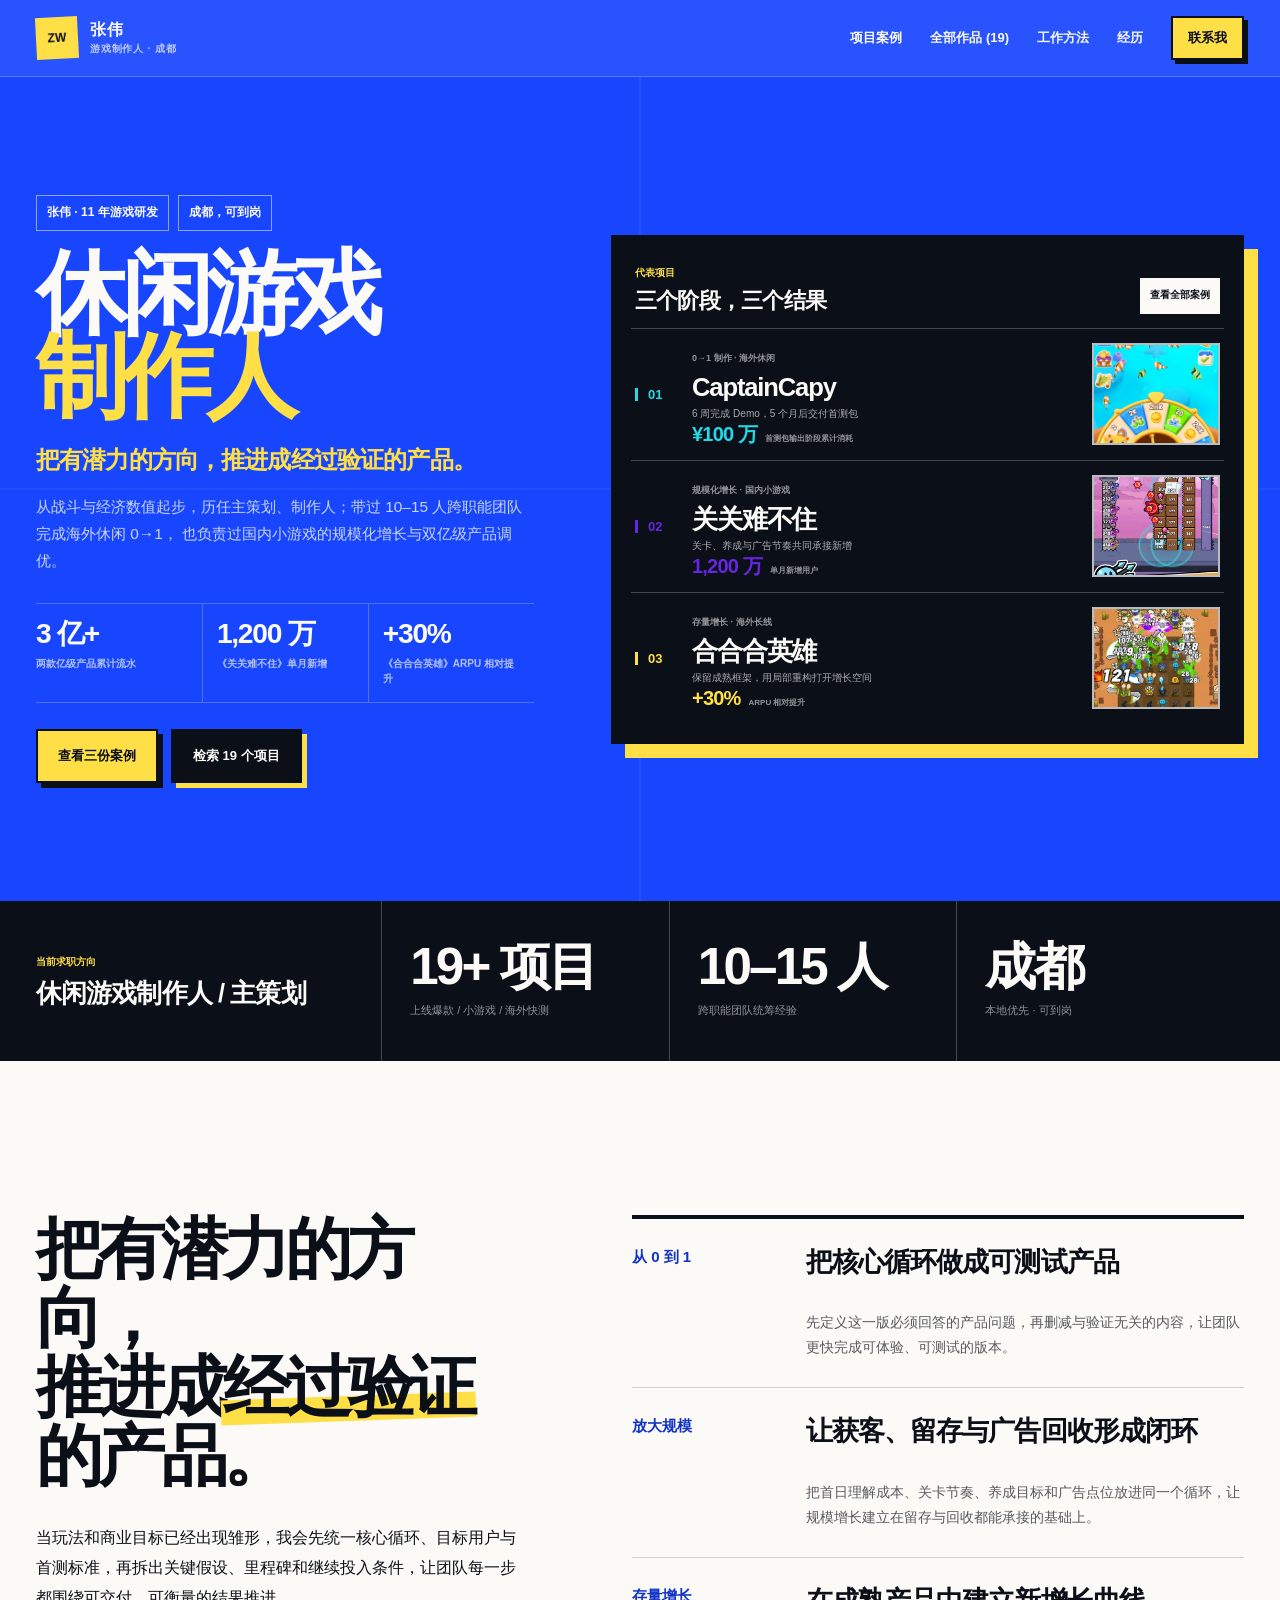
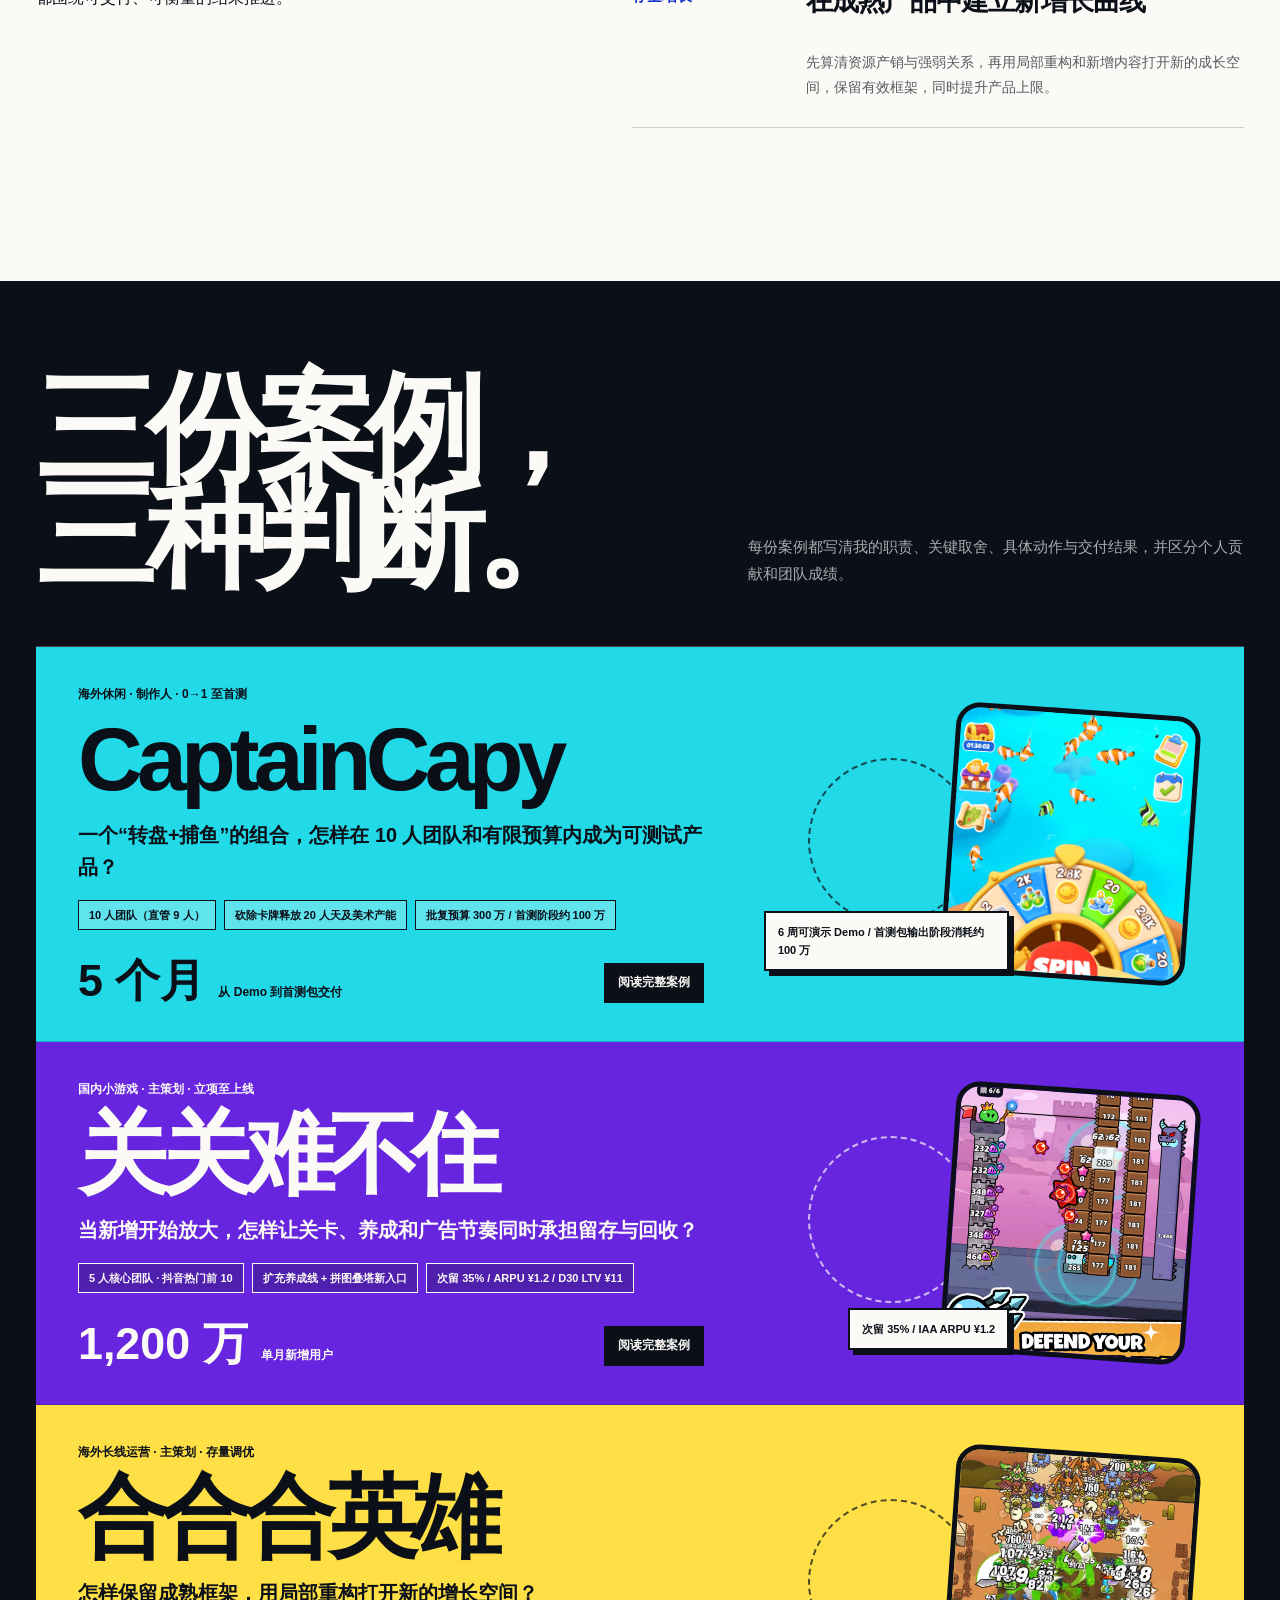
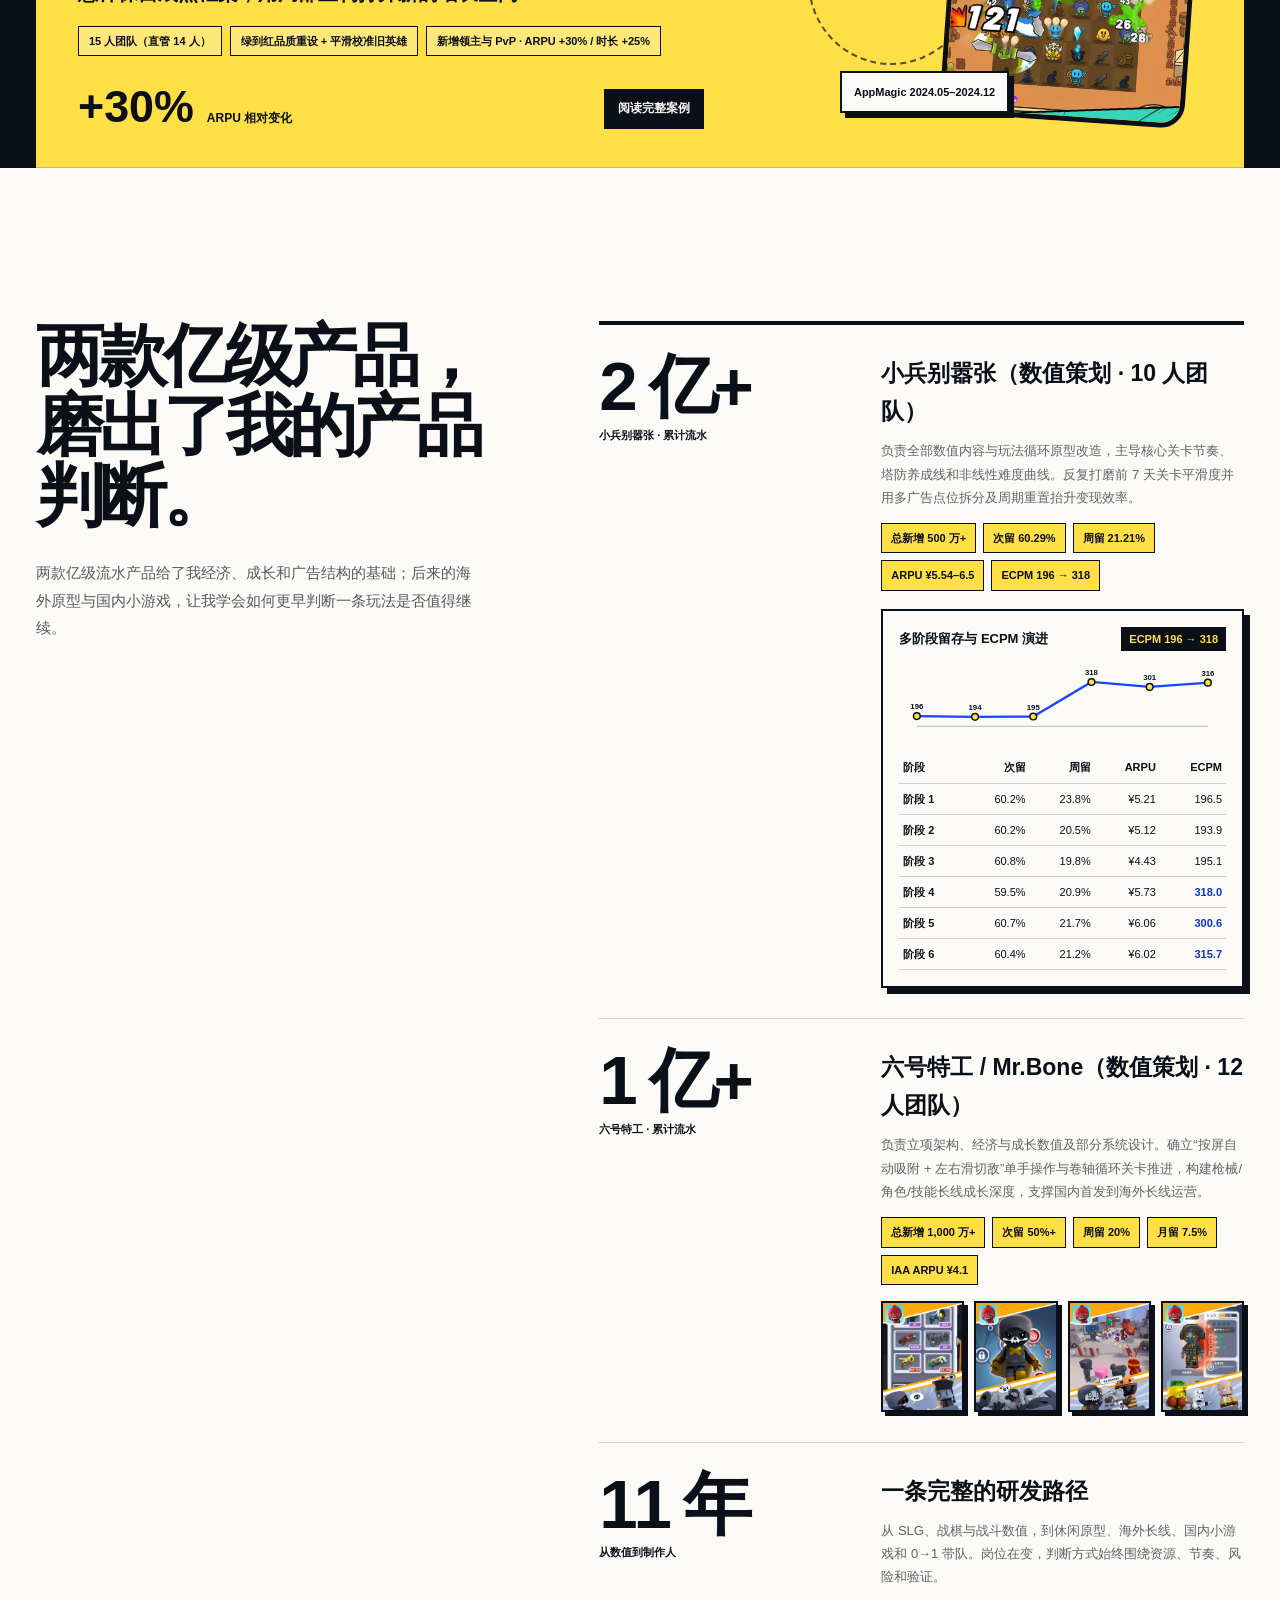
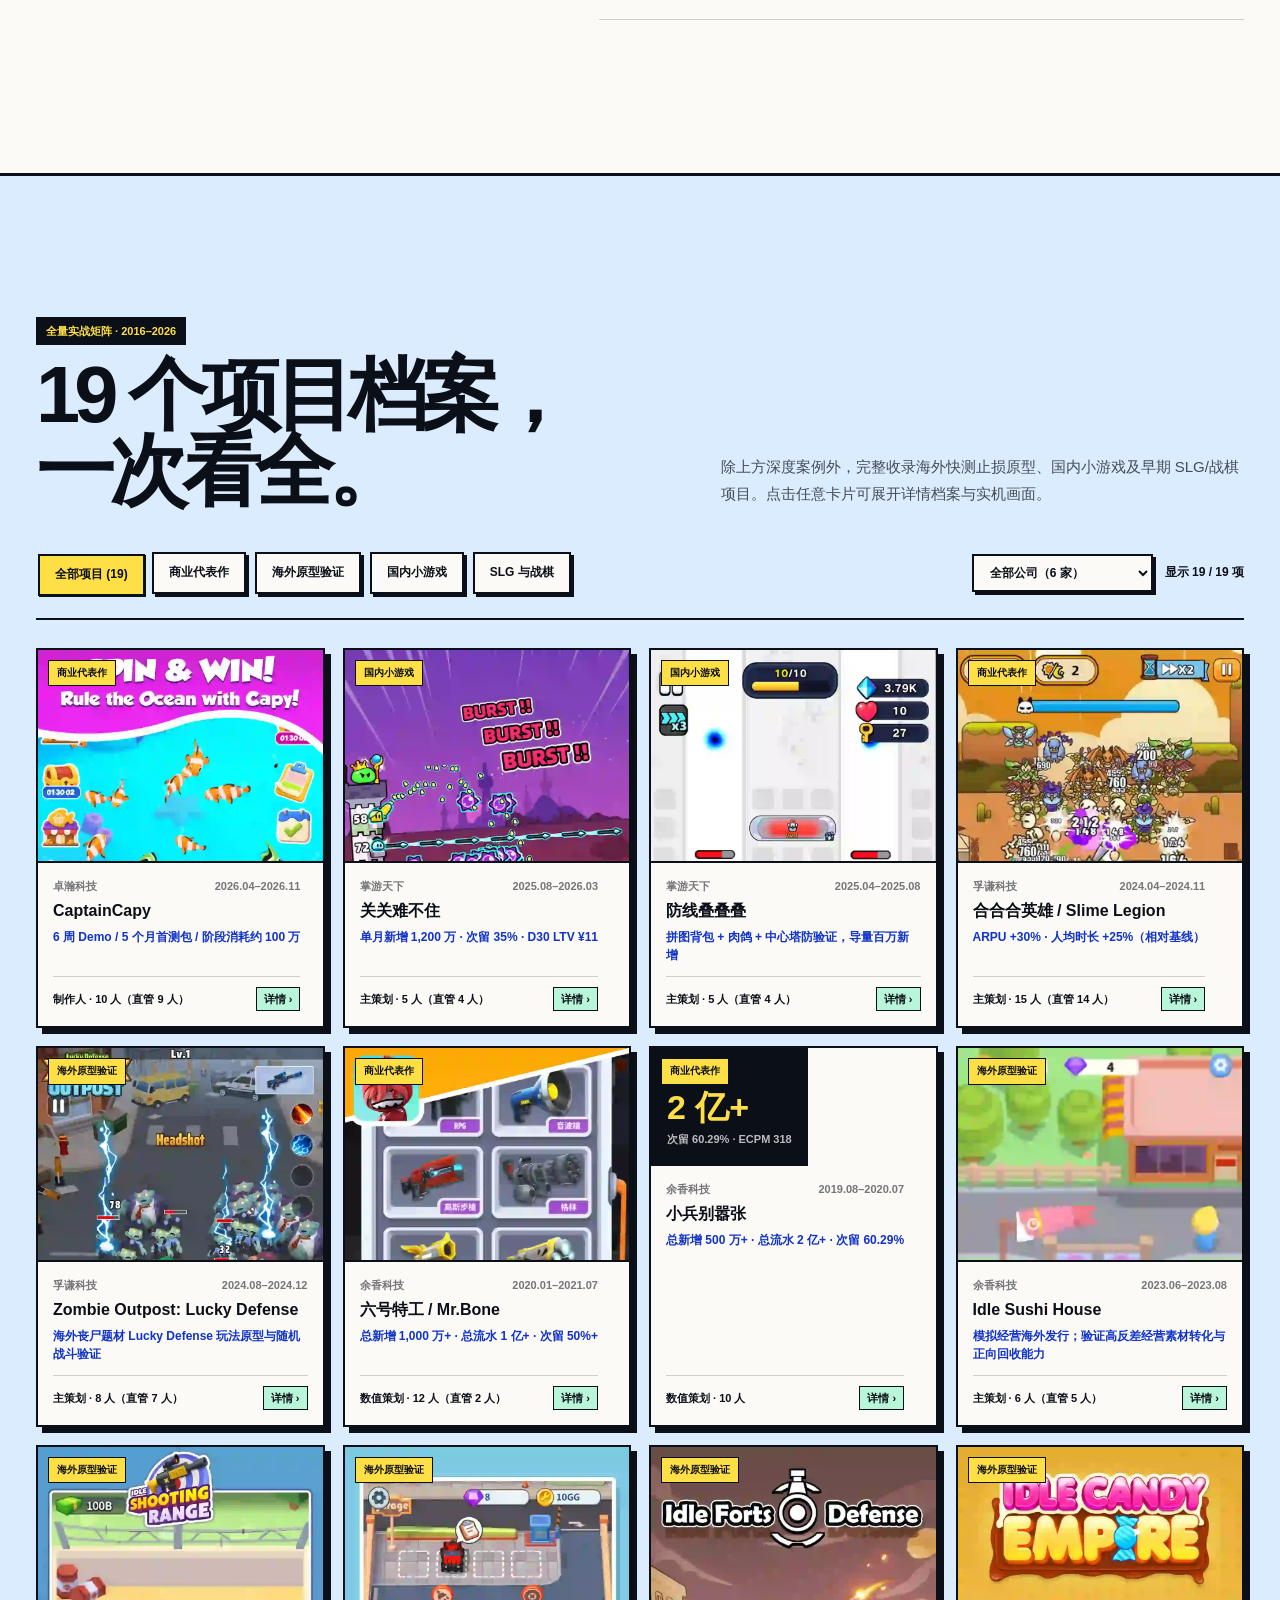
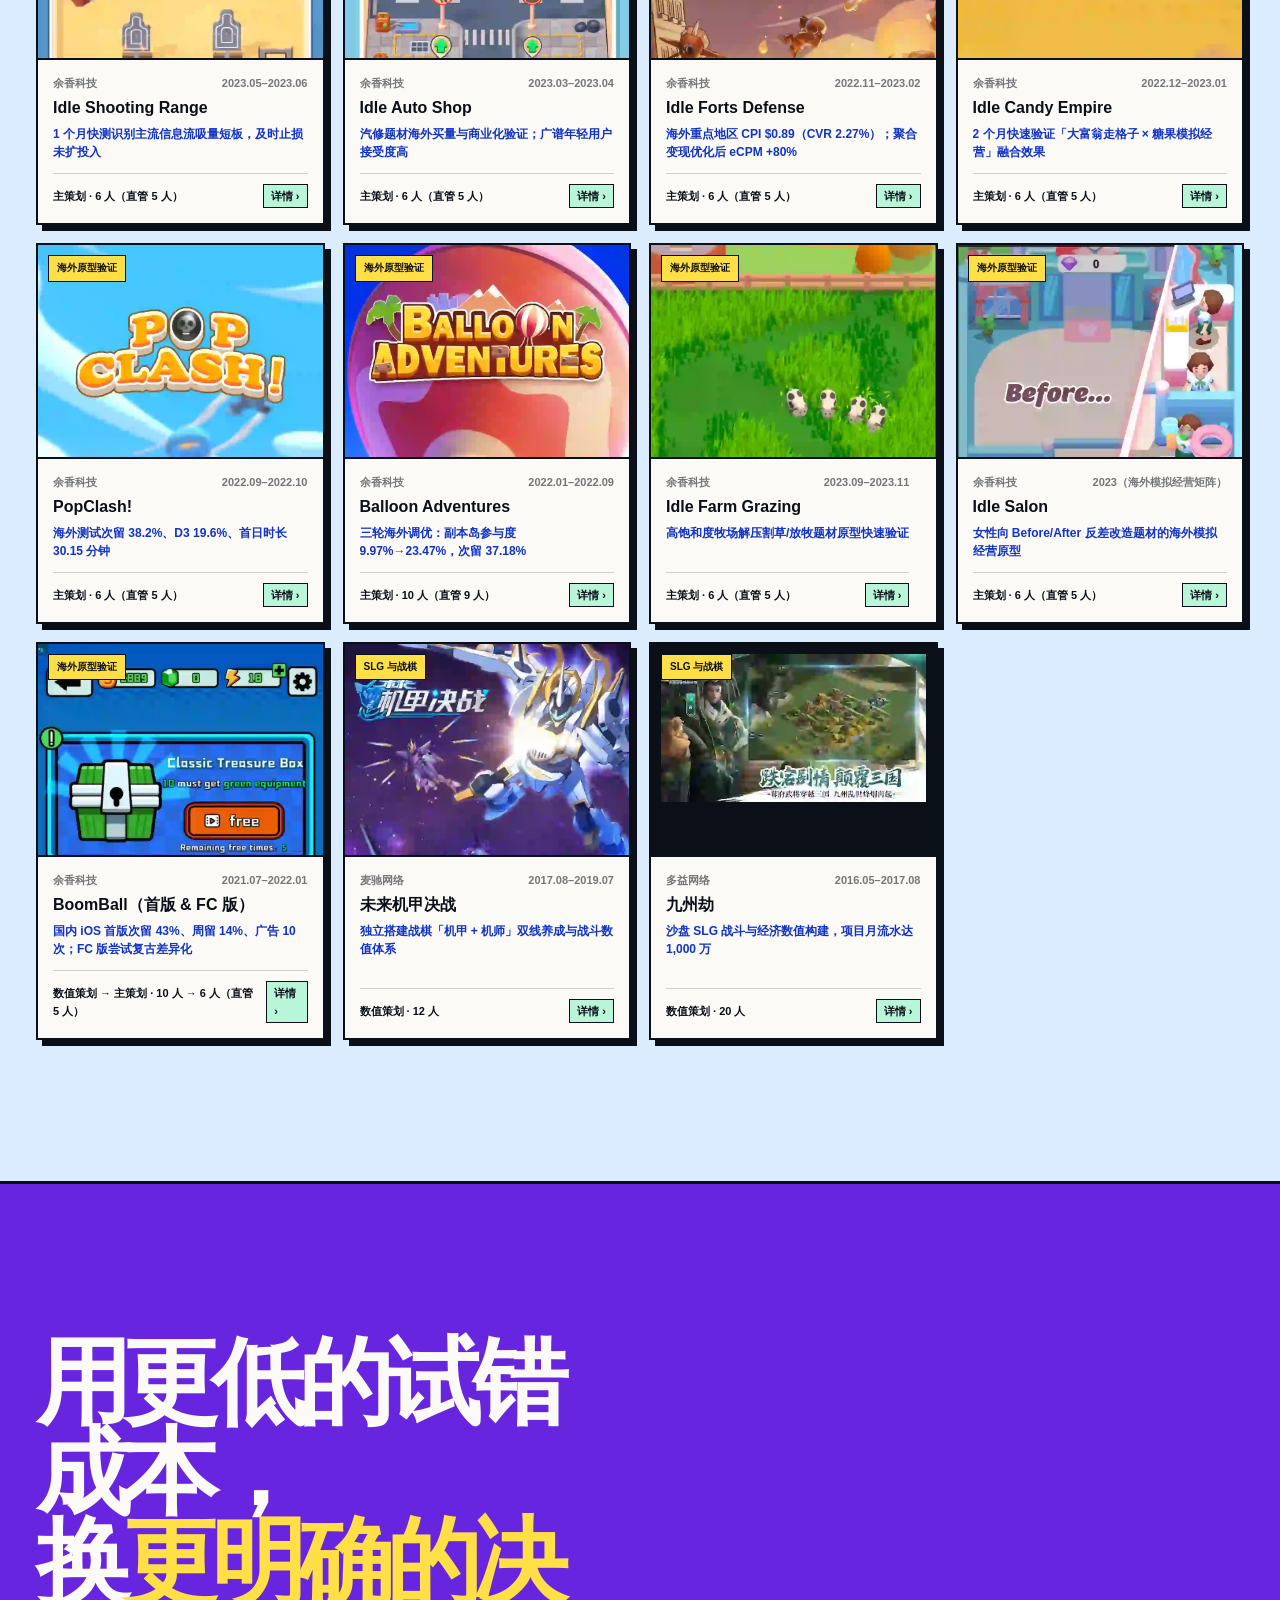
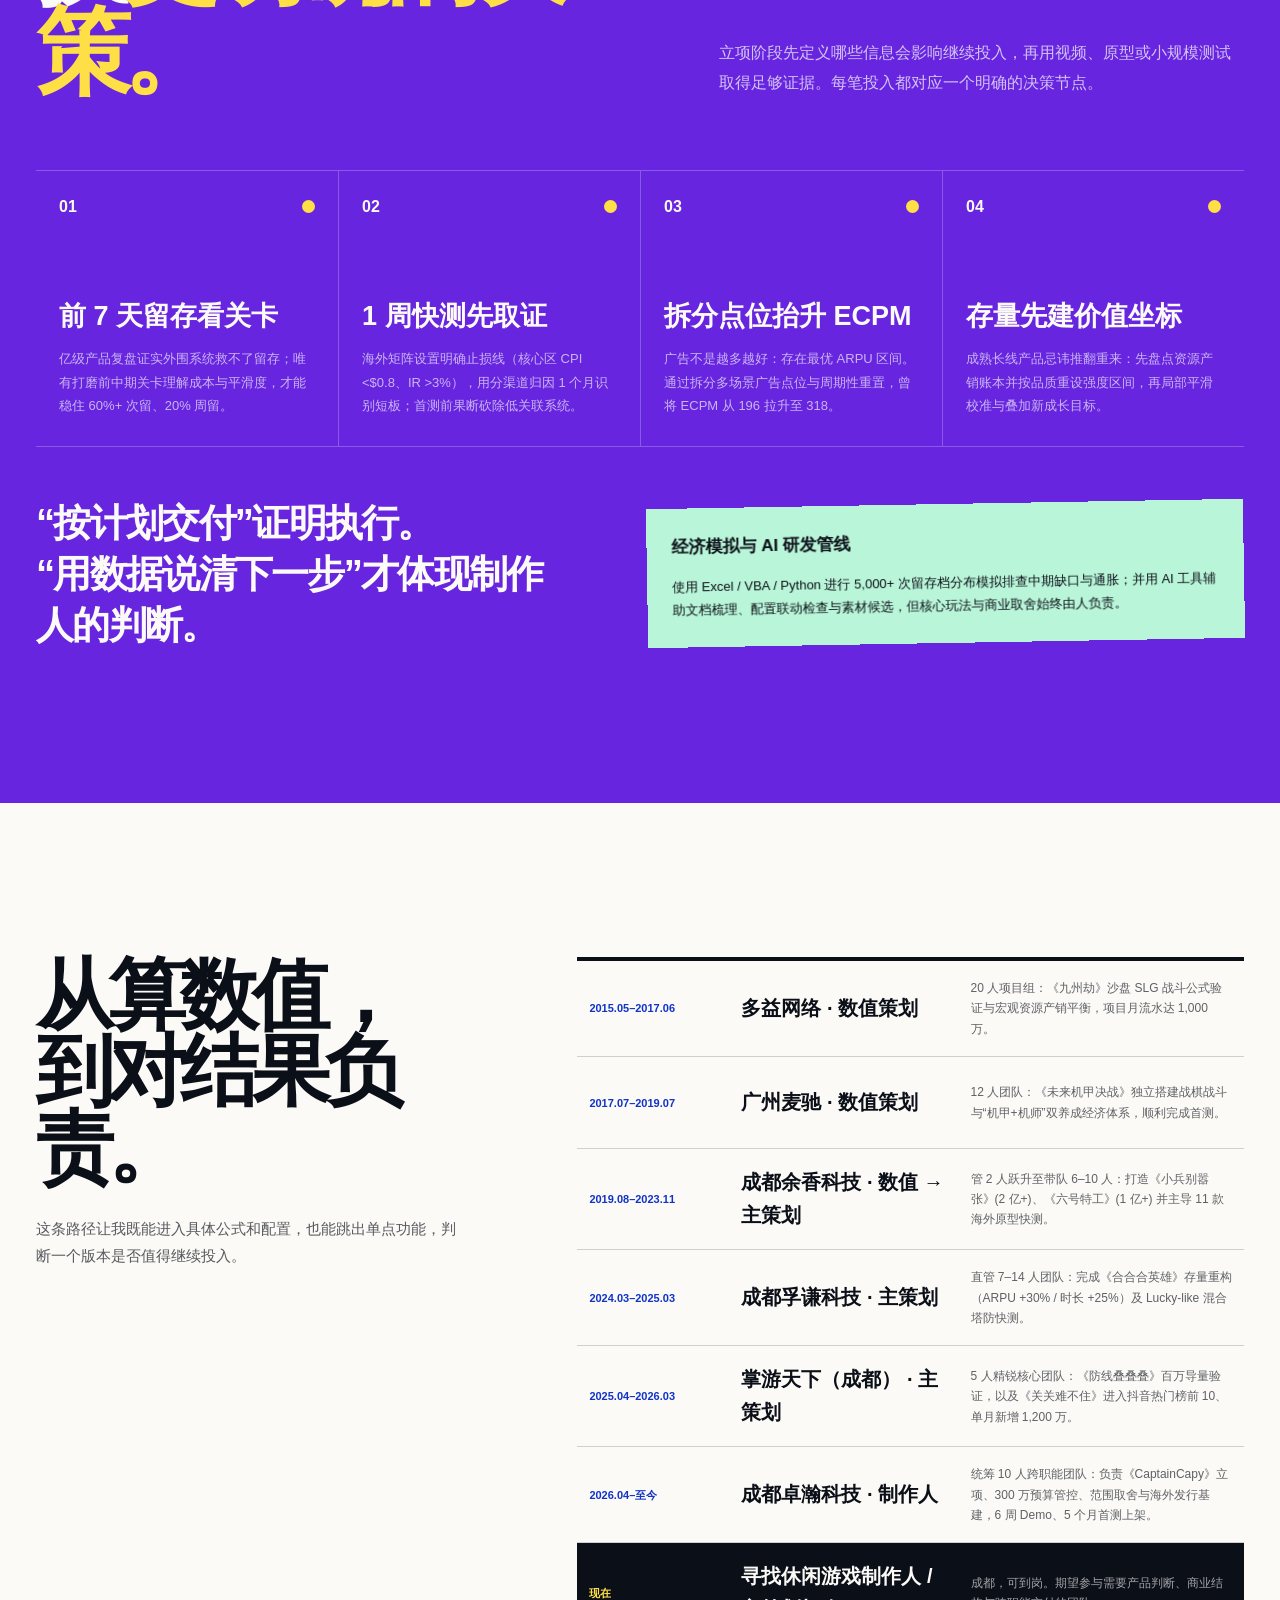
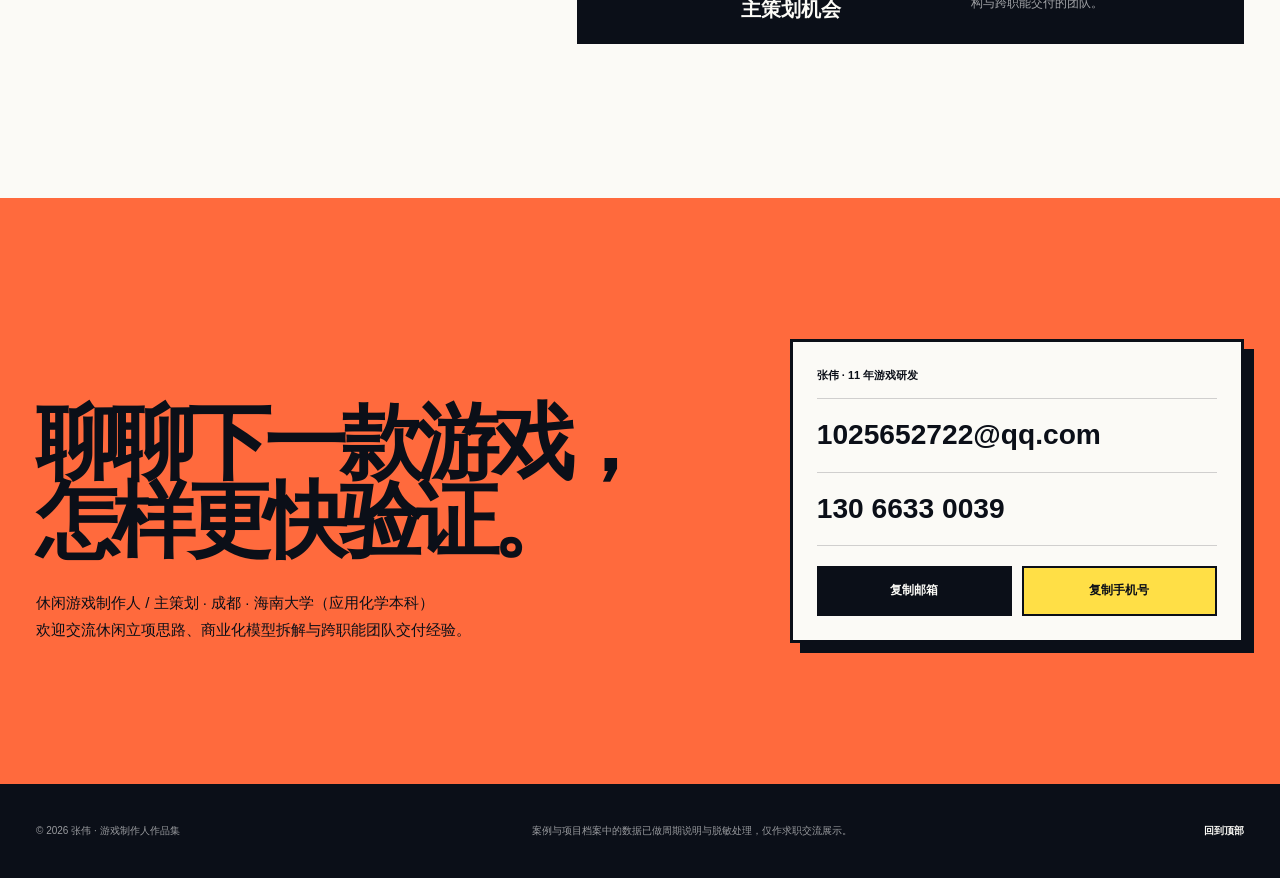
==== commit bac3be18: "feat: integrate 19-project archive, billion-yuan data visuals, and 6-studio timeline" ====
--- a/index.html
+++ b/index.html
@@ -5,7 +5,7 @@
     <meta name="viewport" content="width=device-width, initial-scale=1.0" />
     <meta
       name="description"
-      content="张伟的游戏制作人作品集：以数据判断玩法机会，用有限团队和预算交付可验证版本。"
+      content="张伟的游戏制作人作品集：以数据判断玩法机会，用有限团队和预算交付可验证版本，涵盖 19 个海内外实战项目档案。"
     />
     <meta name="theme-color" content="#1846ff" />
     <title>张伟｜游戏制作人作品集</title>
@@ -32,6 +32,7 @@
         </button>
         <nav class="site-nav" id="site-nav" aria-label="主导航">
           <a href="#work">项目案例</a>
+          <a href="#archive">全部作品 (19)</a>
           <a href="#method">工作方法</a>
           <a href="#experience">经历</a>
           <a class="nav-contact" href="#contact">联系我</a>
@@ -49,17 +50,17 @@
             <h1>休闲游戏<br /><strong>制作人</strong></h1>
             <p class="hero-position">把有潜力的方向，推进成经过验证的产品。</p>
             <p class="hero-lead">
-              从战斗与经济数值起步，历任主策划、制作人；带过 10 人跨职能团队完成海外休闲 0→1，
-              也负责过国内小游戏的规模化增长与存量调优。
+              从战斗与经济数值起步，历任主策划、制作人；带过 10–15 人跨职能团队完成海外休闲 0→1，
+              也负责过国内小游戏的规模化增长与双亿级产品调优。
             </p>
             <div class="hero-impact" aria-label="代表成果">
-              <div><strong>2 亿+</strong><span>《小兵别嚣张》项目累计流水</span></div>
+              <div><strong>3 亿+</strong><span>两款亿级产品累计流水</span></div>
               <div><strong>1,200 万</strong><span>《关关难不住》单月新增</span></div>
               <div><strong>+30%</strong><span>《合合合英雄》ARPU 相对提升</span></div>
             </div>
             <div class="hero-actions">
               <a class="button button-yellow" href="#work">查看三份案例</a>
-              <a class="button button-dark" href="#contact">联系我</a>
+              <a class="button button-dark" href="#archive">检索 19 个项目</a>
             </div>
           </div>
 
@@ -123,9 +124,9 @@
             <span>当前求职方向</span>
             <strong>休闲游戏制作人 / 主策划</strong>
           </div>
-          <div class="proof-stat"><strong>3 个阶段</strong><span>0→1 / 规模化 / 存量增长</span></div>
-          <div class="proof-stat"><strong>10 人</strong><span>跨职能团队统筹经验</span></div>
-          <div class="proof-stat"><strong>成都</strong><span>可到岗</span></div>
+          <div class="proof-stat"><strong>19+ 项目</strong><span>上线爆款 / 小游戏 / 海外快测</span></div>
+          <div class="proof-stat"><strong>10–15 人</strong><span>跨职能团队统筹经验</span></div>
+          <div class="proof-stat"><strong>成都</strong><span>本地优先 · 可到岗</span></div>
         </div>
       </section>
 
@@ -169,6 +170,11 @@
               <p class="project-stage">海外休闲 · 制作人 · 0→1 至首测</p>
               <h3>CaptainCapy</h3>
               <p class="project-question">一个“转盘+捕鱼”的组合，怎样在 10 人团队和有限预算内成为可测试产品？</p>
+              <div class="project-facts-strip">
+                <span>10 人团队（直管 9 人）</span>
+                <span>砍除卡牌释放 20 人天及美术产能</span>
+                <span>批复预算 300 万 / 首测阶段约 100 万</span>
+              </div>
               <div class="project-outcome"><strong>5 个月</strong><span>从 Demo 到首测包交付</span></div>
               <span class="project-link">阅读完整案例</span>
             </div>
@@ -183,6 +189,11 @@
               <p class="project-stage">国内小游戏 · 主策划 · 立项至上线</p>
               <h3 class="chinese">关关难不住</h3>
               <p class="project-question">当新增开始放大，怎样让关卡、养成和广告节奏同时承担留存与回收？</p>
+              <div class="project-facts-strip">
+                <span>5 人核心团队 · 抖音热门前 10</span>
+                <span>扩充养成线 + 拼图叠塔新入口</span>
+                <span>次留 35% / ARPU ¥1.2 / D30 LTV ¥11</span>
+              </div>
               <div class="project-outcome"><strong>1,200 万</strong><span>单月新增用户</span></div>
               <span class="project-link">阅读完整案例</span>
             </div>
@@ -197,6 +208,11 @@
               <p class="project-stage">海外长线运营 · 主策划 · 存量调优</p>
               <h3 class="chinese">合合合英雄</h3>
               <p class="project-question">怎样保留成熟框架，用局部重构打开新的增长空间？</p>
+              <div class="project-facts-strip">
+                <span>15 人团队（直管 14 人）</span>
+                <span>绿到红品质重设 + 平滑校准旧英雄</span>
+                <span>新增领主与 PvP · ARPU +30% / 时长 +25%</span>
+              </div>
               <div class="project-outcome"><strong>+30%</strong><span>ARPU 相对变化</span></div>
               <span class="project-link">阅读完整案例</span>
             </div>
@@ -217,26 +233,103 @@
         </div>
         <div class="track-stack">
           <article class="track-item">
-            <div><strong>2 亿+</strong><span>累计流水</span></div>
-            <div>
-              <h3>小兵别嚣张</h3>
-              <p>参与立项与系统框架，主导核心关卡节奏、塔防养成线和非线性难度。关卡节奏对次留、七留和广告次数的影响，是这款产品最重要的数据体会。</p>
-            </div>
-          </article>
+            <div>
+              <strong>2 亿+</strong>
+              <span>小兵别嚣张 · 累计流水</span>
+            </div>
+            <div>
+              <h3>小兵别嚣张（数值策划 · 10 人团队）</h3>
+              <p>
+                负责全部数值内容与玩法循环原型改造，主导核心关卡节奏、塔防养成线和非线性难度曲线。反复打磨前 7 天关卡平滑度并用多广告点位拆分及周期重置抬升变现效率。
+              </p>
+              <div class="track-metrics">
+                <span>总新增 500 万+</span>
+                <span>次留 60.29%</span>
+                <span>周留 21.21%</span>
+                <span>ARPU ¥5.54–6.5</span>
+                <span>ECPM 196 → 318</span>
+              </div>
+              <div class="track-blueprint" id="xiaobing-blueprint" aria-label="小兵别嚣张多阶段指标演进"></div>
+            </div>
+          </article>
+
           <article class="track-item">
-            <div><strong>1 亿+</strong><span>累计流水</span></div>
-            <div>
-              <h3>六号特工</h3>
-              <p>负责掩体射击的经济与成长架构、技能与角色成长深度，并参与关卡和付费设计。它让我理解：短期传播优势不能替代长线商业模型。</p>
-            </div>
-          </article>
+            <div>
+              <strong>1 亿+</strong>
+              <span>六号特工 · 累计流水</span>
+            </div>
+            <div>
+              <h3>六号特工 / Mr.Bone（数值策划 · 12 人团队）</h3>
+              <p>
+                负责立项架构、经济与成长数值及部分系统设计。确立“按屏自动吸附 + 左右滑切敌”单手操作与卷轴循环关卡推进，构建枪械/角色/技能长线成长深度，支撑国内首发到海外长线运营。
+              </p>
+              <div class="track-metrics">
+                <span>总新增 1,000 万+</span>
+                <span>次留 50%+</span>
+                <span>周留 20%</span>
+                <span>月留 7.5%</span>
+                <span>IAA ARPU ¥4.1</span>
+              </div>
+              <div class="track-gallery" id="mrbone-gallery" aria-label="六号特工实机画面"></div>
+            </div>
+          </article>
+
           <article class="track-item">
-            <div><strong>11 年</strong><span>从数值到制作人</span></div>
+            <div>
+              <strong>11 年</strong>
+              <span>从数值到制作人</span>
+            </div>
             <div>
               <h3>一条完整的研发路径</h3>
-              <p>从 SLG、战棋与战斗数值，到休闲原型、海外长线、国内小游戏和 0→1 带队。岗位在变，判断方式始终围绕资源、节奏、风险和验证。</p>
-            </div>
-          </article>
+              <p>
+                从 SLG、战棋与战斗数值，到休闲原型、海外长线、国内小游戏和 0→1 带队。岗位在变，判断方式始终围绕资源、节奏、风险和验证。
+              </p>
+            </div>
+          </article>
+        </div>
+      </section>
+
+      <section class="archive-section" id="archive" aria-labelledby="archive-title">
+        <div class="shell">
+          <div class="archive-head">
+            <div>
+              <span class="archive-kicker">全量实战矩阵 · 2016–2026</span>
+              <h2 id="archive-title">19 个项目档案，<br />一次看全。</h2>
+            </div>
+            <p>
+              除上方深度案例外，完整收录海外快测止损原型、国内小游戏及早期 SLG/战棋项目。点击任意卡片可展开详情档案与实机画面。
+            </p>
+          </div>
+
+          <div class="archive-toolbar">
+            <div class="archive-filters" role="group" aria-label="按项目类型筛选">
+              <button class="archive-chip is-active" type="button" data-cat="all">全部项目 (19)</button>
+              <button class="archive-chip" type="button" data-cat="flagship">商业代表作</button>
+              <button class="archive-chip" type="button" data-cat="prototype">海外原型验证</button>
+              <button class="archive-chip" type="button" data-cat="minigame">国内小游戏</button>
+              <button class="archive-chip" type="button" data-cat="slg">SLG 与战棋</button>
+            </div>
+
+            <div class="archive-controls">
+              <label class="archive-select-wrap">
+                <span class="sr-only">按公司筛选</span>
+                <select id="company-filter" aria-label="按公司筛选">
+                  <option value="all">全部公司（6 家）</option>
+                  <option value="卓瀚科技">卓瀚科技（2026）</option>
+                  <option value="掌游天下">掌游天下（2025–2026）</option>
+                  <option value="孚谦科技">孚谦科技（2024–2025）</option>
+                  <option value="余香科技">余香科技（2019–2023）</option>
+                  <option value="麦驰网络">麦驰网络（2017–2019）</option>
+                  <option value="多益网络">多益网络（2016–2017）</option>
+                </select>
+              </label>
+              <span class="archive-count" id="archive-count">显示 19 / 19 项</span>
+            </div>
+          </div>
+
+          <div class="archive-grid" id="archive-grid">
+            <!-- Rendered by app.js -->
+          </div>
         </div>
       </section>
 
@@ -252,37 +345,37 @@
             <li>
               <div class="path-top"><span>01</span><i></i></div>
               <div>
-                <h3>定义决策门槛</h3>
-                <p>这一阶段到底要验证吸量、理解、留存还是回收？什么数据出现时必须停止？</p>
+                <h3>前 7 天留存看关卡</h3>
+                <p>亿级产品复盘证实外围系统救不了留存；唯有打磨前中期关卡理解成本与平滑度，才能稳住 60%+ 次留、20% 周留。</p>
               </div>
             </li>
             <li>
               <div class="path-top"><span>02</span><i></i></div>
               <div>
-                <h3>先取得关键证据</h3>
-                <p>视频素材、可玩原型、小规模买量或存量数据诊断。能用 1 周回答的问题，不先投入 1 个月制作。</p>
+                <h3>1 周快测先取证</h3>
+                <p>海外矩阵设置明确止损线（核心区 CPI &lt;$0.8、IR &gt;3%），用分渠道归因 1 个月识别短板；首测前果断砍除低关联系统。</p>
               </div>
             </li>
             <li>
               <div class="path-top"><span>03</span><i></i></div>
               <div>
-                <h3>把商业化做进玩法</h3>
-                <p>难度、资源消耗、成长目标和广告节奏同步设计，避免上线后再用活动补贴产品结构。</p>
+                <h3>拆分点位抬升 ECPM</h3>
+                <p>广告不是越多越好：存在最优 ARPU 区间。通过拆分多场景广告点位与周期性重置，曾将 ECPM 从 196 拉升至 318。</p>
               </div>
             </li>
             <li>
               <div class="path-top"><span>04</span><i></i></div>
               <div>
-                <h3>让交付进入下一阶段</h3>
-                <p>版本、商店、支付、归因和数据分析都进入同一套验收标准，结果无论成败都留下可复用结论。</p>
+                <h3>存量先建价值坐标</h3>
+                <p>成熟长线产品忌讳推翻重来：先盘点资源产销账本并按品质重设强度区间，再局部平滑校准与叠加新成长目标。</p>
               </div>
             </li>
           </ol>
           <div class="method-bottom">
             <p class="method-quote">“按计划交付”证明执行。<br />“用数据说清下一步”才体现制作人的判断。</p>
             <div class="ai-flow">
-              <strong>AI 在我的工作流里做什么</strong>
-              <p>脑图转系统文档、配置联动检查、公式与逻辑验证、资源候选生成。它减少重复劳动，但最终取舍仍由团队对玩法与数据的判断负责。</p>
+              <strong>经济模拟与 AI 研发管线</strong>
+              <p>使用 Excel / VBA / Python 进行 5,000+ 次留存档分布模拟排查中期缺口与通胀；并用 AI 工具辅助文档梳理、配置联动检查与素材候选，但核心玩法与商业取舍始终由人负责。</p>
             </div>
           </div>
         </div>
@@ -297,20 +390,28 @@
         </div>
         <div class="career-list">
           <article class="career-item">
-            <span>2015–2019</span><strong>数值策划</strong>
-            <p>多益网络、麦驰网络：SLG 与战棋项目的战斗、经济及全部数值设计。</p>
-          </article>
-          <article class="career-item">
-            <span>2019–2023</span><strong>数值策划 / 主策划</strong>
-            <p>余香科技：两款亿级流水休闲产品，以及十余款海外原型的立项、系统和商业化。</p>
-          </article>
-          <article class="career-item">
-            <span>2024–2025</span><strong>主策划</strong>
-            <p>孚谦科技：二合、拼图塔防、肉鸽原型，以及《合合合英雄》的存量数值重构。</p>
-          </article>
-          <article class="career-item">
-            <span>2025–2026</span><strong>主策划 / 制作人</strong>
-            <p>掌游天下与卓瀚科技：国内小游戏规模化、海外休闲 0→1、发行基建与团队交付。</p>
+            <span>2015.05–2017.06</span><strong>多益网络 · 数值策划</strong>
+            <p>20 人项目组：《九州劫》沙盘 SLG 战斗公式验证与宏观资源产销平衡，项目月流水达 1,000 万。</p>
+          </article>
+          <article class="career-item">
+            <span>2017.07–2019.07</span><strong>广州麦驰 · 数值策划</strong>
+            <p>12 人团队：《未来机甲决战》独立搭建战棋战斗与“机甲+机师”双养成经济体系，顺利完成首测。</p>
+          </article>
+          <article class="career-item">
+            <span>2019.08–2023.11</span><strong>成都余香科技 · 数值 → 主策划</strong>
+            <p>管 2 人跃升至带队 6–10 人：打造《小兵别嚣张》(2 亿+)、《六号特工》(1 亿+) 并主导 11 款海外原型快测。</p>
+          </article>
+          <article class="career-item">
+            <span>2024.03–2025.03</span><strong>成都孚谦科技 · 主策划</strong>
+            <p>直管 7–14 人团队：完成《合合合英雄》存量重构（ARPU +30% / 时长 +25%）及 Lucky-like 混合塔防快测。</p>
+          </article>
+          <article class="career-item">
+            <span>2025.04–2026.03</span><strong>掌游天下（成都） · 主策划</strong>
+            <p>5 人精锐核心团队：《防线叠叠叠》百万导量验证，以及《关关难不住》进入抖音热门榜前 10、单月新增 1,200 万。</p>
+          </article>
+          <article class="career-item">
+            <span>2026.04–至今</span><strong>成都卓瀚科技 · 制作人</strong>
+            <p>统筹 10 人跨职能团队：负责《CaptainCapy》立项、300 万预算管控、范围取舍与海外发行基建，6 周 Demo、5 个月首测上架。</p>
           </article>
           <article class="career-item now">
             <span>现在</span><strong>寻找休闲游戏制作人 / 主策划机会</strong>
@@ -324,35 +425,74 @@
           <div class="contact-copy">
             <h2 id="contact-title">聊聊下一款游戏，<br />怎样更快验证。</h2>
             <p>
-              休闲游戏制作人 / 主策划 · 成都<br />
-              可提供完整案例过程、测试报告、数值模型与系统文档。
+              休闲游戏制作人 / 主策划 · 成都 · 海南大学（应用化学本科）<br />
+              欢迎交流休闲立项思路、商业化模型拆解与跨职能团队交付经验。
             </p>
           </div>
           <div class="contact-card">
             <span>张伟 · 11 年游戏研发</span>
             <a class="contact-email" href="mailto:1025652722@qq.com">1025652722@qq.com</a>
             <a class="contact-phone" href="tel:13066330039">130 6633 0039</a>
-            <button
-              class="copy-button"
-              type="button"
-              data-copy="1025652722@qq.com"
-              aria-live="polite"
-            >
-              复制邮箱
-            </button>
+            <div class="contact-actions">
+              <button
+                class="copy-button"
+                type="button"
+                data-copy="1025652722@qq.com"
+                data-label="邮箱"
+                aria-live="polite"
+              >
+                复制邮箱
+              </button>
+              <button
+                class="copy-button secondary"
+                type="button"
+                data-copy="13066330039"
+                data-label="手机号"
+                aria-live="polite"
+              >
+                复制手机号
+              </button>
+            </div>
           </div>
         </div>
       </section>
     </main>
+
+    <!-- PROJECT DOSSIER MODAL -->
+    <div class="dossier-modal" id="project-modal" hidden aria-hidden="true">
+      <div
+        class="dossier-dialog"
+        role="dialog"
+        aria-modal="true"
+        aria-labelledby="modal-title"
+      >
+        <button class="dossier-close" id="modal-close" type="button" aria-label="关闭项目档案">
+          ✕
+        </button>
+        <div class="dossier-body" id="modal-body"></div>
+      </div>
+    </div>
+
+    <!-- LIGHTBOX -->
+    <div class="lightbox-overlay" id="lightbox" hidden aria-hidden="true">
+      <button class="lightbox-close" id="lightbox-close" type="button" aria-label="关闭大图">
+        ✕
+      </button>
+      <figure class="lightbox-figure">
+        <img id="lightbox-img" alt="" />
+        <figcaption id="lightbox-caption"></figcaption>
+      </figure>
+    </div>
 
     <footer class="site-footer">
       <div class="shell footer-row">
         <p>© 2026 张伟 · 游戏制作人作品集</p>
-        <p>案例中的数据已做周期说明与脱敏，不构成项目最终商业结论。</p>
+        <p>案例与项目档案中的数据已做周期说明与脱敏处理，仅作求职交流展示。</p>
         <a href="#main">回到顶部</a>
       </div>
     </footer>
 
+    <script src="archive-data.js"></script>
     <script src="app.js"></script>
   </body>
 </html>
--- a/styles.css
+++ b/styles.css
@@ -2795,7 +2795,10 @@
   .menu-button,
   .hero-actions,
   .next-case,
-  .contact-card .copy-button {
+  .contact-card .copy-button,
+  .archive-toolbar,
+  .dossier-modal,
+  .lightbox-overlay {
     display: none;
   }
 
@@ -2813,3 +2816,686 @@
     break-inside: avoid;
   }
 }
+
+/* Integrated extensions: facts strip, billion-yuan blueprint/gallery, 19-project archive & Neo-Brutalist modals */
+
+.sr-only {
+  position: absolute;
+  width: 1px;
+  height: 1px;
+  padding: 0;
+  margin: -1px;
+  overflow: hidden;
+  clip: rect(0, 0, 0, 0);
+  border: 0;
+}
+
+.project-facts-strip {
+  margin-top: 16px;
+  display: flex;
+  flex-wrap: wrap;
+  gap: 8px;
+}
+
+.project-facts-strip span {
+  padding: 5px 10px;
+  font-size: 11px;
+  font-weight: 800;
+  border: 1.5px solid currentColor;
+  background: rgba(255, 255, 255, 0.28);
+}
+
+.project-row.guanguan .project-facts-strip span {
+  background: rgba(11, 15, 24, 0.25);
+}
+
+/* Track section data strips, Xiaobing blueprint & MrBone gallery */
+
+.track-metrics {
+  margin-top: 14px;
+  display: flex;
+  flex-wrap: wrap;
+  gap: 7px;
+}
+
+.track-metrics span {
+  margin-top: 0;
+  padding: 5px 9px;
+  border: 1.5px solid var(--ink);
+  background: var(--yellow);
+  color: var(--ink);
+  font-size: 11px;
+  font-weight: 900;
+}
+
+.track-blueprint {
+  margin-top: 18px;
+  padding: 16px;
+  background: var(--paper);
+  border: 2px solid var(--ink);
+  box-shadow: 6px 6px 0 var(--ink);
+}
+
+.blueprint-top {
+  display: flex;
+  justify-content: space-between;
+  align-items: center;
+  gap: 12px;
+  margin-bottom: 10px;
+}
+
+.blueprint-top strong {
+  font-size: 13px;
+  font-weight: 900;
+  letter-spacing: 0;
+}
+
+.blueprint-top span {
+  margin-top: 0;
+  padding: 3px 8px;
+  background: var(--ink);
+  color: var(--yellow);
+  font-size: 11px;
+  font-weight: 900;
+}
+
+.blueprint-chart {
+  width: 100%;
+  height: auto;
+  display: block;
+  margin-bottom: 10px;
+}
+
+.blueprint-table-wrap {
+  overflow-x: auto;
+}
+
+.blueprint-table {
+  width: 100%;
+  border-collapse: collapse;
+  font-size: 11px;
+  font-variant-numeric: tabular-nums;
+}
+
+.blueprint-table th,
+.blueprint-table td {
+  padding: 6px 4px;
+  text-align: right;
+  border-bottom: 1px solid var(--line);
+}
+
+.blueprint-table th:first-child,
+.blueprint-table td:first-child {
+  text-align: left;
+  font-weight: 800;
+}
+
+.blueprint-table td.is-peak {
+  color: var(--blue-deep);
+  font-weight: 900;
+}
+
+.track-gallery {
+  margin-top: 16px;
+  display: grid;
+  grid-template-columns: repeat(4, minmax(0, 1fr));
+  gap: 10px;
+}
+
+.track-thumb {
+  padding: 0;
+  aspect-ratio: 3 / 4;
+  border: 2px solid var(--ink);
+  box-shadow: 4px 4px 0 var(--ink);
+  background: var(--ink);
+  overflow: hidden;
+  cursor: pointer;
+  transition: transform 140ms ease, box-shadow 140ms ease;
+}
+
+.track-thumb:hover,
+.track-thumb:focus-visible {
+  transform: translate(2px, 2px);
+  box-shadow: 2px 2px 0 var(--ink);
+}
+
+.track-thumb img {
+  width: 100%;
+  height: 100%;
+  object-fit: cover;
+  object-position: top center;
+}
+
+/* 19-project archive section */
+
+.archive-section {
+  padding-block: clamp(90px, 11vw, 150px);
+  background: var(--sky);
+  border-top: 3px solid var(--ink);
+  border-bottom: 3px solid var(--ink);
+}
+
+.archive-head {
+  display: grid;
+  grid-template-columns: 1.08fr 0.92fr;
+  gap: 70px;
+  align-items: end;
+}
+
+.archive-kicker {
+  display: inline-block;
+  margin-bottom: 12px;
+  padding: 5px 10px;
+  background: var(--ink);
+  color: var(--yellow);
+  font-size: 11px;
+  font-weight: 900;
+}
+
+.archive-head h2 {
+  margin: 0;
+  font: 900 clamp(50px, 6.2vw, 90px)/0.95 var(--sans);
+  letter-spacing: -0.075em;
+}
+
+.archive-head > p {
+  margin: 0;
+  color: rgba(11, 15, 24, 0.72);
+  font-size: 15px;
+  line-height: 1.85;
+}
+
+.archive-toolbar {
+  margin-top: 44px;
+  padding-bottom: 24px;
+  border-bottom: 2px solid var(--ink);
+  display: flex;
+  flex-wrap: wrap;
+  justify-content: space-between;
+  align-items: center;
+  gap: 16px;
+}
+
+.archive-filters {
+  display: flex;
+  flex-wrap: wrap;
+  gap: 9px;
+}
+
+.archive-chip {
+  padding: 9px 15px;
+  border: 2px solid var(--ink);
+  background: var(--paper);
+  color: var(--ink);
+  font-size: 12px;
+  font-weight: 900;
+  cursor: pointer;
+  box-shadow: 3px 3px 0 var(--ink);
+  transition: transform 120ms ease, box-shadow 120ms ease, background 120ms ease;
+}
+
+.archive-chip:hover {
+  transform: translate(1px, 1px);
+  box-shadow: 2px 2px 0 var(--ink);
+}
+
+.archive-chip.is-active {
+  background: var(--yellow);
+  transform: translate(2px, 2px);
+  box-shadow: 1px 1px 0 var(--ink);
+}
+
+.archive-controls {
+  display: flex;
+  flex-wrap: wrap;
+  align-items: center;
+  gap: 12px;
+}
+
+.archive-select-wrap select {
+  padding: 9px 12px;
+  border: 2px solid var(--ink);
+  background: var(--paper);
+  color: var(--ink);
+  font: 800 12px/1.2 var(--sans);
+  box-shadow: 3px 3px 0 var(--ink);
+}
+
+.archive-count {
+  font-size: 12px;
+  font-weight: 900;
+  font-variant-numeric: tabular-nums;
+}
+
+.archive-grid {
+  margin-top: 28px;
+  display: grid;
+  grid-template-columns: repeat(4, minmax(0, 1fr));
+  gap: 18px;
+}
+
+.archive-card {
+  padding: 0;
+  display: flex;
+  flex-direction: column;
+  text-align: left;
+  background: var(--paper);
+  border: 2px solid var(--ink);
+  box-shadow: 6px 6px 0 var(--ink);
+  cursor: pointer;
+  transition: transform 140ms ease, box-shadow 140ms ease;
+}
+
+.archive-card:hover,
+.archive-card:focus-visible {
+  transform: translate(-2px, -2px);
+  box-shadow: 8px 8px 0 var(--blue);
+}
+
+.archive-cover {
+  position: relative;
+  aspect-ratio: 4 / 3;
+  overflow: hidden;
+  background: var(--ink);
+  border-bottom: 2px solid var(--ink);
+}
+
+.archive-cover img {
+  width: 100%;
+  height: 100%;
+  object-fit: cover;
+  object-position: top center;
+}
+
+.archive-cover.is-landscape {
+  display: grid;
+  place-items: center;
+  padding: 10px;
+}
+
+.archive-cover.is-landscape img {
+  object-fit: contain;
+}
+
+.archive-cover.is-blueprint {
+  background: var(--ink);
+  color: var(--paper);
+  padding: 16px;
+  display: flex;
+  align-items: flex-end;
+}
+
+.archive-blueprint-body strong {
+  display: block;
+  color: var(--yellow);
+  font: 900 34px/1 var(--display);
+}
+
+.archive-blueprint-body small {
+  display: block;
+  margin-top: 6px;
+  color: rgba(255, 255, 255, 0.72);
+  font-size: 11px;
+  font-weight: 700;
+}
+
+.archive-cat {
+  position: absolute;
+  top: 10px;
+  left: 10px;
+  padding: 4px 8px;
+  border: 1.5px solid var(--ink);
+  background: var(--yellow);
+  color: var(--ink);
+  font-size: 10px;
+  font-weight: 900;
+}
+
+.archive-card-body {
+  padding: 14px 15px 15px;
+  display: flex;
+  flex-direction: column;
+  flex: 1;
+}
+
+.archive-meta {
+  display: flex;
+  justify-content: space-between;
+  gap: 8px;
+  color: rgba(11, 15, 24, 0.56);
+  font-size: 11px;
+  font-weight: 700;
+  font-variant-numeric: tabular-nums;
+}
+
+.archive-card-body h3 {
+  margin: 6px 0;
+  font-size: 16px;
+  font-weight: 900;
+  line-height: 1.3;
+}
+
+.archive-highlight {
+  margin: 0 0 12px;
+  color: var(--blue-deep);
+  font-size: 12px;
+  font-weight: 700;
+  line-height: 1.5;
+  flex: 1;
+}
+
+.archive-foot {
+  padding-top: 10px;
+  border-top: 1px solid var(--line);
+  display: flex;
+  justify-content: space-between;
+  align-items: center;
+  gap: 8px;
+  font-size: 11px;
+  font-weight: 800;
+}
+
+.archive-foot span:last-child {
+  color: var(--ink);
+  background: var(--mint);
+  padding: 2px 7px;
+  border: 1px solid var(--ink);
+}
+
+.archive-empty {
+  grid-column: 1 / -1;
+  padding: 44px 20px;
+  text-align: center;
+  background: var(--paper);
+  border: 2px dashed var(--ink);
+  font-weight: 800;
+}
+
+/* Contact dual copy buttons */
+
+.contact-actions {
+  margin-top: 20px;
+  display: grid;
+  grid-template-columns: 1fr 1fr;
+  gap: 10px;
+}
+
+.contact-actions .copy-button {
+  margin-top: 0;
+}
+
+.contact-actions .copy-button.secondary {
+  color: var(--ink);
+  background: var(--yellow);
+}
+
+.contact-actions .copy-button.secondary:hover,
+.contact-actions .copy-button.secondary:focus-visible {
+  color: var(--paper);
+  background: var(--blue);
+}
+
+/* Dossier modal & lightbox */
+
+.dossier-modal,
+.lightbox-overlay {
+  position: fixed;
+  inset: 0;
+  z-index: 200;
+  padding: 20px;
+  display: grid;
+  place-items: center;
+  background: rgba(11, 15, 24, 0.78);
+}
+
+.dossier-modal[hidden],
+.lightbox-overlay[hidden] {
+  display: none;
+}
+
+.dossier-dialog {
+  position: relative;
+  width: min(920px, 100%);
+  max-height: 90vh;
+  overflow-y: auto;
+  padding: 26px;
+  color: var(--ink);
+  background: var(--paper);
+  border: 3px solid var(--ink);
+  box-shadow: 12px 12px 0 var(--yellow);
+}
+
+.dossier-close,
+.lightbox-close {
+  position: absolute;
+  top: 14px;
+  right: 14px;
+  width: 38px;
+  height: 38px;
+  border: 2px solid var(--ink);
+  background: var(--yellow);
+  color: var(--ink);
+  font-weight: 900;
+  cursor: pointer;
+  z-index: 4;
+}
+
+.dossier-grid {
+  display: grid;
+  grid-template-columns: 280px minmax(0, 1fr);
+  gap: 24px;
+  align-items: start;
+}
+
+.dossier-visual {
+  display: grid;
+  gap: 10px;
+}
+
+.dossier-shot {
+  aspect-ratio: 9 / 15.5;
+  border: 2px solid var(--ink);
+  background: var(--ink);
+  overflow: hidden;
+}
+
+.dossier-shot.is-landscape {
+  aspect-ratio: 16 / 10;
+  display: grid;
+  place-items: center;
+  padding: 8px;
+}
+
+.dossier-shot img {
+  width: 100%;
+  height: 100%;
+  object-fit: cover;
+  object-position: top center;
+}
+
+.dossier-shot.is-landscape img {
+  object-fit: contain;
+}
+
+.dossier-thumbs {
+  display: grid;
+  grid-template-columns: repeat(4, minmax(0, 1fr));
+  gap: 6px;
+}
+
+.dossier-thumb {
+  padding: 0;
+  aspect-ratio: 3 / 4;
+  border: 2px solid var(--ink);
+  opacity: 0.58;
+  cursor: pointer;
+}
+
+.dossier-thumb.is-active,
+.dossier-thumb:hover {
+  opacity: 1;
+  border-color: var(--blue);
+}
+
+.dossier-thumb img {
+  width: 100%;
+  height: 100%;
+  object-fit: cover;
+  object-position: top center;
+}
+
+.dossier-blueprint {
+  padding: 20px;
+  color: var(--paper);
+  background: var(--ink);
+  border: 2px solid var(--ink);
+  box-shadow: 6px 6px 0 var(--yellow);
+}
+
+.dossier-blueprint span {
+  display: inline-block;
+  padding: 3px 8px;
+  background: var(--yellow);
+  color: var(--ink);
+  font-size: 11px;
+  font-weight: 900;
+}
+
+.dossier-blueprint strong {
+  display: block;
+  margin-top: 14px;
+  font: 900 42px/1 var(--display);
+}
+
+.dossier-blueprint p {
+  margin: 12px 0 0;
+  font-size: 13px;
+  color: rgba(255, 255, 255, 0.78);
+}
+
+.dossier-tags {
+  display: flex;
+  flex-wrap: wrap;
+  gap: 6px;
+  padding-right: 42px;
+}
+
+.dossier-tags span {
+  padding: 4px 8px;
+  border: 1.5px solid var(--ink);
+  background: var(--sky);
+  font-size: 11px;
+  font-weight: 800;
+}
+
+.dossier-tags span.tag-role {
+  background: var(--yellow);
+}
+
+.dossier-info h3 {
+  margin: 12px 0 14px;
+  font-size: 26px;
+  font-weight: 900;
+  line-height: 1.2;
+}
+
+.dossier-rows {
+  display: grid;
+  gap: 10px;
+}
+
+.dossier-row {
+  padding: 11px 13px;
+  border: 1.5px solid var(--ink);
+  background: #fff;
+}
+
+.dossier-row strong {
+  display: block;
+  color: var(--blue-deep);
+  font-size: 11px;
+  font-weight: 900;
+  margin-bottom: 3px;
+}
+
+.dossier-row p {
+  margin: 0;
+  font-size: 13px;
+  line-height: 1.65;
+}
+
+.dossier-case-link {
+  margin-top: 16px;
+}
+
+.lightbox-overlay {
+  z-index: 220;
+}
+
+.lightbox-figure {
+  margin: 0;
+  max-width: min(92vw, 720px);
+  max-height: 90vh;
+  display: grid;
+  justify-items: center;
+  gap: 10px;
+}
+
+.lightbox-figure img {
+  max-height: 80vh;
+  width: auto;
+  border: 3px solid var(--paper);
+  box-shadow: 10px 10px 0 var(--yellow);
+}
+
+.lightbox-figure figcaption {
+  padding: 6px 12px;
+  background: var(--ink);
+  color: var(--yellow);
+  font-size: 12px;
+  font-weight: 800;
+  text-align: center;
+}
+
+@media (max-width: 1120px) {
+  .archive-grid {
+    grid-template-columns: repeat(3, minmax(0, 1fr));
+  }
+}
+
+@media (max-width: 820px) {
+  .archive-head {
+    grid-template-columns: 1fr;
+    gap: 20px;
+  }
+
+  .archive-grid {
+    grid-template-columns: repeat(2, minmax(0, 1fr));
+  }
+
+  .dossier-grid {
+    grid-template-columns: 1fr;
+  }
+
+  .dossier-shot {
+    max-width: 260px;
+  }
+}
+
+@media (max-width: 520px) {
+  .archive-grid {
+    grid-template-columns: 1fr;
+  }
+
+  .track-gallery {
+    grid-template-columns: repeat(2, minmax(0, 1fr));
+  }
+
+  .contact-actions {
+    grid-template-columns: 1fr;
+  }
+
+  .dossier-dialog {
+    padding: 18px;
+  }
+}
